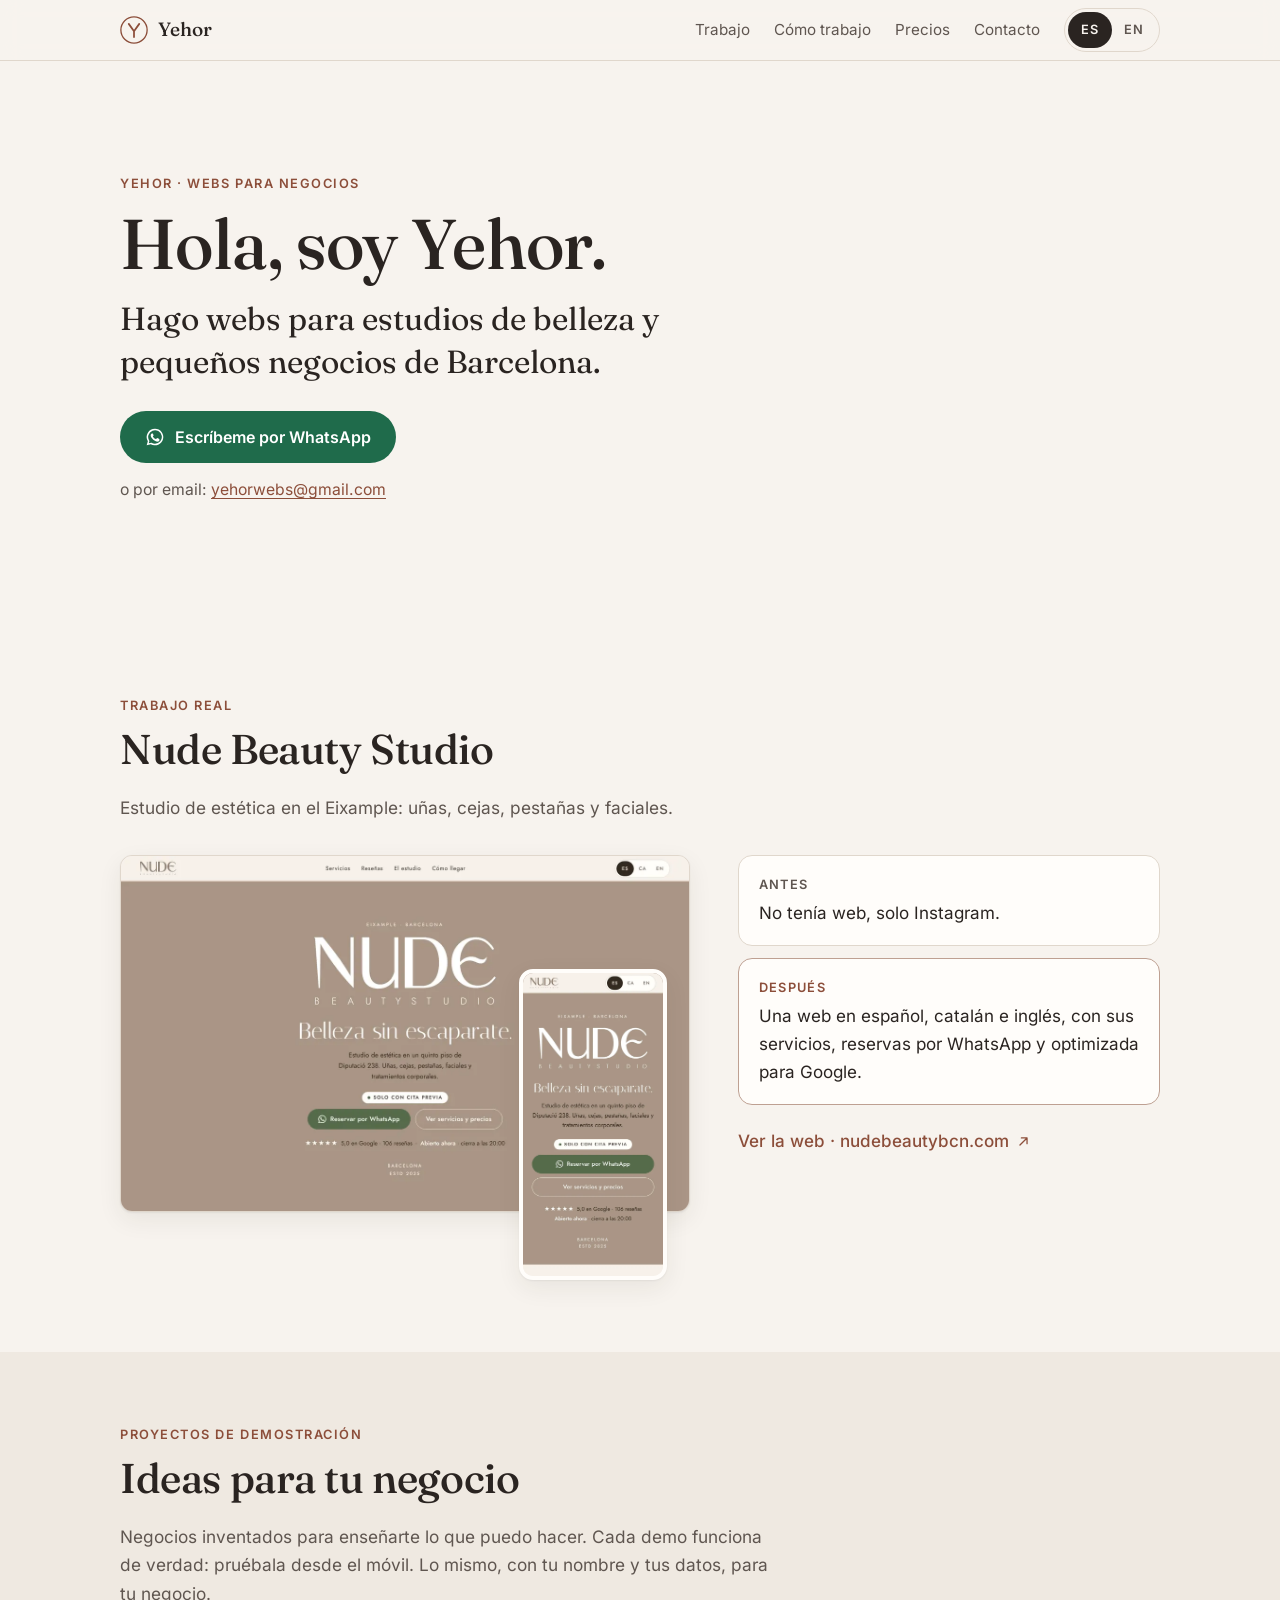
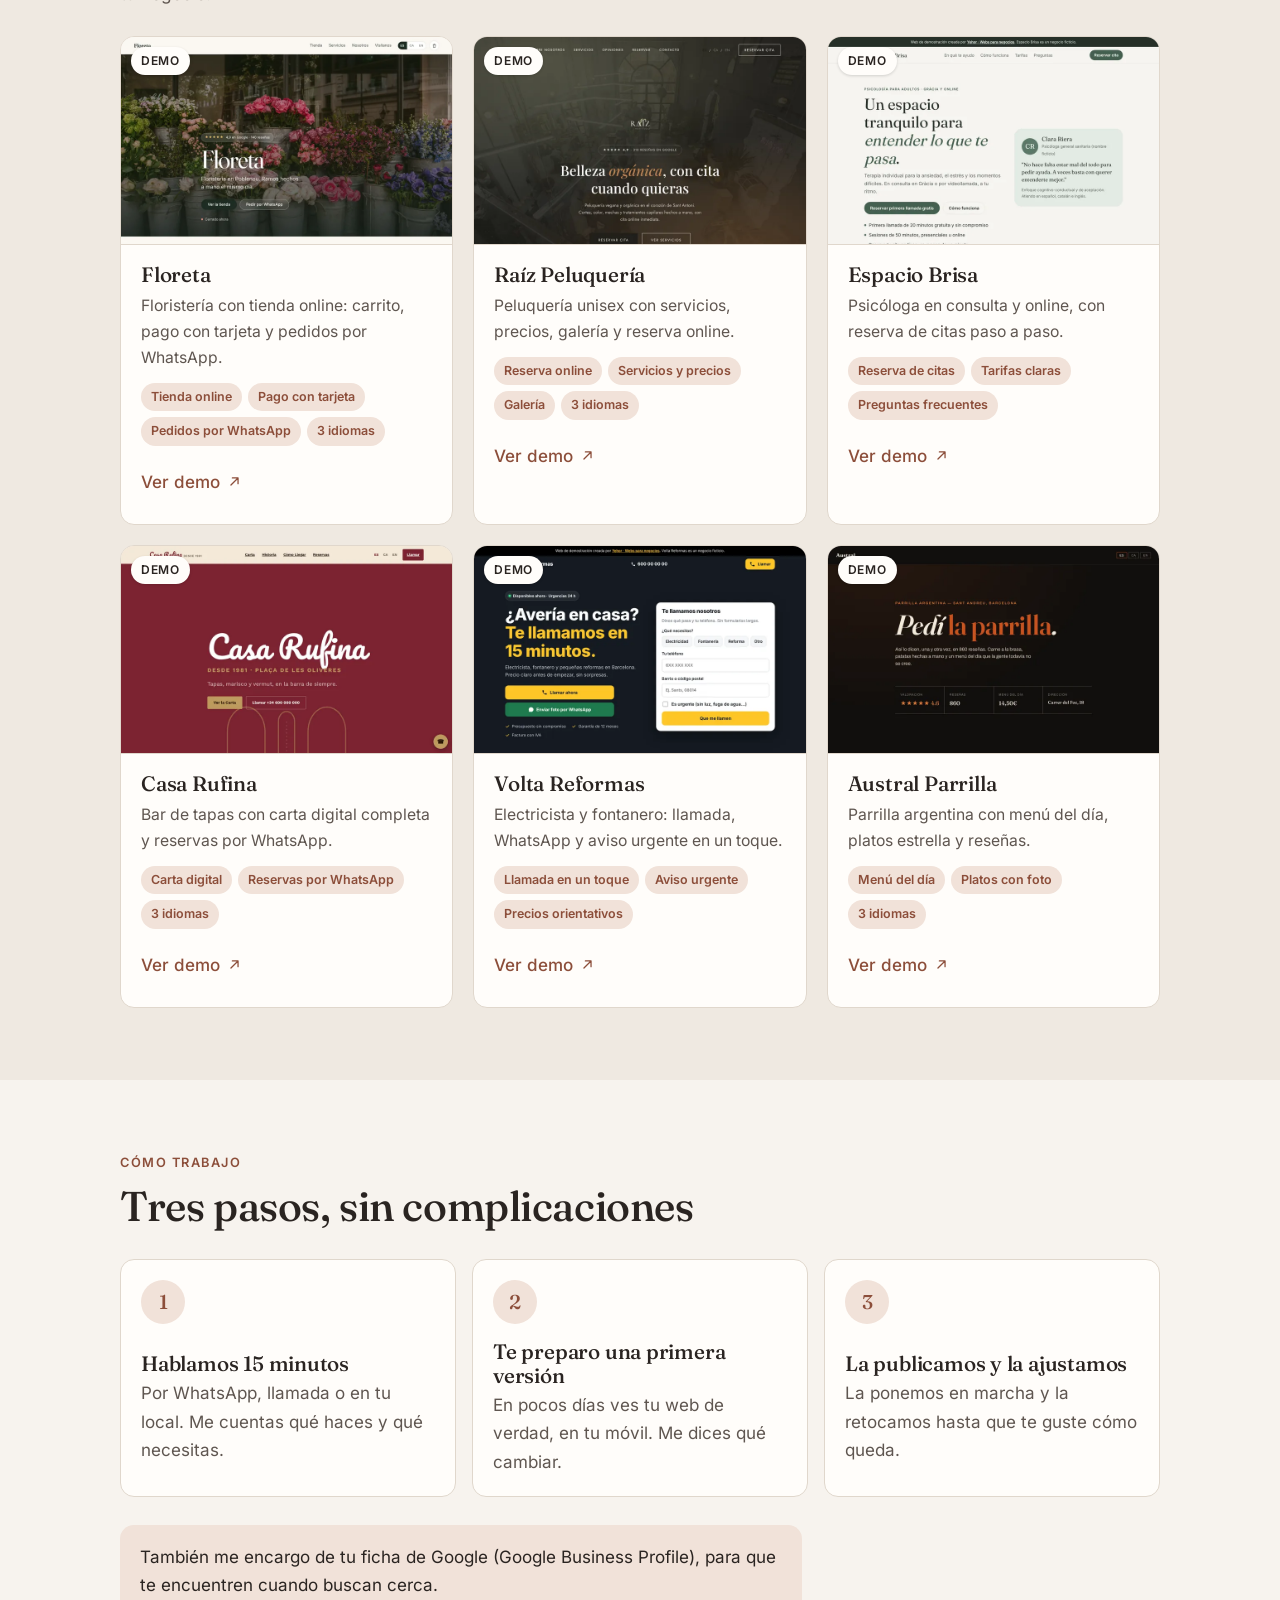
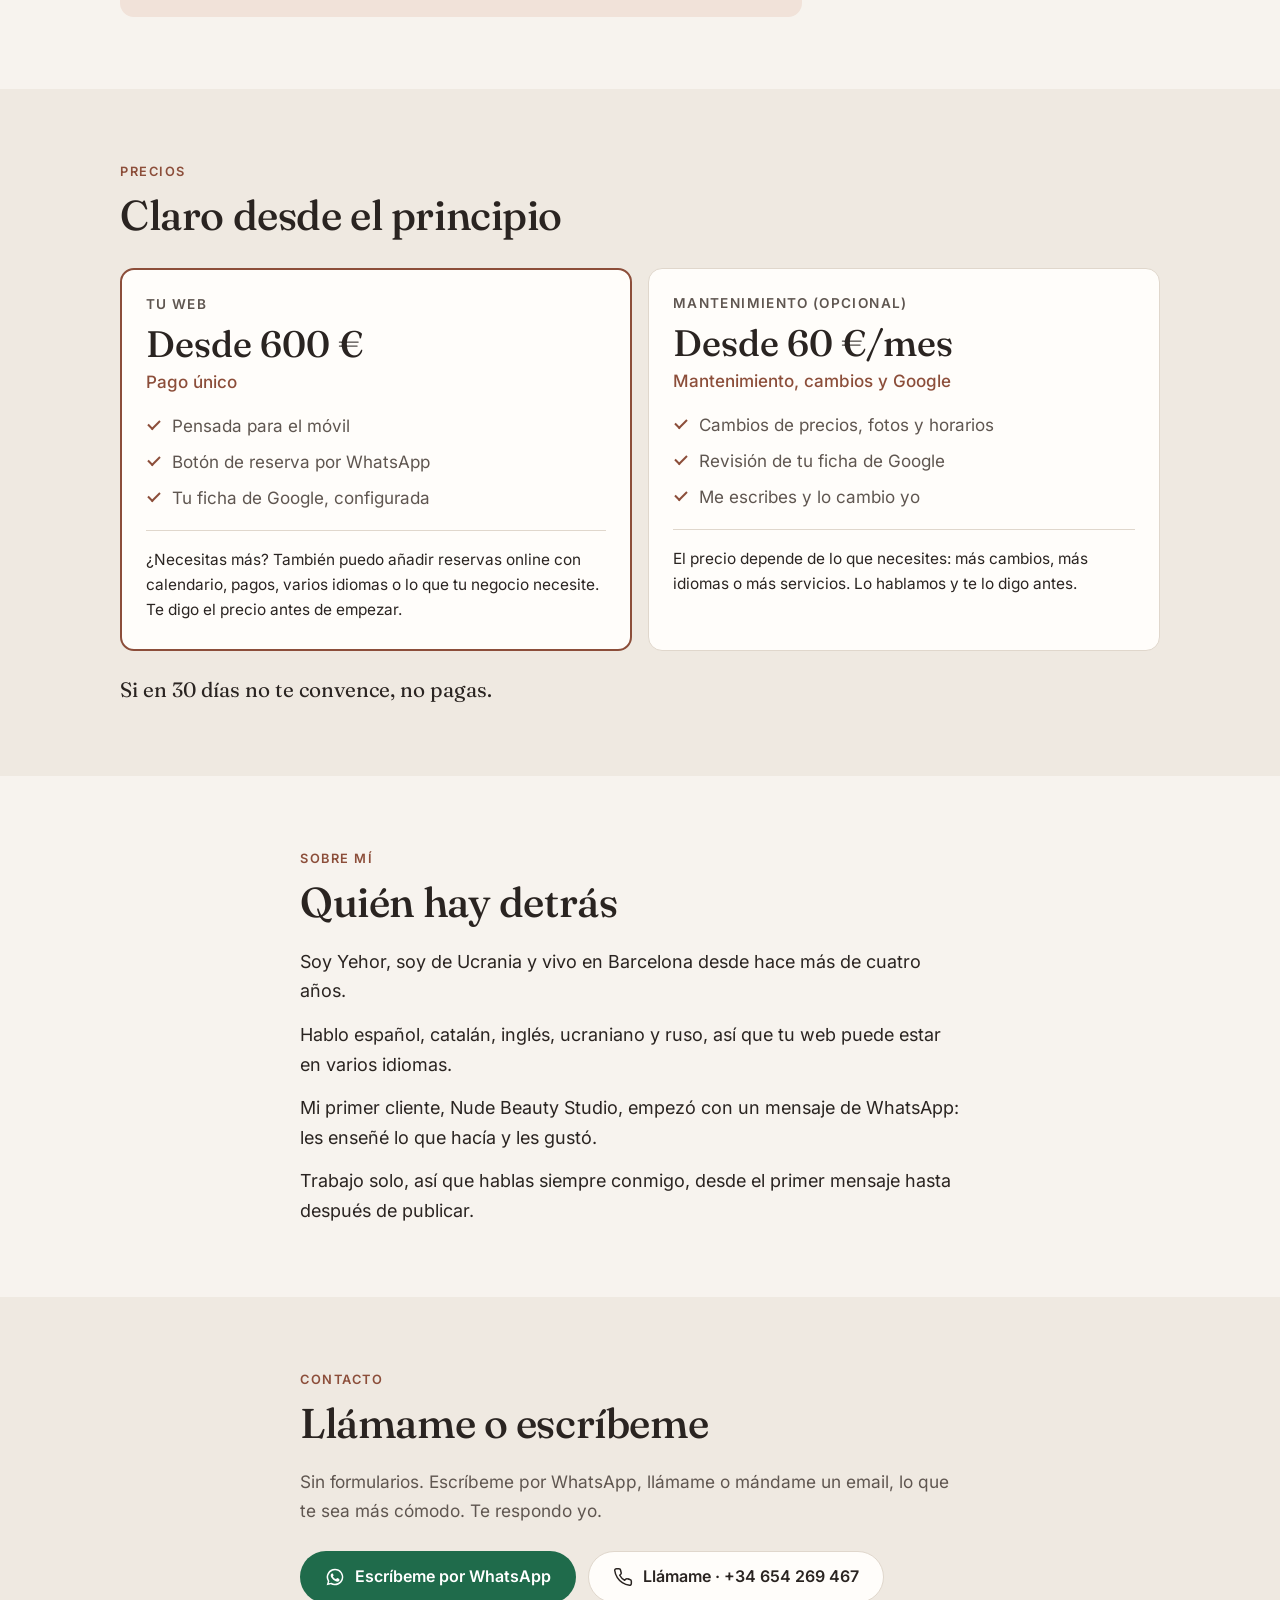
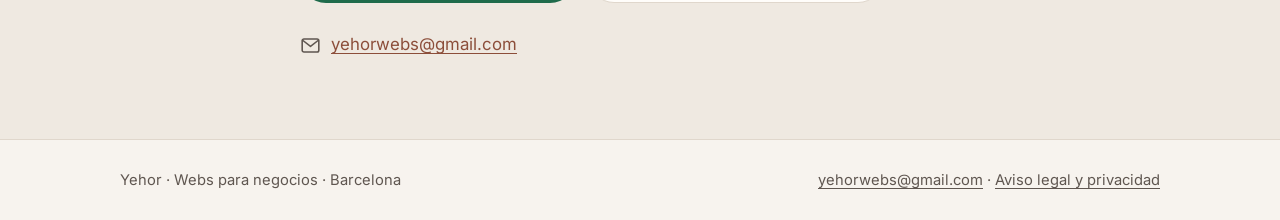
==== index.html @ 6f4d2098 "Prices: website from 600 €, maintenance from 60 €/month Co-Authored-By: Claude Opus 5.5 <noreply@ant" ====
<!doctype html>
<html lang="es">
<head>
  <meta charset="utf-8">
  <meta name="viewport" content="width=device-width, initial-scale=1">
  <title>Yehor · Webs para estudios de belleza y negocios en Barcelona</title>
  <meta name="description" content="Hago webs sencillas para estudios de belleza y pequeños negocios de Barcelona. Reservas por WhatsApp y ficha de Google incluidas. Desde 600 €.">
  <meta name="color-scheme" content="light dark">
  <meta name="theme-color" content="#f7f3ee" media="(prefers-color-scheme: light)">
  <meta name="theme-color" content="#1b1816" media="(prefers-color-scheme: dark)">
  <link rel="canonical" href="https://yehor-webs.vercel.app/">

  <!-- Open Graph (vista previa en WhatsApp / Instagram) -->
  <meta property="og:type" content="website">
  <meta property="og:locale" content="es_ES">
  <meta property="og:locale:alternate" content="en_GB">
  <meta property="og:site_name" content="Yehor · Webs para negocios">
  <meta property="og:title" content="Yehor · Webs para estudios de belleza y negocios en Barcelona">
  <meta property="og:description" content="Webs sencillas con reservas por WhatsApp y ficha de Google. Desde 600 €, pago único.">
  <meta property="og:url" content="https://yehor-webs.vercel.app/">
  <meta property="og:image" content="https://yehor-webs.vercel.app/img/og.jpg">
  <meta property="og:image:width" content="1200">
  <meta property="og:image:height" content="630">
  <meta property="og:image:alt" content="Yehor · Webs para negocios, Barcelona">
  <meta name="twitter:card" content="summary_large_image">

  <link rel="icon" href="/favicon.svg" type="image/svg+xml">
  <link rel="icon" href="/favicon-32.png" sizes="32x32" type="image/png">
  <link rel="apple-touch-icon" href="/apple-touch-icon.png">

  <link rel="preload" href="/fonts/inter-latin.woff2" as="font" type="font/woff2" crossorigin>
  <link rel="preload" href="/fonts/fraunces-latin.woff2" as="font" type="font/woff2" crossorigin>
  <link rel="stylesheet" href="/css/styles.css?v=202610271719">

  <script type="application/ld+json">
  {
    "@context": "https://schema.org",
    "@graph": [
      {
        "@type": "Person",
        "@id": "https://yehor-webs.vercel.app/#yehor",
        "name": "Yehor Vasylenko",
        "alternateName": "Yehor",
        "jobTitle": "Diseñador web freelance",
        "url": "https://yehor-webs.vercel.app/",
        "email": "mailto:yehorwebs@gmail.com",
        "telephone": "+34654269467",
        "address": { "@type": "PostalAddress", "addressLocality": "Barcelona", "addressCountry": "ES" },
        "knowsLanguage": ["es", "ca", "en", "uk", "ru"],
        "worksFor": { "@id": "https://yehor-webs.vercel.app/#service" }
      },
      {
        "@type": "ProfessionalService",
        "@id": "https://yehor-webs.vercel.app/#service",
        "name": "Yehor · Webs para negocios",
        "description": "Diseño de webs para estudios de belleza y pequeños negocios de Barcelona, con reservas por WhatsApp y ficha de Google.",
        "url": "https://yehor-webs.vercel.app/",
        "image": "https://yehor-webs.vercel.app/img/og.jpg",
        "email": "yehorwebs@gmail.com",
        "telephone": "+34654269467",
        "priceRange": "€€",
        "areaServed": { "@type": "City", "name": "Barcelona" },
        "address": { "@type": "PostalAddress", "addressLocality": "Barcelona", "addressCountry": "ES" },
        "founder": { "@id": "https://yehor-webs.vercel.app/#yehor" },
        "makesOffer": [
          { "@type": "Offer", "name": "Diseño de web", "description": "Desde 600 €, pago único", "priceSpecification": { "@type": "PriceSpecification", "minPrice": "600", "priceCurrency": "EUR" } },
          { "@type": "Offer", "name": "Mantenimiento, cambios y Google", "priceSpecification": { "@type": "UnitPriceSpecification", "minPrice": "60", "priceCurrency": "EUR", "unitCode": "MON" } }
        ]
      }
    ]
  }
  </script>
</head>
<body>
  <a class="skip" href="#main" data-t="skip">Saltar al contenido</a>

  <header class="top">
    <div class="wrap top__inner">
      <a class="brand" href="#top" aria-label="Yehor, inicio">
        <svg class="brand__mark" viewBox="0 0 32 32" aria-hidden="true"><use href="#y-mark"/></svg>
        <span>Yehor</span>
      </a>
      <nav class="nav" aria-label="Secciones">
        <a href="#trabajo" data-t="nav.work">Trabajo</a>
        <a href="#como-trabajo" data-t="nav.process">Cómo trabajo</a>
        <a href="#precios" data-t="nav.prices">Precios</a>
        <a href="#contacto" data-t="nav.contact">Contacto</a>
      </nav>
      <div class="lang" role="group" aria-label="Idioma" data-t-label="langLabel">
        <button type="button" data-lang="es" aria-pressed="true">ES</button>
        <button type="button" data-lang="en" aria-pressed="false">EN</button>
      </div>
    </div>
  </header>

  <main id="main" tabindex="-1">
    <!-- El contenido se genera desde js/content.js -->
    <noscript>
      <section class="wrap section">
        <h1>Yehor · Webs para negocios</h1>
        <p>Hago webs para estudios de belleza y pequeños negocios de Barcelona.</p>
        <p><a href="https://wa.me/34654269467">Escríbeme por WhatsApp</a> · <a href="tel:+34654269467">+34 654 269 467</a> · <a href="mailto:yehorwebs@gmail.com">yehorwebs@gmail.com</a></p>
      </section>
    </noscript>
  </main>

  <footer class="foot">
    <div class="wrap foot__inner">
      <p data-t="footer">Yehor · Webs para negocios · Barcelona</p>
      <p><a href="mailto:yehorwebs@gmail.com">yehorwebs@gmail.com</a> · <a href="/aviso-legal/" data-t="legal">Aviso legal y privacidad</a></p>
    </div>
  </footer>

  <a class="sticky-wa" id="sticky-wa" href="https://wa.me/34654269467" hidden>
    <svg viewBox="0 0 24 24" aria-hidden="true"><use href="#i-wa"/></svg>
    <span data-t="sticky">WhatsApp</span>
  </a>

  <!-- Iconos -->
  <svg width="0" height="0" style="position:absolute" aria-hidden="true">
    <symbol id="y-mark" viewBox="0 0 32 32">
      <circle cx="16" cy="16" r="15" fill="none" stroke="currentColor" stroke-width="1.5"/>
      <path d="M10 9l6 8.5L22 9M16 17.5V24" fill="none" stroke="currentColor" stroke-width="2" stroke-linecap="round" stroke-linejoin="round"/>
    </symbol>
    <symbol id="i-wa" viewBox="0 0 24 24">
      <path fill="currentColor" d="M12 2a10 10 0 0 0-8.6 15.1L2 22l5-1.3A10 10 0 1 0 12 2Zm0 18.2a8.2 8.2 0 0 1-4.2-1.2l-.3-.2-3 .8.8-2.9-.2-.3A8.2 8.2 0 1 1 12 20.2Zm4.5-6.1c-.2-.1-1.5-.7-1.7-.8-.2-.1-.4-.1-.6.1l-.8 1c-.1.2-.3.2-.5.1a6.7 6.7 0 0 1-3.3-2.9c-.3-.4.2-.4.7-1.3.1-.2 0-.3 0-.4l-.8-1.8c-.2-.5-.4-.4-.6-.4h-.5a1 1 0 0 0-.7.3 3 3 0 0 0-.9 2.2 5.2 5.2 0 0 0 1.1 2.7 11.8 11.8 0 0 0 4.5 4c1.7.7 2.3.8 3.2.6.5-.1 1.5-.6 1.7-1.2.2-.6.2-1.1.2-1.2-.1-.1-.3-.2-.5-.3Z"/>
    </symbol>
    <symbol id="i-phone" viewBox="0 0 24 24">
      <path fill="none" stroke="currentColor" stroke-width="1.8" stroke-linecap="round" stroke-linejoin="round" d="M22 16.9v3a2 2 0 0 1-2.2 2 19.8 19.8 0 0 1-8.6-3.1 19.5 19.5 0 0 1-6-6A19.8 19.8 0 0 1 2.1 4.2 2 2 0 0 1 4.1 2h3a2 2 0 0 1 2 1.7c.1 1 .4 1.9.7 2.8a2 2 0 0 1-.5 2.1L8 9.9a16 16 0 0 0 6 6l1.3-1.3a2 2 0 0 1 2.1-.4c.9.3 1.8.6 2.8.7a2 2 0 0 1 1.7 2Z"/>
    </symbol>
    <symbol id="i-mail" viewBox="0 0 24 24">
      <g fill="none" stroke="currentColor" stroke-width="1.8" stroke-linecap="round" stroke-linejoin="round"><rect x="2.5" y="4.5" width="19" height="15" rx="2"/><path d="m3 6 9 7 9-7"/></g>
    </symbol>
    <symbol id="i-arrow" viewBox="0 0 24 24">
      <path fill="none" stroke="currentColor" stroke-width="1.8" stroke-linecap="round" stroke-linejoin="round" d="M7 17 17 7M9 7h8v8"/>
    </symbol>
  </svg>

  <script src="/js/content.js?v=202610271719"></script>
  <script src="/js/main.js?v=202610271719"></script>
  <script defer src="/_vercel/insights/script.js"></script>
</body>
</html>
---- css/styles.css ----
/* ── Fuentes (Google Fonts alojadas aquí: más rápido y sin enviar la IP de las visitas a Google) ── */
@font-face { font-family: "Fraunces"; font-style: normal; font-weight: 400 500; font-display: swap; src: url("/fonts/fraunces-latin.woff2") format("woff2"); unicode-range: U+0000-00FF, U+0131, U+0152-0153, U+02BB-02BC, U+02C6, U+02DA, U+02DC, U+0304, U+0308, U+0329, U+2000-206F, U+20AC, U+2122, U+2191, U+2193, U+2212, U+2215, U+FEFF, U+FFFD; }
@font-face { font-family: "Inter"; font-style: normal; font-weight: 400 600; font-display: swap; src: url("/fonts/inter-latin.woff2") format("woff2"); unicode-range: U+0000-00FF, U+0131, U+0152-0153, U+02BB-02BC, U+02C6, U+02DA, U+02DC, U+0304, U+0308, U+0329, U+2000-206F, U+20AC, U+2122, U+2191, U+2193, U+2212, U+2215, U+FEFF, U+FFFD; }

/* ── Colores y tipografía ─────────────────────────────────── */
:root {
  --bg: #f7f3ee;
  --bg-alt: #efe9e1;
  --surface: #fffdfa;
  --text: #2a2421;
  --muted: #5f5650;
  --line: #e0d7cc;
  --accent: #8c4e3a;        /* terracota suave */
  --accent-strong: #733e2d;
  --accent-soft: #f1e2d9;
  --on-accent: #fffaf6;
  --wa: #1f6b4b;            /* verde WhatsApp, oscurecido para contraste */
  --wa-hover: #185a3e;
  --focus: #b0613f;
  --shadow: 0 1px 2px rgb(42 36 33 / .06), 0 8px 24px rgb(42 36 33 / .07);

  --serif: "Fraunces", Georgia, "Times New Roman", serif;
  --sans: "Inter", system-ui, -apple-system, "Segoe UI", Roboto, sans-serif;
  --radius: 14px;
  --gutter: 20px;
  color-scheme: light;
}

@media (prefers-color-scheme: dark) {
  :root {
    --bg: #1b1816;
    --bg-alt: #221e1b;
    --surface: #282320;
    --text: #efe8e1;
    --muted: #b9aea5;
    --line: #3a332e;
    --accent: #e0a68f;
    --accent-strong: #ecbba7;
    --accent-soft: #3a2b25;
    --on-accent: #1b1816;
    --wa: #25795a;
    --wa-hover: #1f6b4b;
    --focus: #e0a68f;
    --shadow: 0 1px 2px rgb(0 0 0 / .3), 0 8px 24px rgb(0 0 0 / .25);
    color-scheme: dark;
  }
}

/* ── Base ─────────────────────────────────────────────────── */
*, *::before, *::after { box-sizing: border-box; }
html { -webkit-text-size-adjust: 100%; scroll-behavior: smooth; scroll-padding-top: 72px; }
@media (prefers-reduced-motion: reduce) { html { scroll-behavior: auto; } *, *::before, *::after { transition: none !important; } }
body {
  margin: 0;
  background: var(--bg);
  color: var(--text);
  font: 400 1.0625rem/1.65 var(--sans);
  text-rendering: optimizeLegibility;
  -webkit-font-smoothing: antialiased;
}
img { max-width: 100%; height: auto; display: block; }
a { color: var(--accent); text-underline-offset: .2em; text-decoration-thickness: 1px; }
a:hover { color: var(--accent-strong); }
h1, h2, h3 { font-family: var(--serif); font-weight: 500; line-height: 1.15; margin: 0; letter-spacing: -.01em; }
p { margin: 0; }
ul, ol { margin: 0; padding: 0; }
[role="list"] { list-style: none; }
:focus-visible { outline: 2px solid var(--focus); outline-offset: 3px; border-radius: 6px; }
#main:focus { outline: none; }

.sr-only { position: absolute; width: 1px; height: 1px; padding: 0; margin: -1px; overflow: hidden; clip: rect(0 0 0 0); white-space: nowrap; border: 0; }
.nowrap { white-space: nowrap; }
.skip { position: absolute; left: 12px; top: -60px; z-index: 100; background: var(--text); color: var(--bg); padding: 10px 16px; border-radius: 8px; }
.skip:focus { top: 12px; color: var(--bg); }

.wrap { width: 100%; max-width: 1080px; margin: 0 auto; padding: 0 var(--gutter); }
.wrap--narrow { max-width: 720px; }
.icon { display: inline-flex; width: 1.25em; height: 1.25em; flex: none; }
.icon svg { width: 100%; height: 100%; }

/* ── Cabecera ─────────────────────────────────────────────── */
.top {
  position: sticky; top: 0; z-index: 20;
  background: color-mix(in srgb, var(--bg) 88%, transparent);
  -webkit-backdrop-filter: blur(10px); backdrop-filter: blur(10px);
  border-bottom: 1px solid var(--line);
}
.top__inner { display: flex; align-items: center; gap: 16px; height: 60px; }
.brand { display: inline-flex; align-items: center; gap: 10px; color: var(--text); text-decoration: none; font-family: var(--serif); font-size: 1.2rem; font-weight: 500; }
.brand:hover { color: var(--text); }
.brand__mark { width: 28px; height: 28px; color: var(--accent); }
.nav { display: none; margin-left: auto; gap: 24px; }
.nav a { color: var(--muted); text-decoration: none; font-size: .95rem; }
.nav a:hover { color: var(--text); }
.lang { margin-left: auto; display: inline-flex; border: 1px solid var(--line); border-radius: 999px; padding: 3px; }
.lang button {
  font: 600 .8rem/1 var(--sans); letter-spacing: .04em; color: var(--muted);
  background: none; border: 0; border-radius: 999px; min-width: 44px; min-height: 36px; cursor: pointer;
}
.lang button[aria-pressed="true"] { background: var(--text); color: var(--bg); }
@media (min-width: 760px) {
  .nav { display: flex; }
  .lang { margin-left: 8px; }
}

/* ── Botones y enlaces ────────────────────────────────────── */
.btn {
  display: inline-flex; align-items: center; justify-content: center; gap: 10px;
  min-height: 52px; padding: 14px 24px; border-radius: 999px;
  font: 600 1rem/1.2 var(--sans); text-decoration: none; text-align: center;
  border: 1px solid transparent; transition: background-color .2s, color .2s, border-color .2s;
}
.btn--wa { background: var(--wa); color: #fff; }
.btn--wa:hover { background: var(--wa-hover); color: #fff; }
.btn--ghost { border-color: var(--line); color: var(--text); background: var(--surface); }
.btn--ghost:hover { border-color: var(--accent); color: var(--text); }
.link-arrow { display: inline-flex; align-items: center; gap: 6px; font-weight: 500; text-decoration: none; }
.link-arrow:hover { text-decoration: underline; }
.link-arrow .icon { width: 1em; height: 1em; }

/* ── Secciones ────────────────────────────────────────────── */
.section { padding: 72px 0; }
.section--alt { background: var(--bg-alt); }
.head { margin-bottom: 20px; }
.eyebrow { font-size: .8rem; font-weight: 600; letter-spacing: .12em; text-transform: uppercase; color: var(--accent); margin-bottom: 10px; }
h2 { font-size: clamp(1.9rem, 6vw, 2.6rem); }
h3 { font-size: 1.3rem; }
.lead { color: var(--muted); max-width: 60ch; font-size: 1.075rem; }
.note { margin-top: 28px; padding: 18px 20px; border-radius: var(--radius); background: var(--accent-soft); max-width: 62ch; }

/* ── Hero ─────────────────────────────────────────────────── */
.hero { display: grid; gap: 28px; padding-top: 36px; padding-bottom: 64px; }
.hero__photo {
  position: relative; width: min(240px, 62vw); aspect-ratio: 4 / 5; border-radius: 22px; overflow: hidden;
  background: var(--accent-soft); display: grid; place-items: center;
}
.hero__photo img { position: absolute; inset: 0; width: 100%; height: 100%; object-fit: cover; }
.hero h1 { font-size: clamp(2.4rem, 10vw, 3.8rem); }
.hero__line { font-family: var(--serif); font-size: clamp(1.3rem, 5vw, 1.75rem); line-height: 1.35; margin-top: 12px; max-width: 26ch; }
.hero__actions { margin-top: 28px; display: grid; gap: 14px; justify-items: start; }
.hero__actions .btn { width: 100%; max-width: 360px; }
.hero__email { color: var(--muted); font-size: .98rem; overflow-wrap: anywhere; }
@media (min-width: 760px) {
  .hero { grid-template-columns: 1fr 340px; align-items: center; gap: 56px; padding-top: 72px; padding-bottom: 96px; }
  .hero__photo { order: 2; width: 100%; }
  .hero__actions .btn { width: auto; }
  .hero--text { grid-template-columns: 1fr; padding-top: 112px; padding-bottom: 120px; }
  .hero--text h1 { font-size: 4.4rem; }
  .hero--text .hero__line { font-size: 2rem; max-width: 32ch; }
}

/* ── Caso real ────────────────────────────────────────────── */
.case { margin-top: 32px; display: grid; gap: 32px; }
.case__shots { position: relative; padding-bottom: 12%; }
.shot { border-radius: 12px; box-shadow: var(--shadow); border: 1px solid var(--line); background: var(--surface); }
.shot--desktop { width: 100%; }
.shot--mobile { position: absolute; right: 4%; bottom: 0; width: 26%; border-radius: 14px; border-width: 4px; border-color: var(--surface); }
.ba { display: grid; gap: 12px; margin: 0 0 22px; }
.ba__item { padding: 18px 20px; border-radius: var(--radius); background: var(--surface); border: 1px solid var(--line); }
.ba__item dt { font-size: .8rem; font-weight: 600; letter-spacing: .1em; text-transform: uppercase; color: var(--muted); margin-bottom: 4px; }
.ba__item dd { margin: 0; }
.ba__item--after { border-color: color-mix(in srgb, var(--accent) 40%, var(--line)); }
.ba__item--after dt { color: var(--accent); }
.review { margin: 28px 0 0; padding: 22px; border-left: 3px solid var(--accent); background: var(--surface); border-radius: 0 var(--radius) var(--radius) 0; }
.review__label { font-size: .8rem; font-weight: 600; letter-spacing: .1em; text-transform: uppercase; color: var(--muted); margin-bottom: 8px; }
.review blockquote { margin: 0; font-family: var(--serif); font-size: 1.2rem; line-height: 1.5; }
.review figcaption { margin-top: 10px; color: var(--muted); font-size: .95rem; }
.results { margin-top: 28px; }
.results__title { font-size: 1.1rem; margin-bottom: 12px; }
.results dl { display: grid; grid-template-columns: repeat(auto-fit, minmax(140px, 1fr)); gap: 12px; margin: 0; }
.results dl > div { padding: 16px; border-radius: var(--radius); background: var(--surface); border: 1px solid var(--line); display: flex; flex-direction: column-reverse; }
.results dd { margin: 0; font-family: var(--serif); font-size: 1.8rem; color: var(--accent); }
.results dt { color: var(--muted); font-size: .92rem; }
@media (min-width: 900px) {
  .case { grid-template-columns: 1.35fr 1fr; align-items: start; gap: 48px; }
}

/* ── Demos ────────────────────────────────────────────────── */
.grid { margin-top: 28px; display: grid; gap: 20px; grid-template-columns: repeat(auto-fill, minmax(min(100%, 290px), 1fr)); }
.card { background: var(--surface); border: 1px solid var(--line); border-radius: var(--radius); overflow: hidden; display: flex; flex-direction: column; }
.card__img { position: relative; aspect-ratio: 8 / 5; background: var(--bg-alt); border-bottom: 1px solid var(--line); }
.card__img img { width: 100%; height: 100%; object-fit: cover; object-position: top; }
.badge {
  position: absolute; top: 10px; left: 10px; padding: 4px 10px; border-radius: 999px;
  background: var(--surface); color: var(--text); font-size: .75rem; font-weight: 600; letter-spacing: .06em; text-transform: uppercase;
  box-shadow: 0 1px 3px rgb(0 0 0 / .15);
}
.card__body { padding: 18px 20px 20px; display: grid; gap: 6px; flex: 1; align-content: start; }
.card__body p { color: var(--muted); font-size: .98rem; }
.card__body .link-arrow { margin-top: 8px; min-height: 44px; }
.tags { display: flex; flex-wrap: wrap; gap: 6px; margin: 6px 0 0; padding: 0; list-style: none; }
.tags li { font-size: .78rem; font-weight: 600; color: var(--accent); background: var(--accent-soft); padding: 4px 10px; border-radius: 999px; }

/* ── Pasos ────────────────────────────────────────────────── */
.steps { margin-top: 28px; display: grid; gap: 16px; }
.step { display: grid; grid-template-columns: 44px 1fr; gap: 16px; align-items: start; padding: 20px; border-radius: var(--radius); background: var(--surface); border: 1px solid var(--line); }
.step__n { width: 44px; height: 44px; border-radius: 50%; display: grid; place-items: center; background: var(--accent-soft); color: var(--accent); font: 500 1.25rem/1 var(--serif); }
.step h3 { margin-bottom: 4px; }
.step p { color: var(--muted); }
@media (min-width: 900px) {
  .steps { grid-template-columns: repeat(3, 1fr); }
  .step { grid-template-columns: 1fr; }
}

/* ── Precios ──────────────────────────────────────────────── */
.plans { margin-top: 28px; display: grid; gap: 16px; }
.plan { padding: 26px 24px; border-radius: var(--radius); background: var(--surface); border: 1px solid var(--line); }
.plan--main { border-color: var(--accent); border-width: 2px; }
.plan__label { font: 600 .85rem/1.3 var(--sans); letter-spacing: .1em; text-transform: uppercase; color: var(--muted); }
.plan__price { font: 500 2.3rem/1.15 var(--serif); margin-top: 10px; }
.plan__note { color: var(--accent); font-weight: 500; margin-top: 2px; }
.plan ul { margin-top: 16px; display: grid; gap: 8px; list-style: none; }
.plan li { padding-left: 26px; position: relative; color: var(--muted); }
.plan li::before { content: ""; position: absolute; left: 2px; top: .5em; width: 12px; height: 7px; border-left: 2px solid var(--accent); border-bottom: 2px solid var(--accent); transform: rotate(-45deg); }
.plan__extra { margin-top: 18px; padding-top: 16px; border-top: 1px solid var(--line); font-size: .96rem; }
.guarantee { margin-top: 24px; font-family: var(--serif); font-size: 1.3rem; line-height: 1.4; }
@media (min-width: 760px) { .plans { grid-template-columns: 1fr 1fr; } }

/* ── Sobre mí ─────────────────────────────────────────────── */
.about__p { font-size: 1.12rem; margin-top: 14px; max-width: 60ch; }

/* ── Contacto ─────────────────────────────────────────────── */
.contact { background: var(--bg-alt); }
.contact__actions { margin-top: 26px; display: grid; gap: 12px; }
.contact__email { margin-top: 20px; display: flex; align-items: center; gap: 10px; color: var(--muted); font-size: 1.05rem; overflow-wrap: anywhere; }
.contact__email a { min-height: 44px; display: inline-flex; align-items: center; }
@media (min-width: 560px) { .contact__actions { grid-template-columns: auto auto; justify-content: start; } }

/* ── Pie ──────────────────────────────────────────────────── */
.foot { border-top: 1px solid var(--line); padding: 28px 0 96px; color: var(--muted); font-size: .92rem; }
.foot__inner { display: flex; flex-wrap: wrap; justify-content: space-between; gap: 8px 24px; }
.foot a { color: var(--muted); }
@media (min-width: 760px) { .foot { padding-bottom: 28px; } }

/* ── WhatsApp flotante (móvil) ────────────────────────────── */
.sticky-wa {
  position: fixed; right: 16px; bottom: max(16px, env(safe-area-inset-bottom)); z-index: 30;
  display: inline-flex; align-items: center; gap: 8px; min-height: 52px; padding: 0 20px;
  border-radius: 999px; background: var(--wa); color: #fff; text-decoration: none; font-weight: 600;
  box-shadow: 0 6px 20px rgb(0 0 0 / .2);
  opacity: 0; transform: translateY(16px); pointer-events: none; transition: opacity .25s, transform .25s;
}
.sticky-wa svg { width: 22px; height: 22px; }
.sticky-wa:hover { color: #fff; background: var(--wa-hover); }
.sticky-wa.is-on { opacity: 1; transform: none; pointer-events: auto; }
@media (min-width: 760px) { .sticky-wa { display: none; } }
.sticky-wa[hidden] { display: none; }

/* ── Página legal ─────────────────────────────────────────── */
.legal { padding: 48px 0 72px; }
.legal h1 { font-size: clamp(2rem, 7vw, 2.6rem); margin-bottom: 8px; }
.legal h2 { font-size: 1.4rem; margin: 36px 0 10px; }
.legal p, .legal li { margin-top: 10px; max-width: 68ch; }
.legal ul { padding-left: 1.2em; }
.legal dl { margin: 16px 0 0; display: grid; gap: 10px; }
.legal dl > div { display: grid; gap: 2px; }
.legal dt { font-size: .8rem; font-weight: 600; letter-spacing: .08em; text-transform: uppercase; color: var(--muted); }
.legal dd { margin: 0; }
.legal .updated { color: var(--muted); }
.back { display: inline-flex; align-items: center; min-height: 44px; margin-left: auto; }
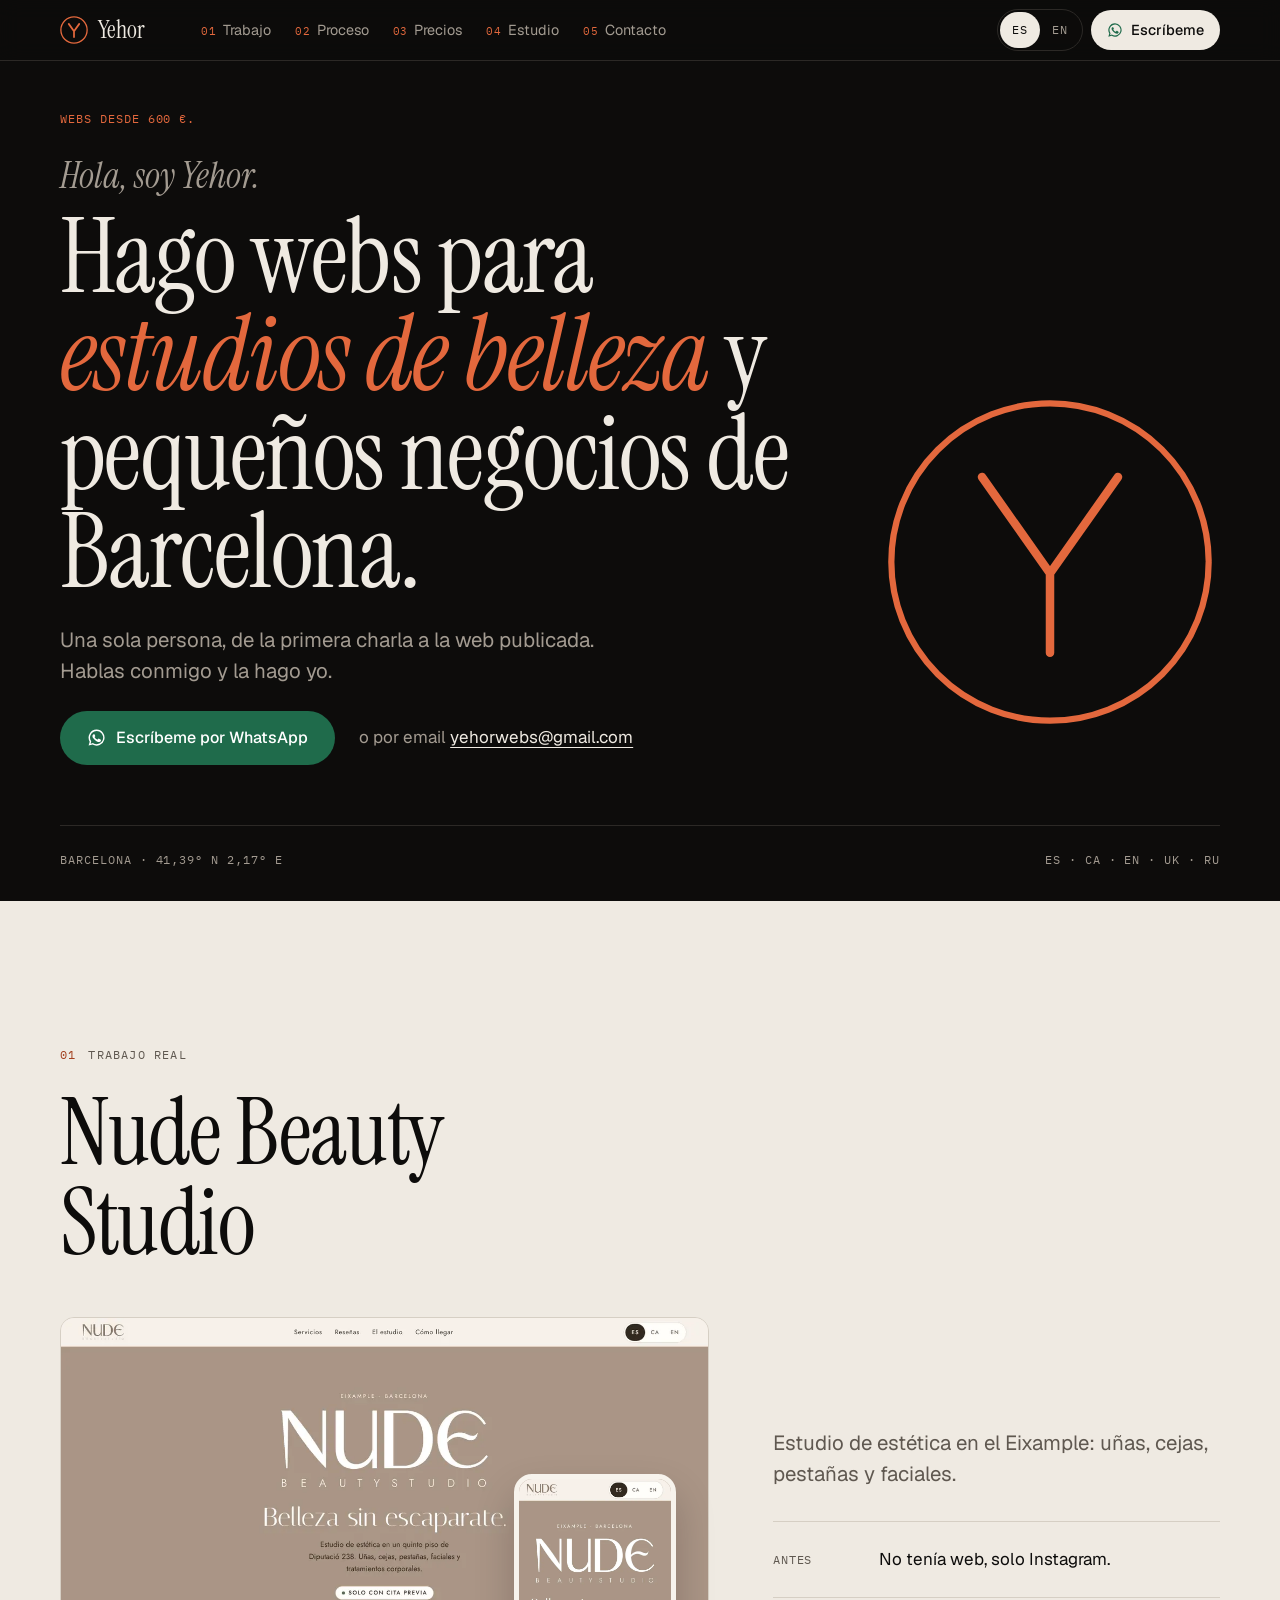
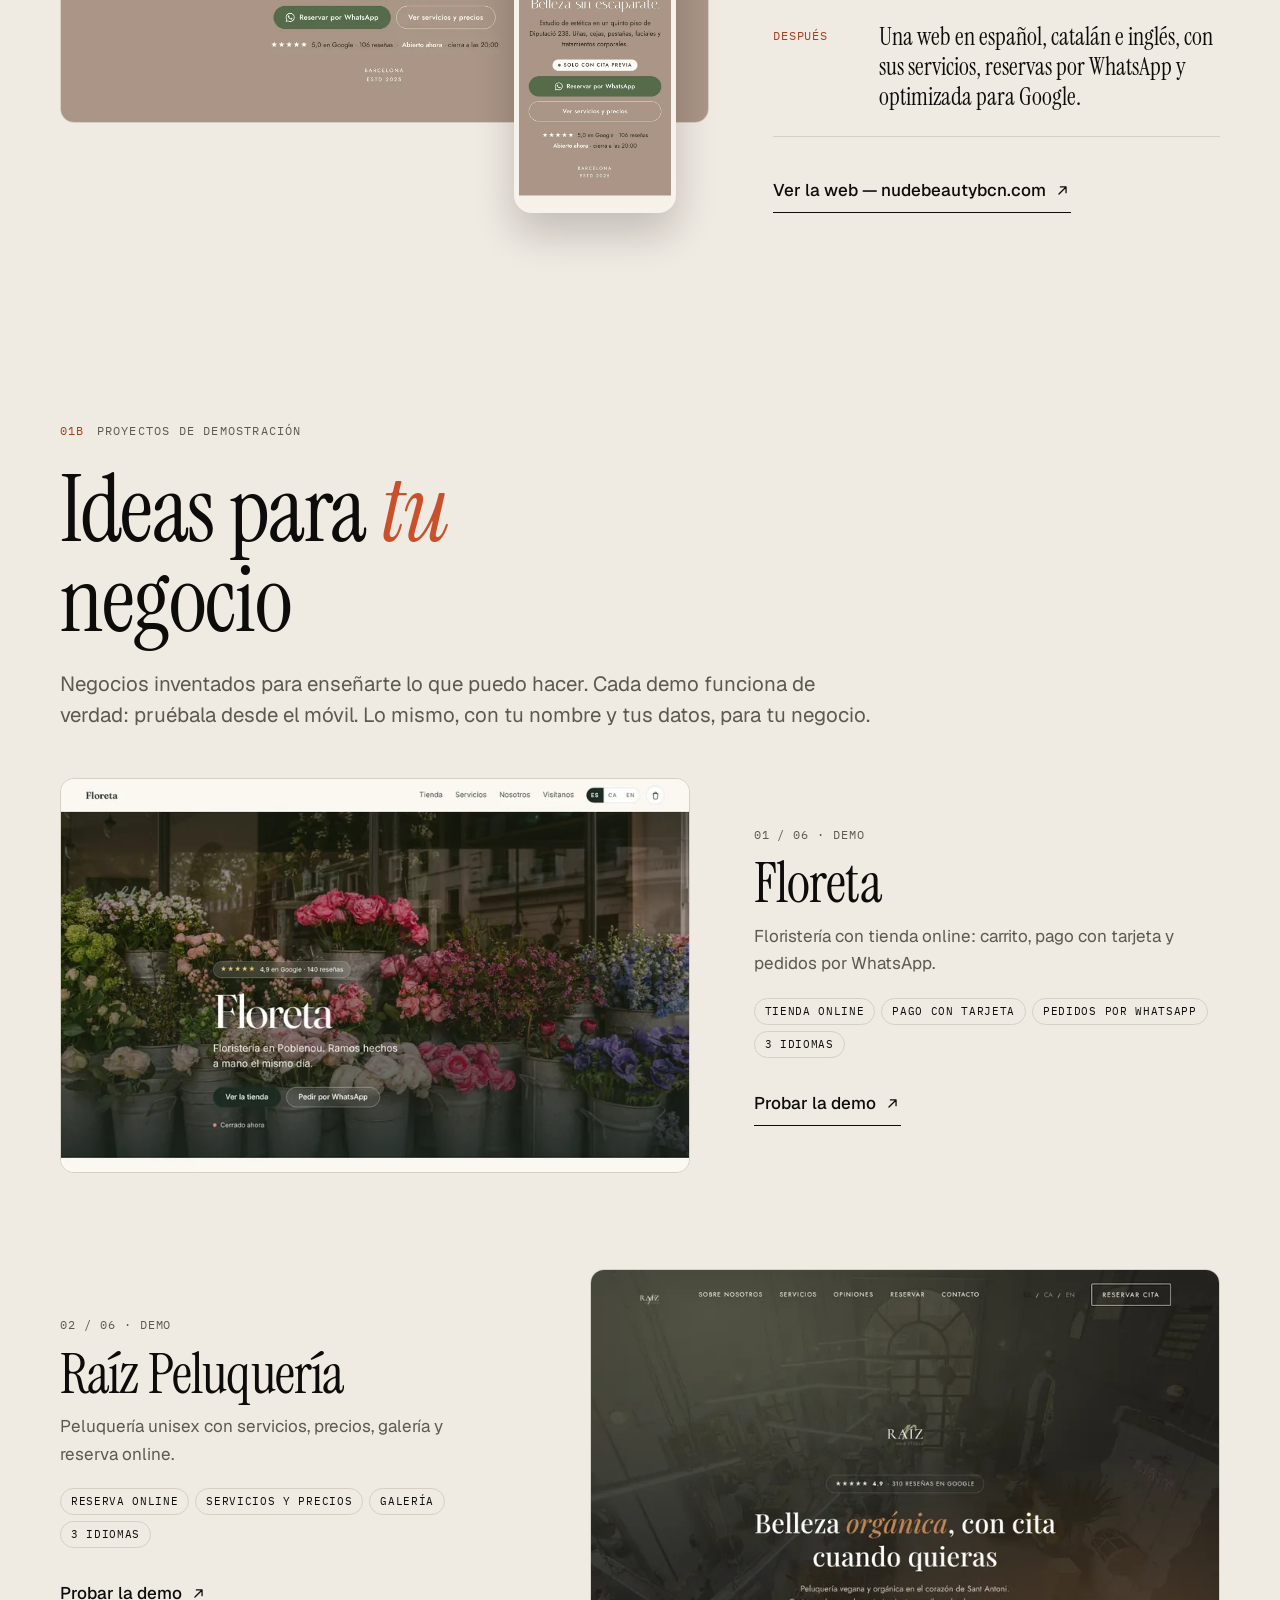
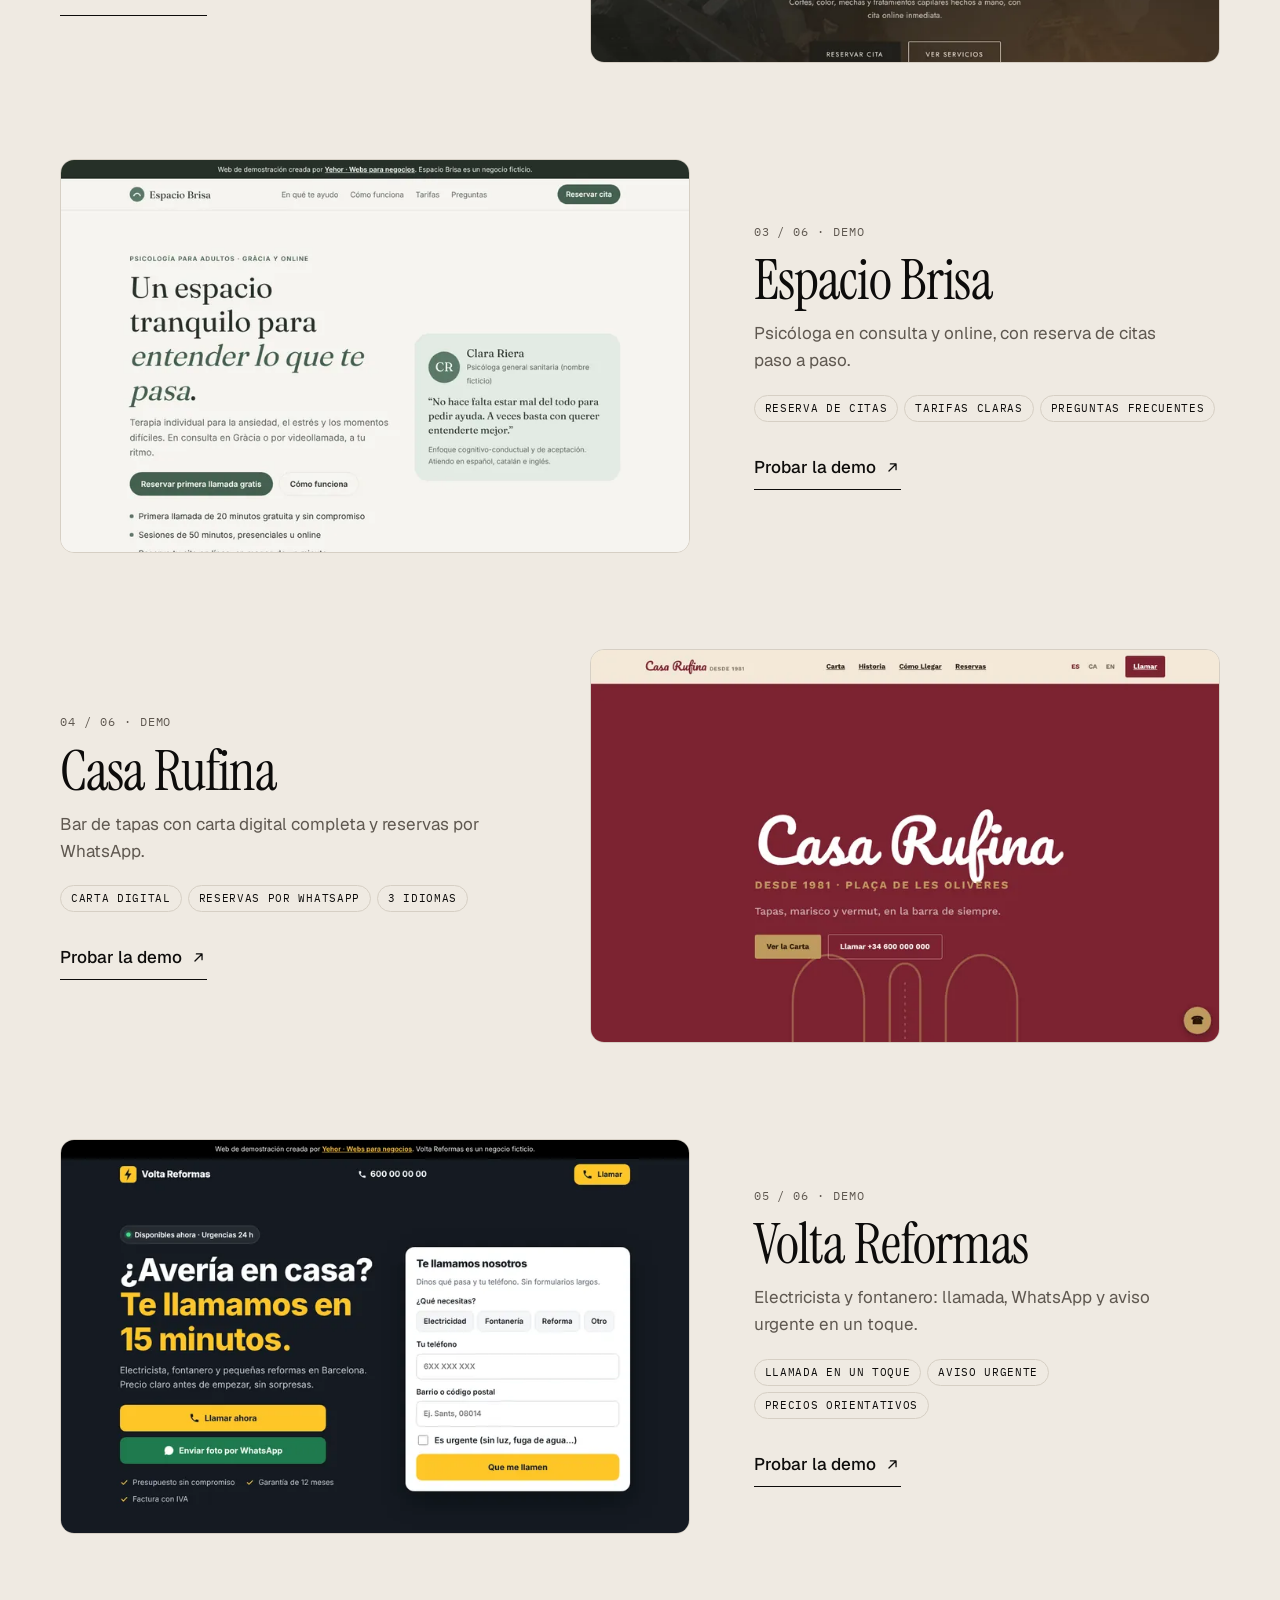
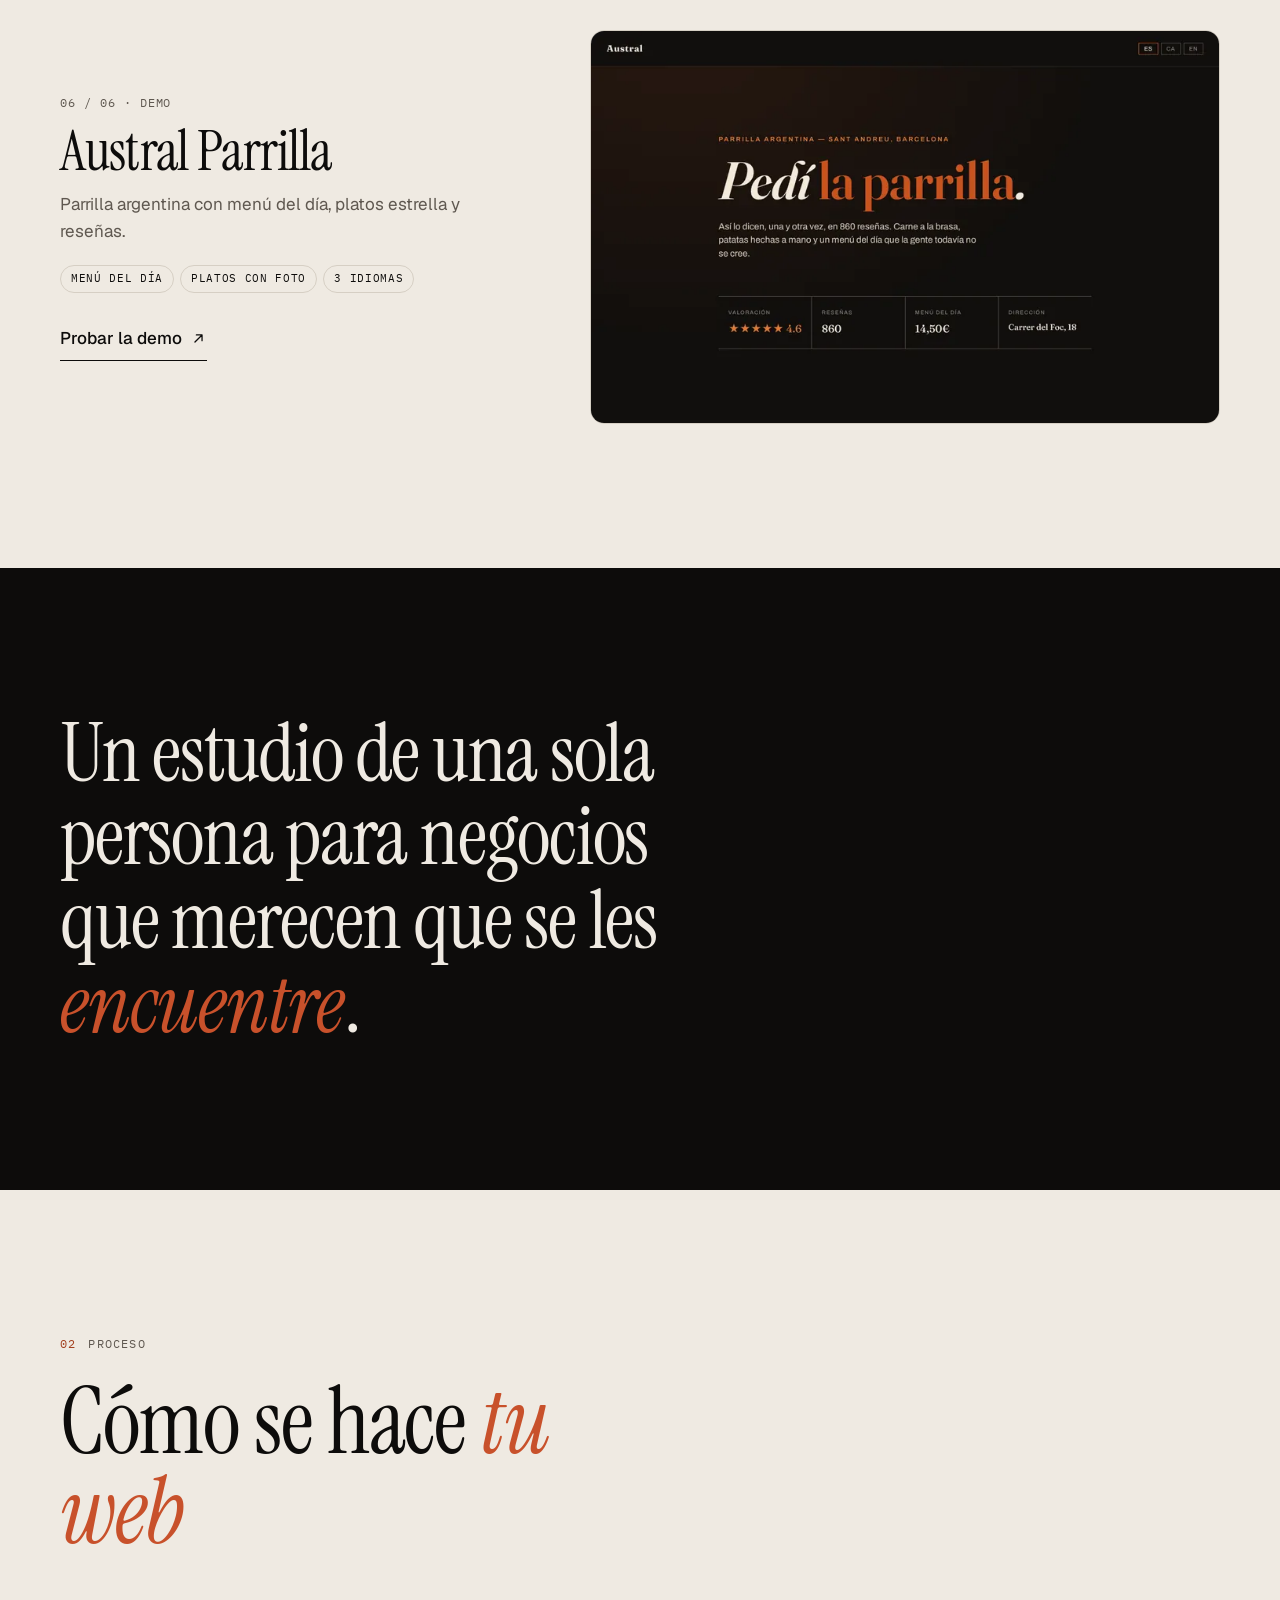
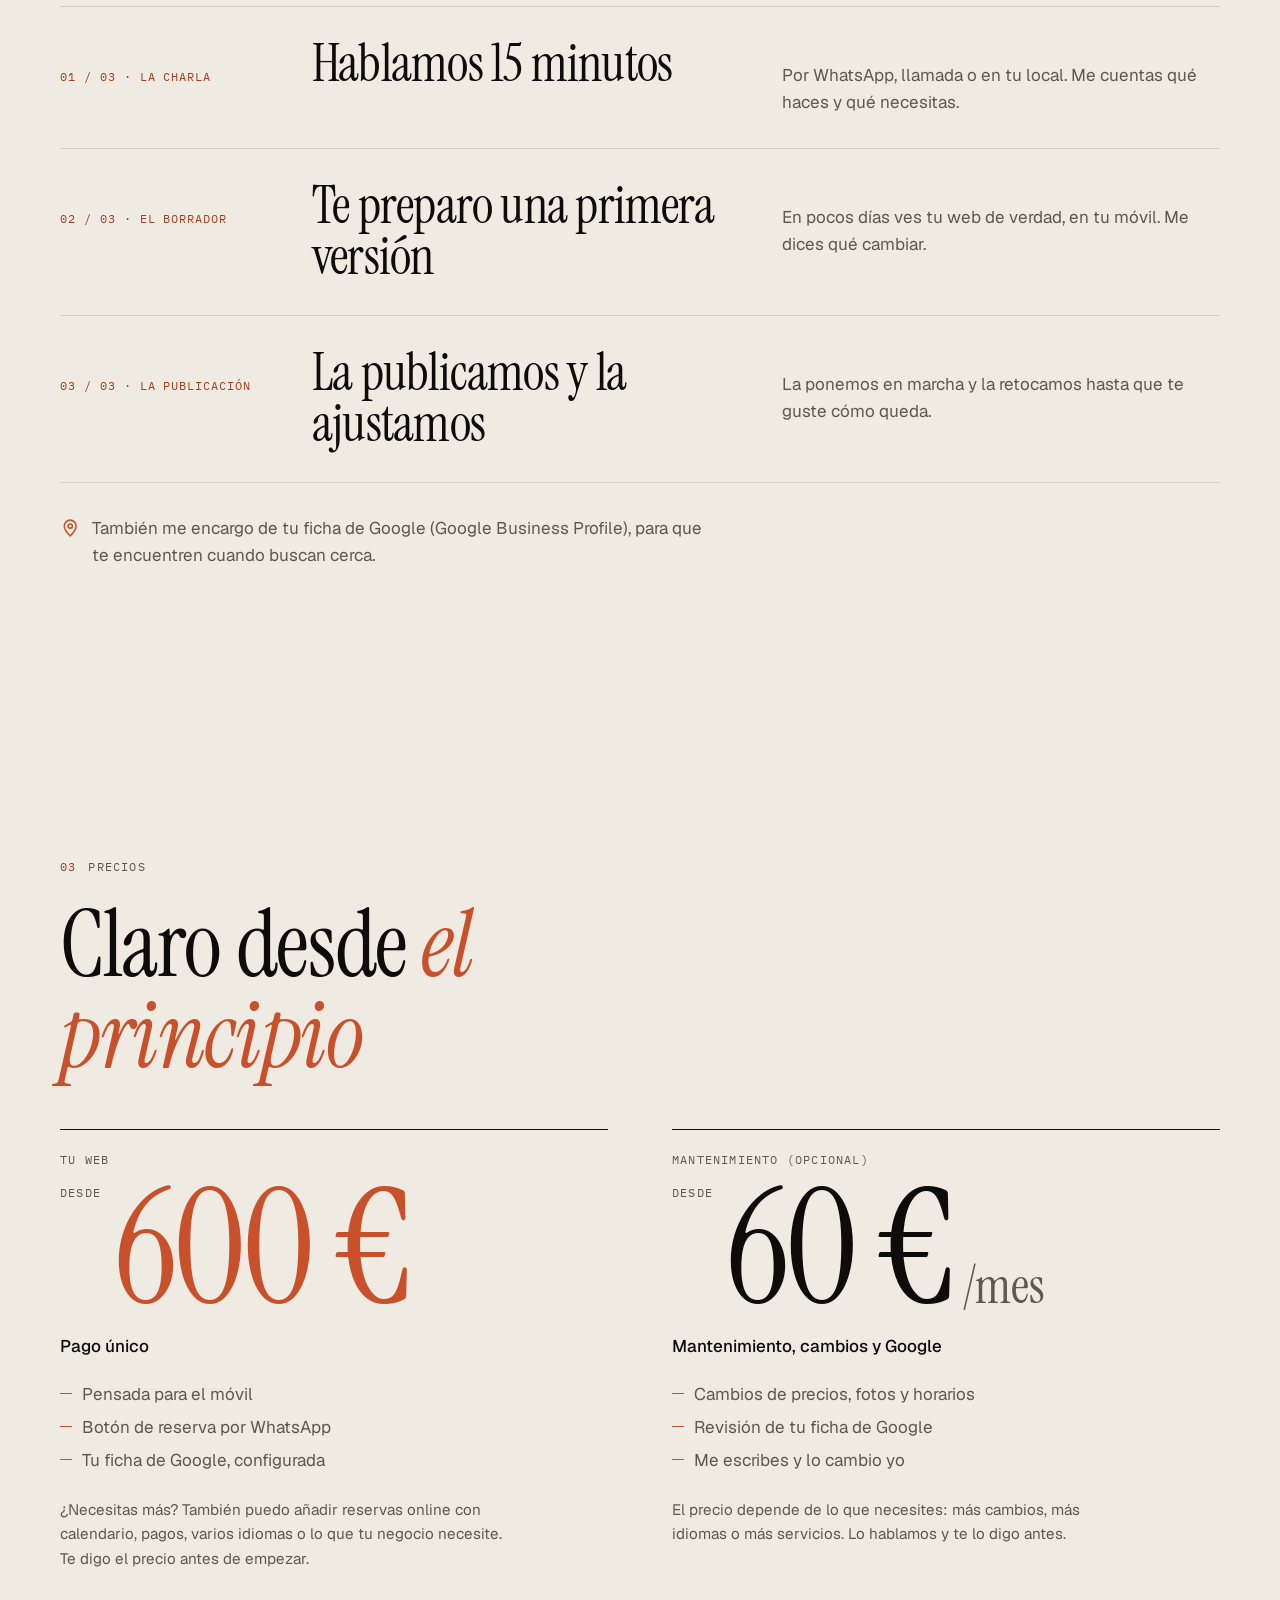
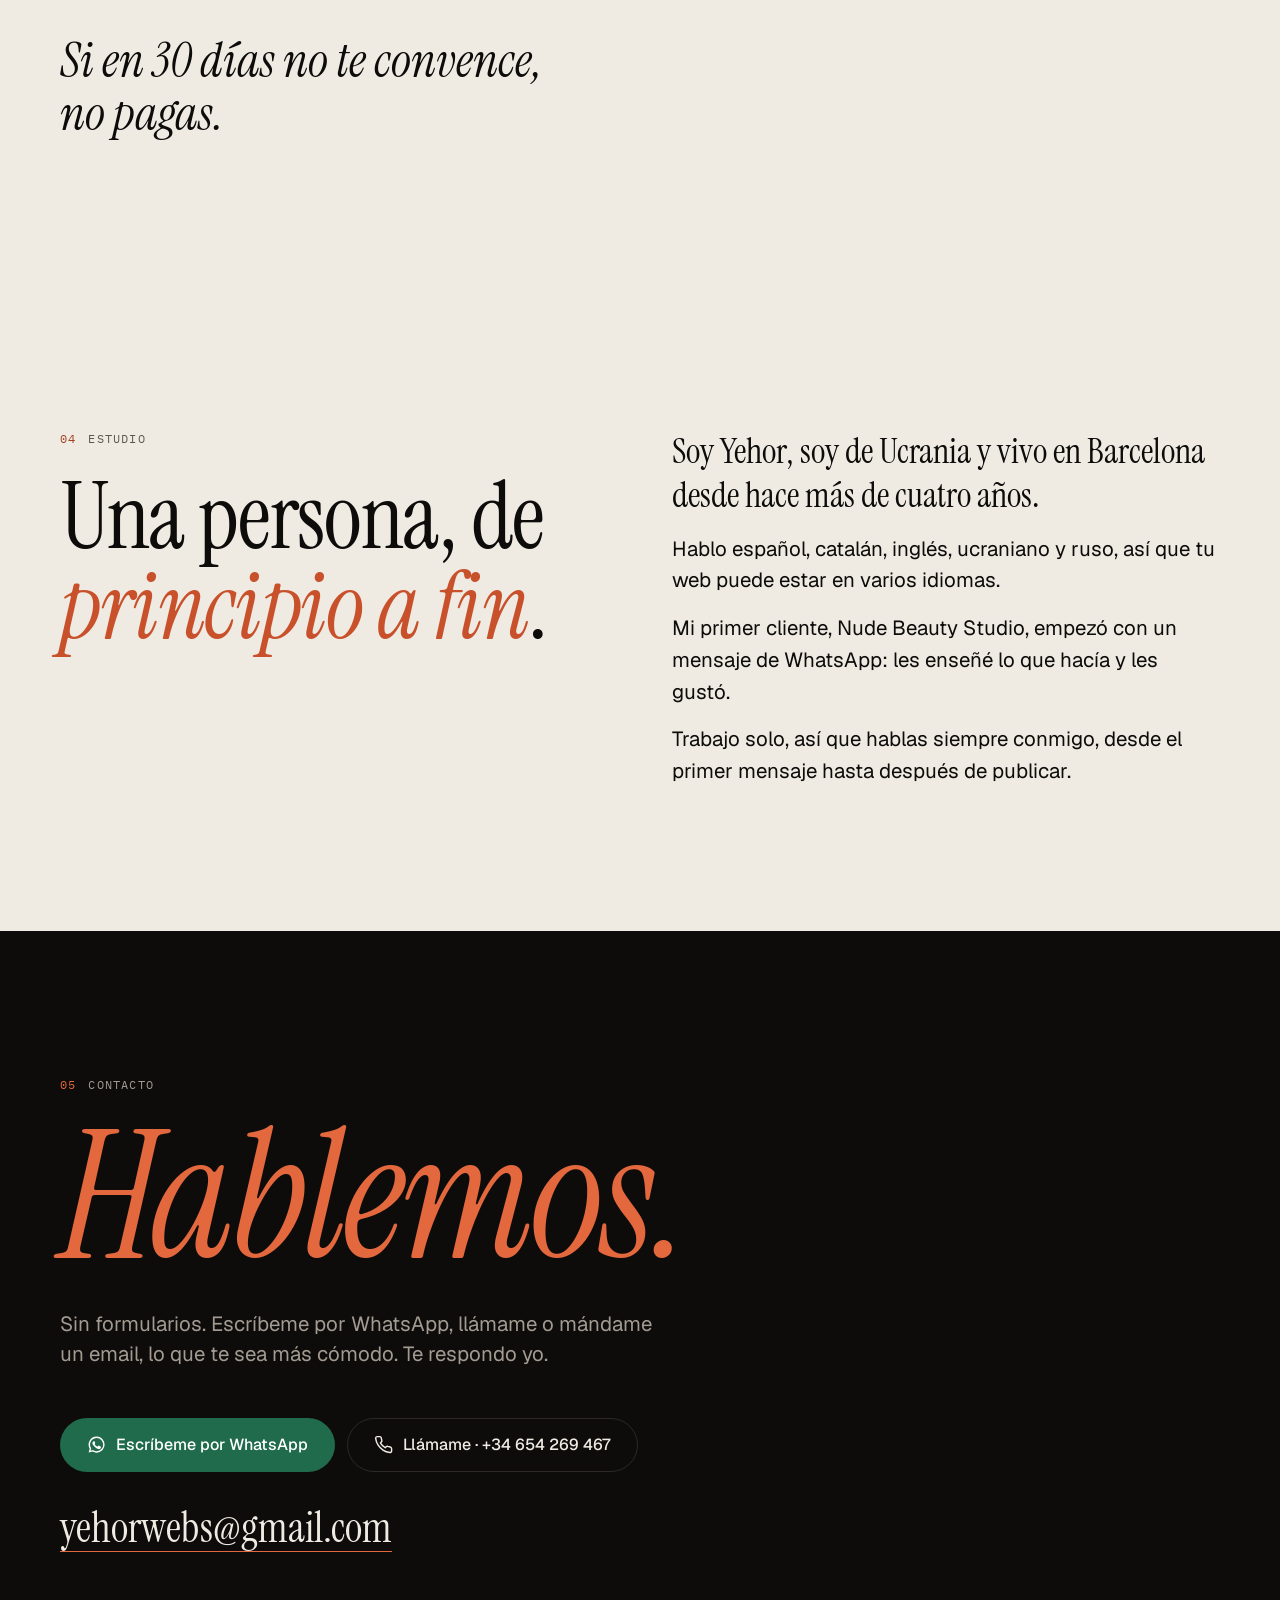
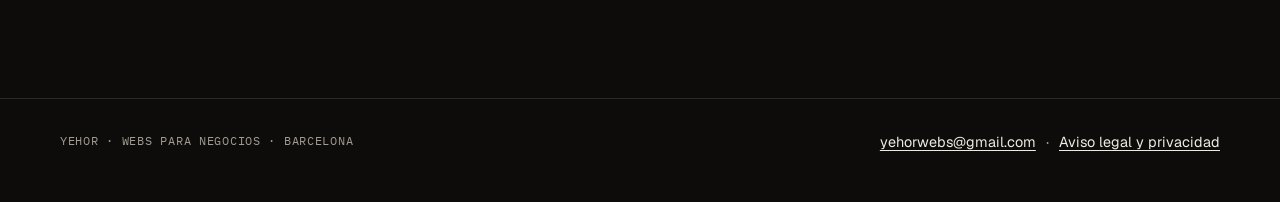
==== commit 343eab24: "Redesign: editorial one-person-studio look inspired by byholm.co; design brief in DESIGN.md - Tokens" ====
--- a/index.html
+++ b/index.html
@@ -6,8 +6,7 @@
   <title>Yehor · Webs para estudios de belleza y negocios en Barcelona</title>
   <meta name="description" content="Hago webs sencillas para estudios de belleza y pequeños negocios de Barcelona. Reservas por WhatsApp y ficha de Google incluidas. Desde 600 €.">
   <meta name="color-scheme" content="light dark">
-  <meta name="theme-color" content="#f7f3ee" media="(prefers-color-scheme: light)">
-  <meta name="theme-color" content="#1b1816" media="(prefers-color-scheme: dark)">
+  <meta name="theme-color" content="#0d0c0b">
   <link rel="canonical" href="https://yehor-webs.vercel.app/">
 
   <!-- Open Graph (vista previa en WhatsApp / Instagram) -->
@@ -28,9 +27,9 @@
   <link rel="icon" href="/favicon-32.png" sizes="32x32" type="image/png">
   <link rel="apple-touch-icon" href="/apple-touch-icon.png">
 
-  <link rel="preload" href="/fonts/inter-latin.woff2" as="font" type="font/woff2" crossorigin>
-  <link rel="preload" href="/fonts/fraunces-latin.woff2" as="font" type="font/woff2" crossorigin>
-  <link rel="stylesheet" href="/css/styles.css?v=202610271719">
+  <link rel="preload" href="/fonts/instrument-serif-latin.woff2" as="font" type="font/woff2" crossorigin>
+  <link rel="preload" href="/fonts/geist-latin.woff2" as="font" type="font/woff2" crossorigin>
+  <link rel="stylesheet" href="/css/styles.css?v=202611032141">
 
   <script type="application/ld+json">
   {
@@ -74,21 +73,27 @@
 <body>
   <a class="skip" href="#main" data-t="skip">Saltar al contenido</a>
 
-  <header class="top">
-    <div class="wrap top__inner">
+  <header class="top" id="top-bar">
+    <div class="top__inner">
       <a class="brand" href="#top" aria-label="Yehor, inicio">
         <svg class="brand__mark" viewBox="0 0 32 32" aria-hidden="true"><use href="#y-mark"/></svg>
         <span>Yehor</span>
       </a>
-      <nav class="nav" aria-label="Secciones">
-        <a href="#trabajo" data-t="nav.work">Trabajo</a>
-        <a href="#como-trabajo" data-t="nav.process">Cómo trabajo</a>
-        <a href="#precios" data-t="nav.prices">Precios</a>
-        <a href="#contacto" data-t="nav.contact">Contacto</a>
+      <nav class="nav" id="nav" aria-label="Secciones">
+        <a href="#trabajo"><i>01</i><span data-t="nav.work">Trabajo</span></a>
+        <a href="#proceso"><i>02</i><span data-t="nav.process">Proceso</span></a>
+        <a href="#precios"><i>03</i><span data-t="nav.prices">Precios</span></a>
+        <a href="#estudio"><i>04</i><span data-t="nav.studio">Estudio</span></a>
+        <a href="#contacto"><i>05</i><span data-t="nav.contact">Contacto</span></a>
+        <p class="nav__contact"><a id="nav-wa" href="https://wa.me/34654269467">WhatsApp · +34 654 269 467</a><a href="mailto:yehorwebs@gmail.com">yehorwebs@gmail.com</a></p>
       </nav>
-      <div class="lang" role="group" aria-label="Idioma" data-t-label="langLabel">
-        <button type="button" data-lang="es" aria-pressed="true">ES</button>
-        <button type="button" data-lang="en" aria-pressed="false">EN</button>
+      <div class="top__actions">
+        <div class="lang" role="group" aria-label="Idioma" data-t-label="langLabel">
+          <button type="button" data-lang="es" aria-pressed="true">ES</button>
+          <button type="button" data-lang="en" aria-pressed="false">EN</button>
+        </div>
+        <a class="pill" id="pill" href="https://wa.me/34654269467"><svg viewBox="0 0 24 24" aria-hidden="true"><use href="#i-wa"/></svg><span data-t="cta">Escríbeme</span></a>
+        <button class="menu-btn" type="button" id="menu-btn" aria-expanded="false" aria-controls="nav"><span class="sr-only" data-t="nav.menu">Menú</span><i aria-hidden="true"></i></button>
       </div>
     </div>
   </header>
@@ -105,16 +110,11 @@
   </main>
 
   <footer class="foot">
-    <div class="wrap foot__inner">
+    <div class="foot__inner">
       <p data-t="footer">Yehor · Webs para negocios · Barcelona</p>
       <p><a href="mailto:yehorwebs@gmail.com">yehorwebs@gmail.com</a> · <a href="/aviso-legal/" data-t="legal">Aviso legal y privacidad</a></p>
     </div>
   </footer>
-
-  <a class="sticky-wa" id="sticky-wa" href="https://wa.me/34654269467" hidden>
-    <svg viewBox="0 0 24 24" aria-hidden="true"><use href="#i-wa"/></svg>
-    <span data-t="sticky">WhatsApp</span>
-  </a>
 
   <!-- Iconos -->
   <svg width="0" height="0" style="position:absolute" aria-hidden="true">
@@ -131,13 +131,16 @@
     <symbol id="i-mail" viewBox="0 0 24 24">
       <g fill="none" stroke="currentColor" stroke-width="1.8" stroke-linecap="round" stroke-linejoin="round"><rect x="2.5" y="4.5" width="19" height="15" rx="2"/><path d="m3 6 9 7 9-7"/></g>
     </symbol>
+    <symbol id="i-pin" viewBox="0 0 24 24">
+      <g fill="none" stroke="currentColor" stroke-width="1.8" stroke-linecap="round" stroke-linejoin="round"><path d="M12 21s-7-6.2-7-11.5A7 7 0 0 1 19 9.5C19 14.8 12 21 12 21Z"/><circle cx="12" cy="9.5" r="2.5"/></g>
+    </symbol>
     <symbol id="i-arrow" viewBox="0 0 24 24">
       <path fill="none" stroke="currentColor" stroke-width="1.8" stroke-linecap="round" stroke-linejoin="round" d="M7 17 17 7M9 7h8v8"/>
     </symbol>
   </svg>
 
-  <script src="/js/content.js?v=202610271719"></script>
-  <script src="/js/main.js?v=202610271719"></script>
+  <script src="/js/content.js?v=202611032141"></script>
+  <script src="/js/main.js?v=202611032141"></script>
   <script defer src="/_vercel/insights/script.js"></script>
 </body>
 </html>
--- a/css/styles.css
+++ b/css/styles.css
@@ -1,260 +1,303 @@
-/* ── Fuentes (Google Fonts alojadas aquí: más rápido y sin enviar la IP de las visitas a Google) ── */
-@font-face { font-family: "Fraunces"; font-style: normal; font-weight: 400 500; font-display: swap; src: url("/fonts/fraunces-latin.woff2") format("woff2"); unicode-range: U+0000-00FF, U+0131, U+0152-0153, U+02BB-02BC, U+02C6, U+02DA, U+02DC, U+0304, U+0308, U+0329, U+2000-206F, U+20AC, U+2122, U+2191, U+2193, U+2212, U+2215, U+FEFF, U+FFFD; }
-@font-face { font-family: "Inter"; font-style: normal; font-weight: 400 600; font-display: swap; src: url("/fonts/inter-latin.woff2") format("woff2"); unicode-range: U+0000-00FF, U+0131, U+0152-0153, U+02BB-02BC, U+02C6, U+02DA, U+02DC, U+0304, U+0308, U+0329, U+2000-206F, U+20AC, U+2122, U+2191, U+2193, U+2212, U+2215, U+FEFF, U+FFFD; }
-
-/* ── Colores y tipografía ─────────────────────────────────── */
+/* ════════════════════════════════════════════════════════════
+   Yehor · Webs para negocios
+   Tres palabras: cercano · preciso · de barrio  (ver DESIGN.md)
+   ════════════════════════════════════════════════════════════ */
+
+/* ── Fuentes (alojadas aquí: rápidas y sin enviar la IP a Google) ── */
+@font-face { font-family: "Instrument Serif"; font-style: normal; font-weight: 400; font-display: swap; src: url("/fonts/instrument-serif-latin.woff2") format("woff2"); }
+@font-face { font-family: "Instrument Serif"; font-style: italic; font-weight: 400; font-display: swap; src: url("/fonts/instrument-serif-italic-latin.woff2") format("woff2"); }
+@font-face { font-family: "Geist"; font-style: normal; font-weight: 300 700; font-display: swap; src: url("/fonts/geist-latin.woff2") format("woff2"); }
+@font-face { font-family: "Plex Mono"; font-style: normal; font-weight: 400; font-display: swap; src: url("/fonts/plexmono-400-latin.woff2") format("woff2"); }
+
+/* ── Tokens ─────────────────────────────────────────────────── */
 :root {
-  --bg: #f7f3ee;
-  --bg-alt: #efe9e1;
-  --surface: #fffdfa;
-  --text: #2a2421;
-  --muted: #5f5650;
-  --line: #e0d7cc;
-  --accent: #8c4e3a;        /* terracota suave */
-  --accent-strong: #733e2d;
-  --accent-soft: #f1e2d9;
-  --on-accent: #fffaf6;
-  --wa: #1f6b4b;            /* verde WhatsApp, oscurecido para contraste */
+  /* Paleta: noche de Barcelona, paredes de yeso, teja del Eixample */
+  --ink: #0d0c0b;
+  --ink-2: #1a1816;
+  --on-ink: #efeae2;
+  --on-ink-muted: #a39b91;
+  --on-ink-line: #2c2926;
+  --clay-on-ink: #e3683d;
+
+  --paper: #efeae2;
+  --paper-2: #f7f3ec;
+  --text: #0d0c0b;
+  --muted: #5f5850;
+  --line: #d6cfc4;
+  --clay: #c8512b;       /* el único acento */
+  --clay-text: #a3401f;  /* versión con contraste para texto pequeño */
+
+  --wa: #1f6b4b;
   --wa-hover: #185a3e;
-  --focus: #b0613f;
-  --shadow: 0 1px 2px rgb(42 36 33 / .06), 0 8px 24px rgb(42 36 33 / .07);
-
-  --serif: "Fraunces", Georgia, "Times New Roman", serif;
-  --sans: "Inter", system-ui, -apple-system, "Segoe UI", Roboto, sans-serif;
+
+  /* Tipografía */
+  --serif: "Instrument Serif", "Times New Roman", serif;
+  --sans: "Geist", system-ui, -apple-system, "Segoe UI", sans-serif;
+  --mono: "Plex Mono", ui-monospace, "SFMono-Regular", Menlo, monospace;
+
+  --fs-hero: clamp(2.9rem, min(8.6vw, 11.5vh), 7.5rem);
+  --fs-title: clamp(2.75rem, 7.5vw, 5.75rem);
+  --fs-statement: clamp(2.4rem, 6.4vw, 5.25rem);
+  --fs-price: clamp(5rem, 17vw, 10rem);
+  --fs-lead: clamp(1.125rem, 1.6vw, 1.3rem);
+  --fs-body: 1.0625rem;
+  --fs-label: .75rem;
+
+  /* Espaciado (escala de 8) */
+  --s1: 4px; --s2: 8px; --s3: 12px; --s4: 16px; --s5: 24px;
+  --s6: 32px; --s7: 48px; --s8: 64px; --s9: 96px; --s10: 144px;
+
+  --gutter: 20px;
+  --max: 1240px;
   --radius: 14px;
-  --gutter: 20px;
+  --header: 60px;
   color-scheme: light;
 }
 
 @media (prefers-color-scheme: dark) {
   :root {
-    --bg: #1b1816;
-    --bg-alt: #221e1b;
-    --surface: #282320;
-    --text: #efe8e1;
-    --muted: #b9aea5;
-    --line: #3a332e;
-    --accent: #e0a68f;
-    --accent-strong: #ecbba7;
-    --accent-soft: #3a2b25;
-    --on-accent: #1b1816;
+    --paper: #151311;
+    --paper-2: #1d1a17;
+    --text: #ede6dc;
+    --muted: #a8a097;
+    --line: #2f2b27;
+    --clay: #e3683d;
+    --clay-text: #e3683d;
+    --ink: #0a0908;
     --wa: #25795a;
     --wa-hover: #1f6b4b;
-    --focus: #e0a68f;
-    --shadow: 0 1px 2px rgb(0 0 0 / .3), 0 8px 24px rgb(0 0 0 / .25);
     color-scheme: dark;
   }
 }
 
-/* ── Base ─────────────────────────────────────────────────── */
+/* ── Base ───────────────────────────────────────────────────── */
 *, *::before, *::after { box-sizing: border-box; }
-html { -webkit-text-size-adjust: 100%; scroll-behavior: smooth; scroll-padding-top: 72px; }
-@media (prefers-reduced-motion: reduce) { html { scroll-behavior: auto; } *, *::before, *::after { transition: none !important; } }
-body {
-  margin: 0;
-  background: var(--bg);
-  color: var(--text);
-  font: 400 1.0625rem/1.65 var(--sans);
-  text-rendering: optimizeLegibility;
-  -webkit-font-smoothing: antialiased;
-}
+html { -webkit-text-size-adjust: 100%; scroll-behavior: smooth; scroll-padding-top: calc(var(--header) + 12px); }
+@media (prefers-reduced-motion: reduce) { html { scroll-behavior: auto; } *, *::before, *::after { animation: none !important; transition: none !important; } }
+body { margin: 0; background: var(--ink); color: var(--text); font: 400 var(--fs-body)/1.6 var(--sans); -webkit-font-smoothing: antialiased; text-rendering: optimizeLegibility; }
 img { max-width: 100%; height: auto; display: block; }
-a { color: var(--accent); text-underline-offset: .2em; text-decoration-thickness: 1px; }
-a:hover { color: var(--accent-strong); }
-h1, h2, h3 { font-family: var(--serif); font-weight: 500; line-height: 1.15; margin: 0; letter-spacing: -.01em; }
-p { margin: 0; }
-ul, ol { margin: 0; padding: 0; }
+a { color: inherit; text-underline-offset: .22em; text-decoration-thickness: 1px; }
+h1, h2, h3 { font-family: var(--serif); font-weight: 400; margin: 0; line-height: .98; letter-spacing: -.015em; }
+h1 em, h2 em, .statement em { font-style: italic; color: var(--clay); }
+p, ul, ol, dl, dd, figure, blockquote { margin: 0; padding: 0; }
 [role="list"] { list-style: none; }
-:focus-visible { outline: 2px solid var(--focus); outline-offset: 3px; border-radius: 6px; }
+:focus-visible { outline: 2px solid var(--clay-on-ink); outline-offset: 3px; border-radius: 4px; }
 #main:focus { outline: none; }
-
 .sr-only { position: absolute; width: 1px; height: 1px; padding: 0; margin: -1px; overflow: hidden; clip: rect(0 0 0 0); white-space: nowrap; border: 0; }
 .nowrap { white-space: nowrap; }
-.skip { position: absolute; left: 12px; top: -60px; z-index: 100; background: var(--text); color: var(--bg); padding: 10px 16px; border-radius: 8px; }
-.skip:focus { top: 12px; color: var(--bg); }
-
-.wrap { width: 100%; max-width: 1080px; margin: 0 auto; padding: 0 var(--gutter); }
-.wrap--narrow { max-width: 720px; }
-.icon { display: inline-flex; width: 1.25em; height: 1.25em; flex: none; }
+.mono { font-family: var(--mono); font-size: var(--fs-label); letter-spacing: .08em; text-transform: uppercase; }
+.skip { position: absolute; left: 12px; top: -60px; z-index: 100; background: var(--on-ink); color: var(--ink); padding: 10px 16px; border-radius: 8px; }
+.skip:focus { top: 12px; }
+.wrap { width: 100%; max-width: var(--max); margin: 0 auto; padding: 0 var(--gutter); }
+.icon { display: inline-flex; width: 1.2em; height: 1.2em; flex: none; }
 .icon svg { width: 100%; height: 100%; }
-
-/* ── Cabecera ─────────────────────────────────────────────── */
-.top {
-  position: sticky; top: 0; z-index: 20;
-  background: color-mix(in srgb, var(--bg) 88%, transparent);
-  -webkit-backdrop-filter: blur(10px); backdrop-filter: blur(10px);
-  border-bottom: 1px solid var(--line);
-}
-.top__inner { display: flex; align-items: center; gap: 16px; height: 60px; }
-.brand { display: inline-flex; align-items: center; gap: 10px; color: var(--text); text-decoration: none; font-family: var(--serif); font-size: 1.2rem; font-weight: 500; }
-.brand:hover { color: var(--text); }
-.brand__mark { width: 28px; height: 28px; color: var(--accent); }
-.nav { display: none; margin-left: auto; gap: 24px; }
-.nav a { color: var(--muted); text-decoration: none; font-size: .95rem; }
-.nav a:hover { color: var(--text); }
-.lang { margin-left: auto; display: inline-flex; border: 1px solid var(--line); border-radius: 999px; padding: 3px; }
-.lang button {
-  font: 600 .8rem/1 var(--sans); letter-spacing: .04em; color: var(--muted);
-  background: none; border: 0; border-radius: 999px; min-width: 44px; min-height: 36px; cursor: pointer;
-}
-.lang button[aria-pressed="true"] { background: var(--text); color: var(--bg); }
-@media (min-width: 760px) {
-  .nav { display: flex; }
-  .lang { margin-left: 8px; }
-}
-
-/* ── Botones y enlaces ────────────────────────────────────── */
-.btn {
-  display: inline-flex; align-items: center; justify-content: center; gap: 10px;
-  min-height: 52px; padding: 14px 24px; border-radius: 999px;
-  font: 600 1rem/1.2 var(--sans); text-decoration: none; text-align: center;
-  border: 1px solid transparent; transition: background-color .2s, color .2s, border-color .2s;
-}
+@media (min-width: 760px) { :root { --gutter: 40px; } }
+
+/* Bandas: tinta (cine, oscuro) y papel (lectura) */
+.band { padding: var(--s9) 0; }
+.band--ink { background: var(--ink); color: var(--on-ink); }
+.band--ink h1 em, .band--ink h2 em, .band--ink .statement em { color: var(--clay-on-ink); }
+.band--paper { background: var(--paper); color: var(--text); }
+.band--tight { padding-top: var(--s7); }
+@media (min-width: 900px) { .band { padding: var(--s10) 0; } .band--tight { padding-top: var(--s8); } }
+
+/* Etiqueta de sección: (01) TRABAJO REAL */
+.label { display: flex; align-items: center; gap: var(--s3); font-family: var(--mono); font-size: var(--fs-label); letter-spacing: .1em; text-transform: uppercase; color: var(--muted); margin-bottom: var(--s5); }
+.band--ink .label { color: var(--on-ink-muted); }
+.label__num { color: var(--clay-text); }
+.band--ink .label__num { color: var(--clay-on-ink); }
+.head { margin-bottom: var(--s7); }
+.head h2 { font-size: var(--fs-title); max-width: 14ch; }
+.lead { font-size: var(--fs-lead); line-height: 1.5; color: var(--muted); max-width: 44ch; }
+.band--ink .lead { color: var(--on-ink-muted); }
+.lead--wide { max-width: 58ch; margin: calc(-1 * var(--s5)) 0 var(--s7); }
+
+/* Botones y enlaces */
+.btn { display: inline-flex; align-items: center; justify-content: center; gap: 10px; min-height: 54px; padding: 14px 26px; border-radius: 999px; font: 500 1rem/1.2 var(--sans); text-decoration: none; border: 1px solid transparent; transition: background-color .2s, border-color .2s; }
 .btn--wa { background: var(--wa); color: #fff; }
-.btn--wa:hover { background: var(--wa-hover); color: #fff; }
-.btn--ghost { border-color: var(--line); color: var(--text); background: var(--surface); }
-.btn--ghost:hover { border-color: var(--accent); color: var(--text); }
-.link-arrow { display: inline-flex; align-items: center; gap: 6px; font-weight: 500; text-decoration: none; }
-.link-arrow:hover { text-decoration: underline; }
-.link-arrow .icon { width: 1em; height: 1em; }
-
-/* ── Secciones ────────────────────────────────────────────── */
-.section { padding: 72px 0; }
-.section--alt { background: var(--bg-alt); }
-.head { margin-bottom: 20px; }
-.eyebrow { font-size: .8rem; font-weight: 600; letter-spacing: .12em; text-transform: uppercase; color: var(--accent); margin-bottom: 10px; }
-h2 { font-size: clamp(1.9rem, 6vw, 2.6rem); }
-h3 { font-size: 1.3rem; }
-.lead { color: var(--muted); max-width: 60ch; font-size: 1.075rem; }
-.note { margin-top: 28px; padding: 18px 20px; border-radius: var(--radius); background: var(--accent-soft); max-width: 62ch; }
-
-/* ── Hero ─────────────────────────────────────────────────── */
-.hero { display: grid; gap: 28px; padding-top: 36px; padding-bottom: 64px; }
-.hero__photo {
-  position: relative; width: min(240px, 62vw); aspect-ratio: 4 / 5; border-radius: 22px; overflow: hidden;
-  background: var(--accent-soft); display: grid; place-items: center;
-}
-.hero__photo img { position: absolute; inset: 0; width: 100%; height: 100%; object-fit: cover; }
-.hero h1 { font-size: clamp(2.4rem, 10vw, 3.8rem); }
-.hero__line { font-family: var(--serif); font-size: clamp(1.3rem, 5vw, 1.75rem); line-height: 1.35; margin-top: 12px; max-width: 26ch; }
-.hero__actions { margin-top: 28px; display: grid; gap: 14px; justify-items: start; }
-.hero__actions .btn { width: 100%; max-width: 360px; }
-.hero__email { color: var(--muted); font-size: .98rem; overflow-wrap: anywhere; }
-@media (min-width: 760px) {
-  .hero { grid-template-columns: 1fr 340px; align-items: center; gap: 56px; padding-top: 72px; padding-bottom: 96px; }
-  .hero__photo { order: 2; width: 100%; }
+.btn--wa:hover { background: var(--wa-hover); }
+.btn--line { border-color: var(--on-ink-line); color: var(--on-ink); }
+.btn--line:hover { border-color: var(--on-ink-muted); }
+.link { display: inline-flex; align-items: center; gap: 8px; min-height: 44px; font-weight: 500; text-decoration: none; border-bottom: 1px solid currentColor; align-self: flex-start; }
+.link .icon { width: 1em; height: 1em; transition: transform .2s; }
+.link:hover .icon { transform: translate(2px, -2px); }
+
+/* ── Cabecera ───────────────────────────────────────────────── */
+.top { position: sticky; top: 0; z-index: 30; background: color-mix(in srgb, var(--ink) 92%, transparent); -webkit-backdrop-filter: blur(10px); backdrop-filter: blur(10px); color: var(--on-ink); border-bottom: 1px solid var(--on-ink-line); }
+.top__inner { max-width: var(--max); margin: 0 auto; padding: 0 var(--gutter); height: var(--header); display: flex; align-items: center; gap: var(--s5); }
+.brand { display: inline-flex; align-items: center; gap: 10px; text-decoration: none; font: 400 1.5rem/1 var(--serif); }
+.brand__mark { width: 28px; height: 28px; color: var(--clay-on-ink); }
+.top__actions { margin-left: auto; display: flex; align-items: center; gap: var(--s2); }
+.lang { display: inline-flex; border: 1px solid var(--on-ink-line); border-radius: 999px; padding: 2px; }
+.lang button { font: 400 .72rem/1 var(--mono); letter-spacing: .08em; color: var(--on-ink-muted); background: none; border: 0; border-radius: 999px; min-width: 40px; min-height: 36px; cursor: pointer; }
+.lang button[aria-pressed="true"] { background: var(--on-ink); color: var(--ink); }
+.pill { display: inline-flex; align-items: center; gap: 8px; min-height: 40px; padding: 0 16px; border-radius: 999px; background: var(--on-ink); color: var(--ink); text-decoration: none; font: 500 .9rem/1 var(--sans); }
+.pill svg { width: 16px; height: 16px; color: var(--wa); }
+.pill:hover { background: #fff; }
+.menu-btn { width: 44px; height: 44px; border-radius: 999px; border: 1px solid var(--on-ink-line); background: none; color: var(--on-ink); cursor: pointer; display: grid; place-items: center; }
+.menu-btn i, .menu-btn i::before { display: block; width: 16px; height: 1.5px; background: currentColor; position: relative; transition: transform .25s; }
+.menu-btn i::before { content: ""; position: absolute; top: 5px; }
+.menu-btn i { transform: translateY(-2.5px); }
+.menu-open .menu-btn i { transform: rotate(45deg); }
+.menu-open .menu-btn i::before { transform: translateY(-5px) rotate(-90deg); }
+
+/* Menú: pantalla completa en móvil, numerado */
+.nav { position: fixed; inset: var(--header) 0 0 0; background: var(--ink); display: none; flex-direction: column; padding: var(--s7) var(--gutter); gap: var(--s2); overflow-y: auto; }
+.menu-open .nav { display: flex; }
+.menu-open { overflow: hidden; }
+/* El desenfoque de la cabecera crea un contenedor para elementos fijos: se quita con el menú abierto */
+.menu-open .top { -webkit-backdrop-filter: none; backdrop-filter: none; background: var(--ink); }
+.nav a { display: flex; align-items: baseline; gap: var(--s4); text-decoration: none; font: 400 clamp(2.6rem, 12vw, 3.5rem)/1.1 var(--serif); padding: 6px 0; border-bottom: 1px solid var(--on-ink-line); }
+.nav a i { font: 400 var(--fs-label)/1 var(--mono); font-style: normal; color: var(--clay-on-ink); letter-spacing: .08em; }
+.nav a:hover span { font-style: italic; }
+.nav .nav__contact { margin-top: auto; padding-top: var(--s7); display: grid; gap: var(--s3); }
+.nav .nav__contact a { font: 400 var(--fs-label)/1.4 var(--mono); letter-spacing: .08em; text-transform: uppercase; border: 0; color: var(--on-ink-muted); padding: 10px 0; }
+@media (max-width: 420px) { .top__actions .lang { display: none; } .menu-open .top__actions .lang { display: inline-flex; } .menu-open .pill { display: none; } }
+@media (min-width: 1000px) {
+  .menu-btn { display: none; }
+  .nav { position: static; display: flex; flex-direction: row; background: none; padding: 0; gap: var(--s5); margin-left: var(--s6); overflow: visible; }
+  .nav a { font: 400 .9rem/1 var(--sans); border: 0; padding: 0; gap: 6px; color: var(--on-ink-muted); }
+  .nav a:hover { color: var(--on-ink); }
+  .nav a:hover span { font-style: normal; }
+  .nav a i { font-size: .68rem; }
+  .nav .nav__contact { display: none; }
+}
+
+/* ── Hero ───────────────────────────────────────────────────── */
+.hero { padding: var(--s6) 0 var(--s7); overflow: hidden; }
+.hero__grid { display: grid; grid-template-columns: 1fr auto; grid-template-areas: "top sig" "text text" "photo photo" "meta meta"; gap: var(--s5) var(--s4); align-items: start; }
+.hero__top { grid-area: top; color: var(--clay-on-ink); align-self: center; }
+.sig { grid-area: sig; width: 64px; }
+.hero__text { grid-area: text; }
+.hero__photo { grid-area: photo; }
+.hero__meta { grid-area: meta; display: flex; flex-wrap: wrap; justify-content: space-between; gap: var(--s2) var(--s5); color: var(--on-ink-muted); padding-top: var(--s5); border-top: 1px solid var(--on-ink-line); margin-top: var(--s6); }
+.hero__hello { font: 400 italic clamp(1.4rem, 4vw, 2.25rem)/1.1 var(--serif); color: var(--on-ink-muted); margin-bottom: var(--s3); }
+.hero h1 { font-size: var(--fs-hero); line-height: .95; max-width: 13ch; }
+@media (min-width: 900px) { .hero h1 { max-width: 17ch; } }
+.hero__sub { margin-top: var(--s5); font-size: var(--fs-lead); line-height: 1.5; color: var(--on-ink-muted); max-width: 40ch; }
+.hero__actions { margin-top: var(--s5); display: grid; gap: var(--s4); justify-items: start; }
+.hero__actions .btn { width: 100%; max-width: 380px; }
+.hero__email { color: var(--on-ink-muted); overflow-wrap: anywhere; }
+.hero__email a { color: var(--on-ink); }
+.hero__photo img { border-radius: var(--radius); aspect-ratio: 4 / 5; object-fit: cover; width: 100%; max-width: 420px; }
+
+/* Firma: la Y se dibuja una vez */
+.sig svg { width: 100%; height: auto; overflow: visible; }
+.sig circle, .sig path { fill: none; stroke: var(--clay-on-ink); stroke-width: 2.2; stroke-linecap: round; stroke-linejoin: round; stroke-dasharray: 1; stroke-dashoffset: 1; animation: draw 1.6s cubic-bezier(.65, 0, .35, 1) .2s forwards; }
+.sig path { stroke-width: 3; animation-delay: 1.1s; animation-duration: 1.1s; }
+.drawn .sig circle, .drawn .sig path { animation: none; stroke-dashoffset: 0; }
+@keyframes draw { to { stroke-dashoffset: 0; } }
+
+@media (min-width: 900px) {
+  .hero { padding: var(--s7) 0 var(--s6); min-height: calc(100svh - var(--header)); display: flex; align-items: stretch; }
+  .hero__grid { grid-template-columns: 1fr minmax(240px, 30%); grid-template-areas: "top top" "text sig" "meta meta"; align-content: space-between; }
+  .hero__grid.has-photo { grid-template-areas: "top top" "text photo" "meta meta"; }
+  .has-photo .sig { display: none; }
+  .sig { width: 100%; max-width: 340px; justify-self: end; align-self: end; margin-bottom: var(--s5); }
+  .hero__actions { grid-auto-flow: column; align-items: center; justify-content: start; gap: var(--s5); }
   .hero__actions .btn { width: auto; }
-  .hero--text { grid-template-columns: 1fr; padding-top: 112px; padding-bottom: 120px; }
-  .hero--text h1 { font-size: 4.4rem; }
-  .hero--text .hero__line { font-size: 2rem; max-width: 32ch; }
-}
-
-/* ── Caso real ────────────────────────────────────────────── */
-.case { margin-top: 32px; display: grid; gap: 32px; }
-.case__shots { position: relative; padding-bottom: 12%; }
-.shot { border-radius: 12px; box-shadow: var(--shadow); border: 1px solid var(--line); background: var(--surface); }
+}
+
+/* ── Trabajo real ───────────────────────────────────────────── */
+.case { display: grid; gap: var(--s7); }
+.case__shots { position: relative; padding-bottom: 14%; }
+.shot { border-radius: var(--radius); border: 1px solid var(--line); background: var(--paper-2); }
 .shot--desktop { width: 100%; }
-.shot--mobile { position: absolute; right: 4%; bottom: 0; width: 26%; border-radius: 14px; border-width: 4px; border-color: var(--surface); }
-.ba { display: grid; gap: 12px; margin: 0 0 22px; }
-.ba__item { padding: 18px 20px; border-radius: var(--radius); background: var(--surface); border: 1px solid var(--line); }
-.ba__item dt { font-size: .8rem; font-weight: 600; letter-spacing: .1em; text-transform: uppercase; color: var(--muted); margin-bottom: 4px; }
-.ba__item dd { margin: 0; }
-.ba__item--after { border-color: color-mix(in srgb, var(--accent) 40%, var(--line)); }
-.ba__item--after dt { color: var(--accent); }
-.review { margin: 28px 0 0; padding: 22px; border-left: 3px solid var(--accent); background: var(--surface); border-radius: 0 var(--radius) var(--radius) 0; }
-.review__label { font-size: .8rem; font-weight: 600; letter-spacing: .1em; text-transform: uppercase; color: var(--muted); margin-bottom: 8px; }
-.review blockquote { margin: 0; font-family: var(--serif); font-size: 1.2rem; line-height: 1.5; }
-.review figcaption { margin-top: 10px; color: var(--muted); font-size: .95rem; }
-.results { margin-top: 28px; }
-.results__title { font-size: 1.1rem; margin-bottom: 12px; }
-.results dl { display: grid; grid-template-columns: repeat(auto-fit, minmax(140px, 1fr)); gap: 12px; margin: 0; }
-.results dl > div { padding: 16px; border-radius: var(--radius); background: var(--surface); border: 1px solid var(--line); display: flex; flex-direction: column-reverse; }
-.results dd { margin: 0; font-family: var(--serif); font-size: 1.8rem; color: var(--accent); }
-.results dt { color: var(--muted); font-size: .92rem; }
+.shot--mobile { position: absolute; right: 5%; bottom: 0; width: 25%; border: 5px solid var(--paper-2); border-radius: 18px; box-shadow: 0 20px 40px rgb(13 12 11 / .2); }
+.case__body { display: flex; flex-direction: column; gap: var(--s6); }
+.ba { display: grid; border-top: 1px solid var(--line); }
+.ba > div { display: grid; grid-template-columns: 90px 1fr; gap: var(--s4); padding: var(--s5) 0; border-bottom: 1px solid var(--line); }
+.ba dt { color: var(--muted); padding-top: 4px; }
+.ba__after dt { color: var(--clay-text); }
+.ba__after dd { font-family: var(--serif); font-size: 1.5rem; line-height: 1.25; }
+.review { padding: var(--s5) 0 0; border-top: 1px solid var(--line); }
+.review blockquote { font: italic 400 1.6rem/1.3 var(--serif); }
+.review figcaption { margin-top: var(--s3); color: var(--muted); }
+.results { display: grid; grid-template-columns: repeat(auto-fit, minmax(140px, 1fr)); gap: var(--s5); }
+.results div { display: flex; flex-direction: column-reverse; gap: 4px; }
+.results dd { font: 400 3.2rem/1 var(--serif); color: var(--clay); }
+.results dt { color: var(--muted); font-size: .95rem; }
+@media (min-width: 900px) { .case { grid-template-columns: 1.45fr 1fr; align-items: end; gap: var(--s8); } }
+
+/* ── Demos: filas numeradas, alternas ───────────────────────── */
+.works { display: grid; gap: var(--s8); counter-reset: w; }
+.work { display: grid; gap: var(--s5); }
+.work__img { display: block; border-radius: var(--radius); overflow: hidden; border: 1px solid var(--line); background: var(--paper-2); }
+.work__img img { width: 100%; aspect-ratio: 16 / 10; object-fit: cover; object-position: top; transition: transform .6s cubic-bezier(.2, .7, .2, 1); }
+.work__img:hover img { transform: scale(1.03); }
+.work__body { display: flex; flex-direction: column; gap: var(--s3); }
+.work__count { color: var(--muted); }
+.work h3 { font-size: clamp(2.2rem, 5vw, 3.5rem); }
+.work__line { color: var(--muted); max-width: 40ch; }
+.tags { display: flex; flex-wrap: wrap; gap: 6px; margin: var(--s2) 0 var(--s3); }
+.tags li { font: 400 .7rem/1 var(--mono); letter-spacing: .06em; text-transform: uppercase; padding: 7px 10px; border: 1px solid var(--line); border-radius: 999px; color: var(--text); }
 @media (min-width: 900px) {
-  .case { grid-template-columns: 1.35fr 1fr; align-items: start; gap: 48px; }
-}
-
-/* ── Demos ────────────────────────────────────────────────── */
-.grid { margin-top: 28px; display: grid; gap: 20px; grid-template-columns: repeat(auto-fill, minmax(min(100%, 290px), 1fr)); }
-.card { background: var(--surface); border: 1px solid var(--line); border-radius: var(--radius); overflow: hidden; display: flex; flex-direction: column; }
-.card__img { position: relative; aspect-ratio: 8 / 5; background: var(--bg-alt); border-bottom: 1px solid var(--line); }
-.card__img img { width: 100%; height: 100%; object-fit: cover; object-position: top; }
-.badge {
-  position: absolute; top: 10px; left: 10px; padding: 4px 10px; border-radius: 999px;
-  background: var(--surface); color: var(--text); font-size: .75rem; font-weight: 600; letter-spacing: .06em; text-transform: uppercase;
-  box-shadow: 0 1px 3px rgb(0 0 0 / .15);
-}
-.card__body { padding: 18px 20px 20px; display: grid; gap: 6px; flex: 1; align-content: start; }
-.card__body p { color: var(--muted); font-size: .98rem; }
-.card__body .link-arrow { margin-top: 8px; min-height: 44px; }
-.tags { display: flex; flex-wrap: wrap; gap: 6px; margin: 6px 0 0; padding: 0; list-style: none; }
-.tags li { font-size: .78rem; font-weight: 600; color: var(--accent); background: var(--accent-soft); padding: 4px 10px; border-radius: 999px; }
-
-/* ── Pasos ────────────────────────────────────────────────── */
-.steps { margin-top: 28px; display: grid; gap: 16px; }
-.step { display: grid; grid-template-columns: 44px 1fr; gap: 16px; align-items: start; padding: 20px; border-radius: var(--radius); background: var(--surface); border: 1px solid var(--line); }
-.step__n { width: 44px; height: 44px; border-radius: 50%; display: grid; place-items: center; background: var(--accent-soft); color: var(--accent); font: 500 1.25rem/1 var(--serif); }
-.step h3 { margin-bottom: 4px; }
-.step p { color: var(--muted); }
-@media (min-width: 900px) {
-  .steps { grid-template-columns: repeat(3, 1fr); }
-  .step { grid-template-columns: 1fr; }
-}
-
-/* ── Precios ──────────────────────────────────────────────── */
-.plans { margin-top: 28px; display: grid; gap: 16px; }
-.plan { padding: 26px 24px; border-radius: var(--radius); background: var(--surface); border: 1px solid var(--line); }
-.plan--main { border-color: var(--accent); border-width: 2px; }
-.plan__label { font: 600 .85rem/1.3 var(--sans); letter-spacing: .1em; text-transform: uppercase; color: var(--muted); }
-.plan__price { font: 500 2.3rem/1.15 var(--serif); margin-top: 10px; }
-.plan__note { color: var(--accent); font-weight: 500; margin-top: 2px; }
-.plan ul { margin-top: 16px; display: grid; gap: 8px; list-style: none; }
-.plan li { padding-left: 26px; position: relative; color: var(--muted); }
-.plan li::before { content: ""; position: absolute; left: 2px; top: .5em; width: 12px; height: 7px; border-left: 2px solid var(--accent); border-bottom: 2px solid var(--accent); transform: rotate(-45deg); }
-.plan__extra { margin-top: 18px; padding-top: 16px; border-top: 1px solid var(--line); font-size: .96rem; }
-.guarantee { margin-top: 24px; font-family: var(--serif); font-size: 1.3rem; line-height: 1.4; }
-@media (min-width: 760px) { .plans { grid-template-columns: 1fr 1fr; } }
-
-/* ── Sobre mí ─────────────────────────────────────────────── */
-.about__p { font-size: 1.12rem; margin-top: 14px; max-width: 60ch; }
-
-/* ── Contacto ─────────────────────────────────────────────── */
-.contact { background: var(--bg-alt); }
-.contact__actions { margin-top: 26px; display: grid; gap: 12px; }
-.contact__email { margin-top: 20px; display: flex; align-items: center; gap: 10px; color: var(--muted); font-size: 1.05rem; overflow-wrap: anywhere; }
-.contact__email a { min-height: 44px; display: inline-flex; align-items: center; }
-@media (min-width: 560px) { .contact__actions { grid-template-columns: auto auto; justify-content: start; } }
-
-/* ── Pie ──────────────────────────────────────────────────── */
-.foot { border-top: 1px solid var(--line); padding: 28px 0 96px; color: var(--muted); font-size: .92rem; }
-.foot__inner { display: flex; flex-wrap: wrap; justify-content: space-between; gap: 8px 24px; }
-.foot a { color: var(--muted); }
-@media (min-width: 760px) { .foot { padding-bottom: 28px; } }
-
-/* ── WhatsApp flotante (móvil) ────────────────────────────── */
-.sticky-wa {
-  position: fixed; right: 16px; bottom: max(16px, env(safe-area-inset-bottom)); z-index: 30;
-  display: inline-flex; align-items: center; gap: 8px; min-height: 52px; padding: 0 20px;
-  border-radius: 999px; background: var(--wa); color: #fff; text-decoration: none; font-weight: 600;
-  box-shadow: 0 6px 20px rgb(0 0 0 / .2);
-  opacity: 0; transform: translateY(16px); pointer-events: none; transition: opacity .25s, transform .25s;
-}
-.sticky-wa svg { width: 22px; height: 22px; }
-.sticky-wa:hover { color: #fff; background: var(--wa-hover); }
-.sticky-wa.is-on { opacity: 1; transform: none; pointer-events: auto; }
-@media (min-width: 760px) { .sticky-wa { display: none; } }
-.sticky-wa[hidden] { display: none; }
-
-/* ── Página legal ─────────────────────────────────────────── */
-.legal { padding: 48px 0 72px; }
-.legal h1 { font-size: clamp(2rem, 7vw, 2.6rem); margin-bottom: 8px; }
-.legal h2 { font-size: 1.4rem; margin: 36px 0 10px; }
+  .works { gap: var(--s9); }
+  .work { grid-template-columns: 1.35fr 1fr; align-items: center; gap: var(--s8); }
+  .work:nth-child(even) { grid-template-columns: 1fr 1.35fr; }
+  .work:nth-child(even) .work__img { order: 2; }
+}
+
+/* ── Declaración (una sección inesperada) ───────────────────── */
+.statement p { font: 400 var(--fs-statement)/1.02 var(--serif); letter-spacing: -.015em; max-width: 18ch; }
+.statement em { font-style: italic; }
+
+/* ── Proceso ────────────────────────────────────────────────── */
+.steps { display: grid; border-top: 1px solid var(--line); }
+.step { display: grid; gap: var(--s3); padding: var(--s6) 0; border-bottom: 1px solid var(--line); }
+.step__count { color: var(--clay-text); }
+.step h3 { font-size: clamp(2rem, 4.6vw, 3.25rem); }
+.step p:last-child { color: var(--muted); max-width: 46ch; }
+.note { display: flex; gap: var(--s3); align-items: flex-start; margin-top: var(--s6); max-width: 60ch; color: var(--muted); }
+.note .icon { color: var(--clay); margin-top: 3px; }
+@media (min-width: 900px) { .step { grid-template-columns: 220px 1fr 1fr; align-items: baseline; gap: var(--s6); } }
+
+/* ── Precios: el número es el diseño ────────────────────────── */
+.plans { display: grid; gap: var(--s7); }
+.plan { display: flex; flex-direction: column; gap: var(--s3); padding-top: var(--s5); border-top: 1px solid var(--text); }
+.plan .label { margin: 0; }
+.plan__price { font: 400 var(--fs-price)/.9 var(--serif); letter-spacing: -.03em; display: flex; align-items: baseline; flex-wrap: wrap; gap: 0 var(--s3); }
+.plan--main .plan__price { color: var(--clay); }
+.plan__from { align-self: flex-start; margin-top: .9em; color: var(--muted); letter-spacing: .1em; }
+.plan__price small { font-size: .32em; letter-spacing: 0; color: var(--muted); }
+.plan__note { font-weight: 500; }
+.plan ul { list-style: none; display: grid; gap: 6px; margin-top: var(--s2); }
+.plan li { padding-left: 22px; position: relative; color: var(--muted); }
+.plan li::before { content: ""; position: absolute; left: 0; top: .72em; width: 12px; height: 1px; background: var(--clay); }
+.plan__extra { margin-top: var(--s3); font-size: .95rem; color: var(--muted); max-width: 46ch; }
+.guarantee { margin-top: var(--s8); font: italic 400 clamp(1.8rem, 4.4vw, 3rem)/1.1 var(--serif); max-width: 22ch; }
+@media (min-width: 900px) { .plans { grid-template-columns: 1fr 1fr; gap: var(--s8); } }
+
+/* ── Estudio ────────────────────────────────────────────────── */
+.about__text { display: grid; gap: var(--s4); max-width: 58ch; font-size: var(--fs-lead); line-height: 1.55; }
+.about__text p:first-child { font: 400 clamp(1.6rem, 3.4vw, 2.2rem)/1.25 var(--serif); }
+@media (min-width: 900px) { .about { display: grid; grid-template-columns: 1fr 1fr; gap: var(--s8); align-items: start; } .about .head { margin: 0; } }
+
+/* ── Contacto ───────────────────────────────────────────────── */
+.contact h2 { font-size: clamp(4rem, 16vw, 11rem); line-height: .9; margin-bottom: var(--s6); }
+.contact__actions { margin-top: var(--s7); display: grid; gap: var(--s3); }
+.contact__email { margin-top: var(--s6); font: 400 clamp(1.5rem, 5vw, 2.6rem)/1.2 var(--serif); overflow-wrap: anywhere; }
+.contact__email a { text-decoration-color: var(--clay-on-ink); }
+@media (min-width: 640px) { .contact__actions { grid-template-columns: auto auto; justify-content: start; } }
+
+/* ── Pie ────────────────────────────────────────────────────── */
+.foot { background: var(--ink); color: var(--on-ink-muted); border-top: 1px solid var(--on-ink-line); padding: var(--s6) 0 var(--s7); font: 400 var(--fs-label)/1.6 var(--mono); letter-spacing: .06em; text-transform: uppercase; }
+.foot__inner { max-width: var(--max); margin: 0 auto; padding: 0 var(--gutter); display: flex; flex-wrap: wrap; justify-content: space-between; gap: var(--s3) var(--s6); }
+.foot a { color: var(--on-ink); text-transform: none; letter-spacing: 0; font-family: var(--sans); font-size: .9rem; }
+
+/* ── Página legal (aviso-legal.html) ────────────────────────── */
+.legal-page { background: var(--paper); color: var(--text); }
+.legal-page .top { position: sticky; }
+.legal { padding: var(--s8) 0 var(--s9); background: var(--paper); }
+.legal h1 { font-size: clamp(2.6rem, 8vw, 4.5rem); margin-bottom: var(--s3); }
+.legal h2 { font-size: 1.9rem; margin: var(--s7) 0 var(--s3); }
 .legal p, .legal li { margin-top: 10px; max-width: 68ch; }
 .legal ul { padding-left: 1.2em; }
-.legal dl { margin: 16px 0 0; display: grid; gap: 10px; }
+.legal dl { margin-top: var(--s4); display: grid; gap: 10px; }
 .legal dl > div { display: grid; gap: 2px; }
-.legal dt { font-size: .8rem; font-weight: 600; letter-spacing: .08em; text-transform: uppercase; color: var(--muted); }
+.legal dt { font: 400 var(--fs-label)/1.4 var(--mono); letter-spacing: .08em; text-transform: uppercase; color: var(--muted); }
 .legal dd { margin: 0; }
 .legal .updated { color: var(--muted); }
-.back { display: inline-flex; align-items: center; min-height: 44px; margin-left: auto; }
+.legal a { color: var(--clay-text); }
+.back { margin-left: auto; display: inline-flex; align-items: center; min-height: 44px; font-size: .9rem; color: var(--on-ink); }
+.wrap--narrow { max-width: 760px; }
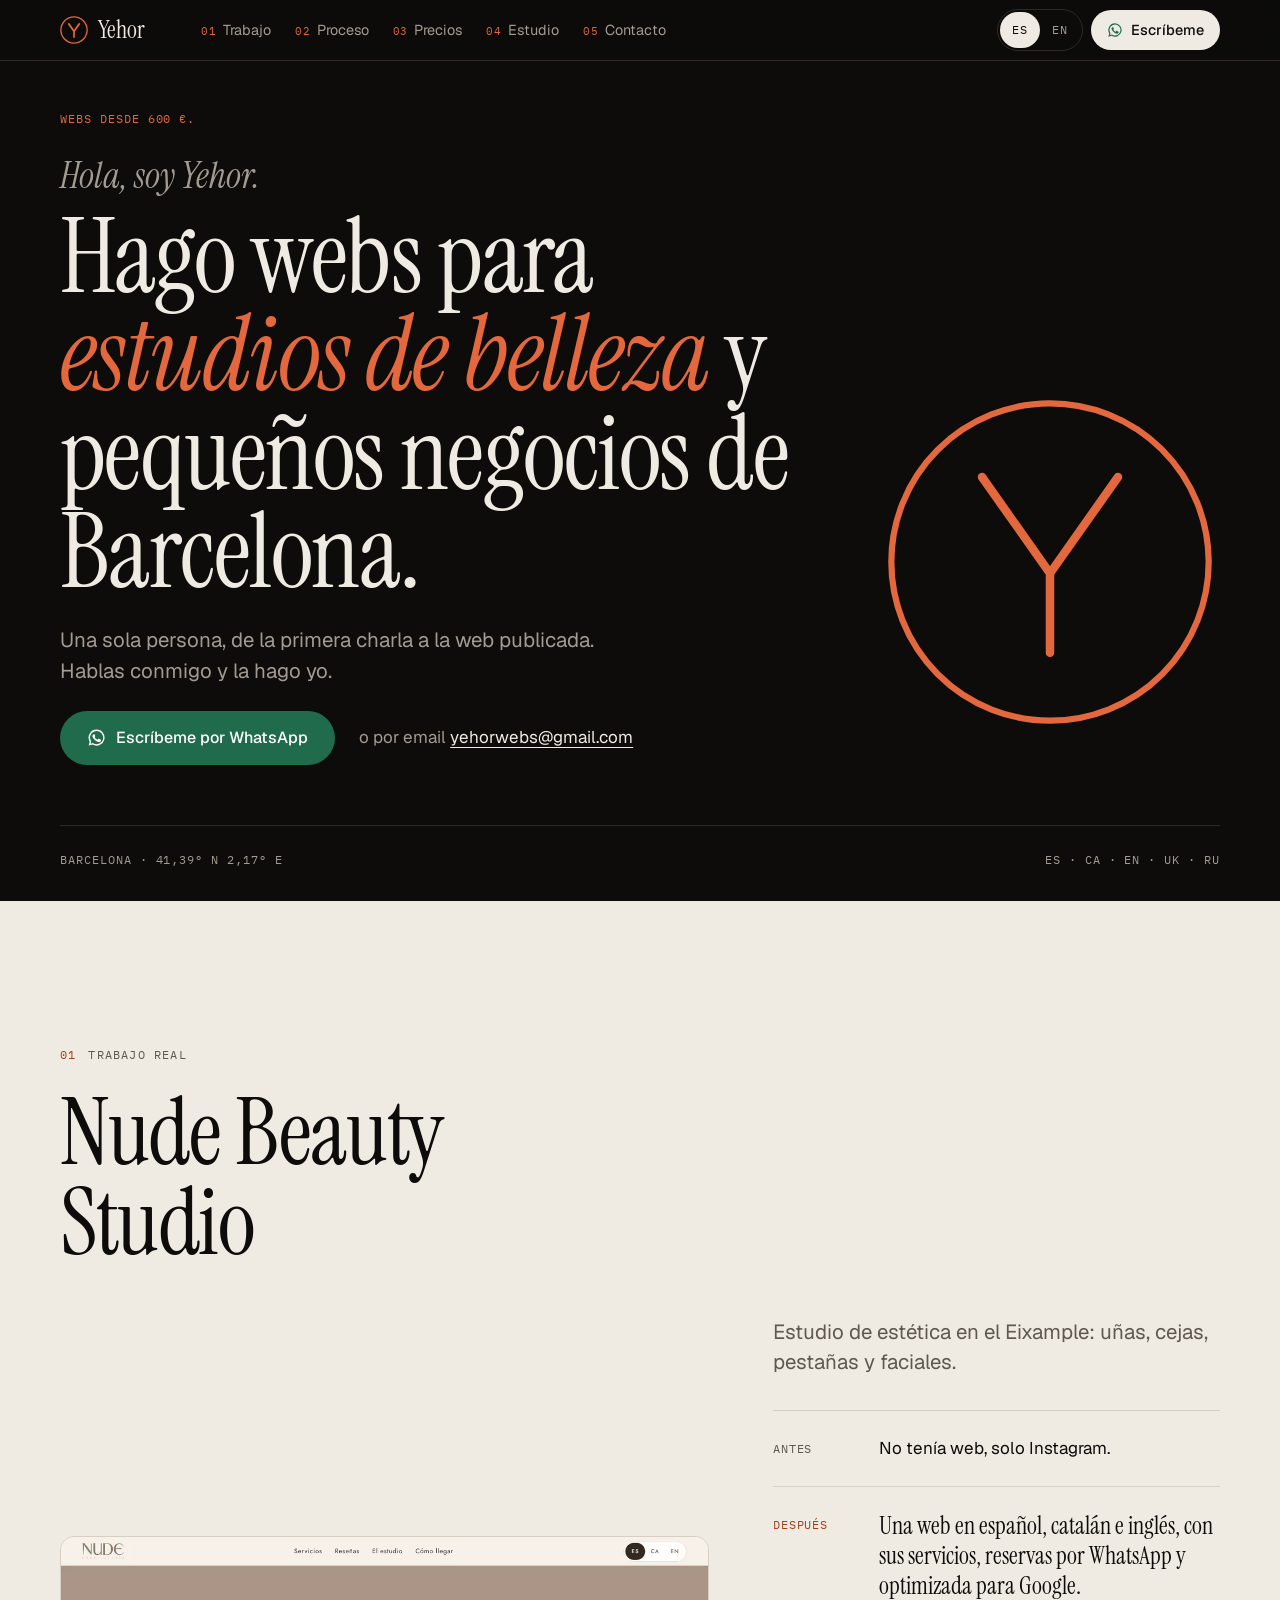
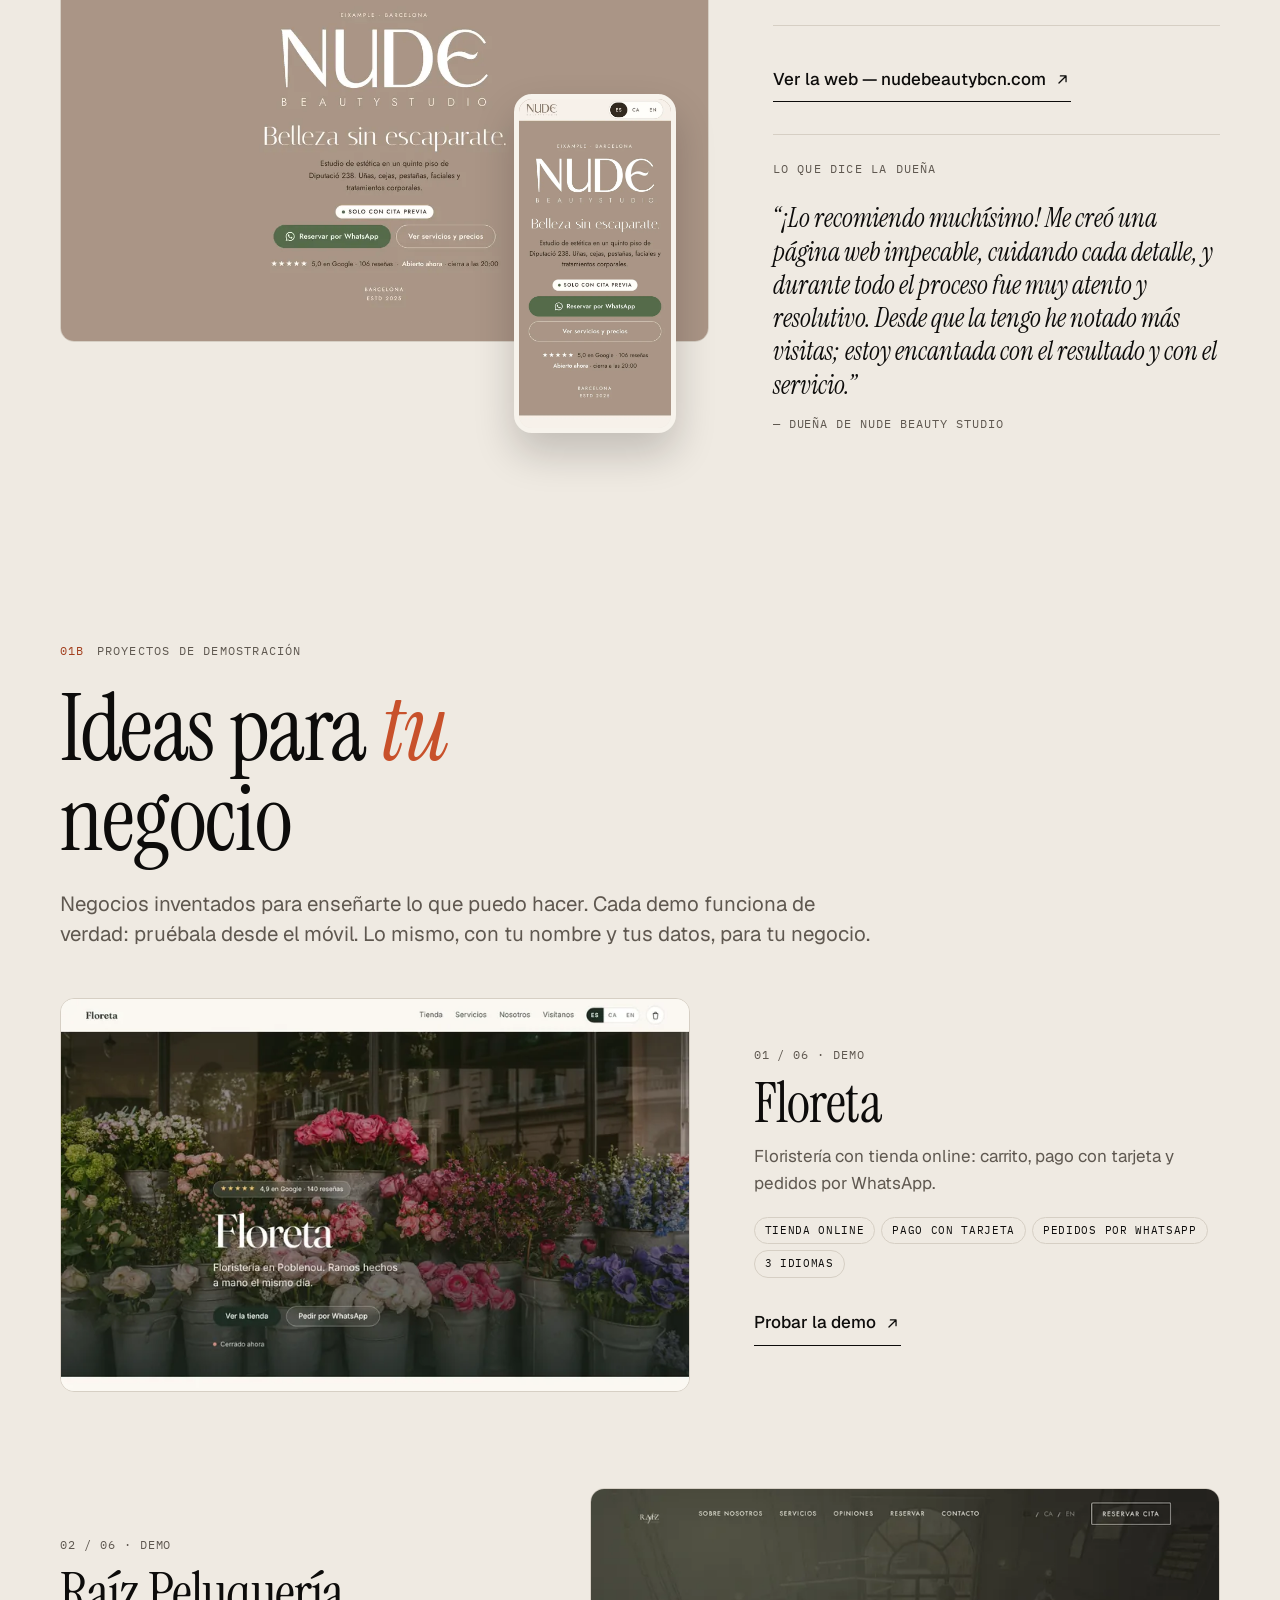
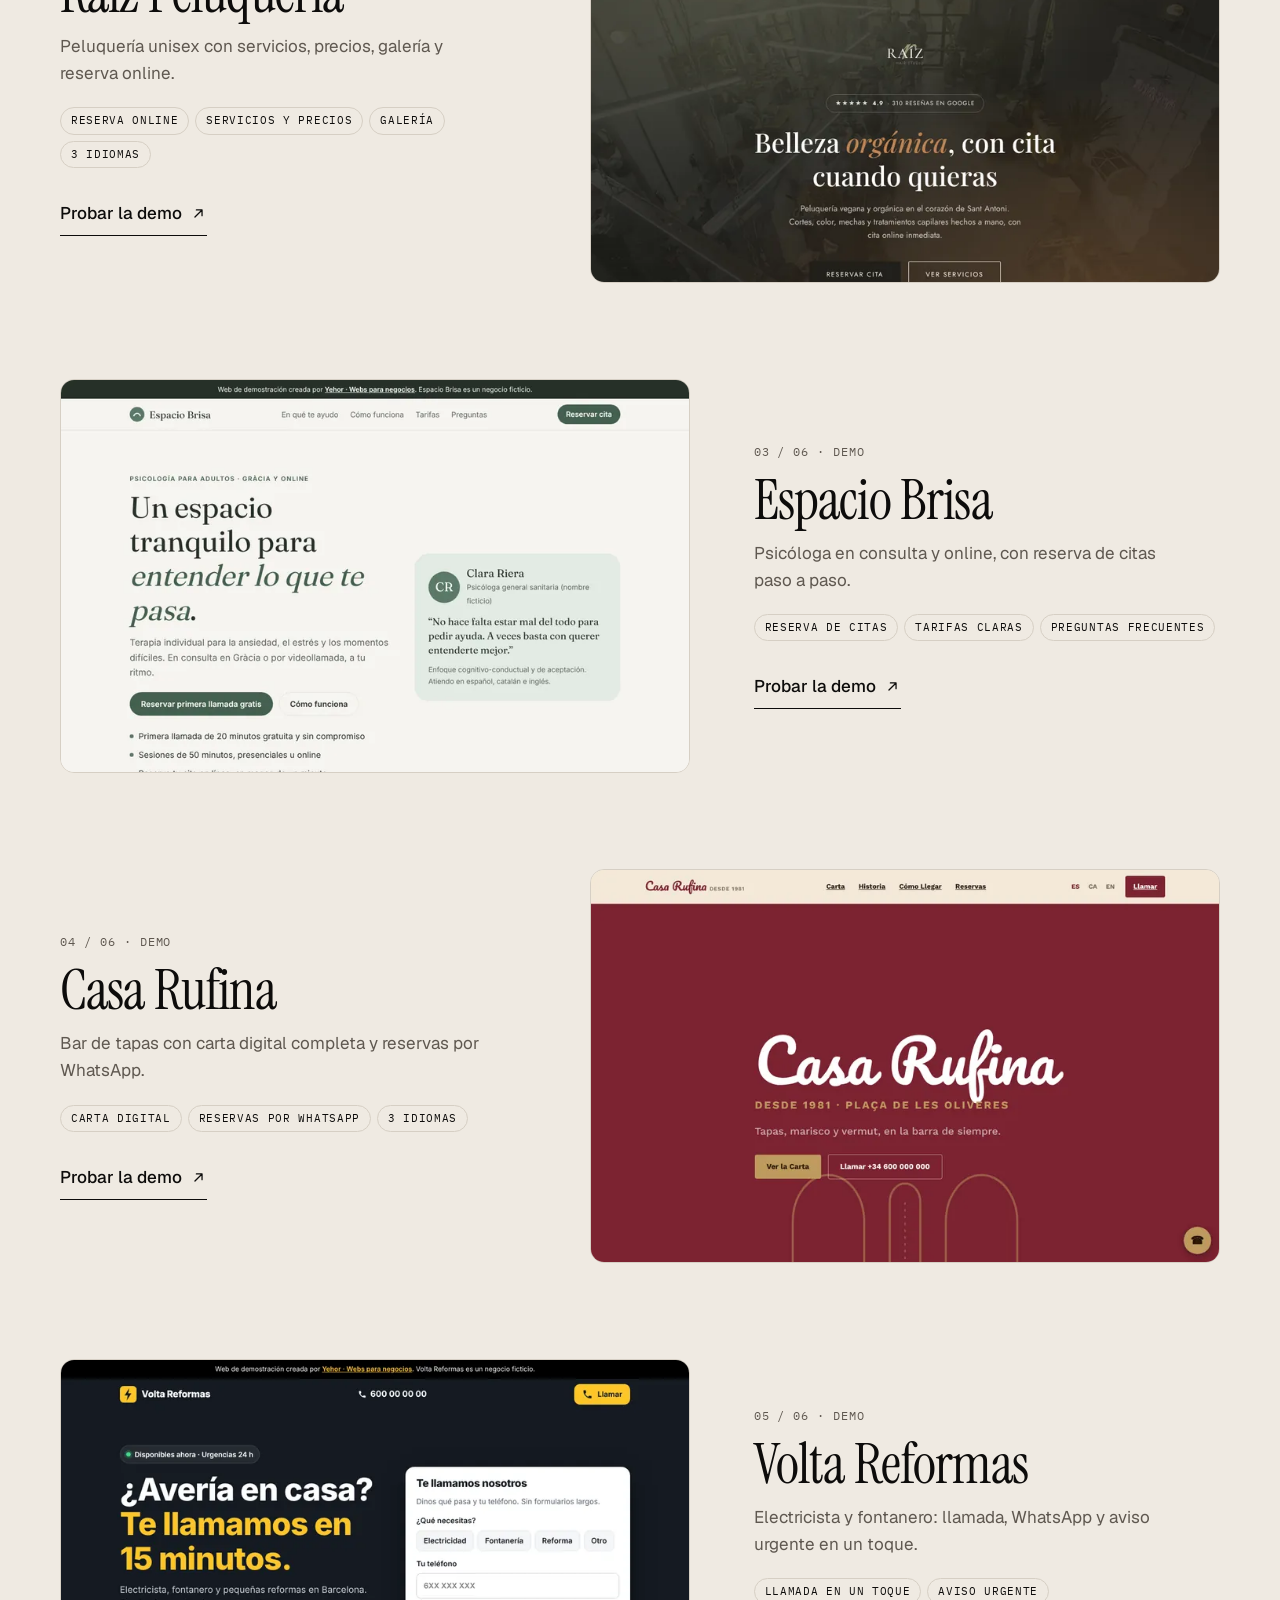
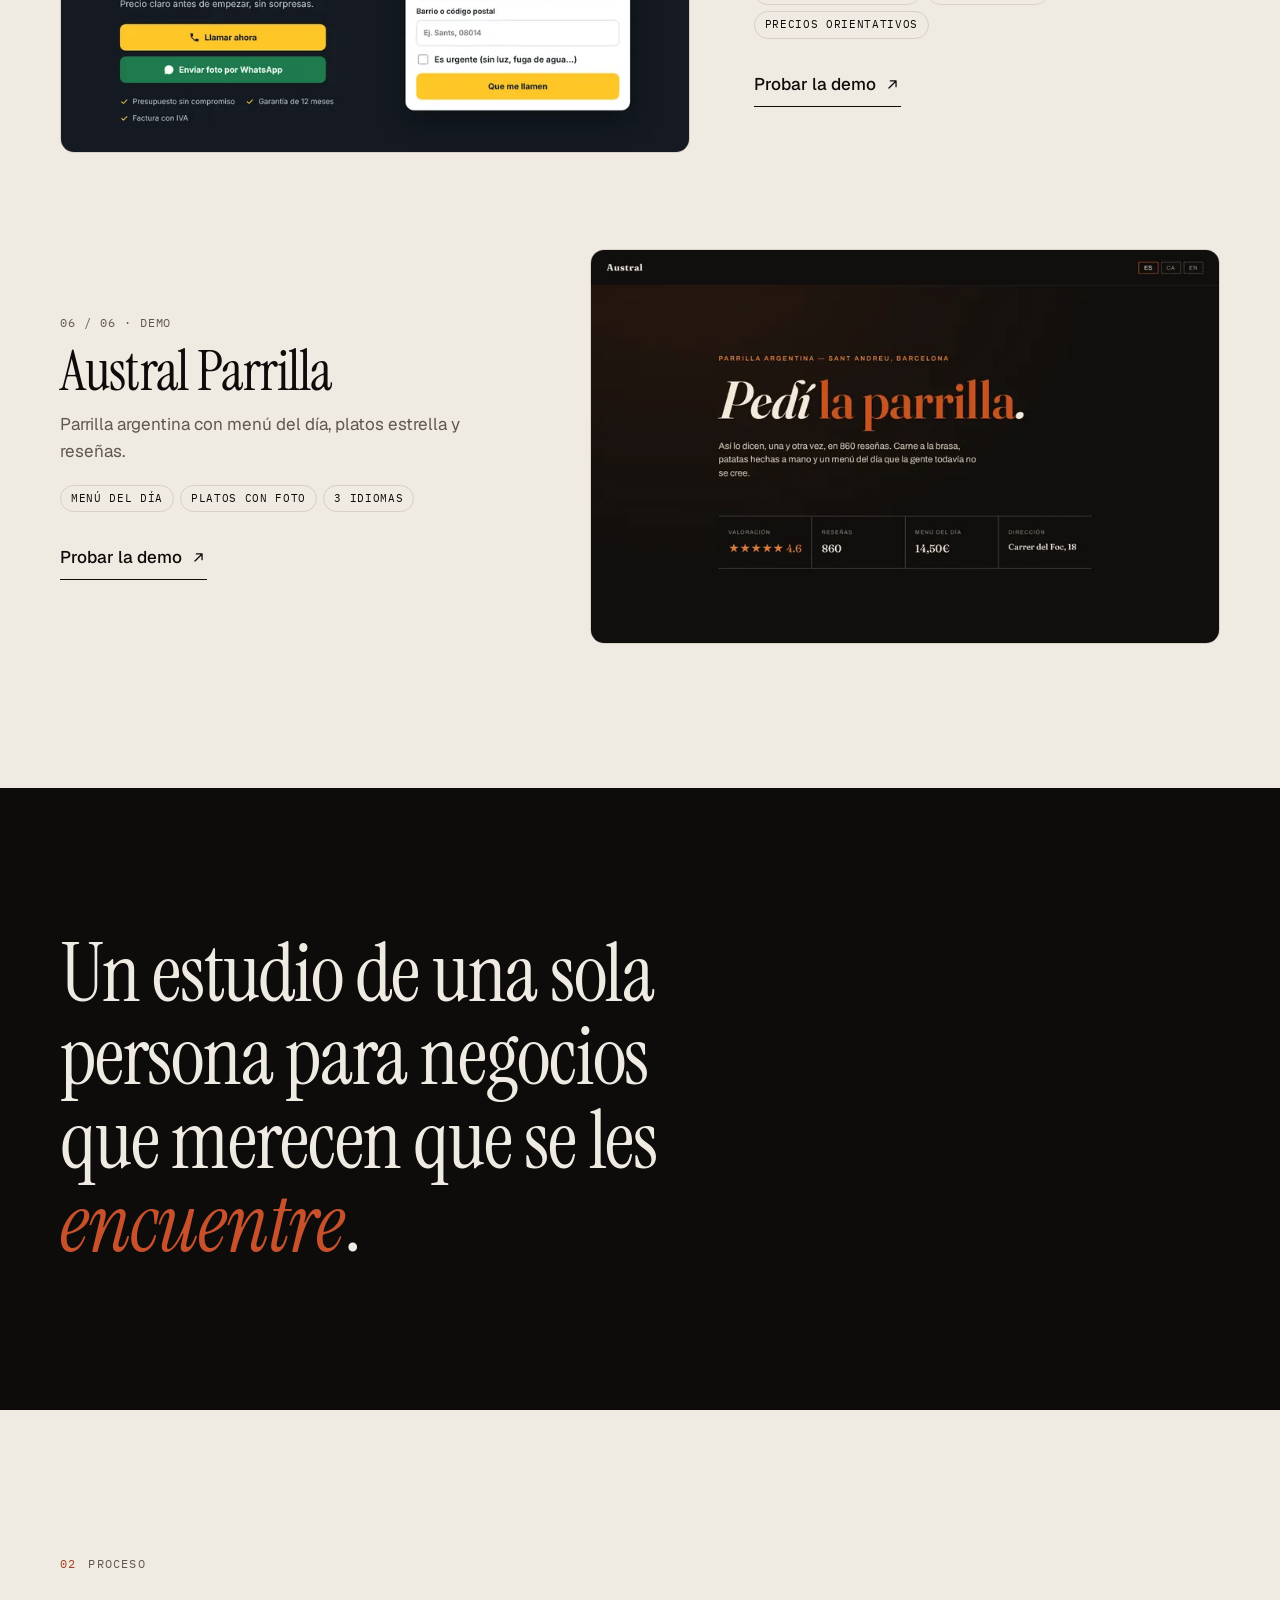
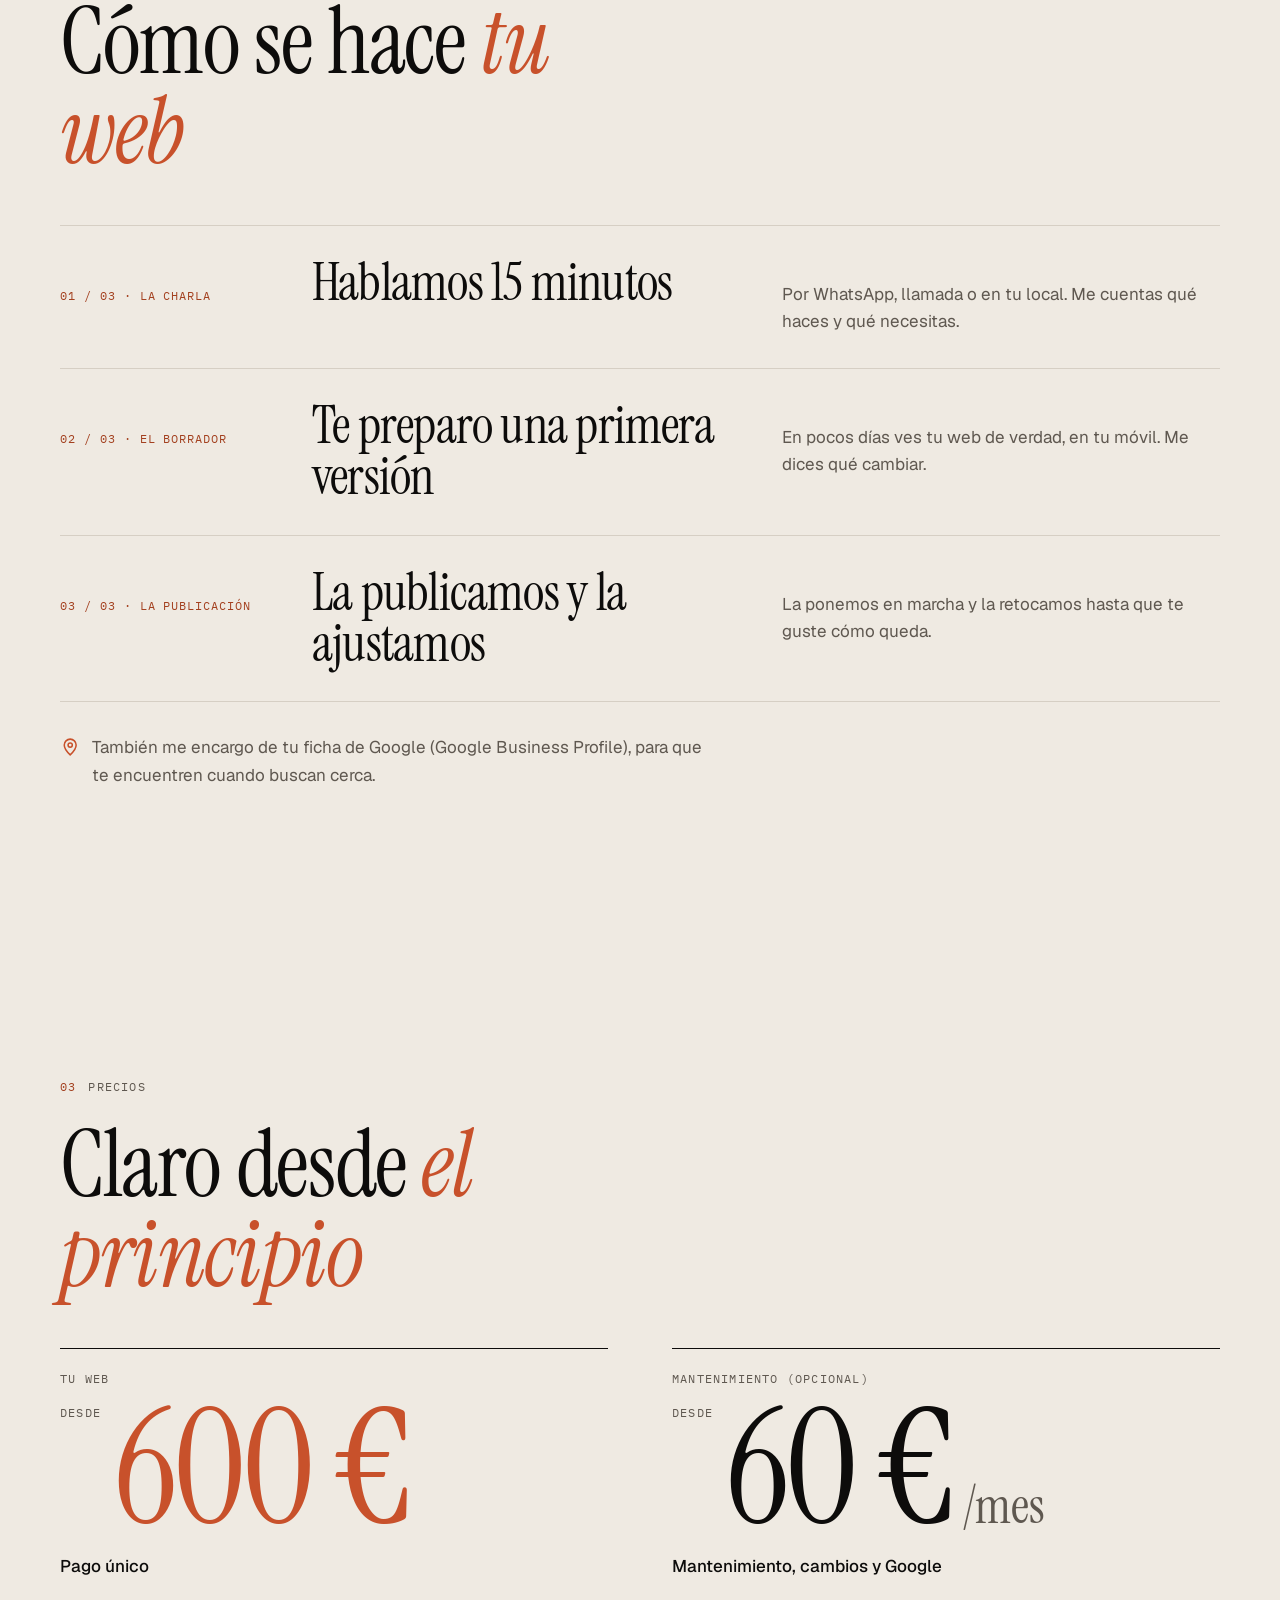
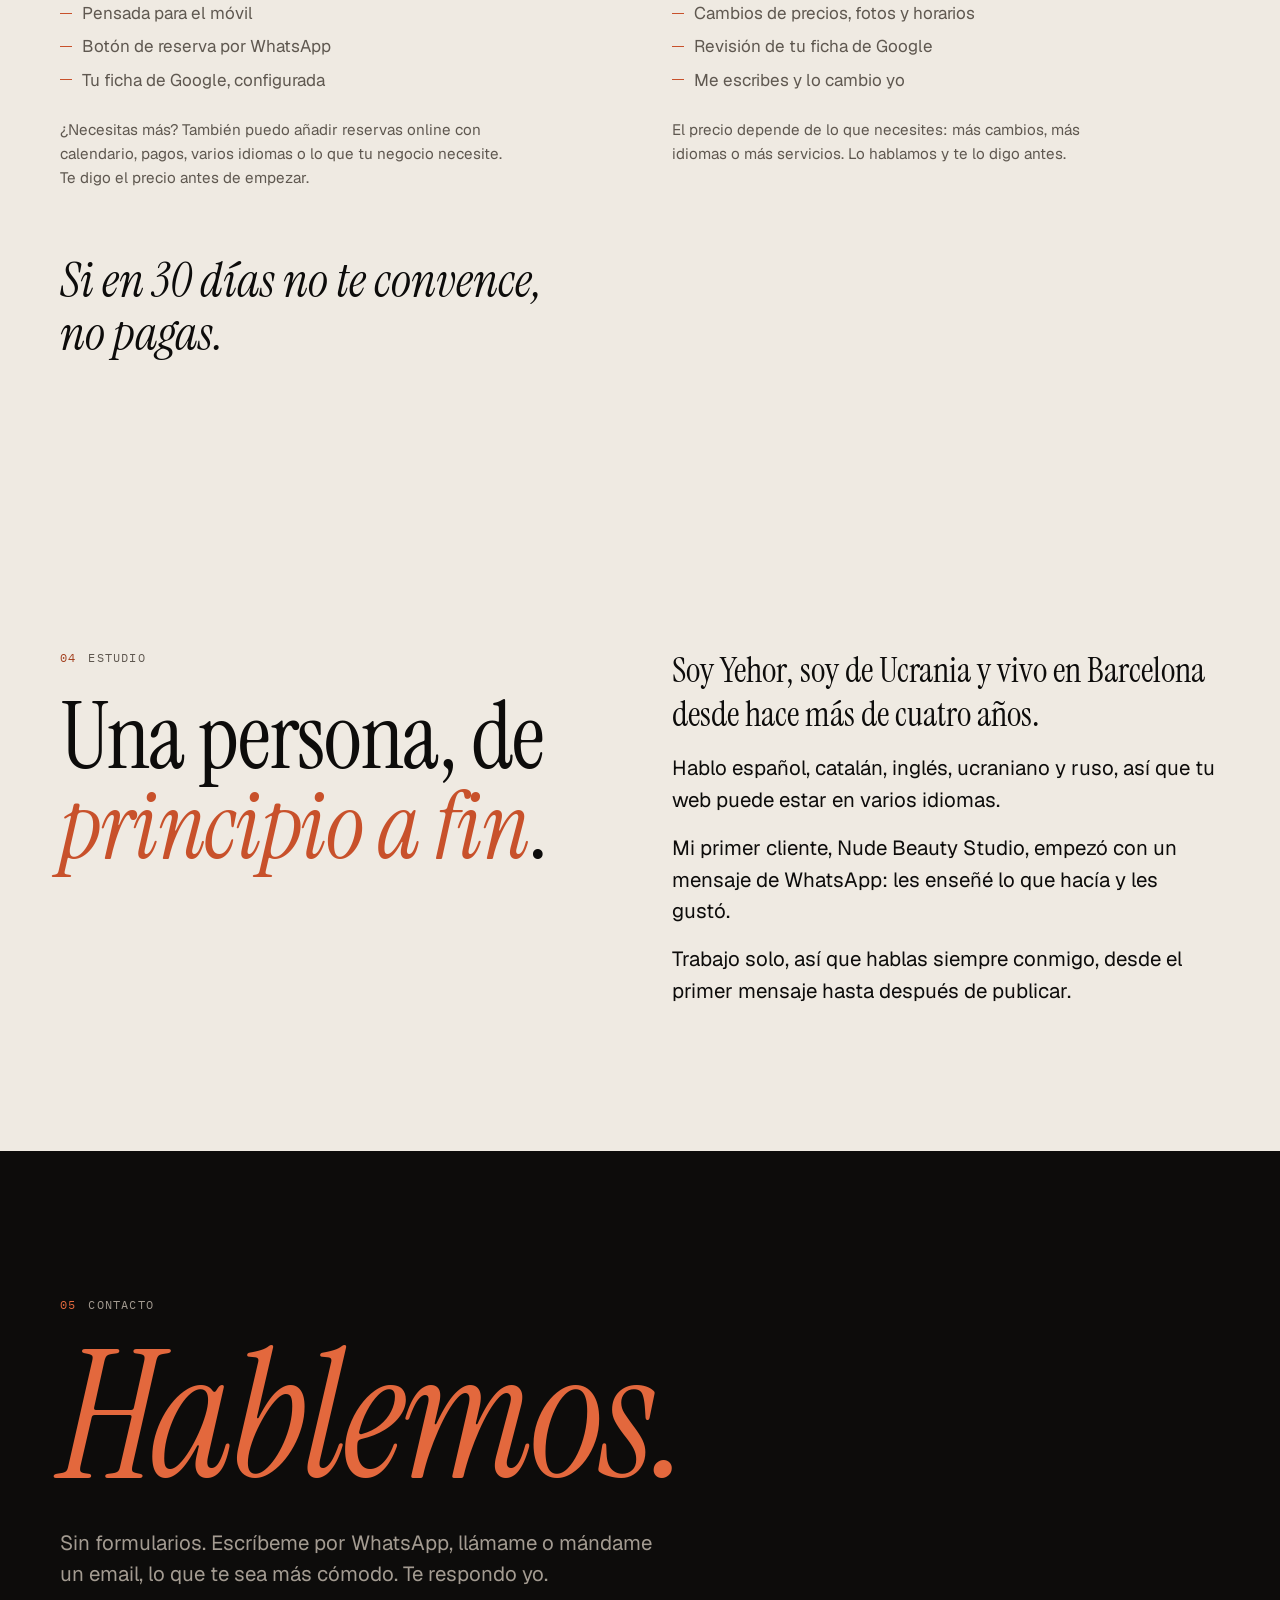
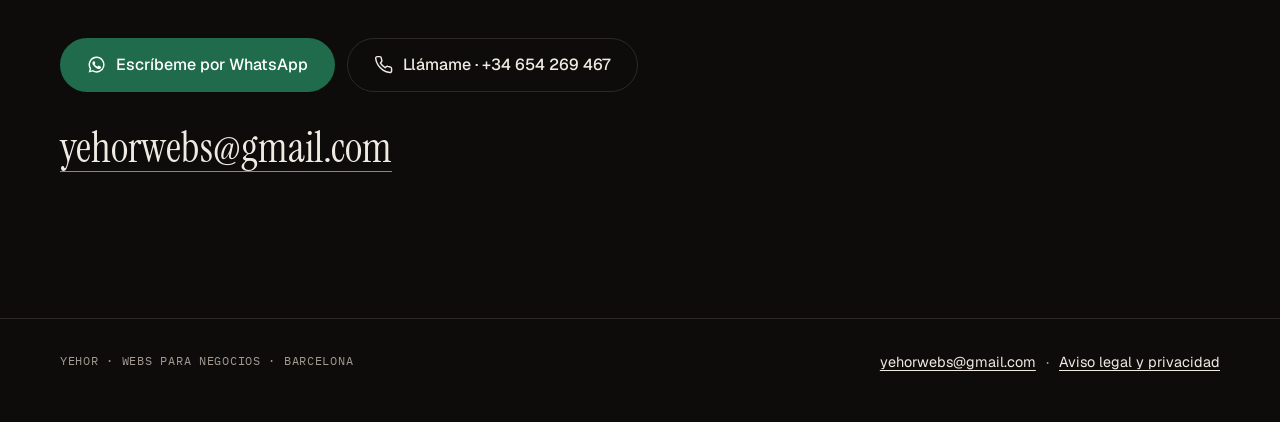
==== commit 1d221154: "Hero: real 3D dark-chrome Y in a clay ring (Three.js, loaded after paint); publish Nude Beauty owner" ====
--- a/index.html
+++ b/index.html
@@ -1,5 +1,5 @@
 <!doctype html>
-<html lang="es">
+<html lang="es" data-v="202611032156">
 <head>
   <meta charset="utf-8">
   <meta name="viewport" content="width=device-width, initial-scale=1">
@@ -29,7 +29,7 @@
 
   <link rel="preload" href="/fonts/instrument-serif-latin.woff2" as="font" type="font/woff2" crossorigin>
   <link rel="preload" href="/fonts/geist-latin.woff2" as="font" type="font/woff2" crossorigin>
-  <link rel="stylesheet" href="/css/styles.css?v=202611032141">
+  <link rel="stylesheet" href="/css/styles.css?v=202611032156">
 
   <script type="application/ld+json">
   {
@@ -139,8 +139,8 @@
     </symbol>
   </svg>
 
-  <script src="/js/content.js?v=202611032141"></script>
-  <script src="/js/main.js?v=202611032141"></script>
+  <script src="/js/content.js?v=202611032156"></script>
+  <script src="/js/main.js?v=202611032156"></script>
   <script defer src="/_vercel/insights/script.js"></script>
 </body>
 </html>
--- a/css/styles.css
+++ b/css/styles.css
@@ -186,6 +186,17 @@
 .sig circle, .sig path { fill: none; stroke: var(--clay-on-ink); stroke-width: 2.2; stroke-linecap: round; stroke-linejoin: round; stroke-dasharray: 1; stroke-dashoffset: 1; animation: draw 1.6s cubic-bezier(.65, 0, .35, 1) .2s forwards; }
 .sig path { stroke-width: 3; animation-delay: 1.1s; animation-duration: 1.1s; }
 .drawn .sig circle, .drawn .sig path { animation: none; stroke-dashoffset: 0; }
+
+/* 3D: el lienzo vive en .stage; la Y dibujada es el respaldo */
+.hero { position: relative; }
+.stage { position: absolute; z-index: 0; top: 70px; right: -22px; width: min(48vw, 190px); aspect-ratio: 1; pointer-events: none; }
+.hero__text, .hero__top, .hero__meta { position: relative; z-index: 1; }
+.hero3d { width: 100%; height: 100%; display: block; pointer-events: auto; cursor: grab; opacity: 0; animation: fade-in 1.2s ease .1s forwards; }
+.hero3d.is-dragging { cursor: grabbing; }
+@keyframes fade-in { to { opacity: 1; } }
+.has-3d .sig { opacity: 0; transition: opacity .6s; }
+/* En móvil el texto pasa por encima del 3D: los toques sobre el texto giran la Y */
+@media (max-width: 899px) { .has-3d .hero__hello, .has-3d .hero h1, .has-3d .hero__sub { pointer-events: none; } }
 @keyframes draw { to { stroke-dashoffset: 0; } }
 
 @media (min-width: 900px) {
@@ -194,6 +205,7 @@
   .hero__grid.has-photo { grid-template-areas: "top top" "text photo" "meta meta"; }
   .has-photo .sig { display: none; }
   .sig { width: 100%; max-width: 340px; justify-self: end; align-self: end; margin-bottom: var(--s5); }
+  .stage { position: relative; top: auto; right: auto; grid-area: sig; width: 128%; max-width: 460px; justify-self: end; align-self: end; margin: 0 -14% var(--s2) 0; }
   .hero__actions { grid-auto-flow: column; align-items: center; justify-content: start; gap: var(--s5); }
   .hero__actions .btn { width: auto; }
 }
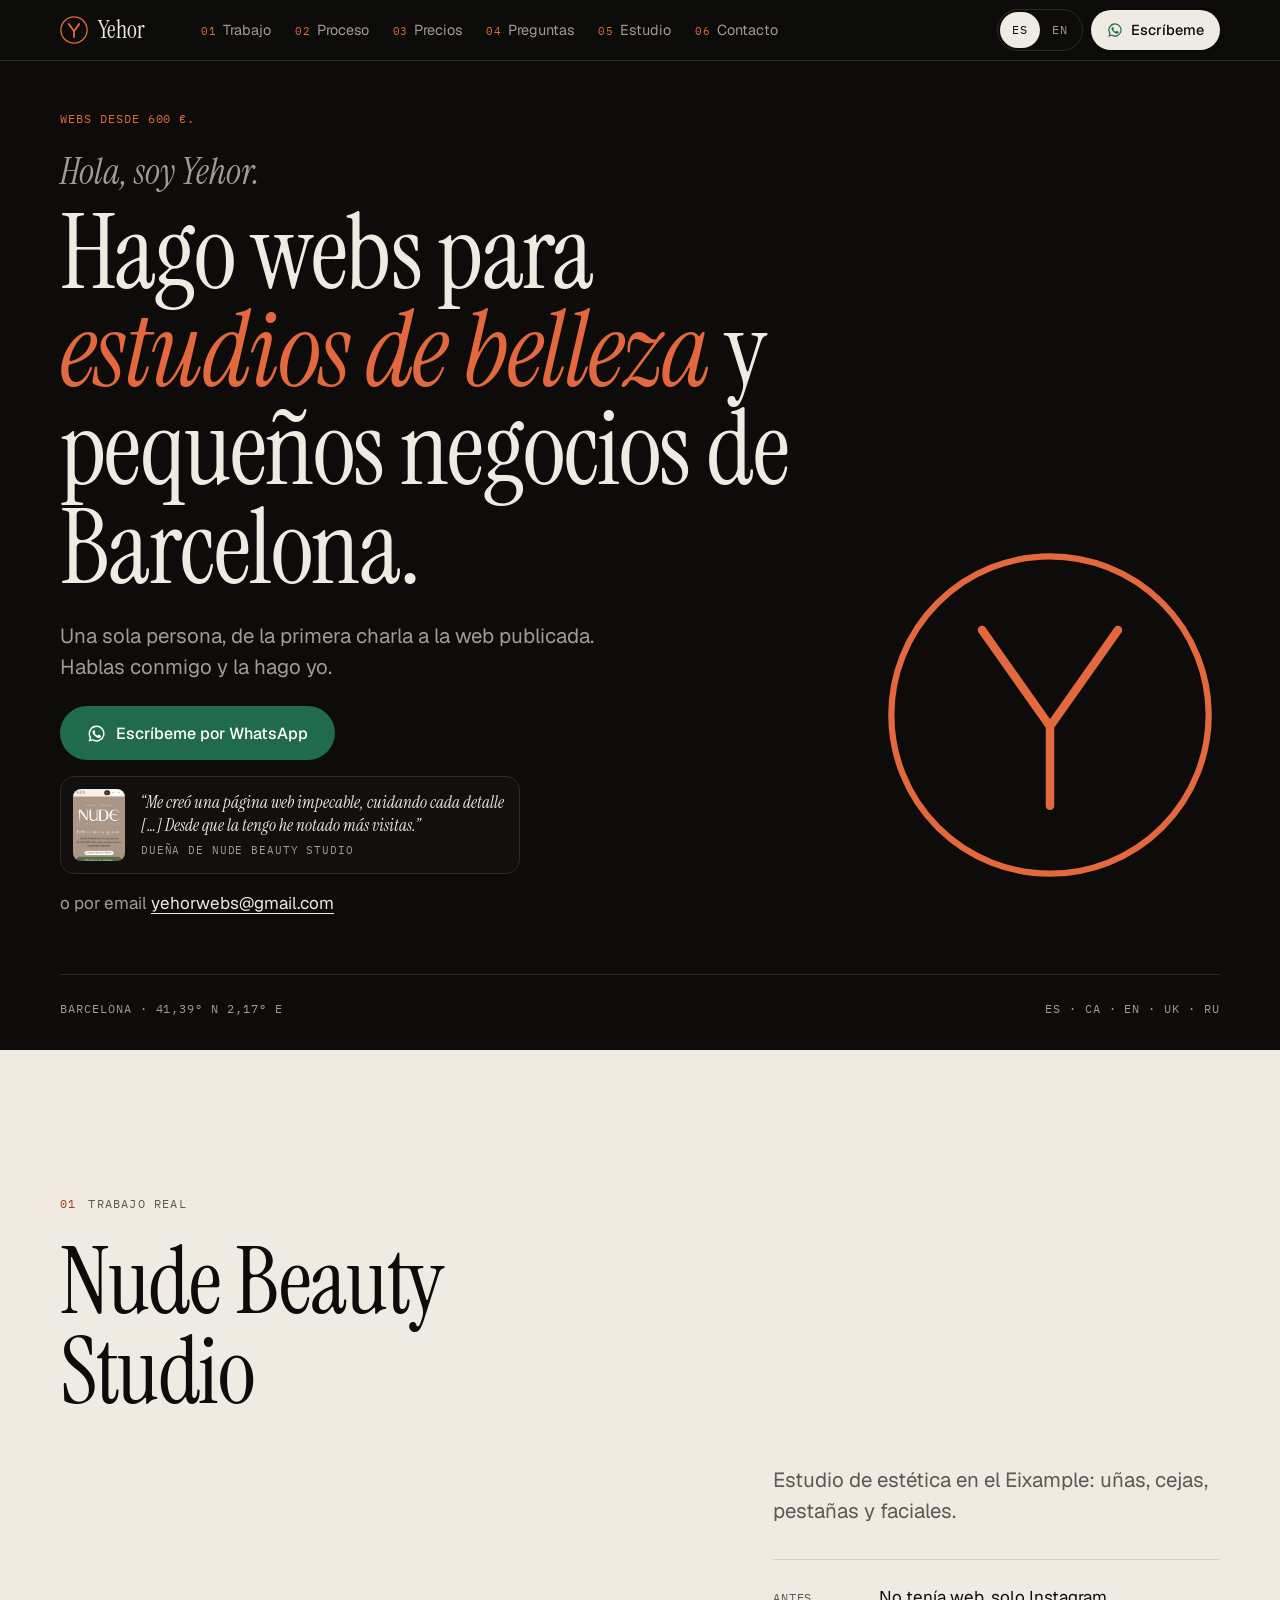
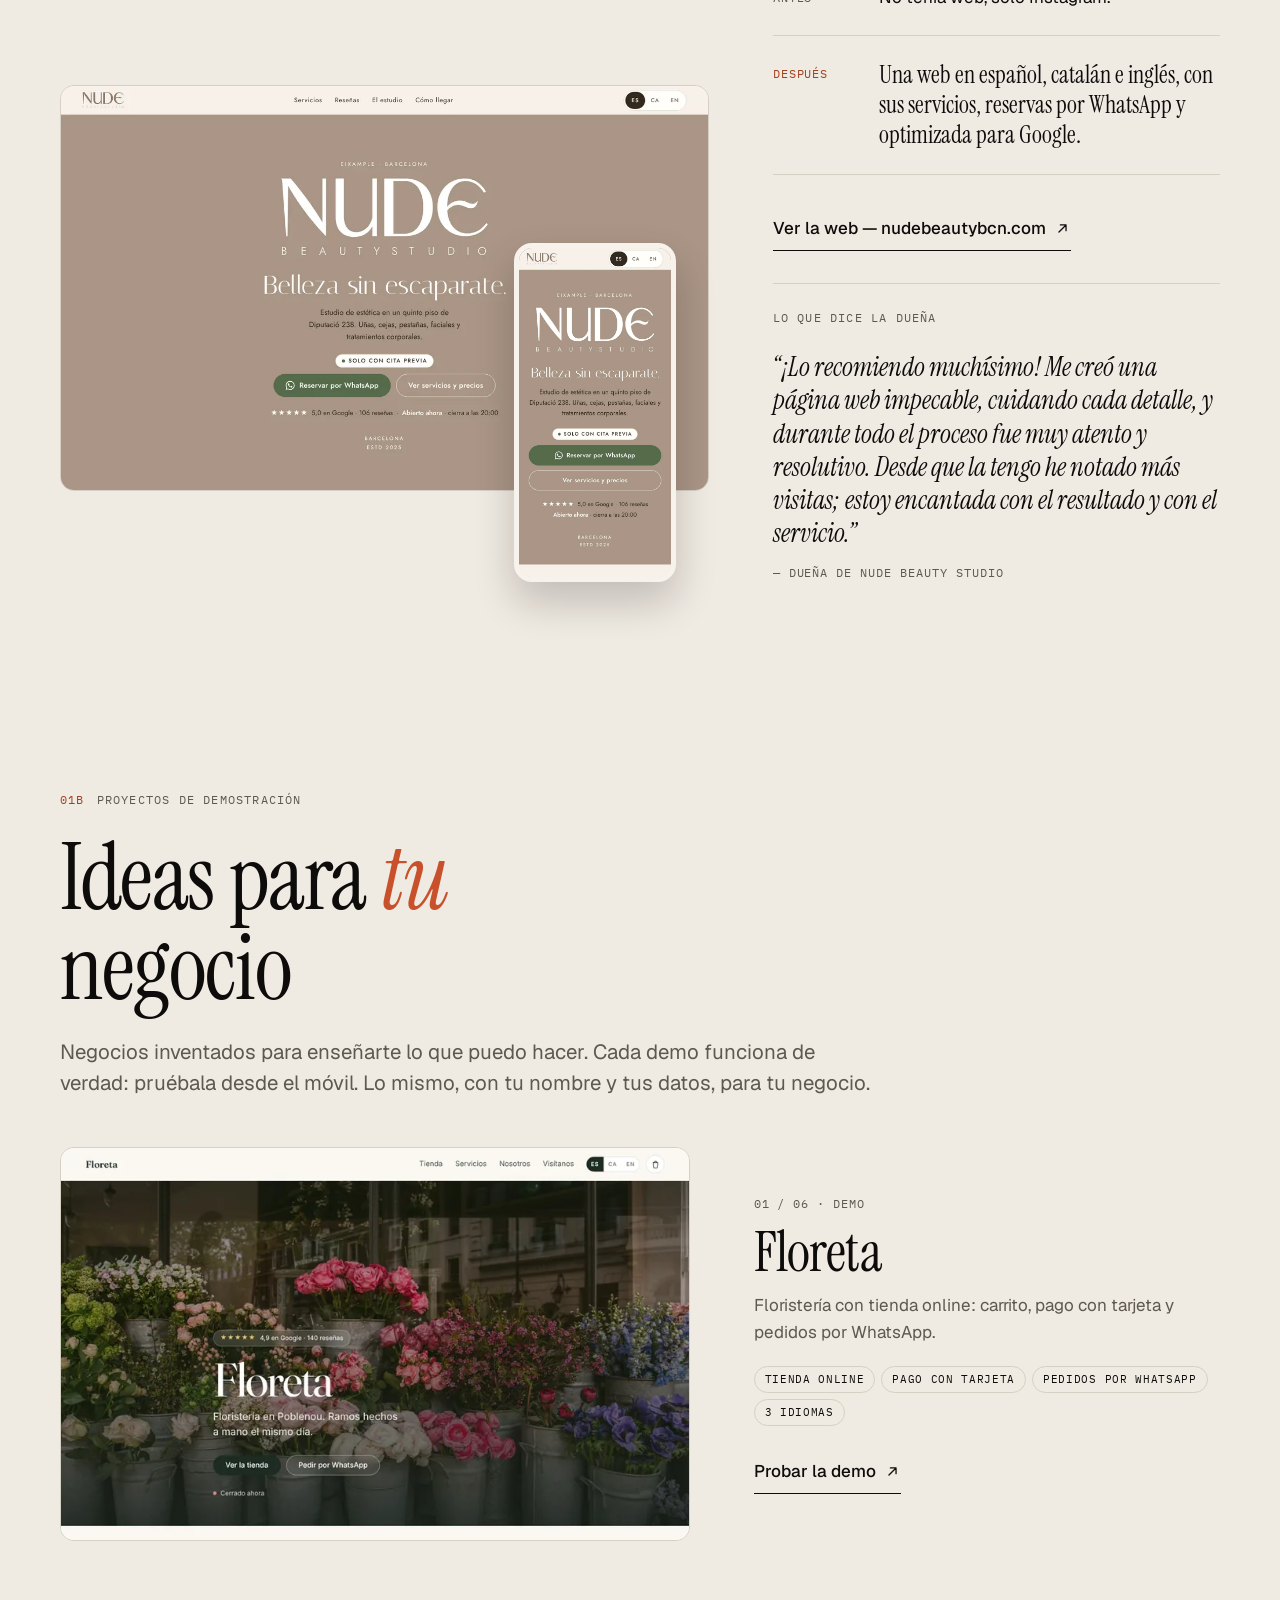
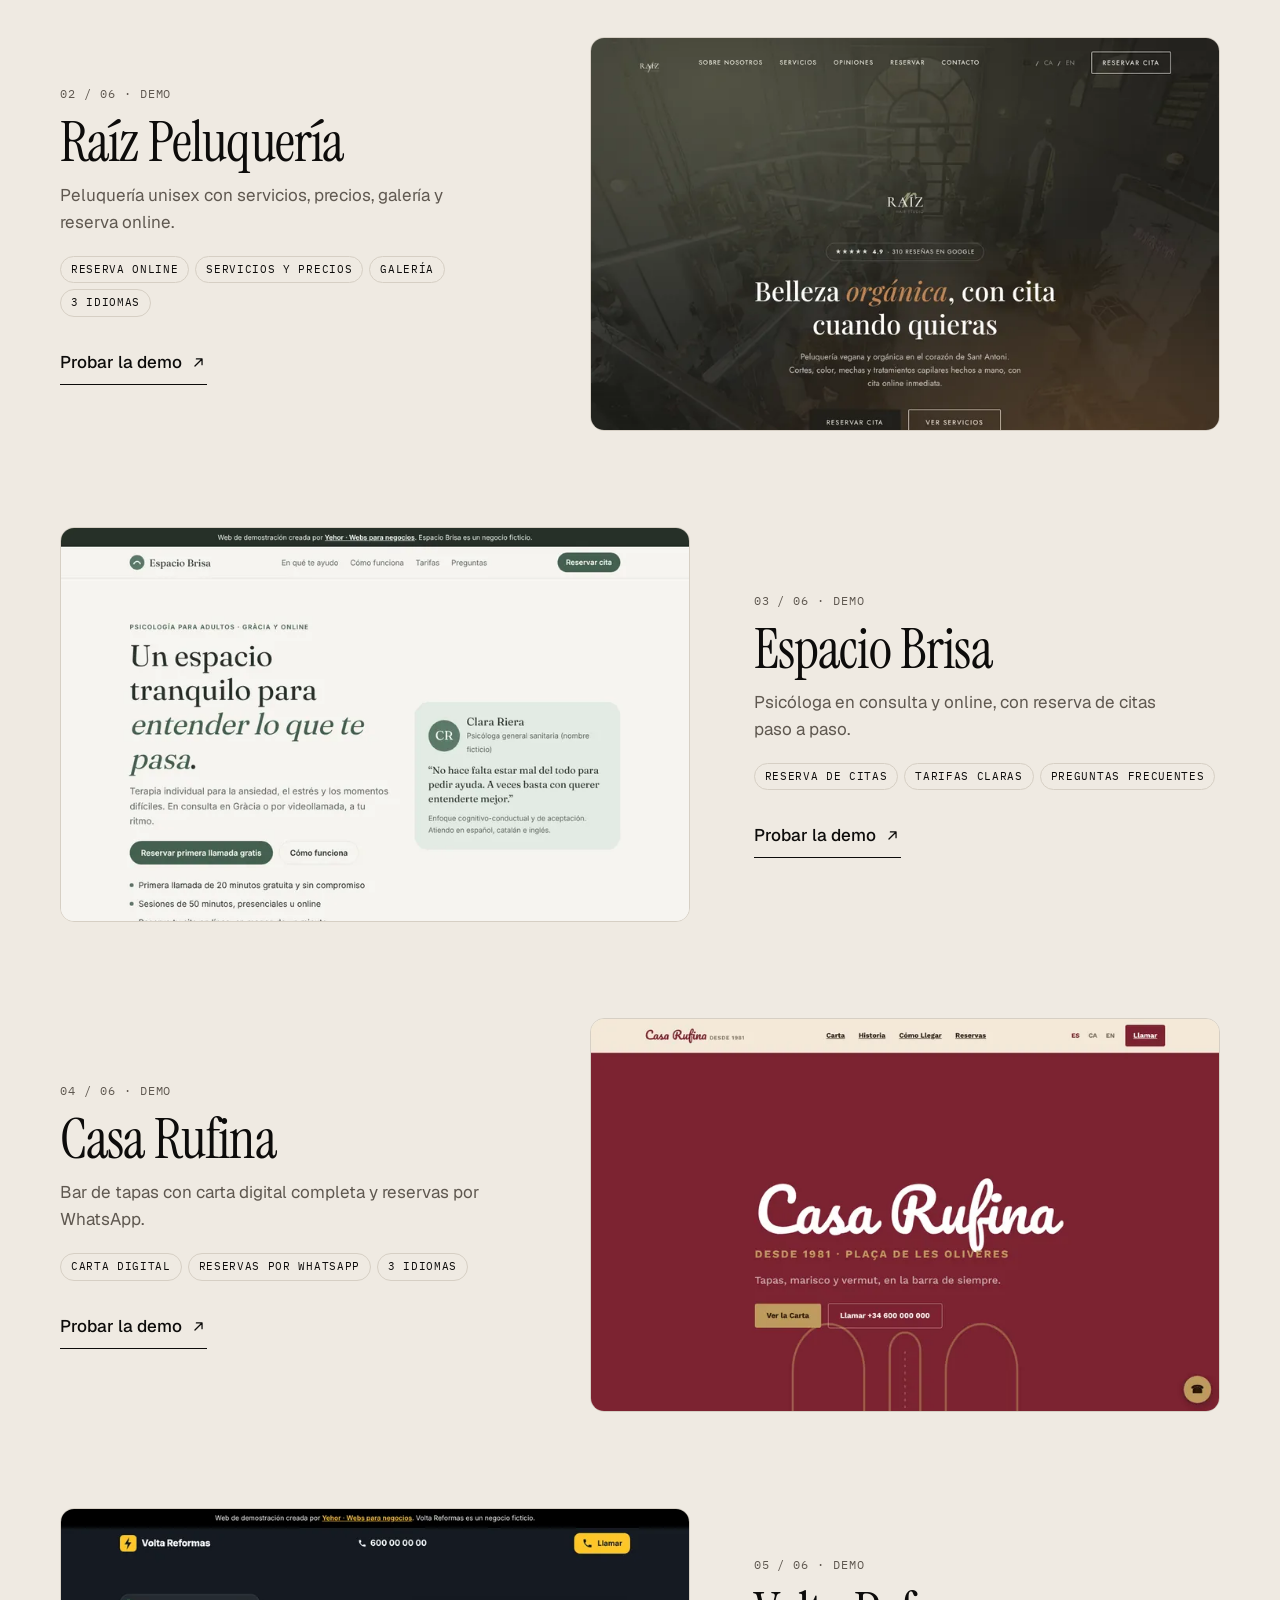
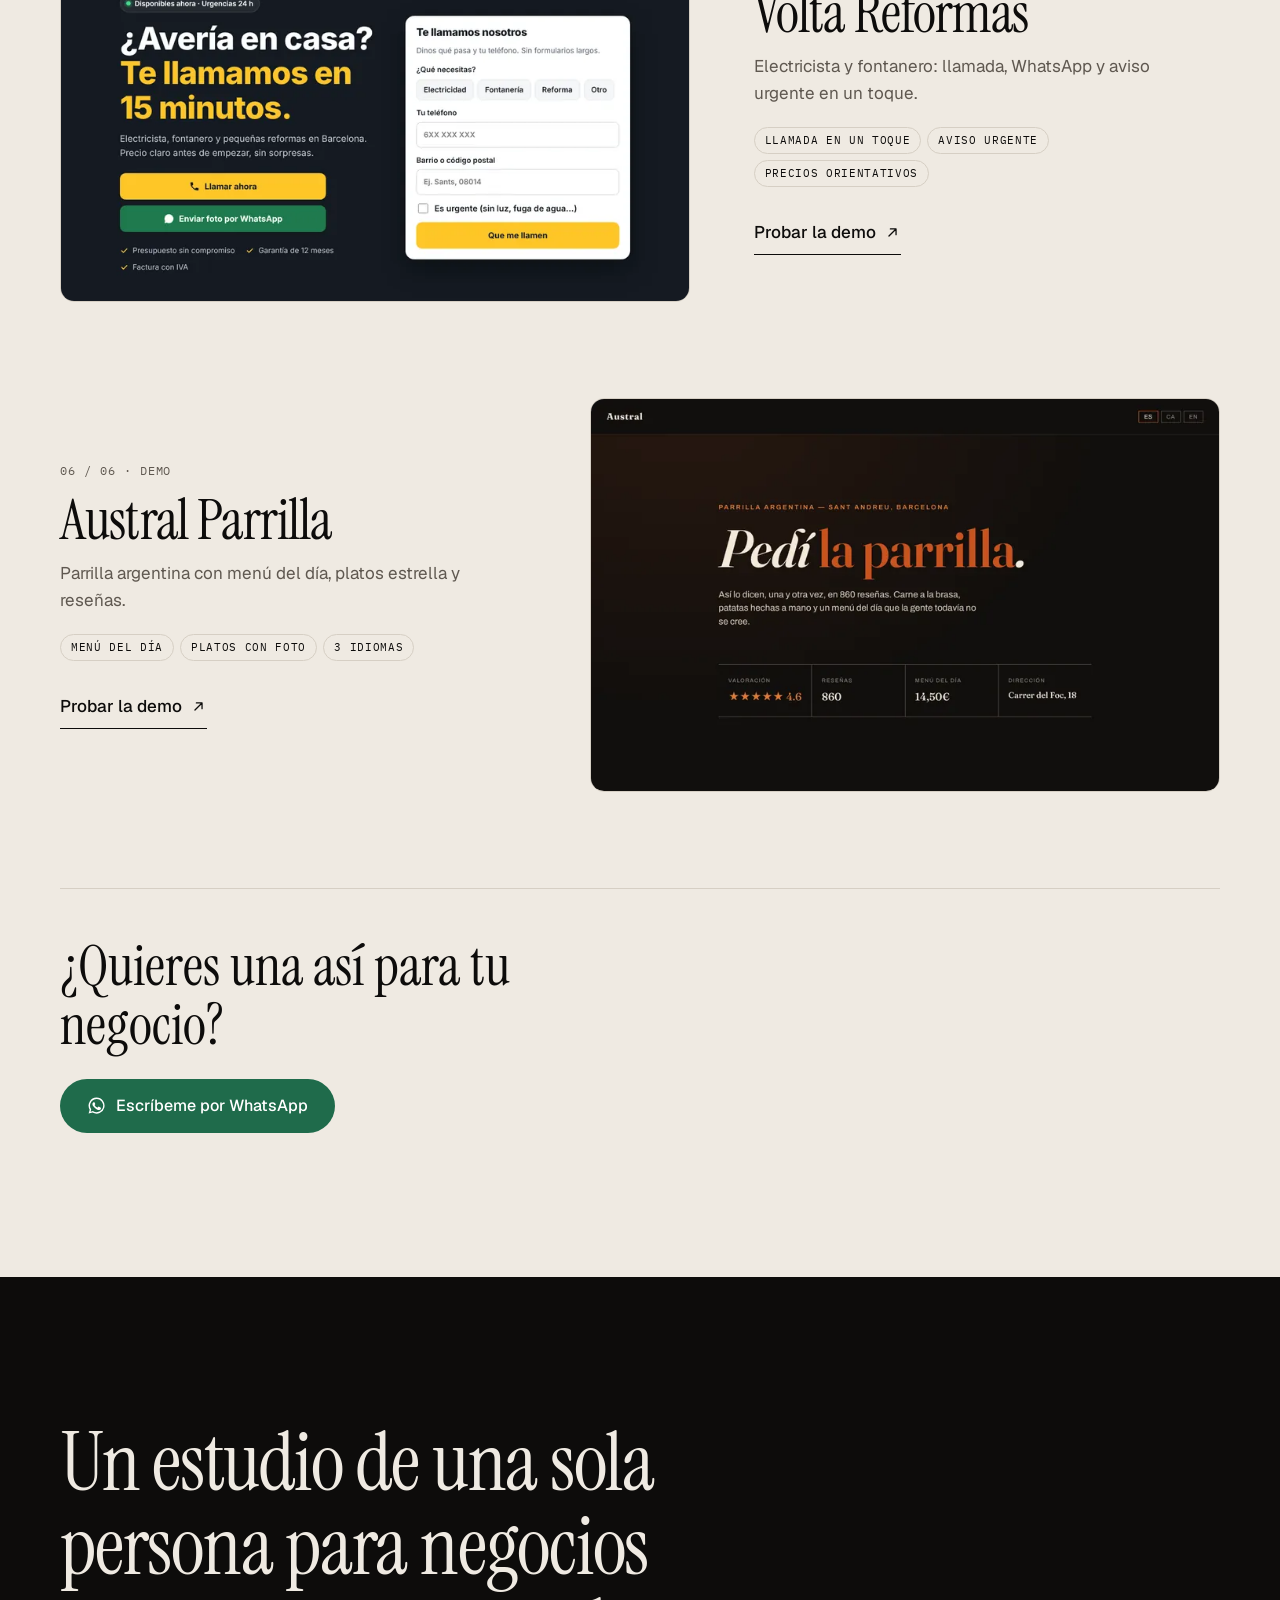
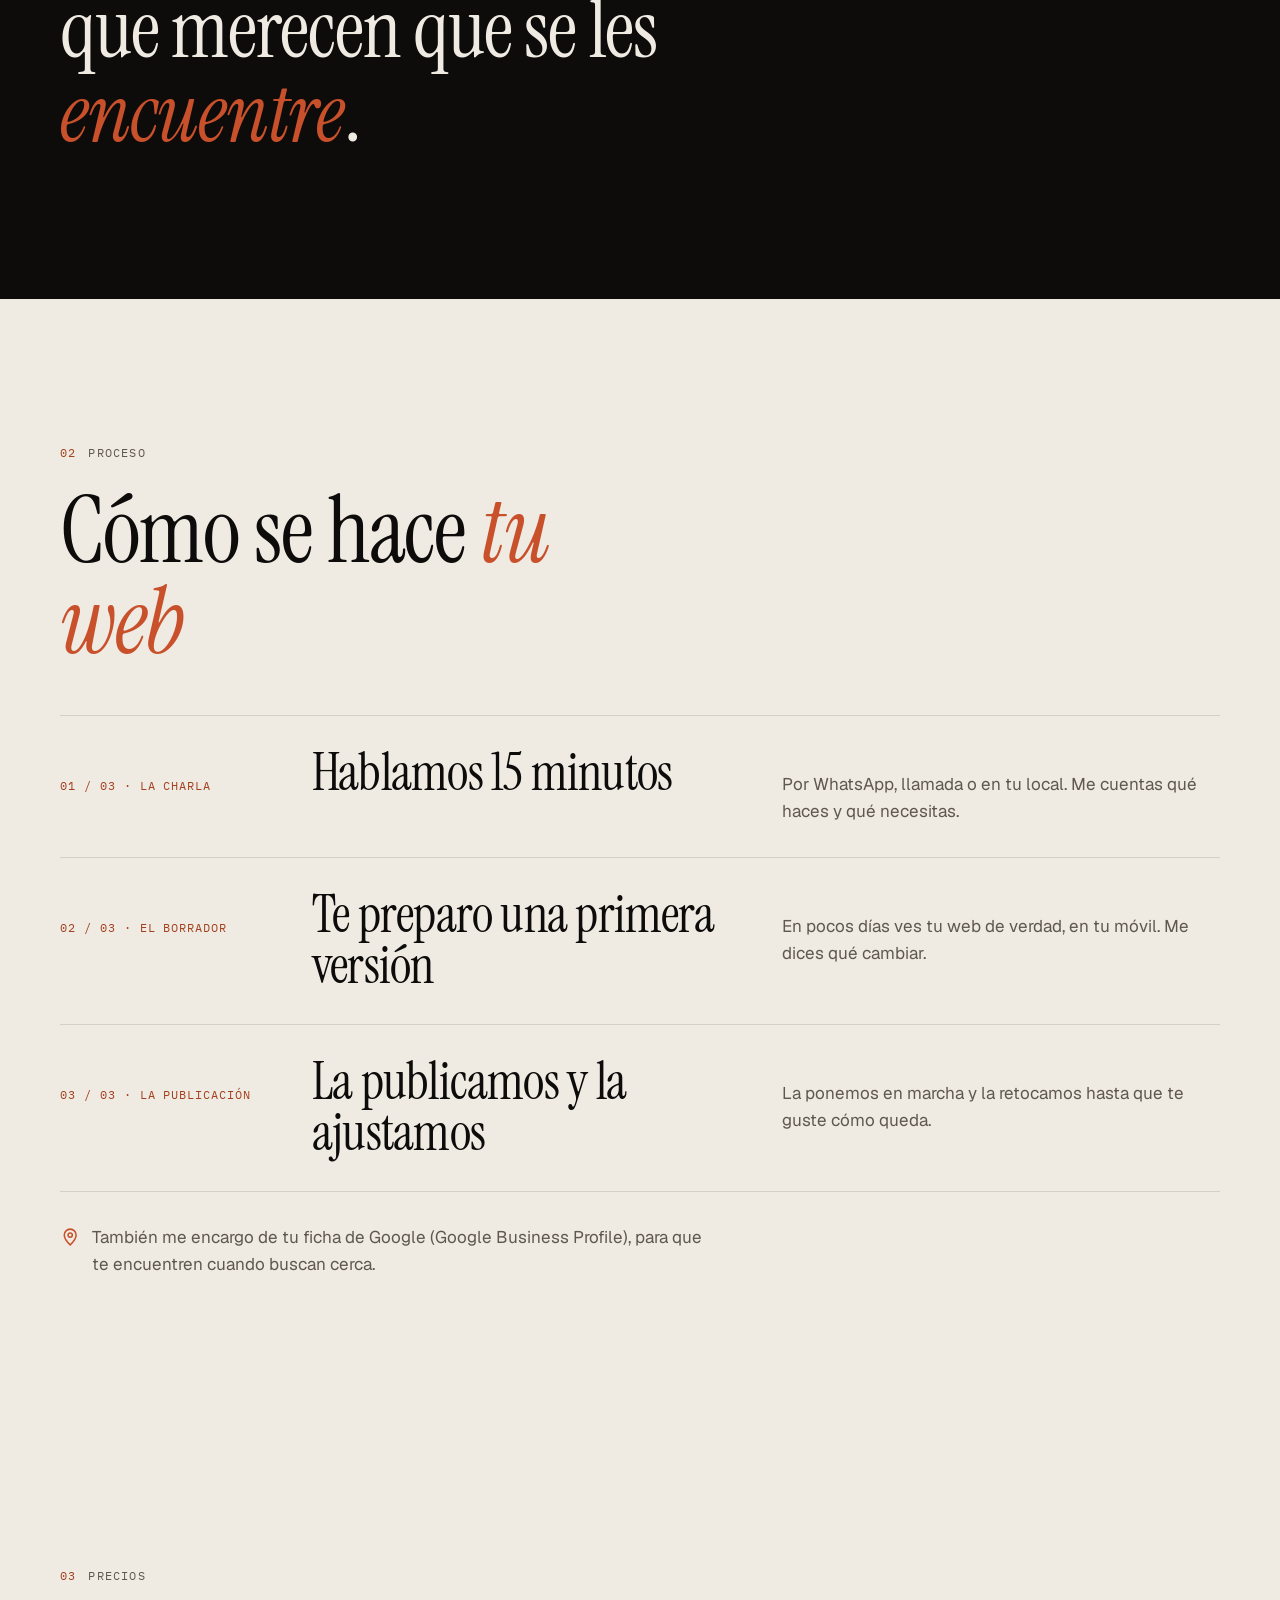
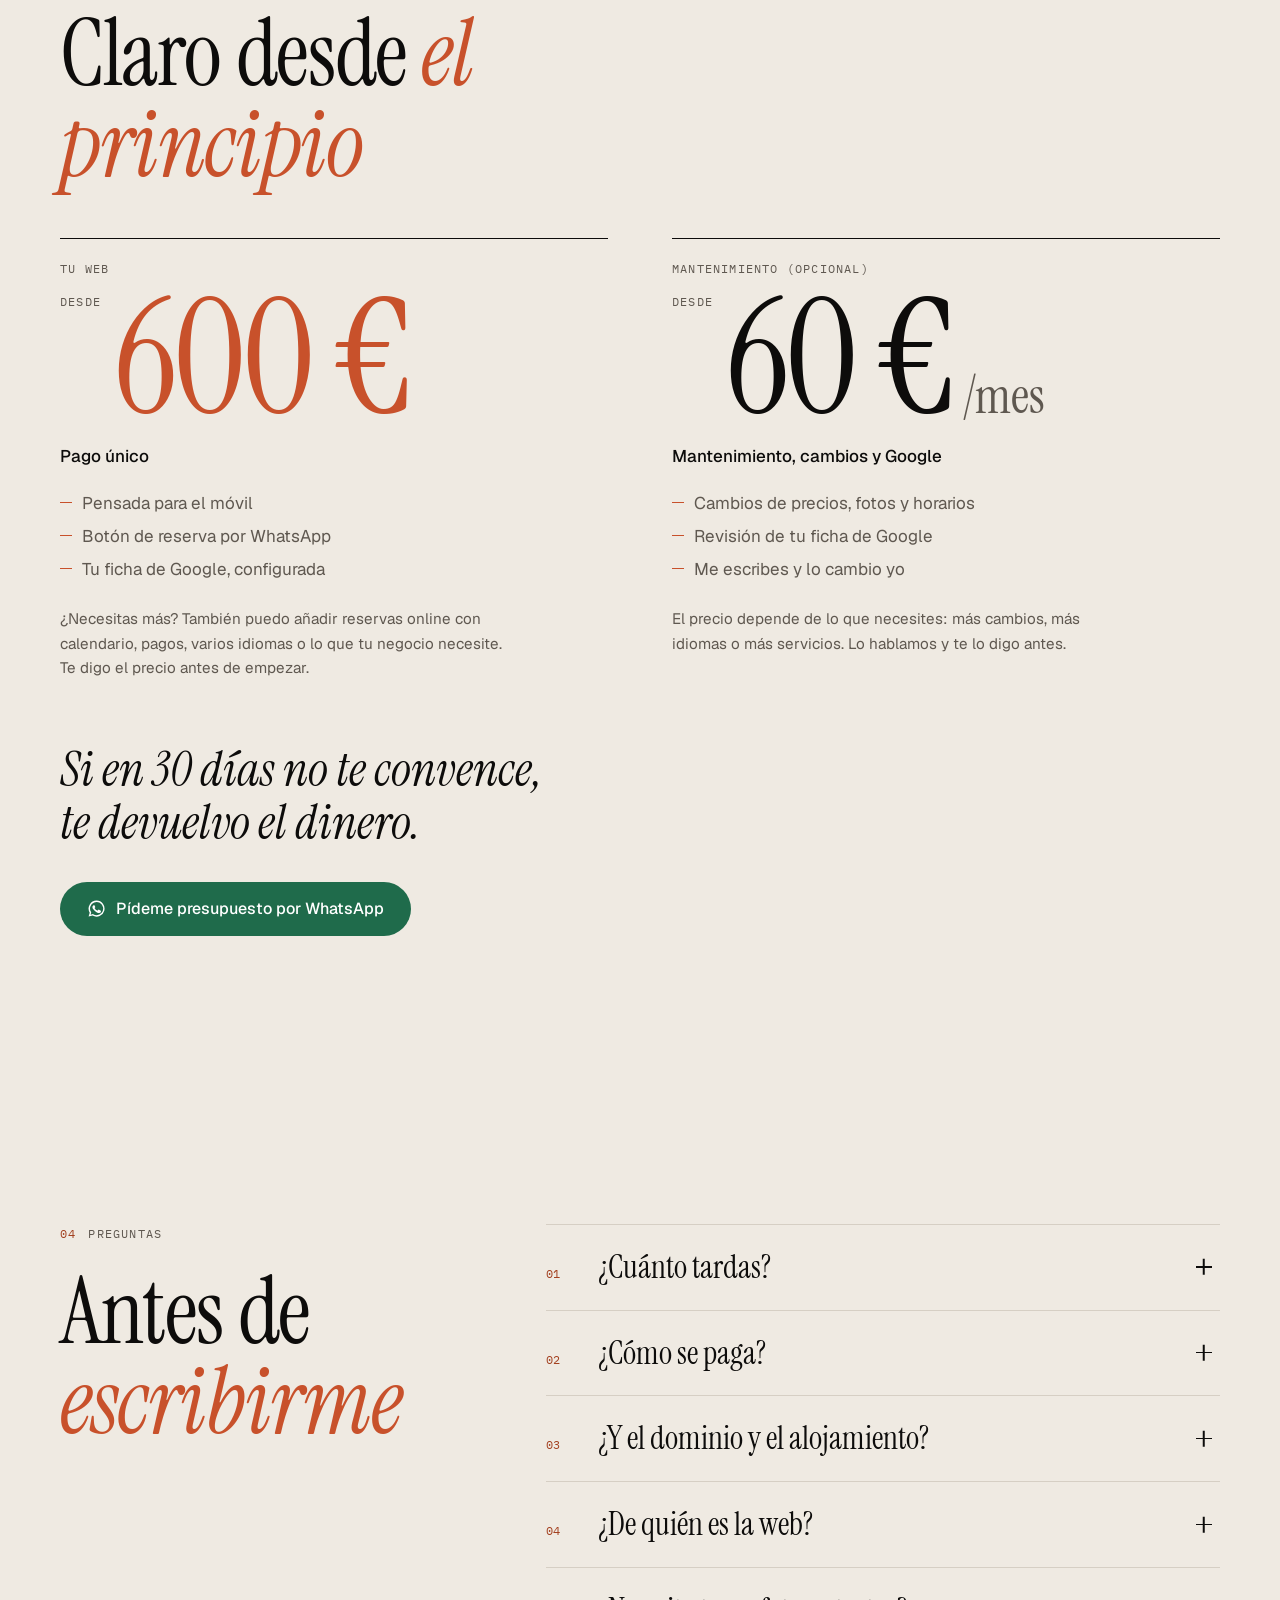
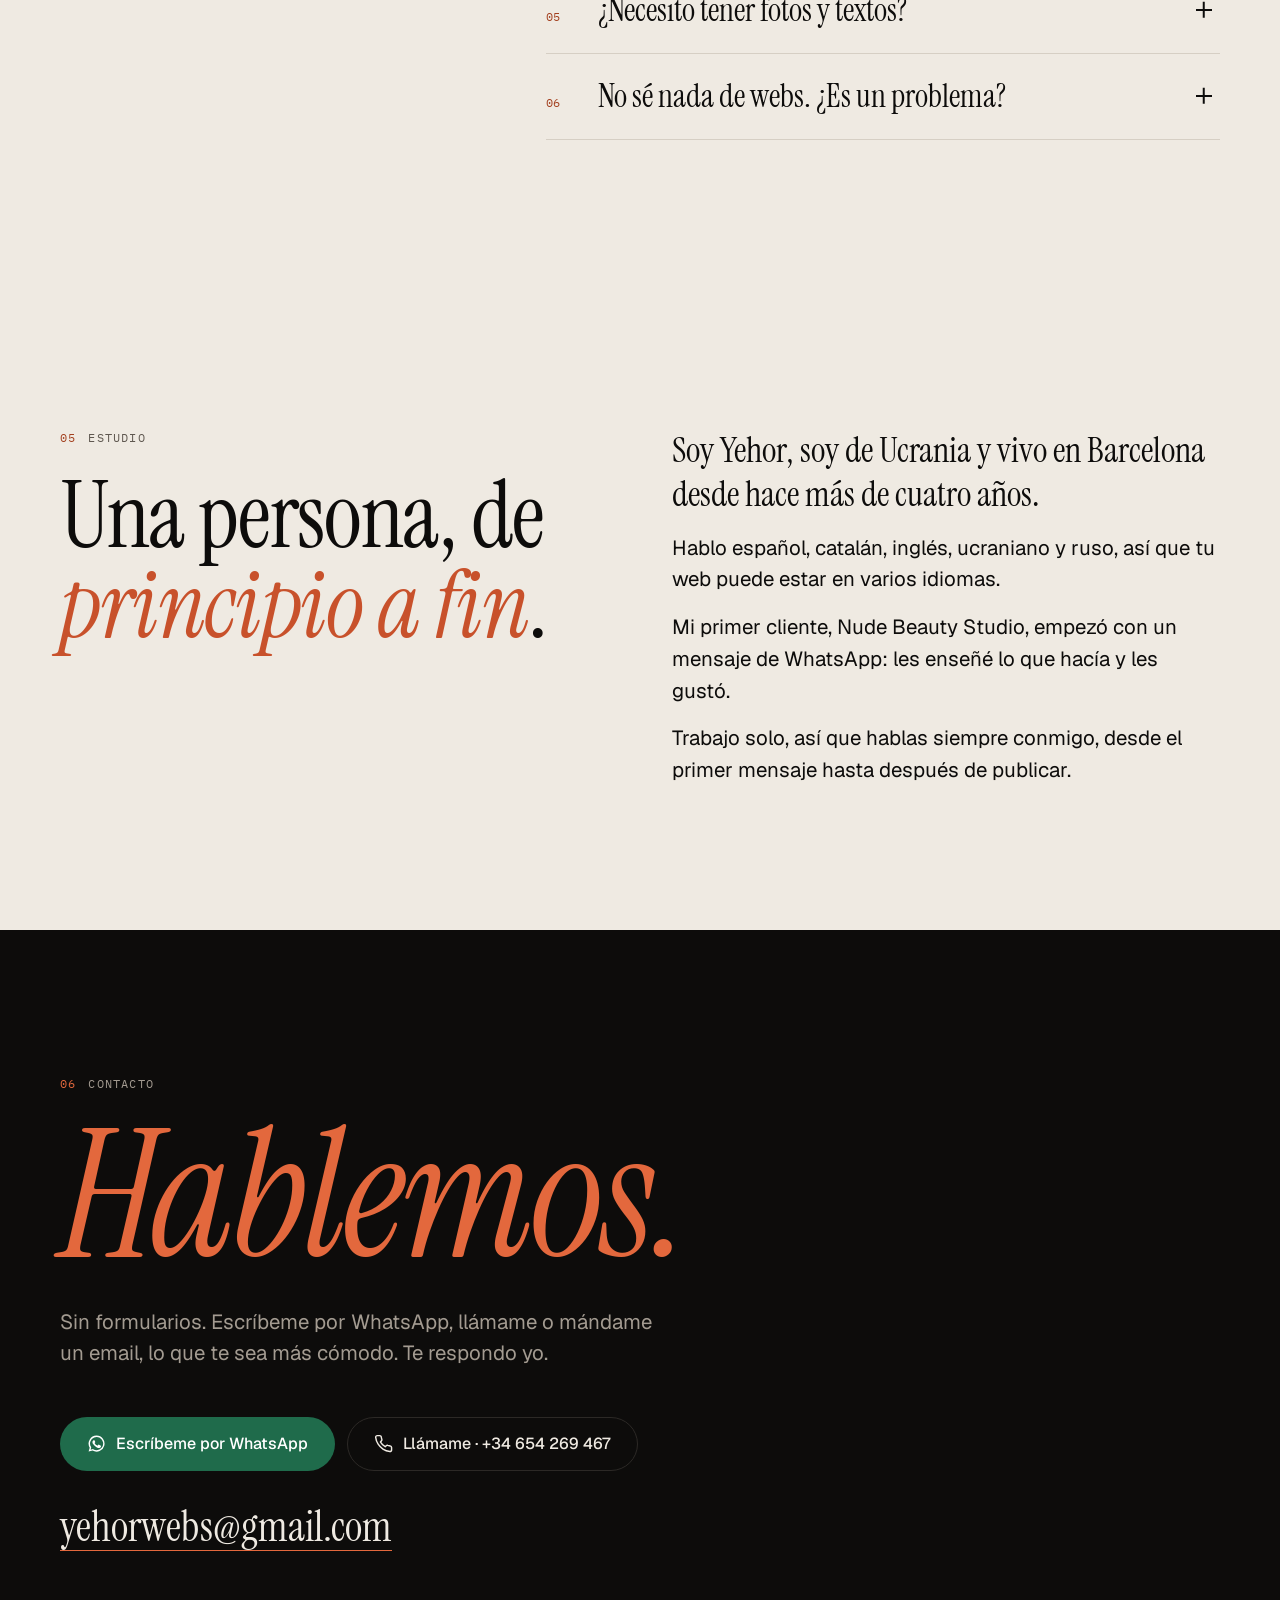
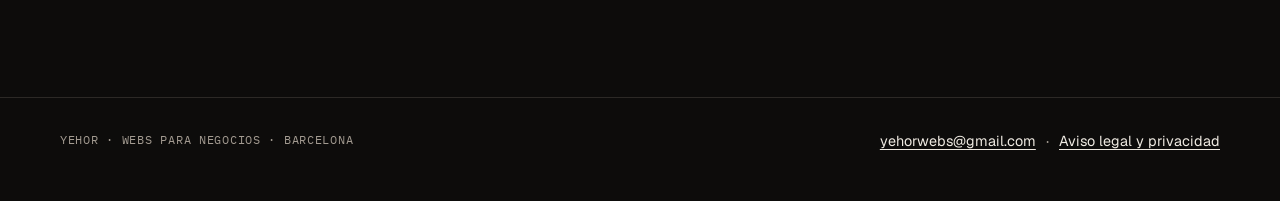
==== commit f1f1c902: "Conversion pass: proof card under hero CTA, FAQ, repeated WhatsApp CTAs, guarantee matches 50/50 pay" ====
--- a/index.html
+++ b/index.html
@@ -1,5 +1,5 @@
 <!doctype html>
-<html lang="es" data-v="202611032156">
+<html lang="es" data-v="202611032207">
 <head>
   <meta charset="utf-8">
   <meta name="viewport" content="width=device-width, initial-scale=1">
@@ -29,7 +29,7 @@
 
   <link rel="preload" href="/fonts/instrument-serif-latin.woff2" as="font" type="font/woff2" crossorigin>
   <link rel="preload" href="/fonts/geist-latin.woff2" as="font" type="font/woff2" crossorigin>
-  <link rel="stylesheet" href="/css/styles.css?v=202611032156">
+  <link rel="stylesheet" href="/css/styles.css?v=202611032207">
 
   <script type="application/ld+json">
   {
@@ -83,8 +83,9 @@
         <a href="#trabajo"><i>01</i><span data-t="nav.work">Trabajo</span></a>
         <a href="#proceso"><i>02</i><span data-t="nav.process">Proceso</span></a>
         <a href="#precios"><i>03</i><span data-t="nav.prices">Precios</span></a>
-        <a href="#estudio"><i>04</i><span data-t="nav.studio">Estudio</span></a>
-        <a href="#contacto"><i>05</i><span data-t="nav.contact">Contacto</span></a>
+        <a href="#preguntas"><i>04</i><span data-t="nav.faq">Preguntas</span></a>
+        <a href="#estudio"><i>05</i><span data-t="nav.studio">Estudio</span></a>
+        <a href="#contacto"><i>06</i><span data-t="nav.contact">Contacto</span></a>
         <p class="nav__contact"><a id="nav-wa" href="https://wa.me/34654269467">WhatsApp · +34 654 269 467</a><a href="mailto:yehorwebs@gmail.com">yehorwebs@gmail.com</a></p>
       </nav>
       <div class="top__actions">
@@ -139,8 +140,8 @@
     </symbol>
   </svg>
 
-  <script src="/js/content.js?v=202611032156"></script>
-  <script src="/js/main.js?v=202611032156"></script>
+  <script src="/js/content.js?v=202611032207"></script>
+  <script src="/js/main.js?v=202611032207"></script>
   <script defer src="/_vercel/insights/script.js"></script>
 </body>
 </html>
--- a/css/styles.css
+++ b/css/styles.css
@@ -177,9 +177,17 @@
 .hero__sub { margin-top: var(--s5); font-size: var(--fs-lead); line-height: 1.5; color: var(--on-ink-muted); max-width: 40ch; }
 .hero__actions { margin-top: var(--s5); display: grid; gap: var(--s4); justify-items: start; }
 .hero__actions .btn { width: 100%; max-width: 380px; }
-.hero__email { color: var(--on-ink-muted); overflow-wrap: anywhere; }
+.hero__email { margin-top: var(--s4); color: var(--on-ink-muted); overflow-wrap: anywhere; }
 .hero__email a { color: var(--on-ink); }
 .hero__photo img { border-radius: var(--radius); aspect-ratio: 4 / 5; object-fit: cover; width: 100%; max-width: 420px; }
+
+/* Prueba social junto al botón */
+.proof { display: flex; gap: var(--s4); align-items: center; margin-top: var(--s4); padding: var(--s3); max-width: 460px; border: 1px solid var(--on-ink-line); border-radius: var(--radius); text-decoration: none; color: var(--on-ink); background: rgb(255 255 255 / .02); transition: border-color .2s; }
+.proof:hover { border-color: var(--on-ink-muted); }
+.proof__thumb { width: 52px; height: 72px; object-fit: cover; object-position: top; border-radius: 8px; flex: none; }
+.proof__body { display: grid; gap: 6px; }
+.proof__quote { font: italic 400 1.08rem/1.3 var(--serif); }
+.proof__who { color: var(--on-ink-muted); font-size: .68rem; }
 
 /* Firma: la Y se dibuja una vez */
 .sig svg { width: 100%; height: auto; overflow: visible; }
@@ -205,7 +213,7 @@
   .hero__grid.has-photo { grid-template-areas: "top top" "text photo" "meta meta"; }
   .has-photo .sig { display: none; }
   .sig { width: 100%; max-width: 340px; justify-self: end; align-self: end; margin-bottom: var(--s5); }
-  .stage { position: relative; top: auto; right: auto; grid-area: sig; width: 128%; max-width: 460px; justify-self: end; align-self: end; margin: 0 -14% var(--s2) 0; }
+  .stage { position: relative; top: auto; right: auto; grid-area: sig; width: 128%; max-width: 460px; justify-self: end; align-self: center; margin: 0 -14% 0 0; }
   .hero__actions { grid-auto-flow: column; align-items: center; justify-content: start; gap: var(--s5); }
   .hero__actions .btn { width: auto; }
 }
@@ -280,6 +288,25 @@
 .guarantee { margin-top: var(--s8); font: italic 400 clamp(1.8rem, 4.4vw, 3rem)/1.1 var(--serif); max-width: 22ch; }
 @media (min-width: 900px) { .plans { grid-template-columns: 1fr 1fr; gap: var(--s8); } }
 
+/* CTA intermedios */
+.ask { margin-top: var(--s9); padding-top: var(--s7); border-top: 1px solid var(--line); display: grid; gap: var(--s5); justify-items: start; }
+.ask__q { font: 400 clamp(2rem, 5vw, 3.5rem)/1.05 var(--serif); max-width: 18ch; }
+.guarantee__btn { margin-top: var(--s6); }
+
+/* ── Preguntas ──────────────────────────────────────────────── */
+.faq__list { border-top: 1px solid var(--line); max-width: 860px; }
+.faq__item { border-bottom: 1px solid var(--line); }
+.faq__item summary { list-style: none; cursor: pointer; display: grid; grid-template-columns: 40px 1fr 24px; gap: var(--s3); align-items: baseline; padding: var(--s5) 0; min-height: 44px; }
+.faq__item summary::-webkit-details-marker { display: none; }
+.faq__n { color: var(--clay-text); }
+.faq__q { font: 400 clamp(1.4rem, 3.2vw, 2rem)/1.15 var(--serif); }
+.faq__plus { position: relative; width: 16px; height: 16px; align-self: center; }
+.faq__plus::before, .faq__plus::after { content: ""; position: absolute; left: 0; top: 7px; width: 16px; height: 1.5px; background: currentColor; transition: transform .25s; }
+.faq__plus::after { transform: rotate(90deg); }
+.faq__item[open] .faq__plus::after { transform: rotate(0); }
+.faq__item p { padding: 0 0 var(--s5) calc(40px + var(--s3)); color: var(--muted); max-width: 60ch; }
+@media (min-width: 900px) { .faq { display: grid; grid-template-columns: 1fr 1.6fr; gap: var(--s8); align-items: start; } .faq .head { margin: 0; position: sticky; top: calc(var(--header) + 32px); } }
+
 /* ── Estudio ────────────────────────────────────────────────── */
 .about__text { display: grid; gap: var(--s4); max-width: 58ch; font-size: var(--fs-lead); line-height: 1.55; }
 .about__text p:first-child { font: 400 clamp(1.6rem, 3.4vw, 2.2rem)/1.25 var(--serif); }
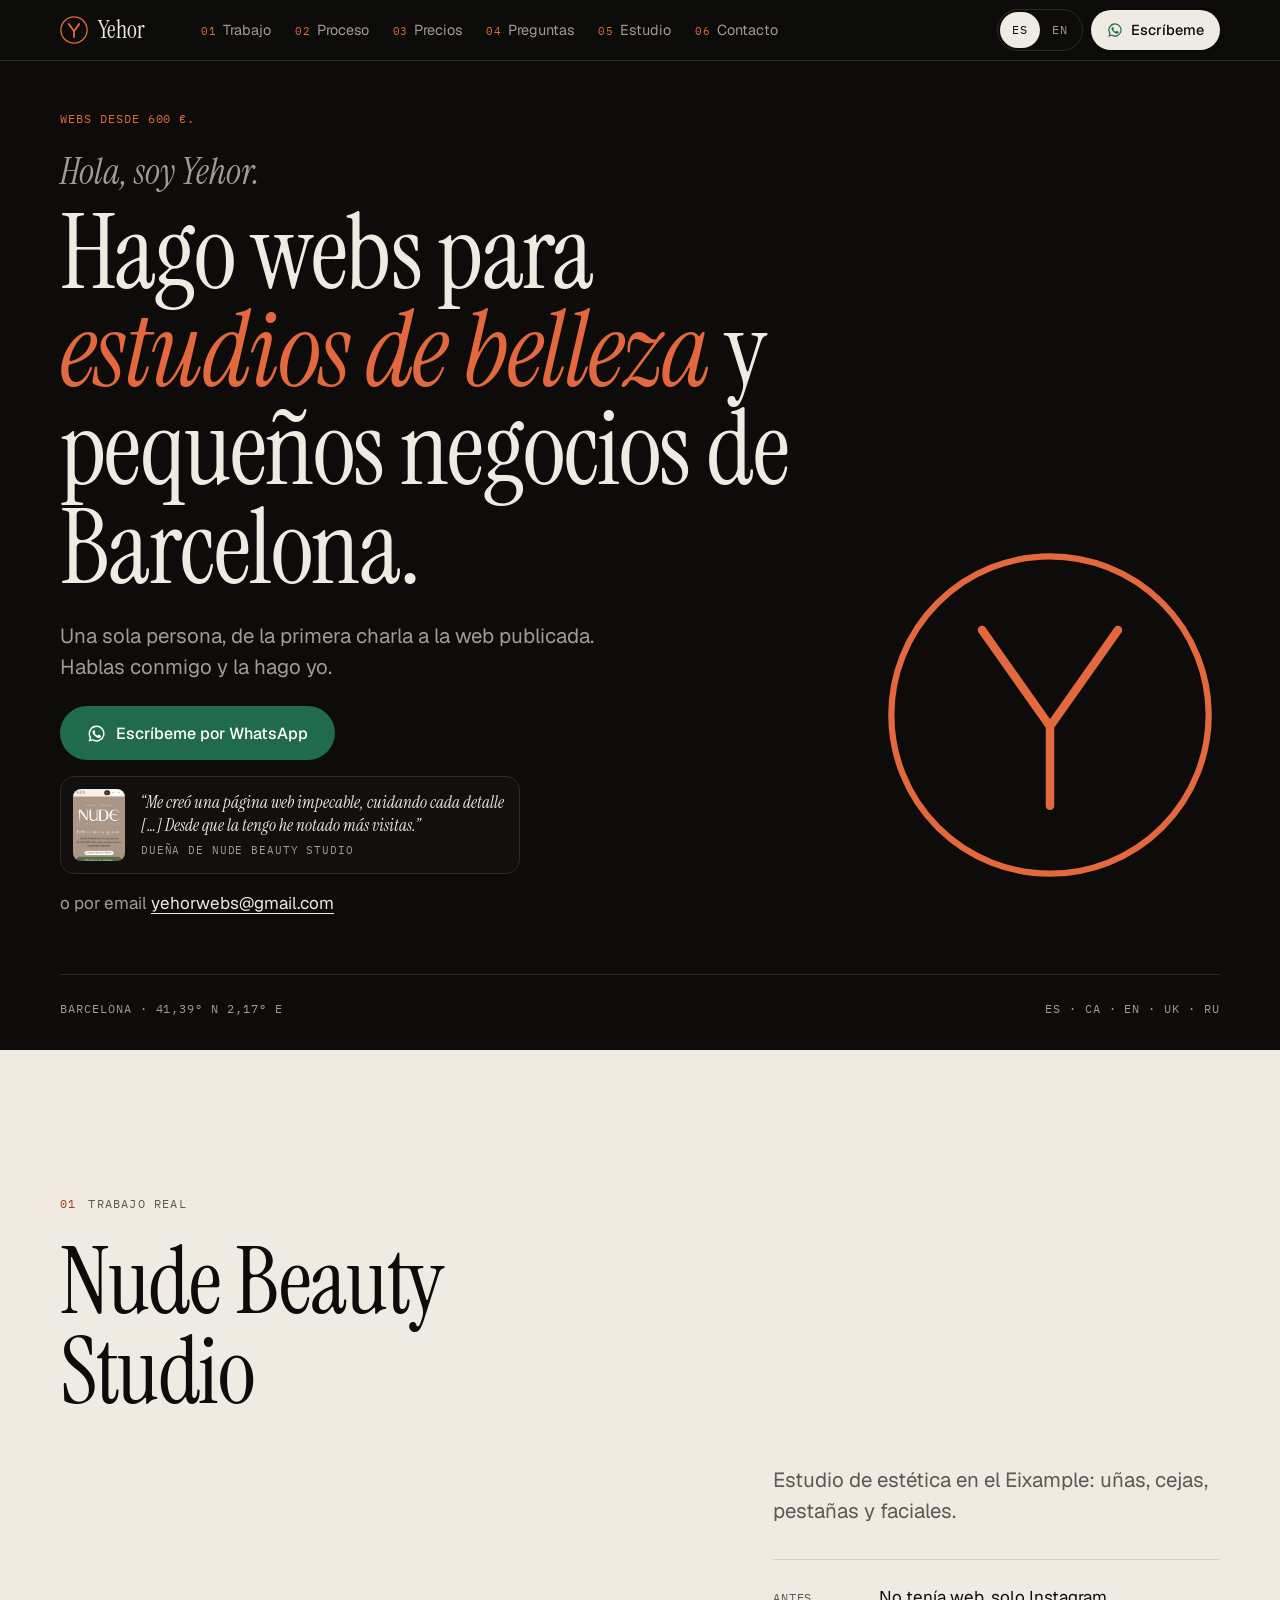
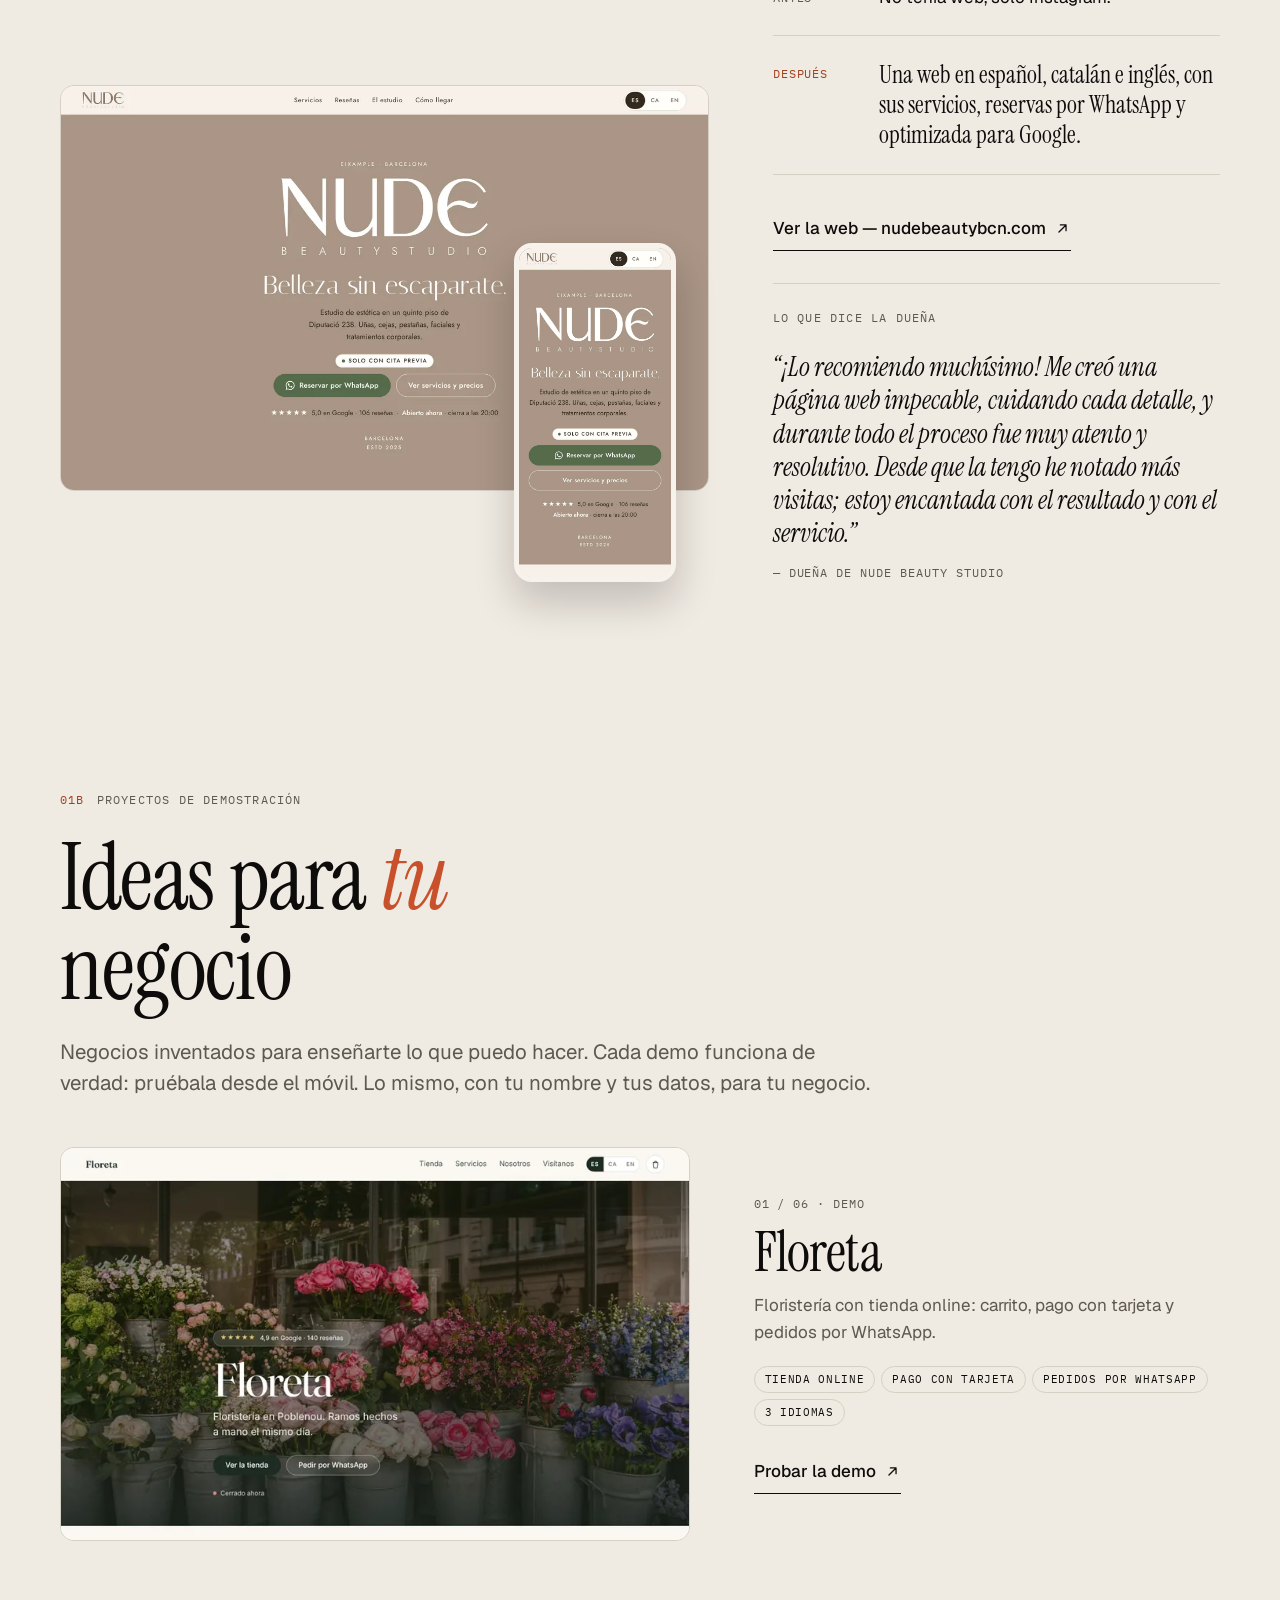
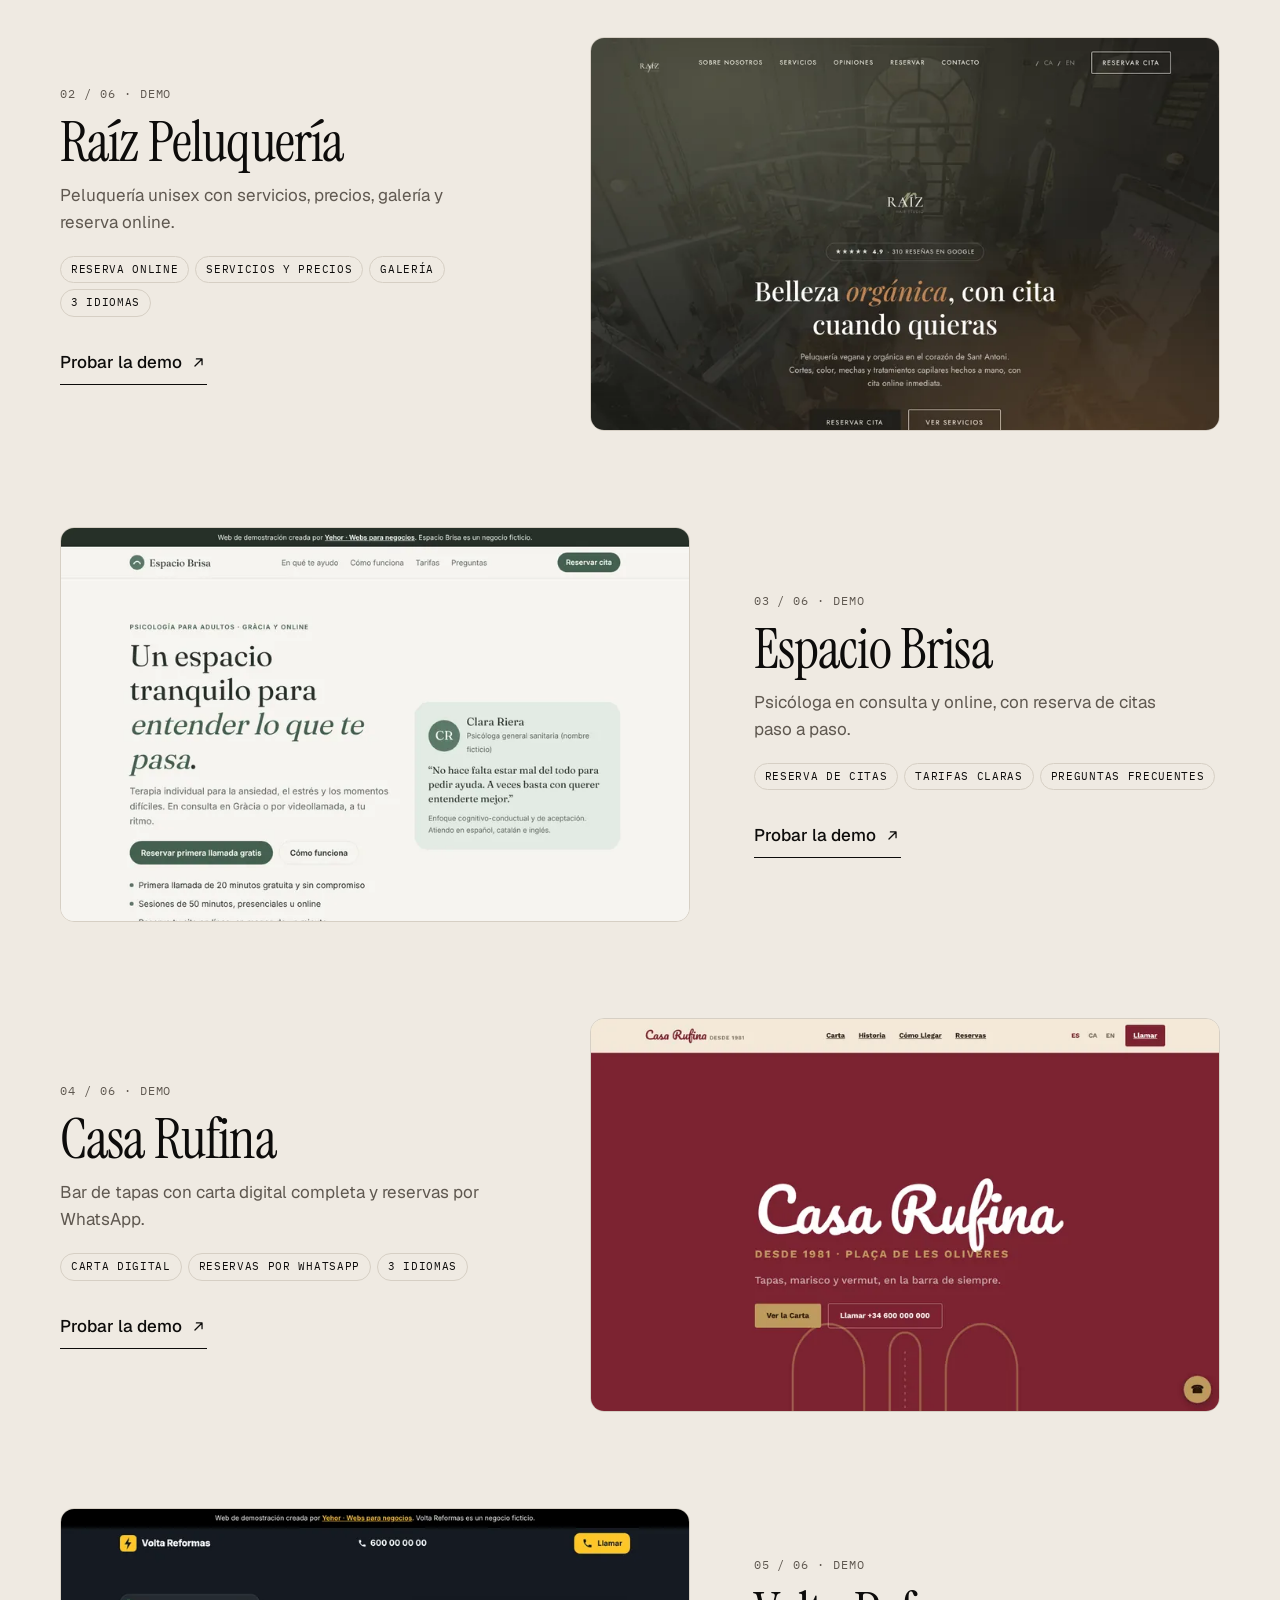
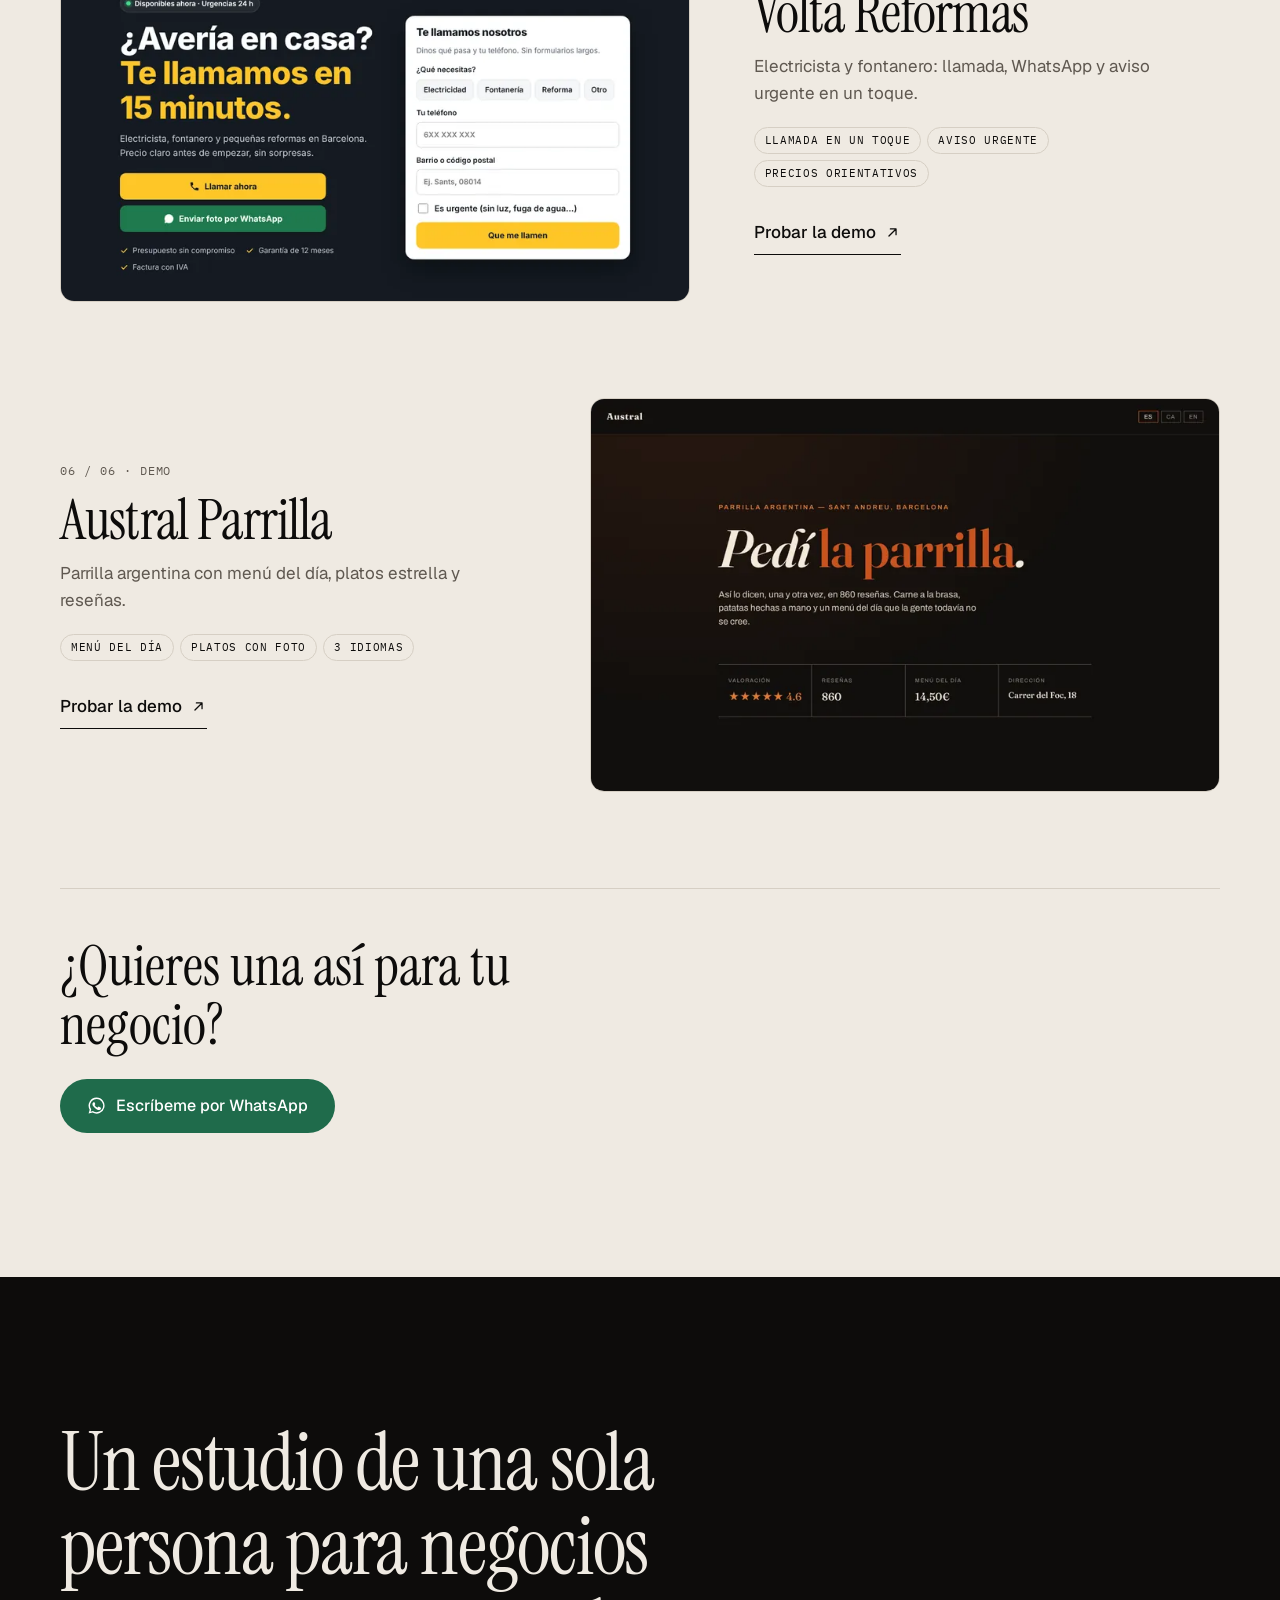
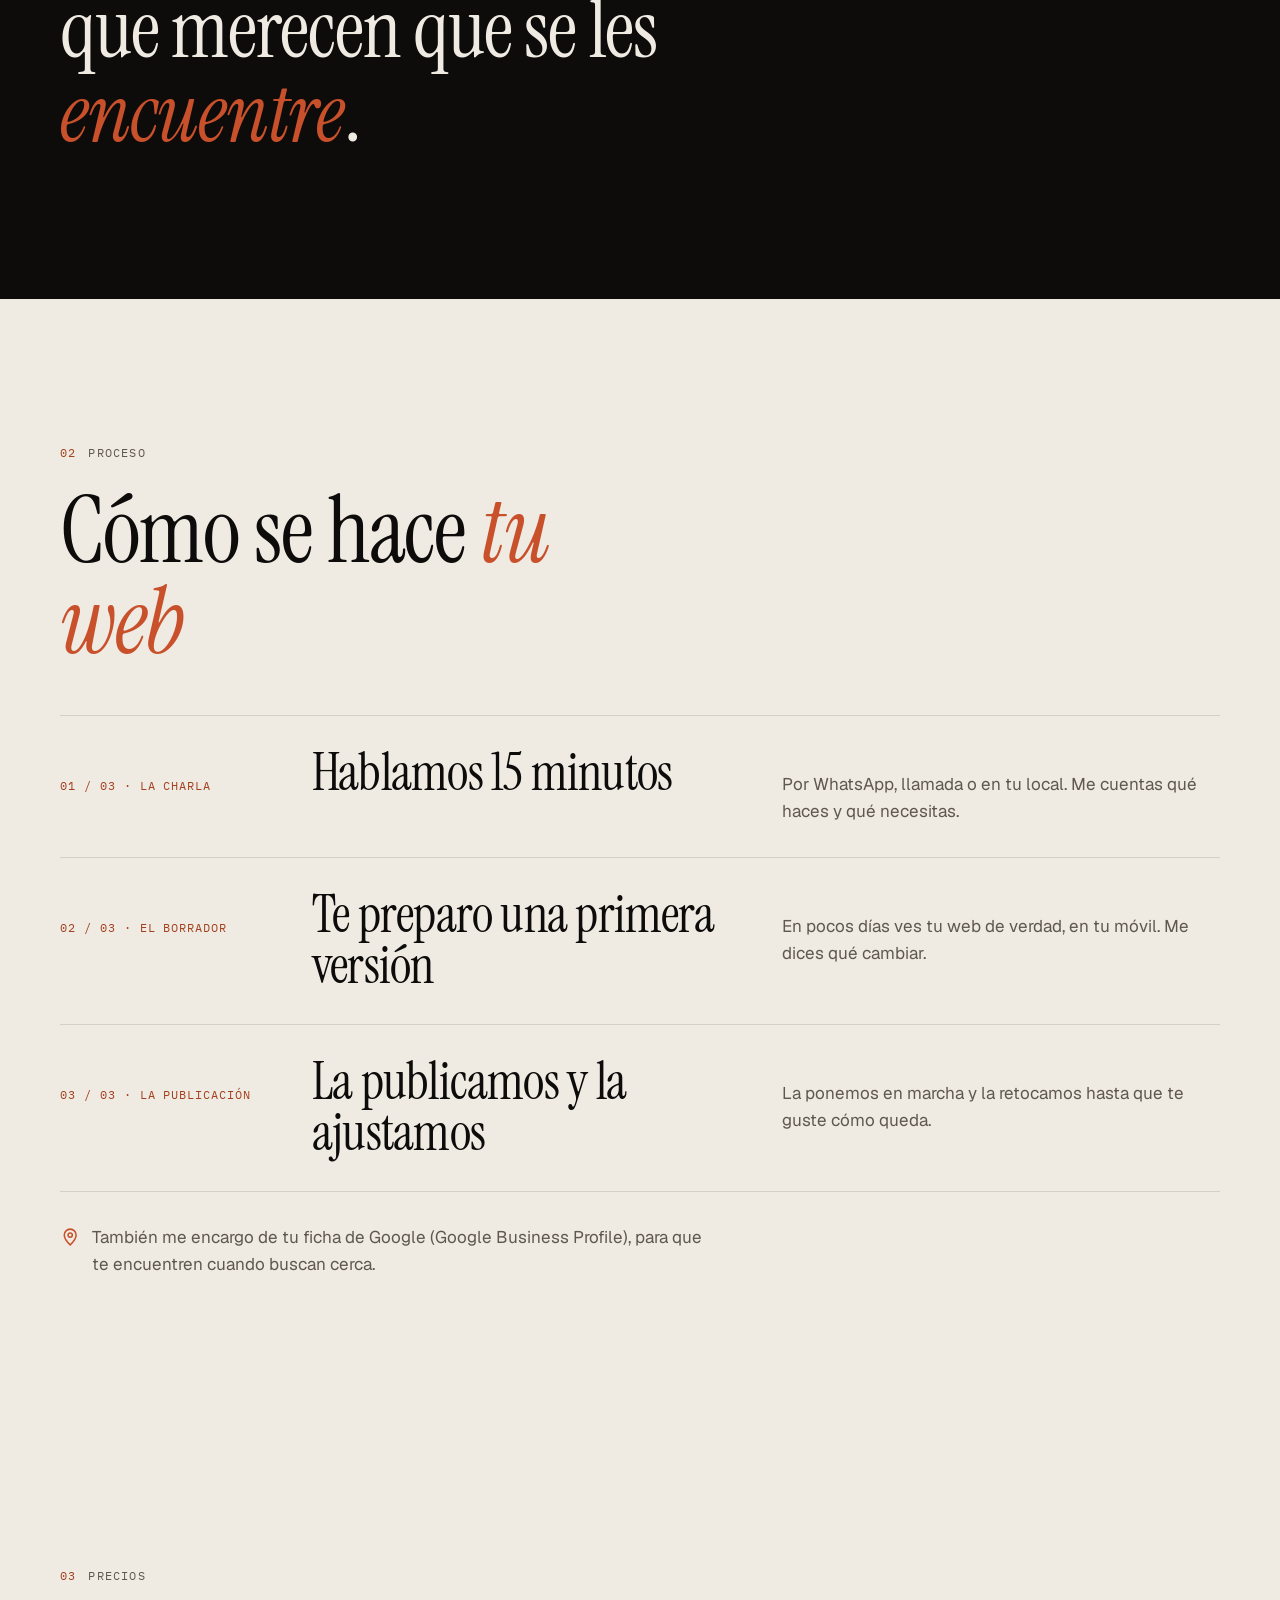
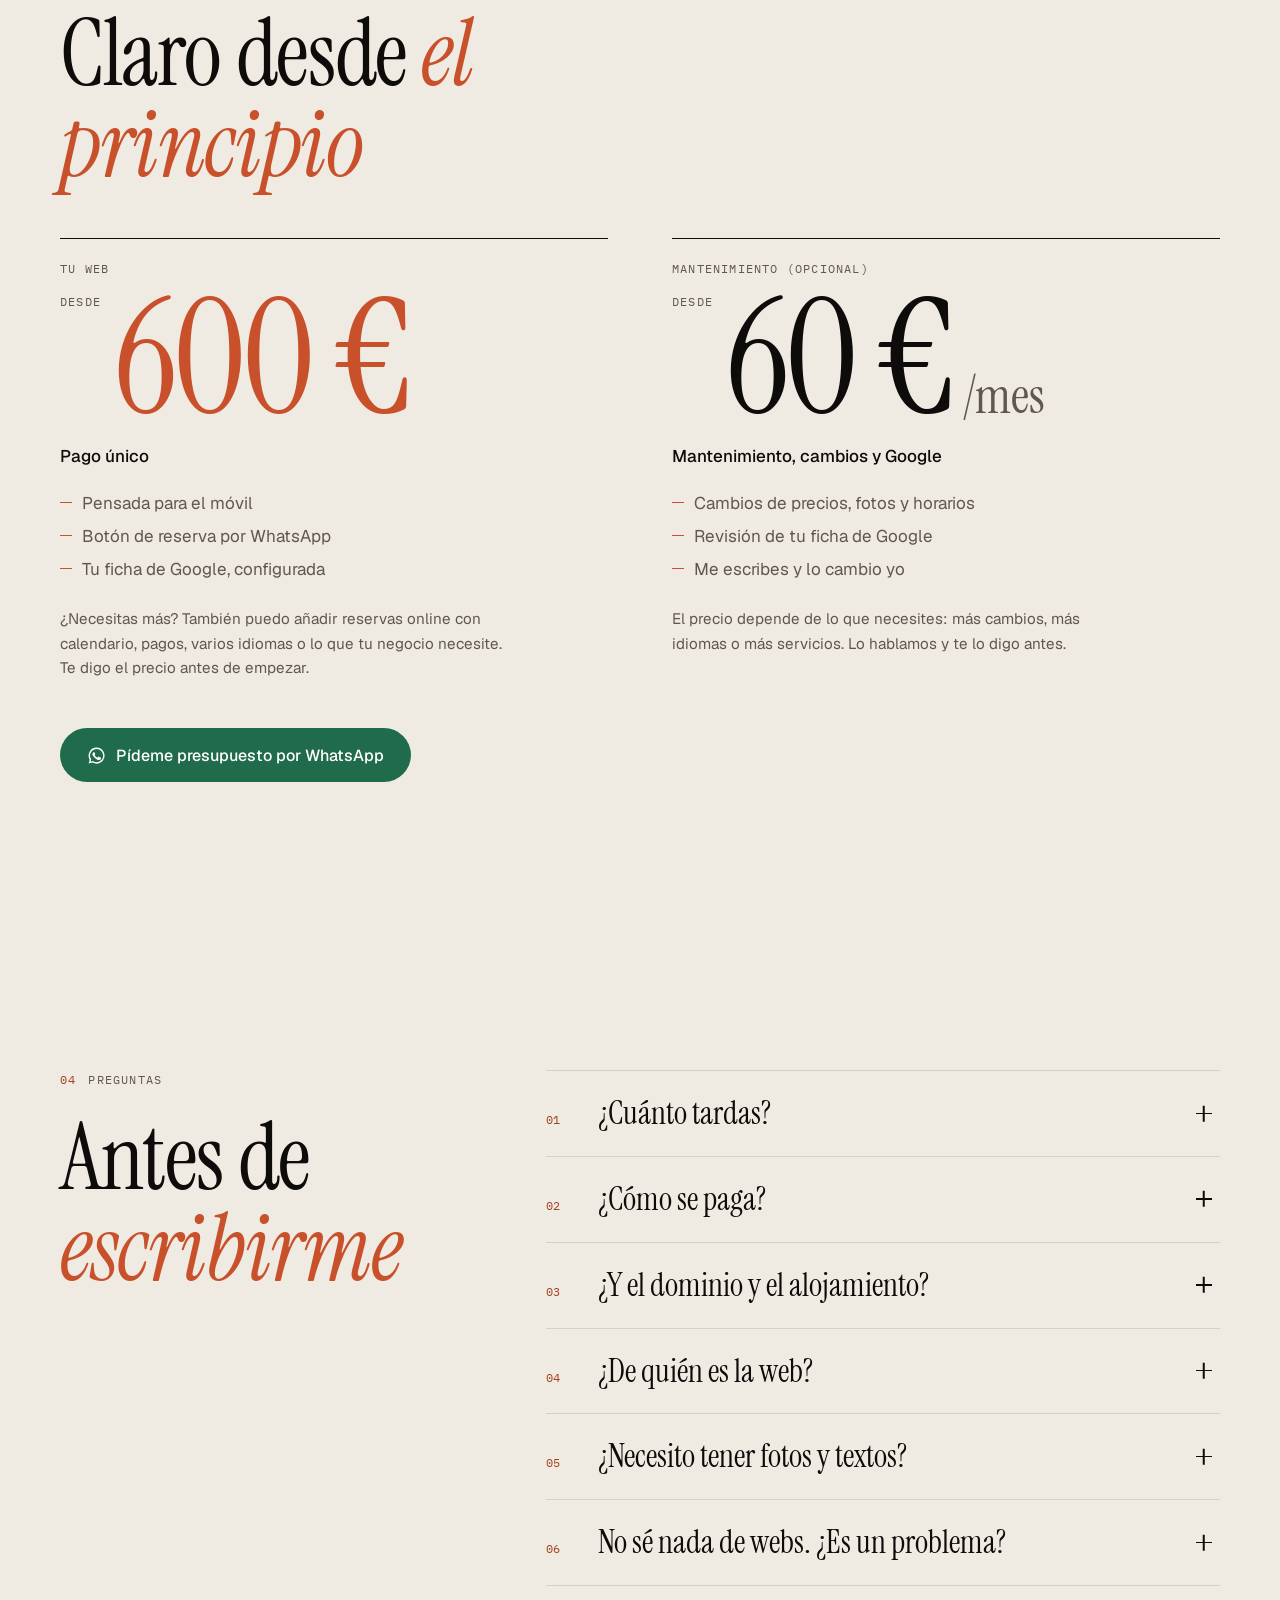
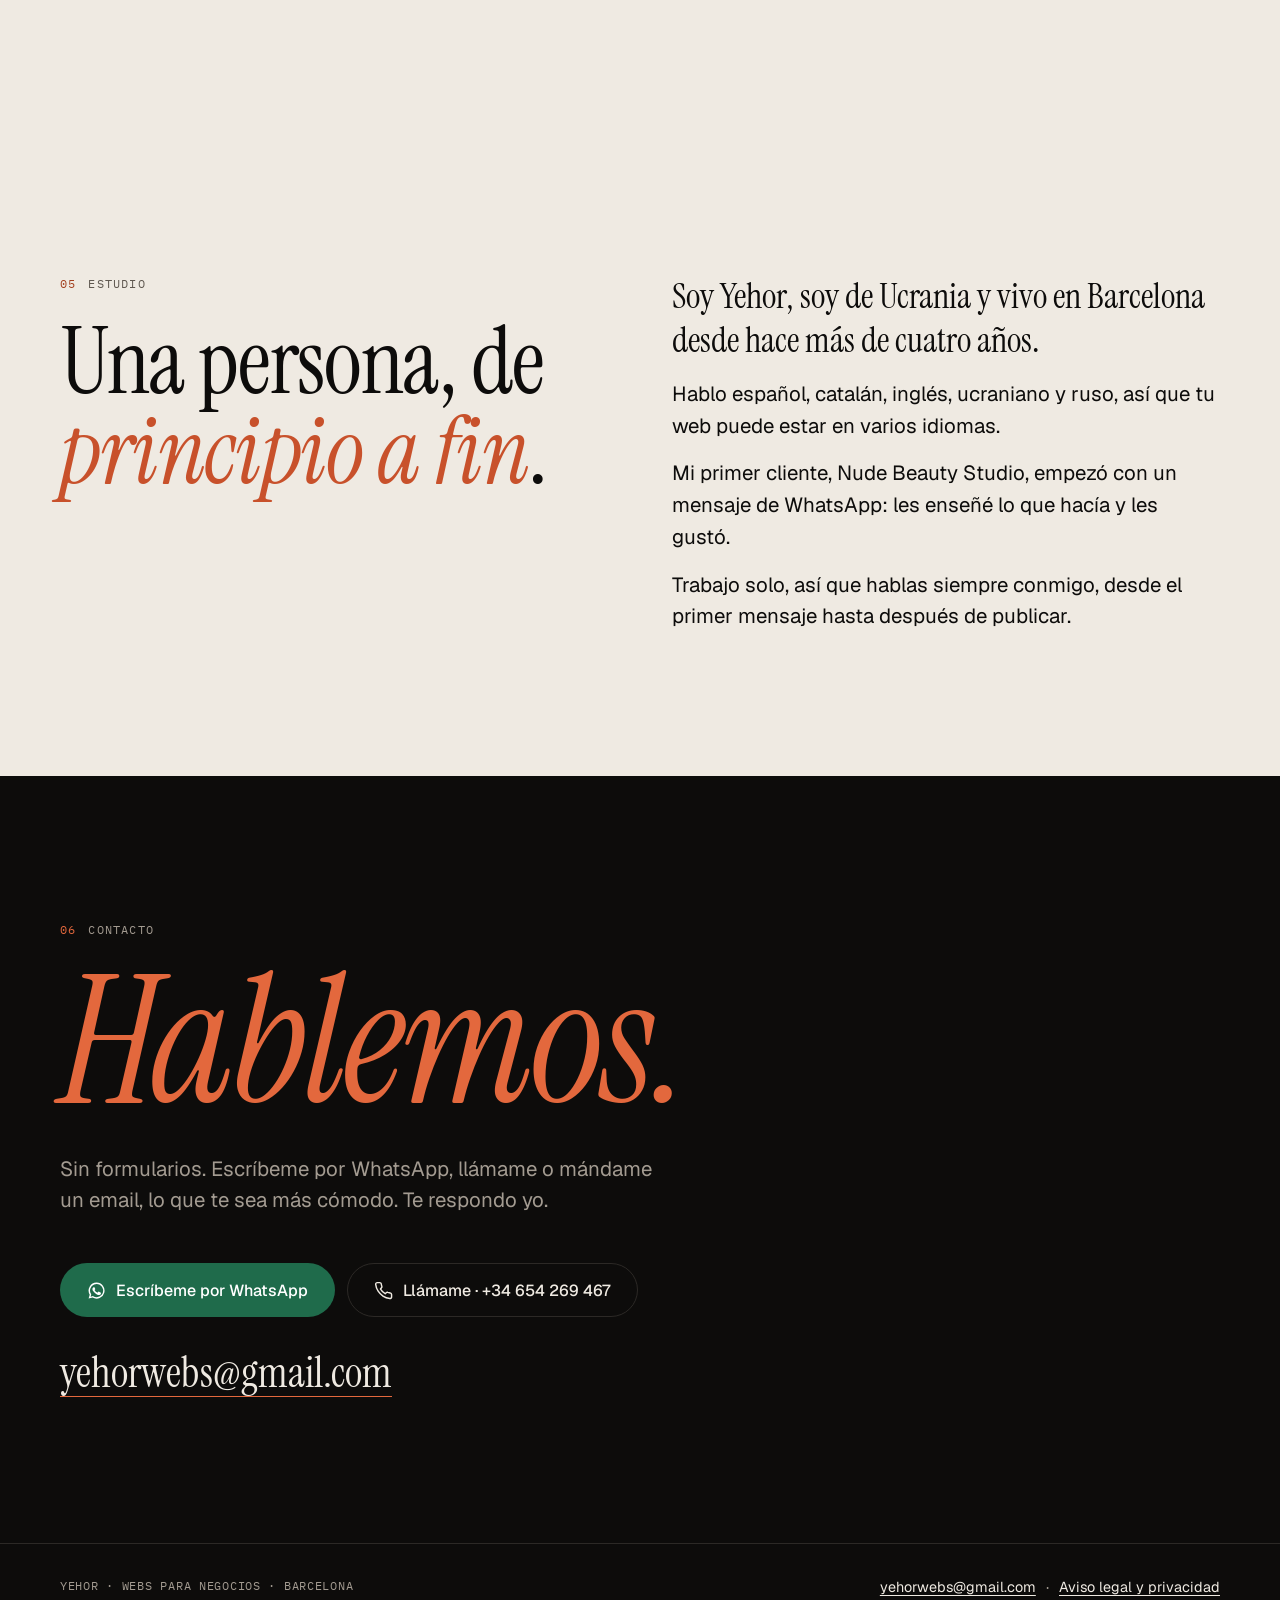
==== commit 1b2c569c: "Remove 30-day guarantee from prices and FAQ Co-Authored-By: Claude Opus 5.5 <noreply@anthropic.com> " ====
--- a/index.html
+++ b/index.html
@@ -1,5 +1,5 @@
 <!doctype html>
-<html lang="es" data-v="202611032207">
+<html lang="es" data-v="202611032212">
 <head>
   <meta charset="utf-8">
   <meta name="viewport" content="width=device-width, initial-scale=1">
@@ -29,7 +29,7 @@
 
   <link rel="preload" href="/fonts/instrument-serif-latin.woff2" as="font" type="font/woff2" crossorigin>
   <link rel="preload" href="/fonts/geist-latin.woff2" as="font" type="font/woff2" crossorigin>
-  <link rel="stylesheet" href="/css/styles.css?v=202611032207">
+  <link rel="stylesheet" href="/css/styles.css?v=202611032212">
 
   <script type="application/ld+json">
   {
@@ -140,8 +140,8 @@
     </symbol>
   </svg>
 
-  <script src="/js/content.js?v=202611032207"></script>
-  <script src="/js/main.js?v=202611032207"></script>
+  <script src="/js/content.js?v=202611032212"></script>
+  <script src="/js/main.js?v=202611032212"></script>
   <script defer src="/_vercel/insights/script.js"></script>
 </body>
 </html>
--- a/css/styles.css
+++ b/css/styles.css
@@ -291,7 +291,7 @@
 /* CTA intermedios */
 .ask { margin-top: var(--s9); padding-top: var(--s7); border-top: 1px solid var(--line); display: grid; gap: var(--s5); justify-items: start; }
 .ask__q { font: 400 clamp(2rem, 5vw, 3.5rem)/1.05 var(--serif); max-width: 18ch; }
-.guarantee__btn { margin-top: var(--s6); }
+.guarantee__btn { margin-top: var(--s7); }
 
 /* ── Preguntas ──────────────────────────────────────────────── */
 .faq__list { border-top: 1px solid var(--line); max-width: 860px; }
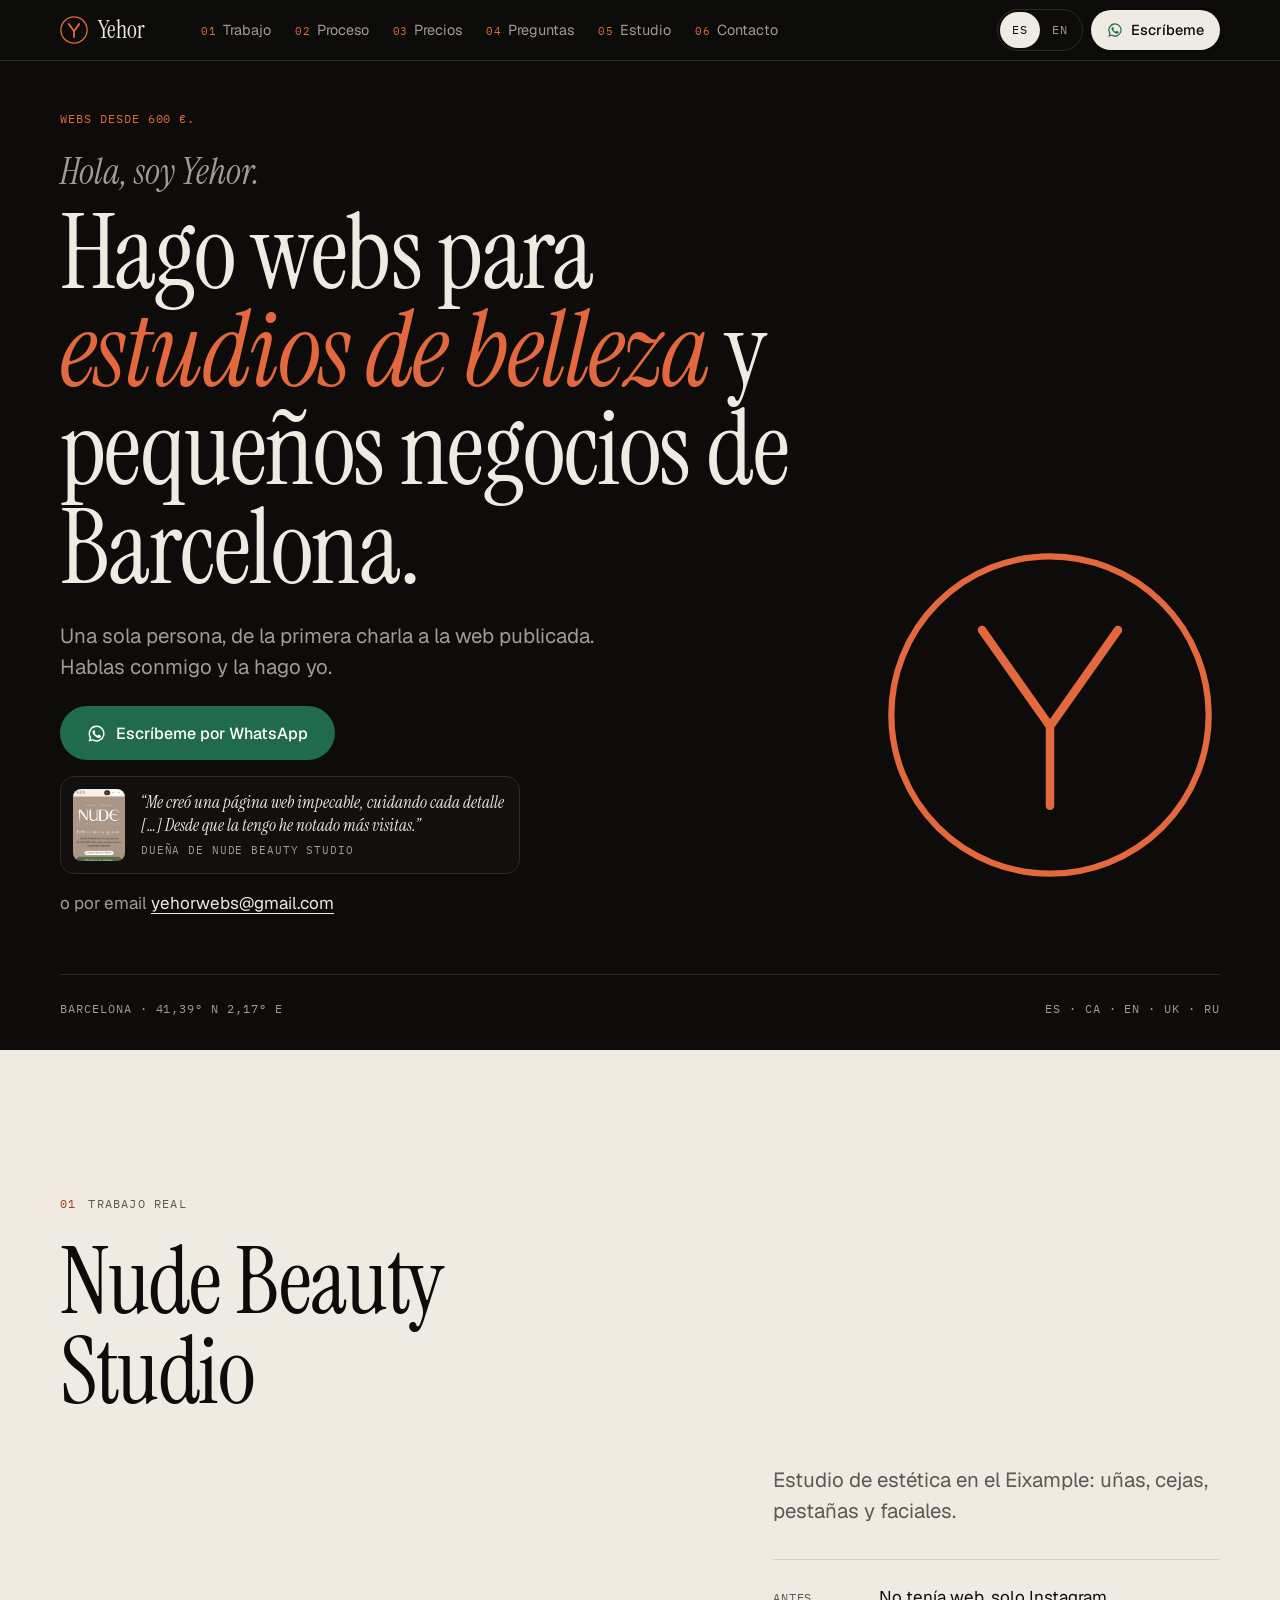
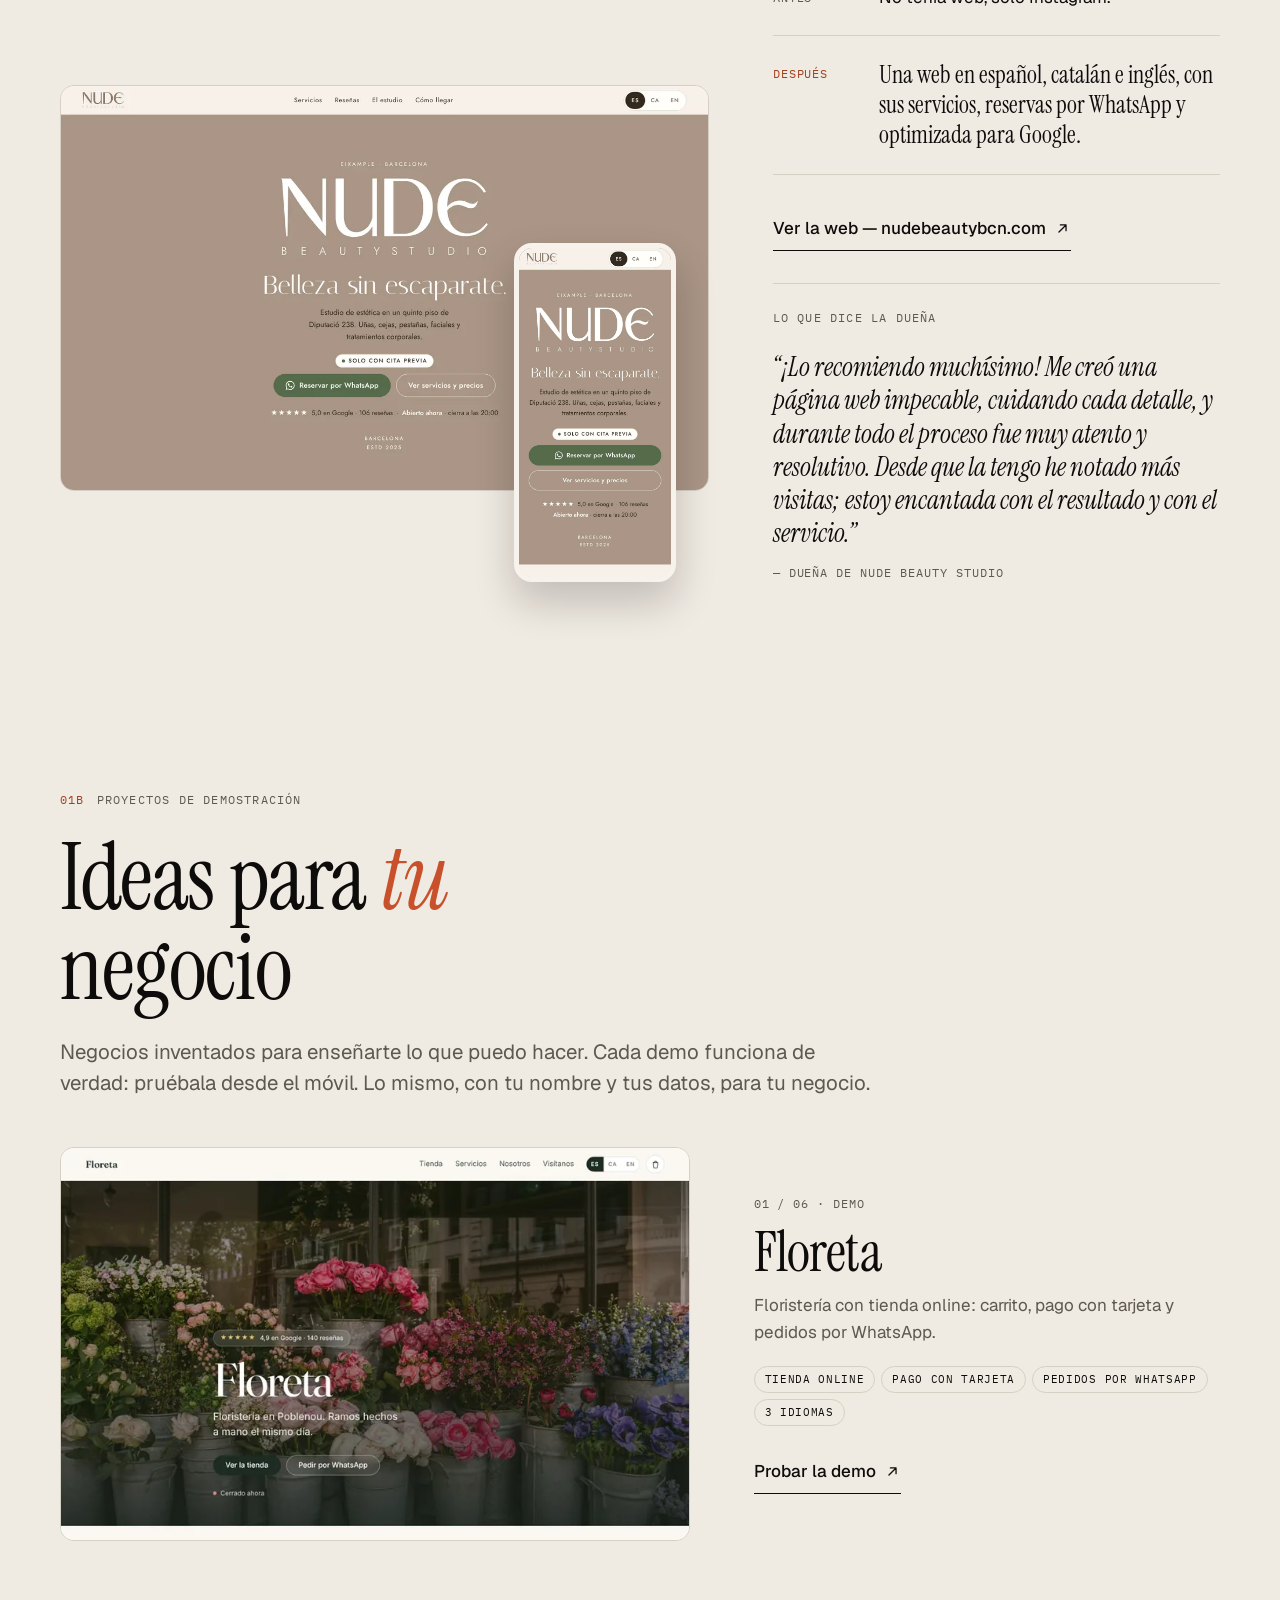
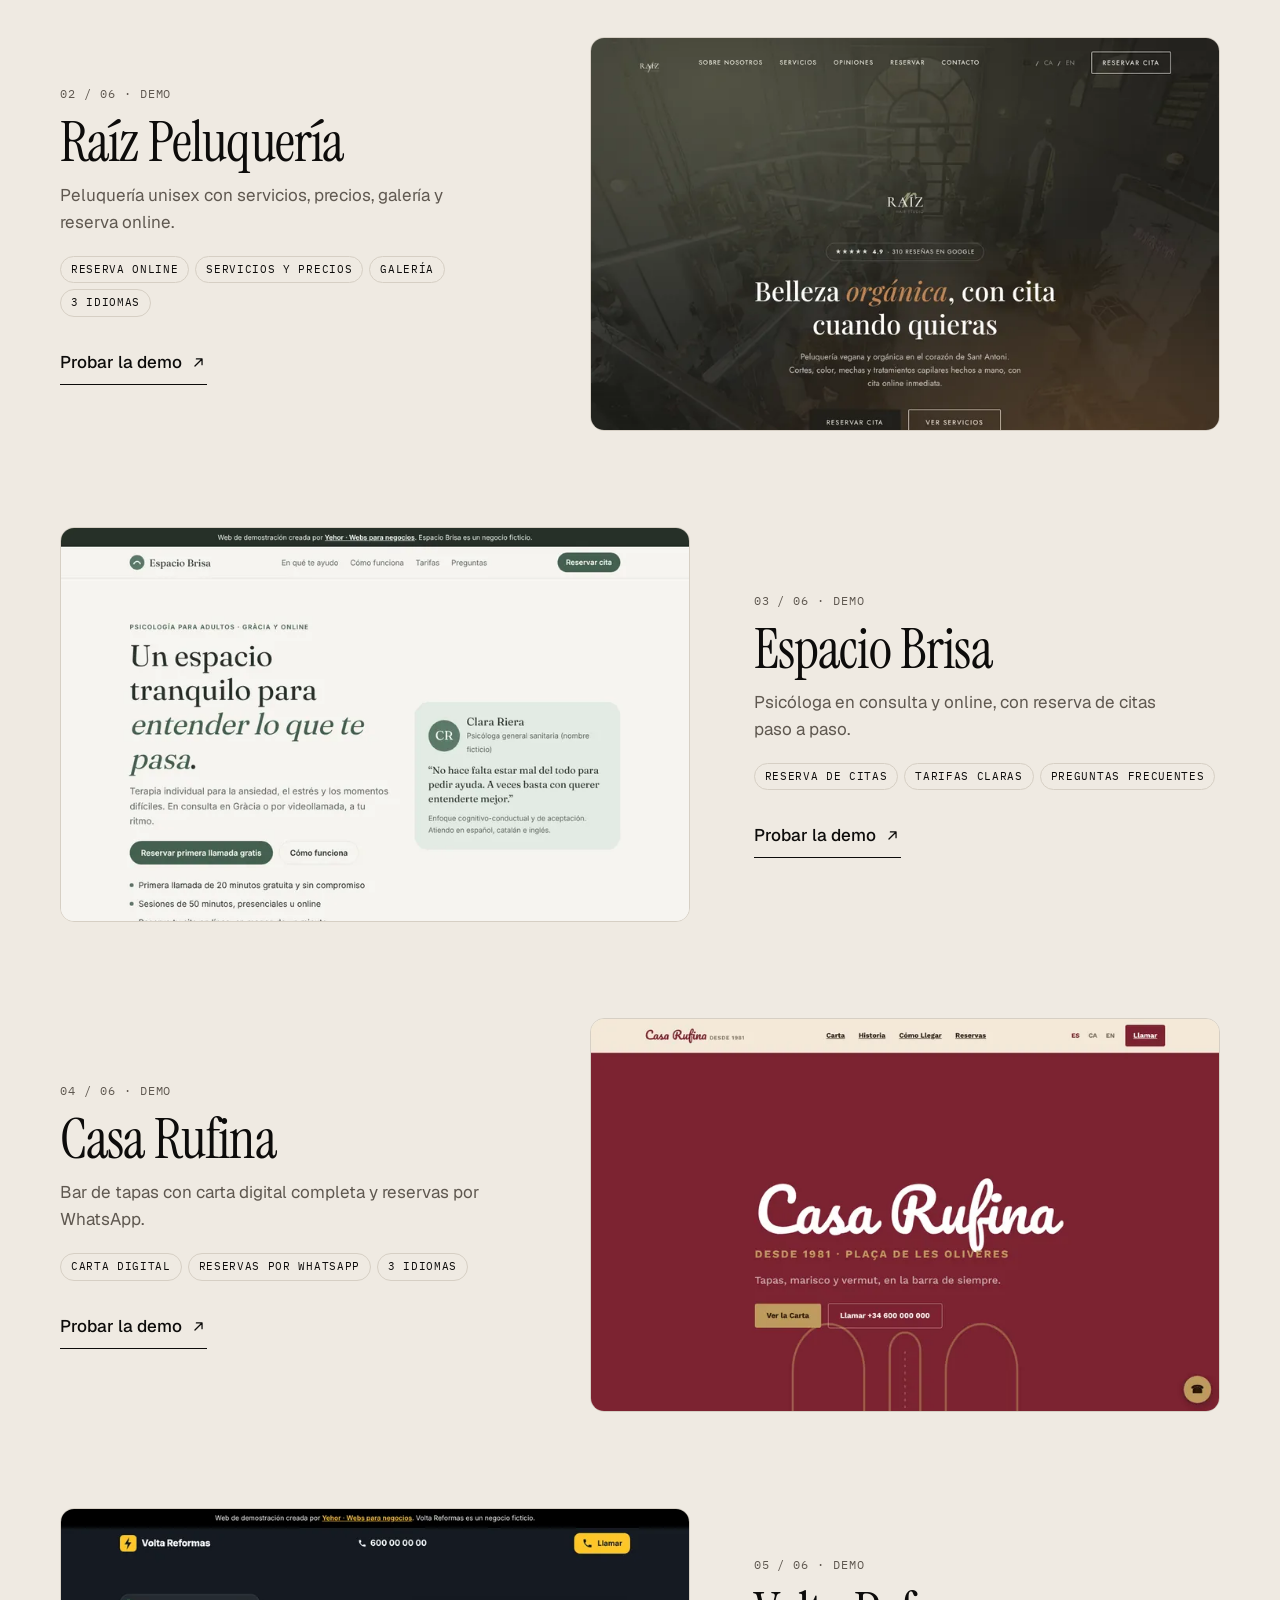
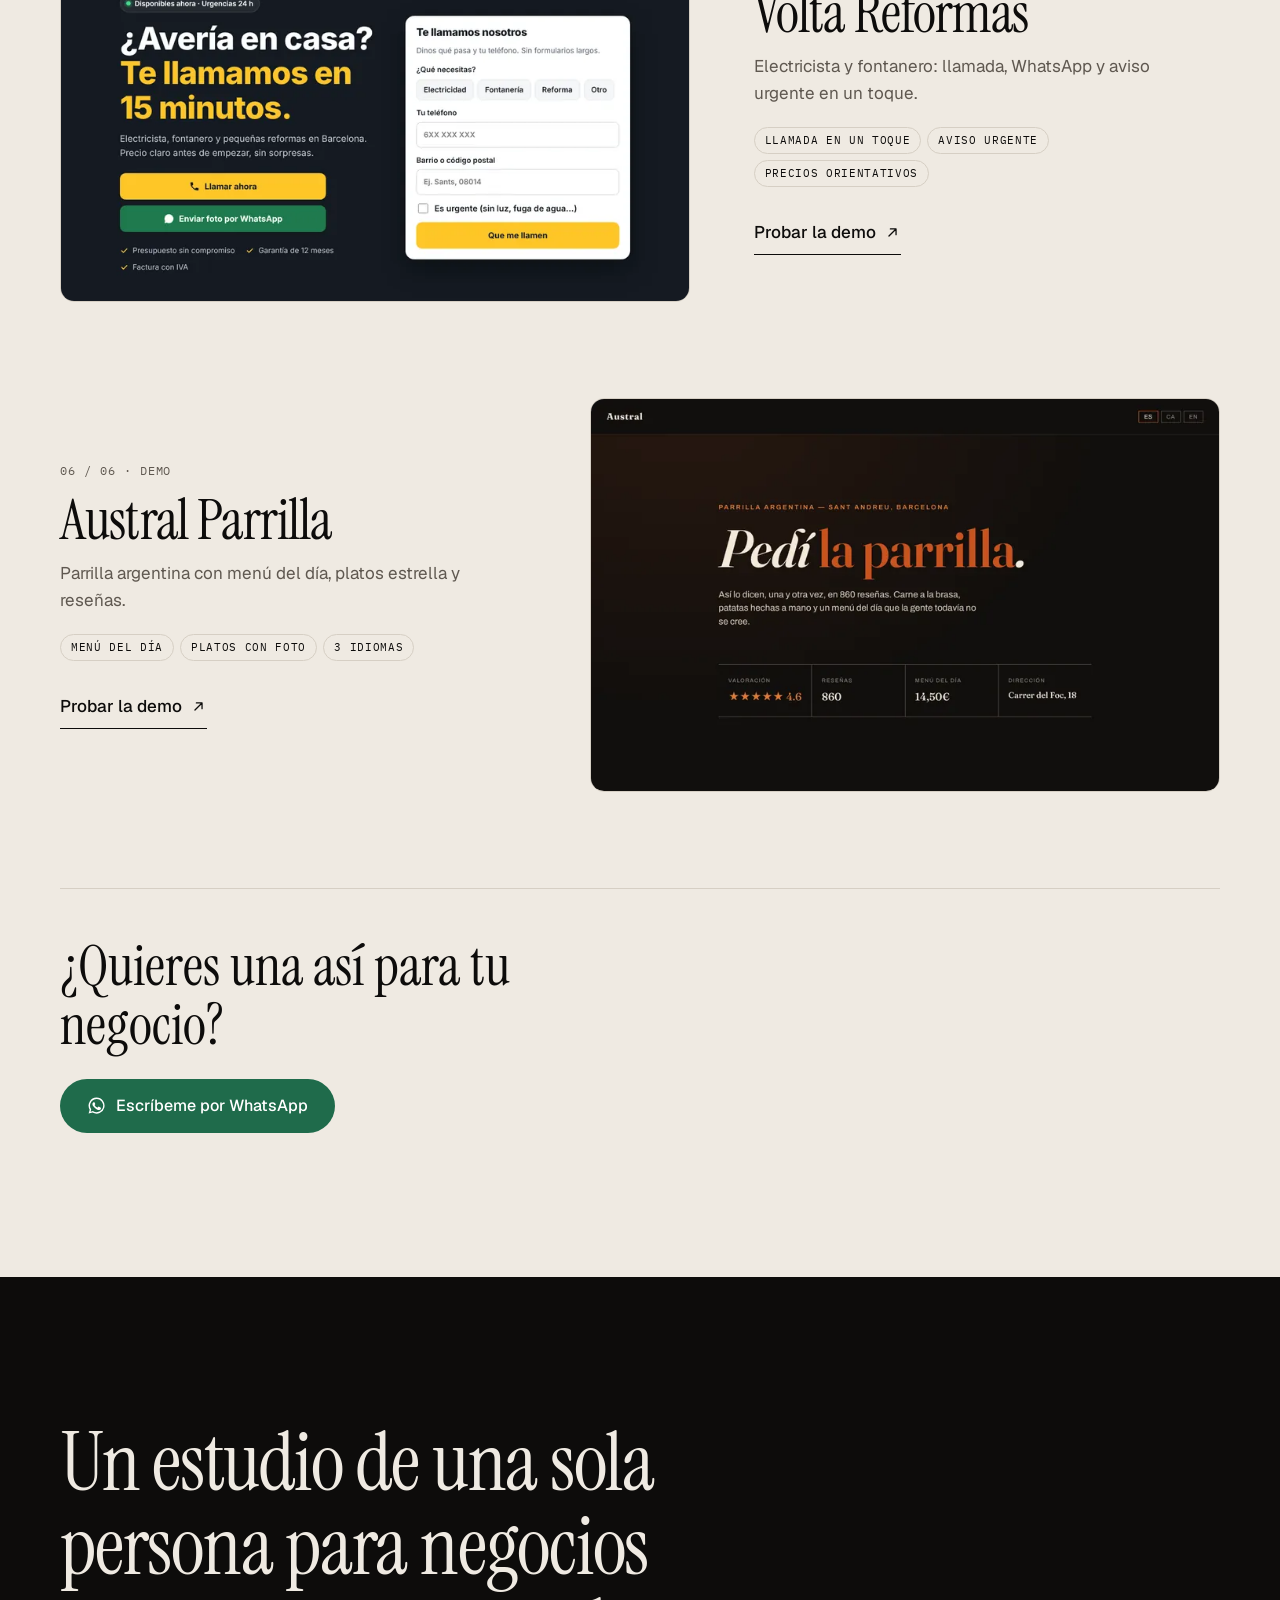
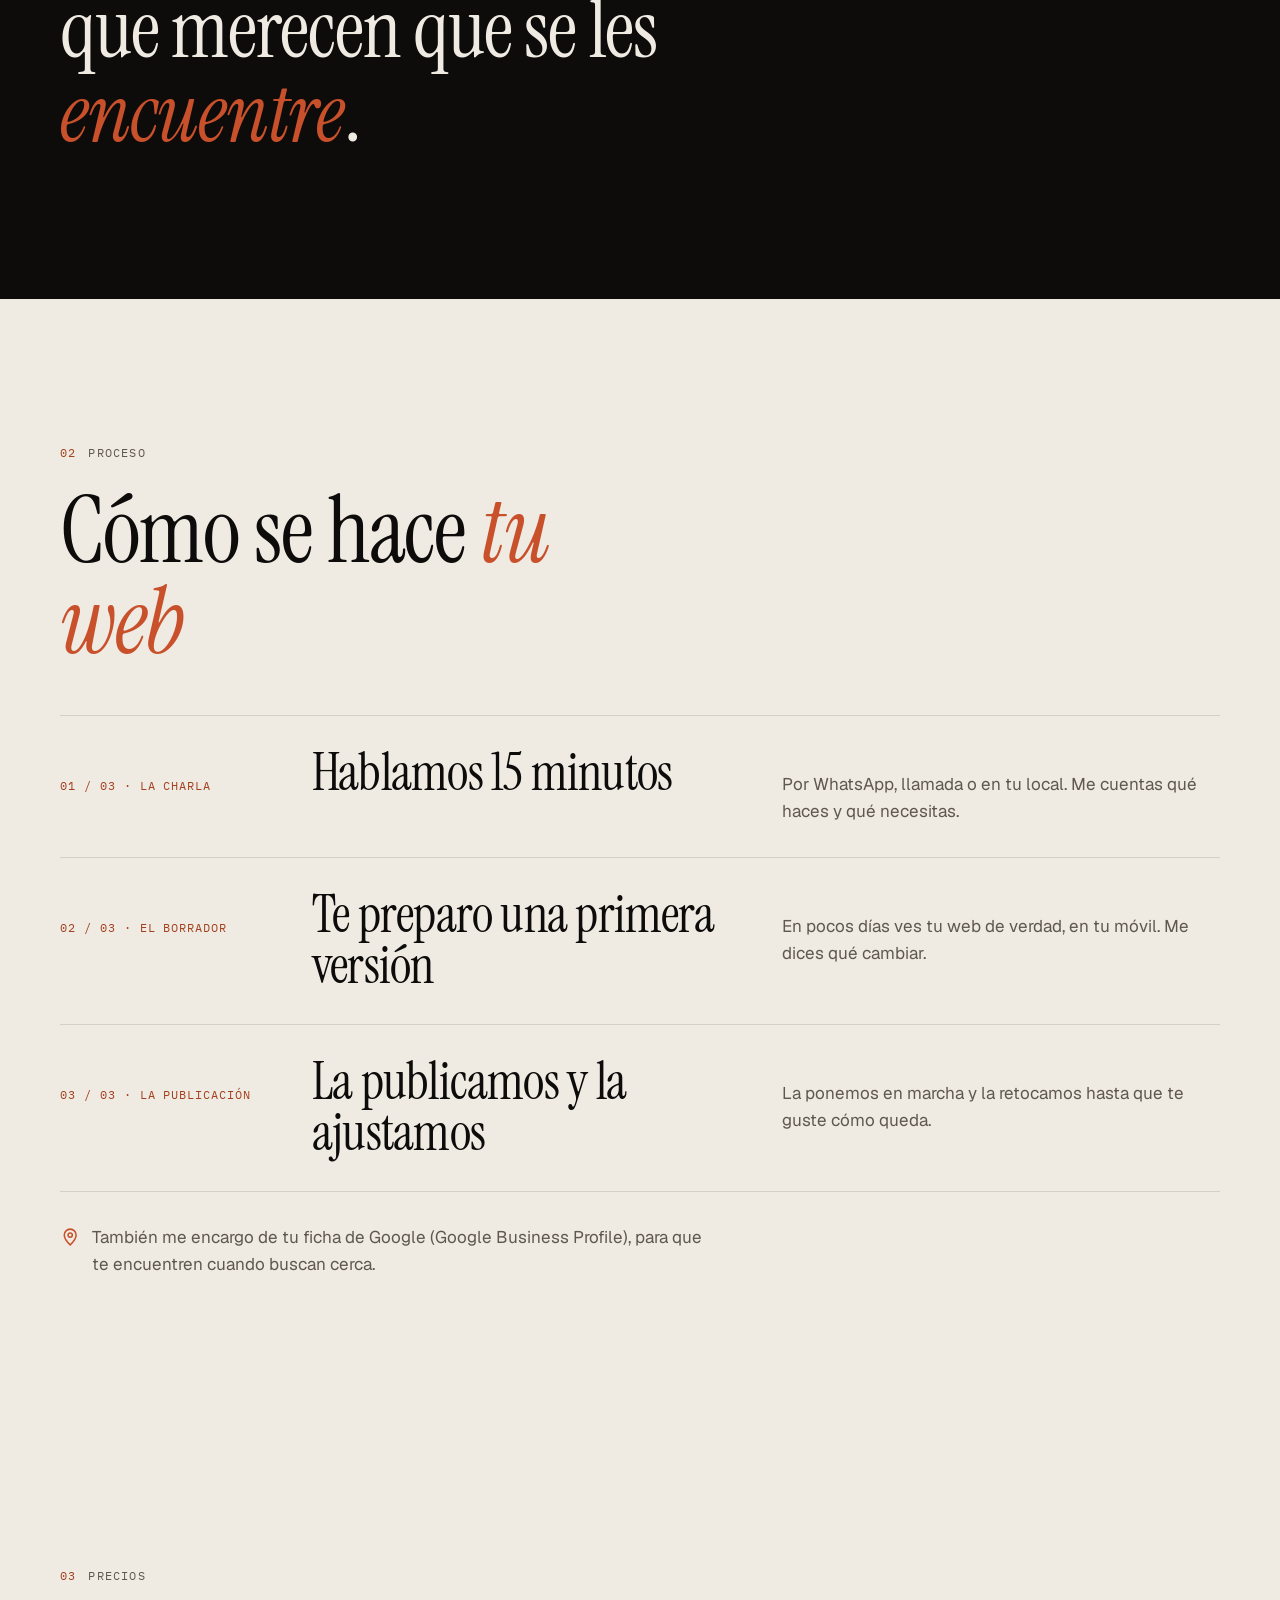
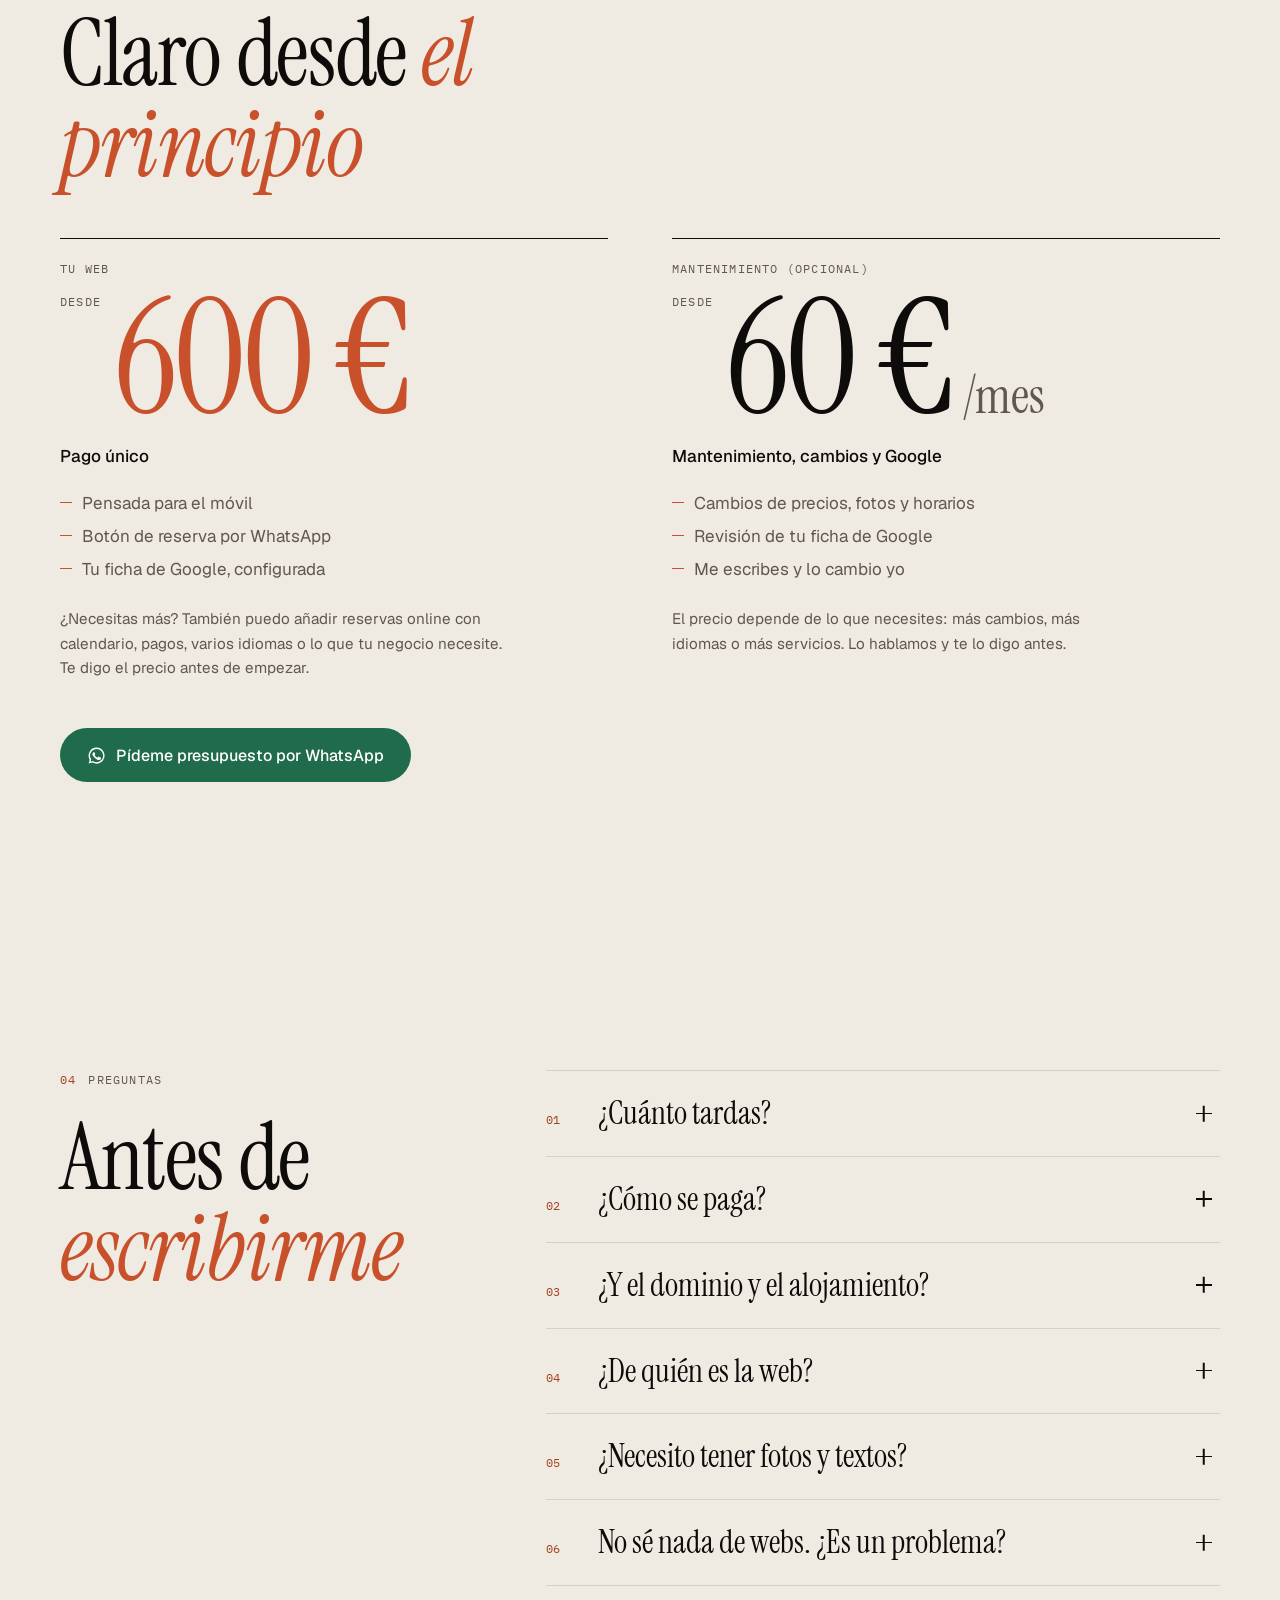
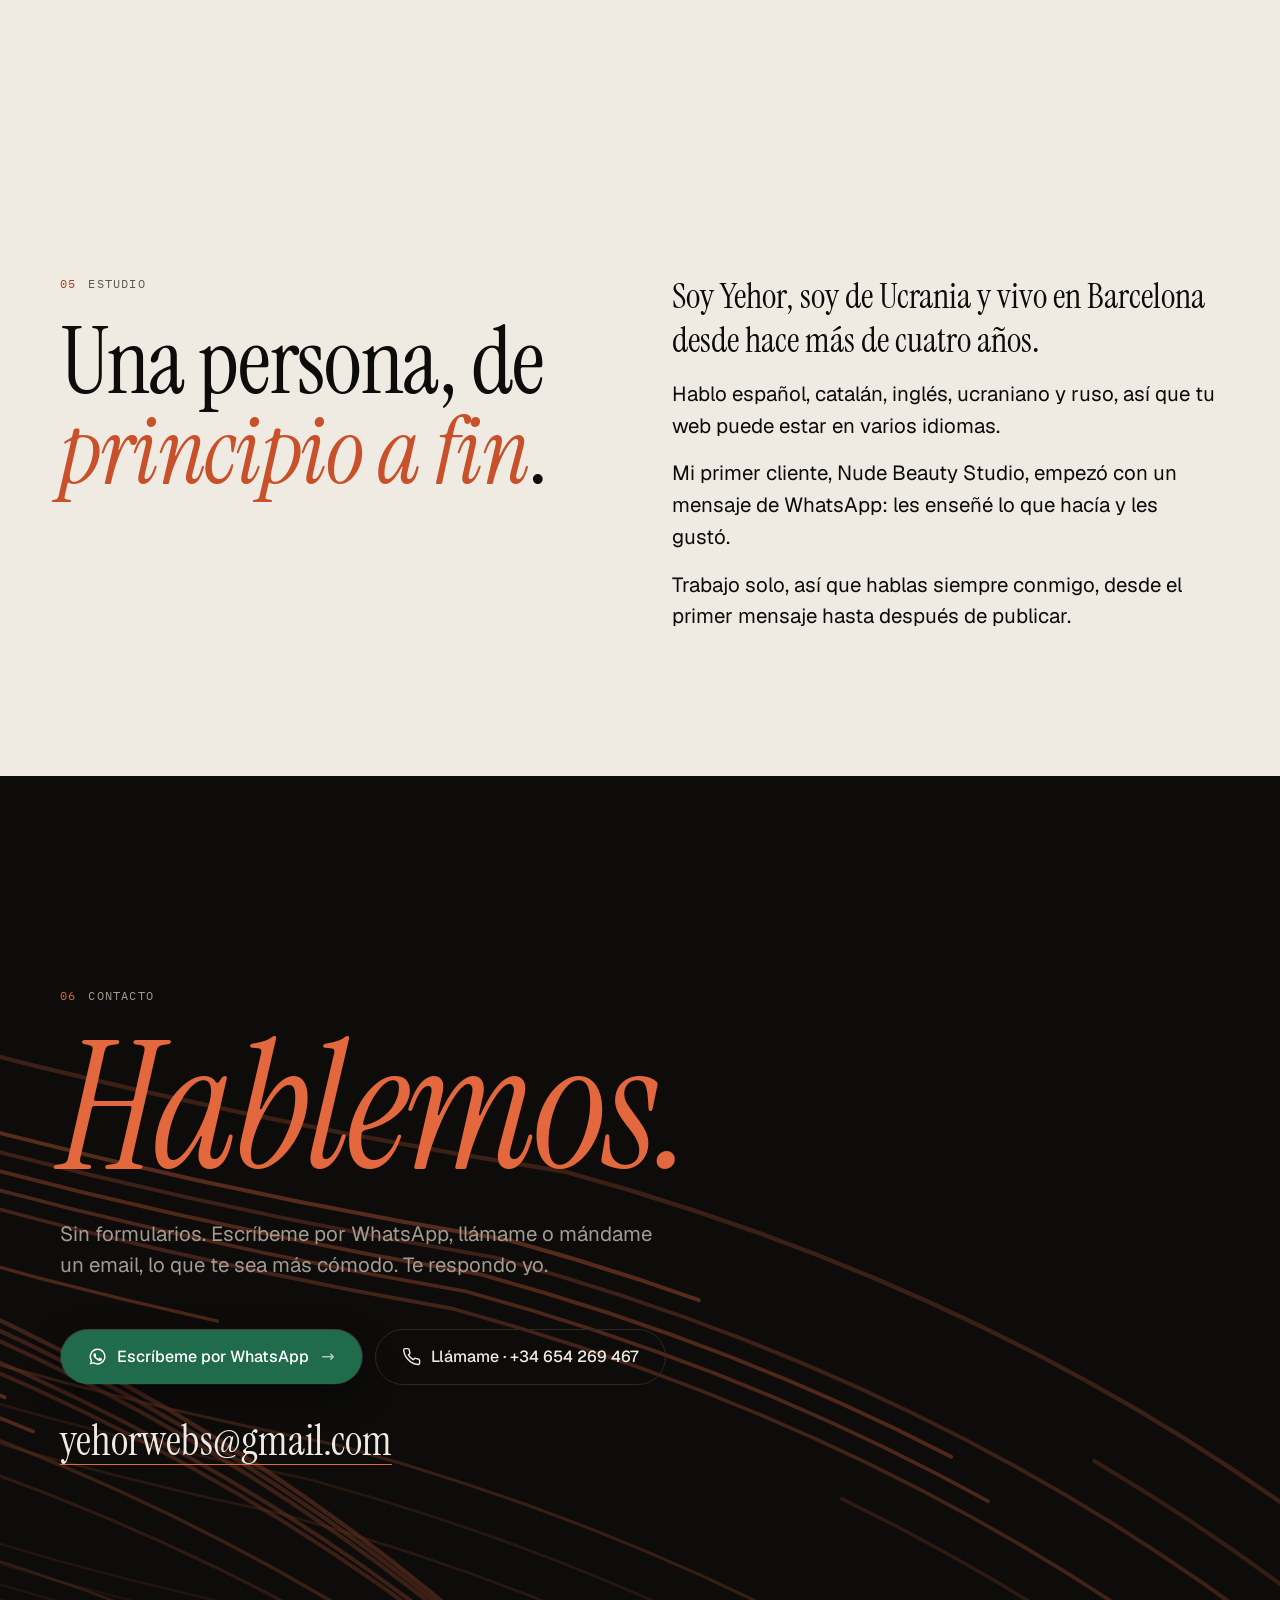
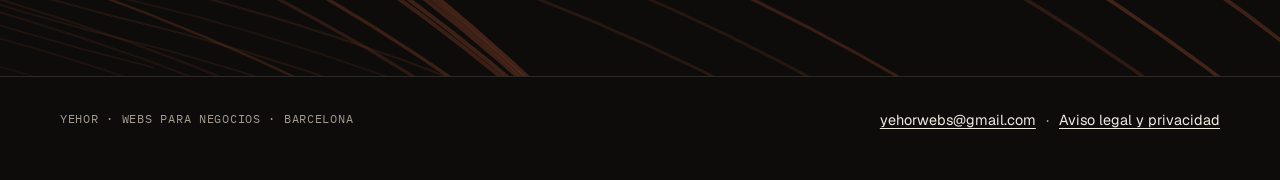
==== commit 408c388e: "Contact: flowing clay lines + rising title (vanilla port of background-paths); remove 3D hero - Orig" ====
--- a/index.html
+++ b/index.html
@@ -1,5 +1,5 @@
 <!doctype html>
-<html lang="es" data-v="202611032212">
+<html lang="es" data-v="202611051748">
 <head>
   <meta charset="utf-8">
   <meta name="viewport" content="width=device-width, initial-scale=1">
@@ -29,7 +29,7 @@
 
   <link rel="preload" href="/fonts/instrument-serif-latin.woff2" as="font" type="font/woff2" crossorigin>
   <link rel="preload" href="/fonts/geist-latin.woff2" as="font" type="font/woff2" crossorigin>
-  <link rel="stylesheet" href="/css/styles.css?v=202611032212">
+  <link rel="stylesheet" href="/css/styles.css?v=202611051748">
 
   <script type="application/ld+json">
   {
@@ -140,8 +140,8 @@
     </symbol>
   </svg>
 
-  <script src="/js/content.js?v=202611032212"></script>
-  <script src="/js/main.js?v=202611032212"></script>
+  <script src="/js/content.js?v=202611051748"></script>
+  <script src="/js/main.js?v=202611051748"></script>
   <script defer src="/_vercel/insights/script.js"></script>
 </body>
 </html>
--- a/css/styles.css
+++ b/css/styles.css
@@ -195,16 +195,8 @@
 .sig path { stroke-width: 3; animation-delay: 1.1s; animation-duration: 1.1s; }
 .drawn .sig circle, .drawn .sig path { animation: none; stroke-dashoffset: 0; }
 
-/* 3D: el lienzo vive en .stage; la Y dibujada es el respaldo */
 .hero { position: relative; }
-.stage { position: absolute; z-index: 0; top: 70px; right: -22px; width: min(48vw, 190px); aspect-ratio: 1; pointer-events: none; }
 .hero__text, .hero__top, .hero__meta { position: relative; z-index: 1; }
-.hero3d { width: 100%; height: 100%; display: block; pointer-events: auto; cursor: grab; opacity: 0; animation: fade-in 1.2s ease .1s forwards; }
-.hero3d.is-dragging { cursor: grabbing; }
-@keyframes fade-in { to { opacity: 1; } }
-.has-3d .sig { opacity: 0; transition: opacity .6s; }
-/* En móvil el texto pasa por encima del 3D: los toques sobre el texto giran la Y */
-@media (max-width: 899px) { .has-3d .hero__hello, .has-3d .hero h1, .has-3d .hero__sub { pointer-events: none; } }
 @keyframes draw { to { stroke-dashoffset: 0; } }
 
 @media (min-width: 900px) {
@@ -213,7 +205,6 @@
   .hero__grid.has-photo { grid-template-areas: "top top" "text photo" "meta meta"; }
   .has-photo .sig { display: none; }
   .sig { width: 100%; max-width: 340px; justify-self: end; align-self: end; margin-bottom: var(--s5); }
-  .stage { position: relative; top: auto; right: auto; grid-area: sig; width: 128%; max-width: 460px; justify-self: end; align-self: center; margin: 0 -14% 0 0; }
   .hero__actions { grid-auto-flow: column; align-items: center; justify-content: start; gap: var(--s5); }
   .hero__actions .btn { width: auto; }
 }
@@ -313,7 +304,26 @@
 @media (min-width: 900px) { .about { display: grid; grid-template-columns: 1fr 1fr; gap: var(--s8); align-items: start; } .about .head { margin: 0; } }
 
 /* ── Contacto ───────────────────────────────────────────────── */
+.contact { position: relative; overflow: hidden; min-height: min(100svh, 980px); display: flex; align-items: center; }
+.contact > .wrap { position: relative; z-index: 1; }
 .contact h2 { font-size: clamp(4rem, 16vw, 11rem); line-height: .9; margin-bottom: var(--s6); }
+
+/* Líneas de fondo (de components/ui/background-paths.tsx, en arcilla sobre tinta) */
+.paths { position: absolute; inset: 0; pointer-events: none; color: var(--clay-on-ink); opacity: .38; }
+.paths canvas { position: absolute; inset: 0; width: 100%; height: 100%; display: block; }
+
+/* Título que sube letra a letra */
+.rise__w { display: inline-block; white-space: nowrap; }
+.rise__l { display: inline-block; opacity: 0; transform: translateY(.6em); transition: transform .9s cubic-bezier(.22, 1.3, .36, 1), opacity .6s ease; transition-delay: calc(var(--i) * 45ms); }
+.is-in .rise__l { opacity: 1; transform: none; }
+
+/* Botón con aro de cristal (como el del componente) */
+.glass { display: inline-flex; padding: 1px; border-radius: 999px; background: linear-gradient(180deg, rgb(255 255 255 / .22), rgb(255 255 255 / .03)); box-shadow: 0 12px 32px rgb(0 0 0 / .35); transition: box-shadow .3s; }
+.glass:hover { box-shadow: 0 16px 40px rgb(0 0 0 / .45); }
+.glass .btn { width: 100%; transition: transform .3s, background-color .2s; }
+.glass:hover .btn { transform: translateY(-2px); }
+.btn__arrow { margin-left: 2px; opacity: .7; transition: transform .3s, opacity .3s; }
+.glass:hover .btn__arrow { transform: translateX(6px); opacity: 1; }
 .contact__actions { margin-top: var(--s7); display: grid; gap: var(--s3); }
 .contact__email { margin-top: var(--s6); font: 400 clamp(1.5rem, 5vw, 2.6rem)/1.2 var(--serif); overflow-wrap: anywhere; }
 .contact__email a { text-decoration-color: var(--clay-on-ink); }
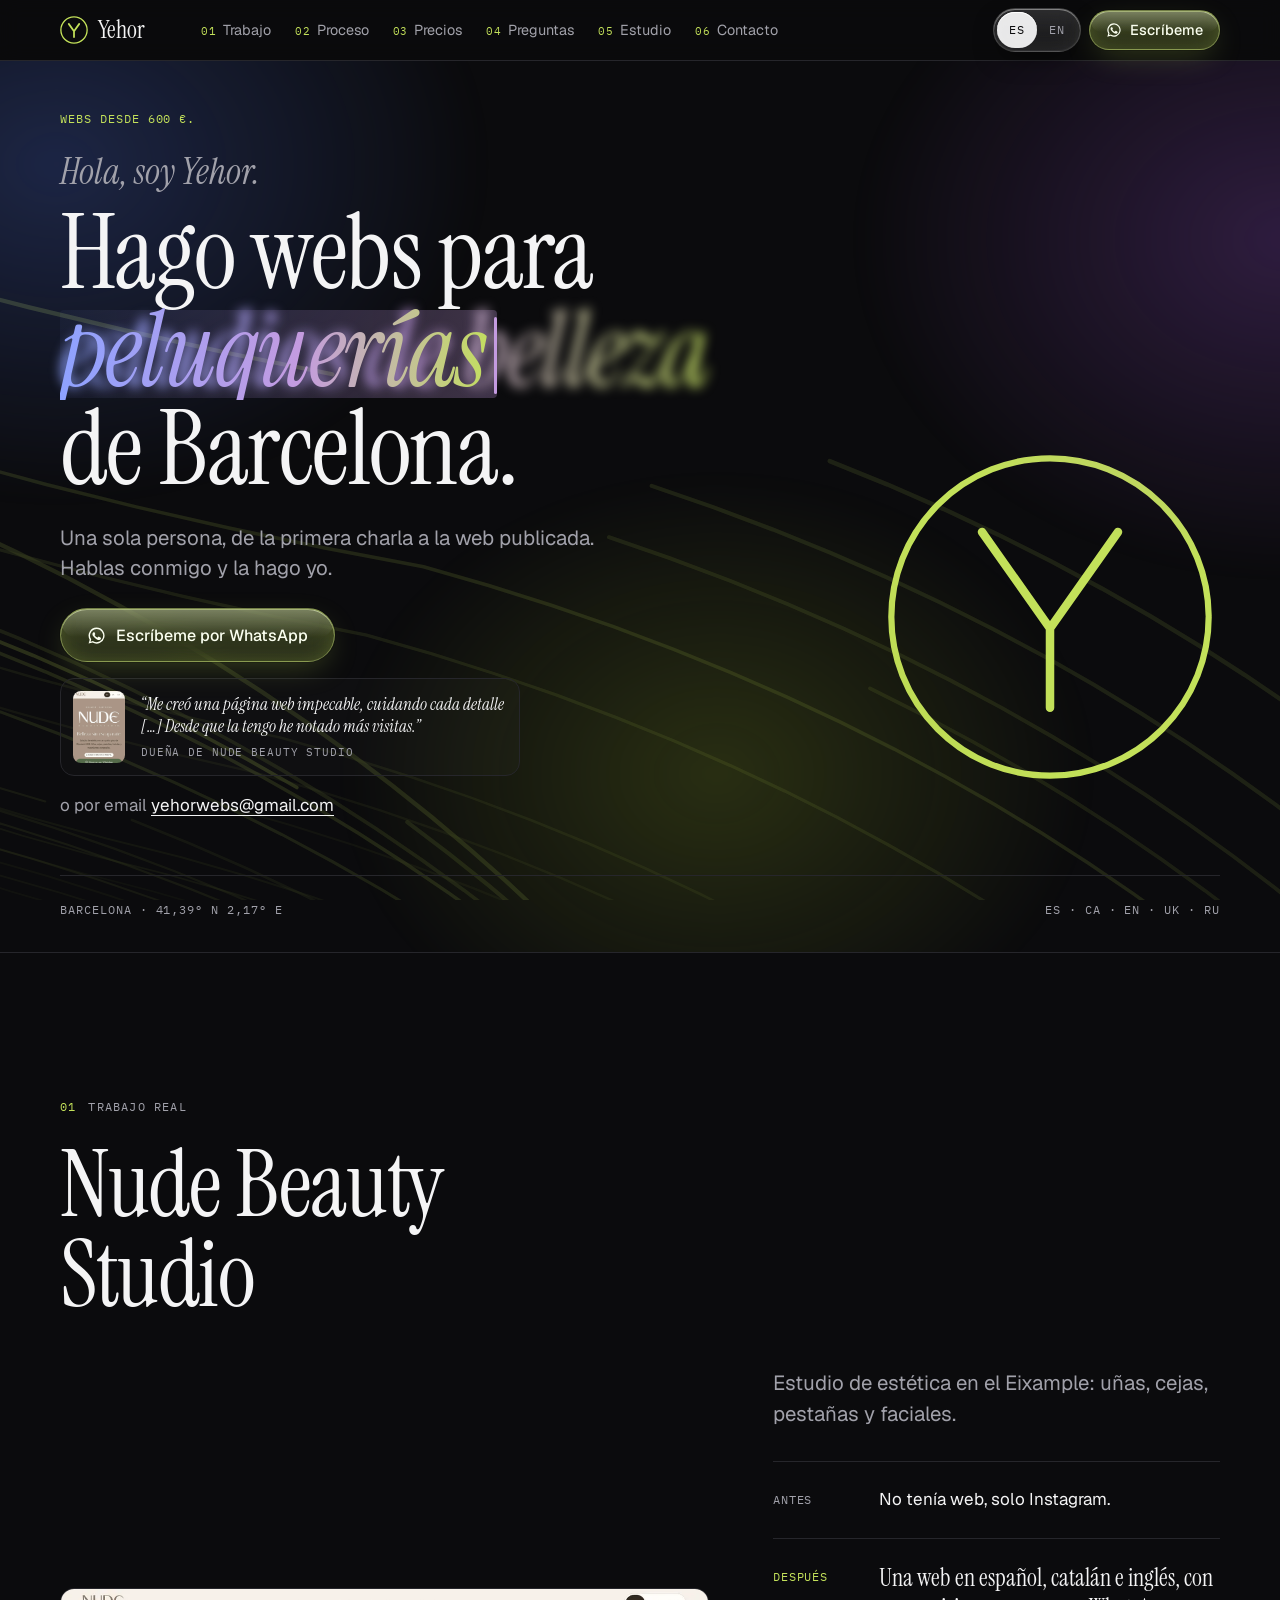
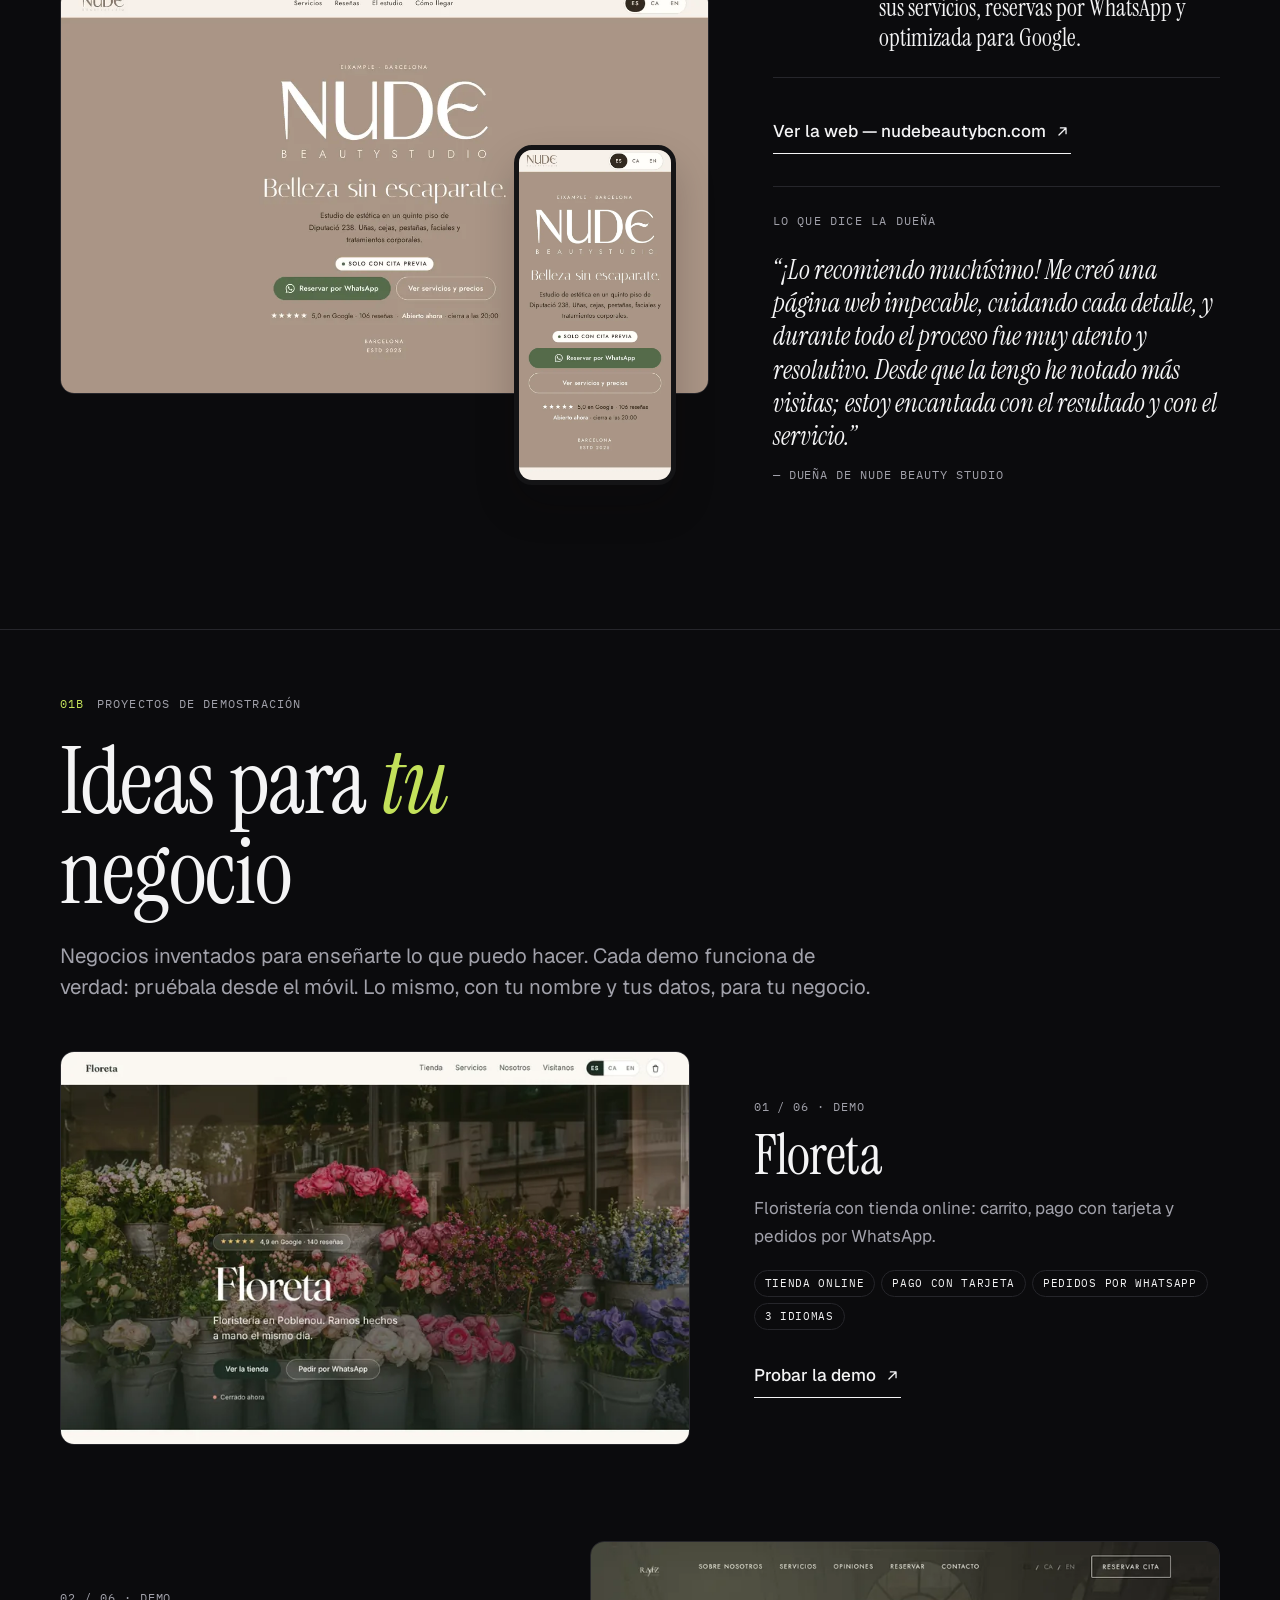
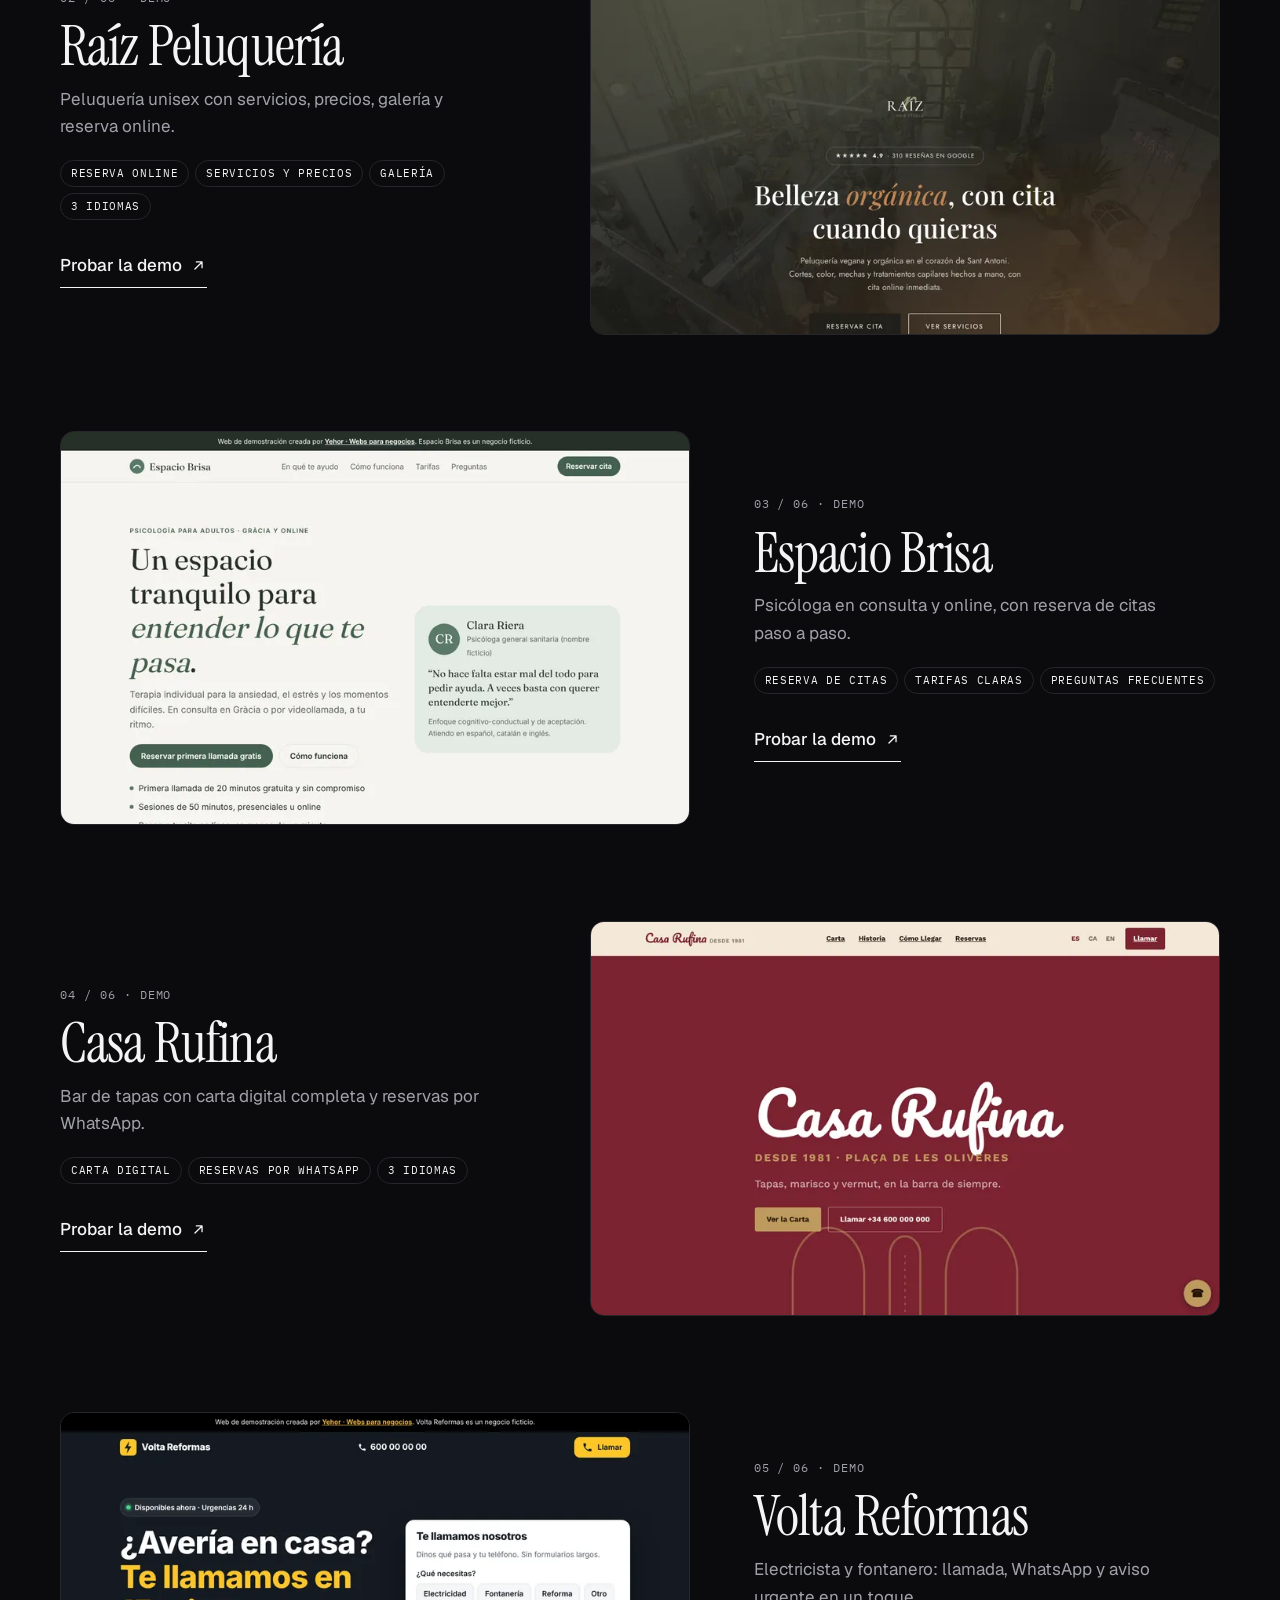
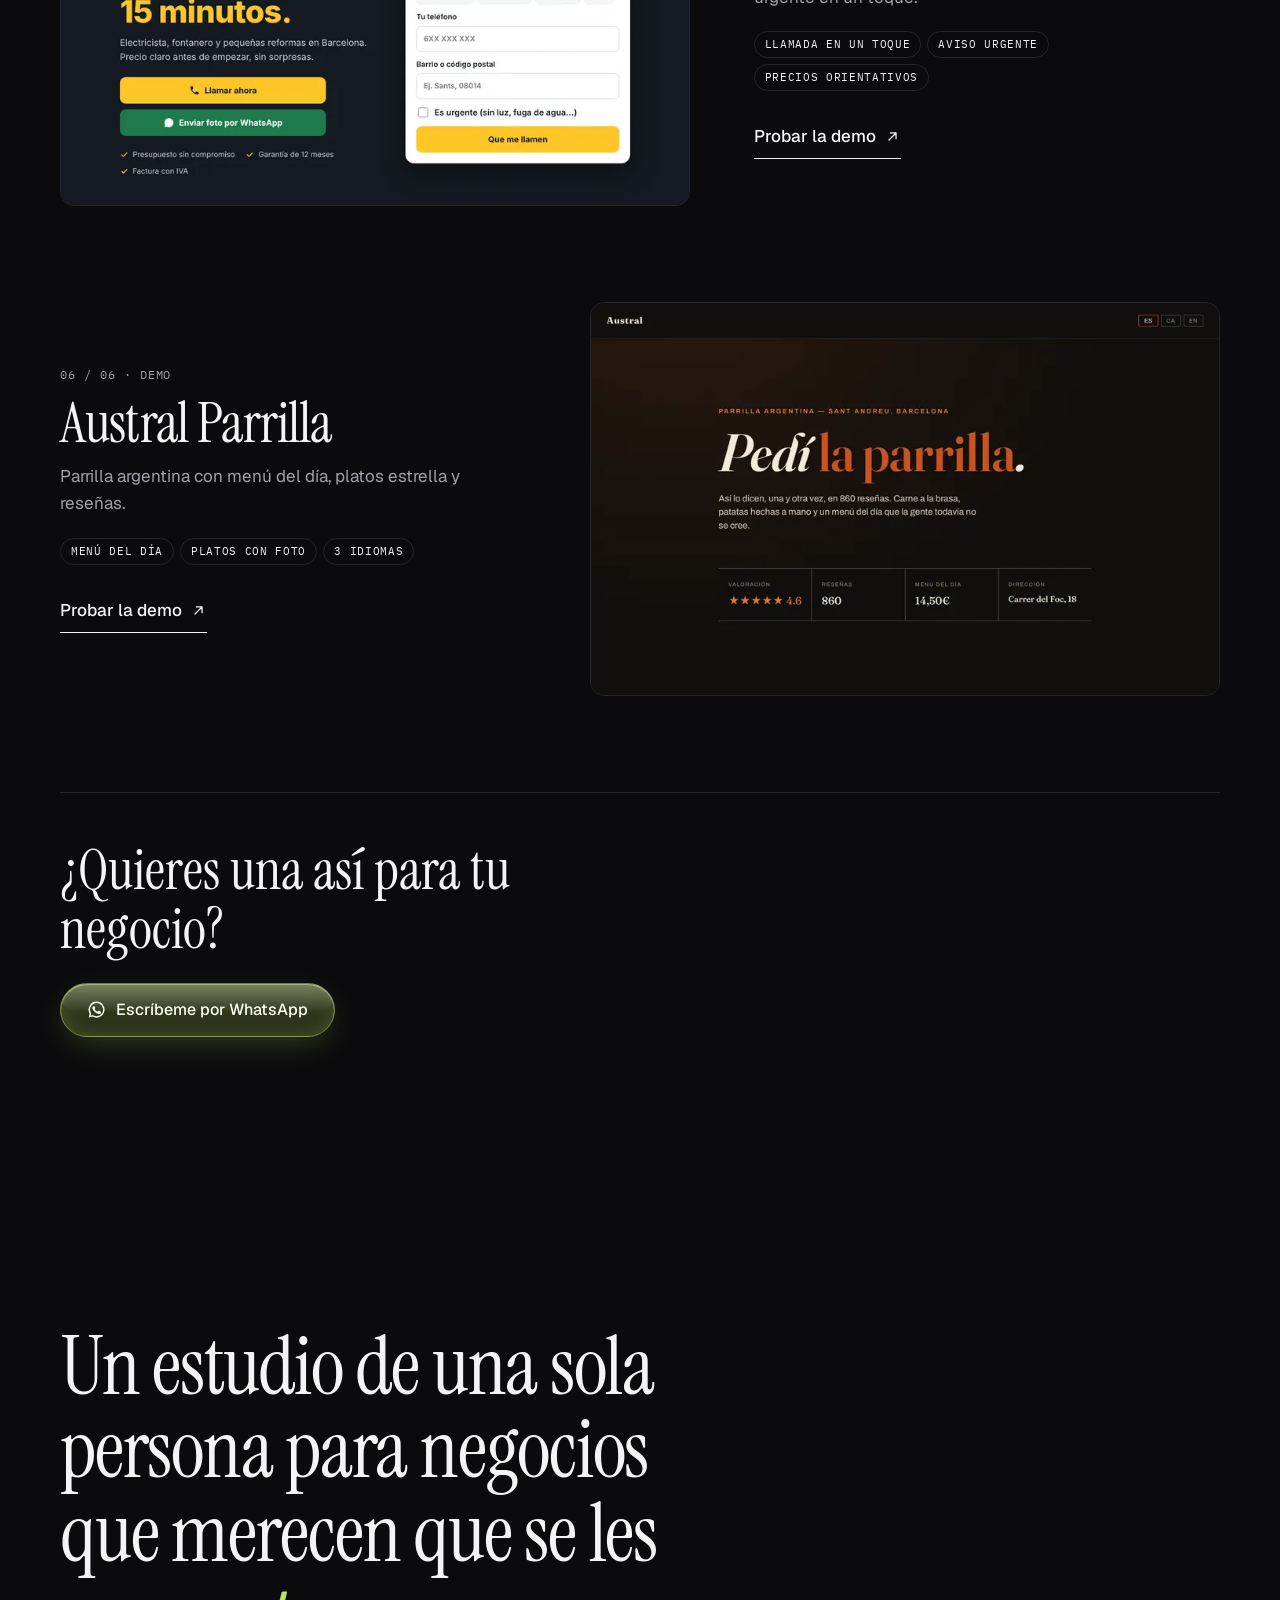
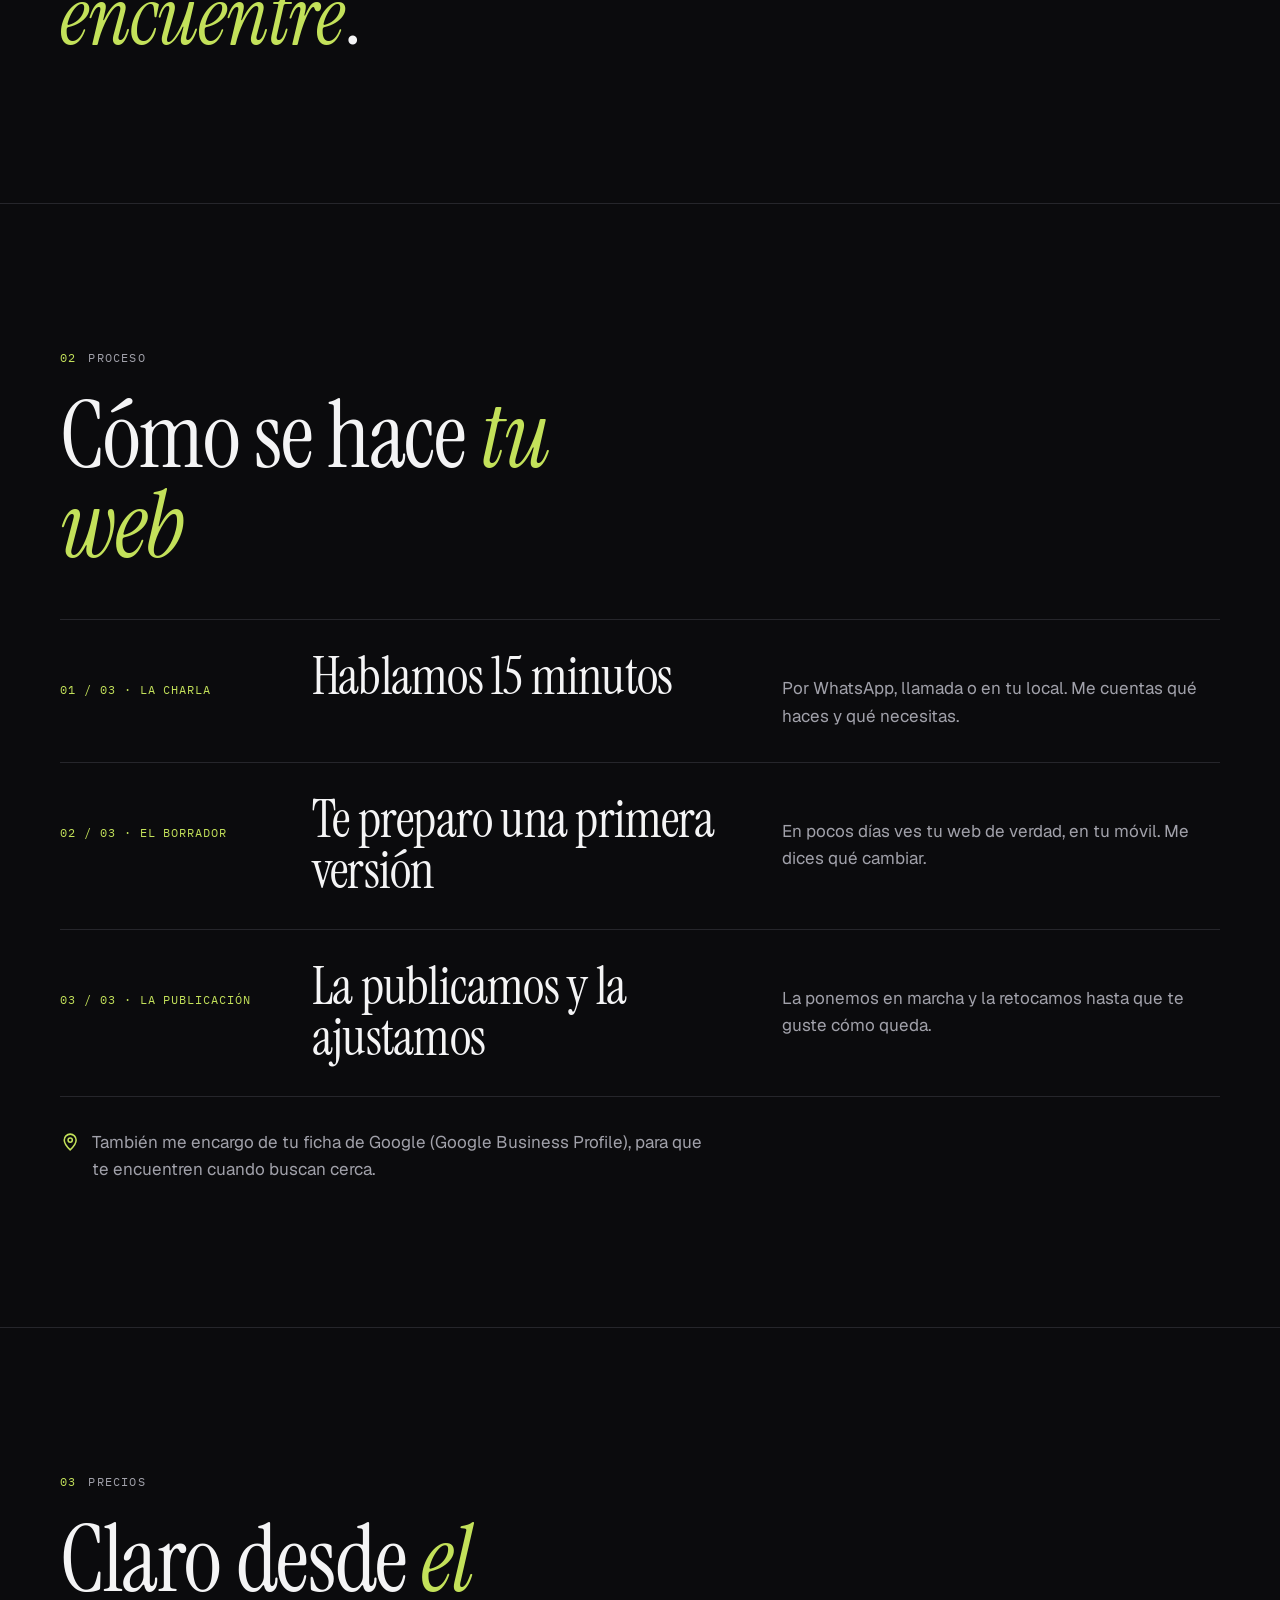
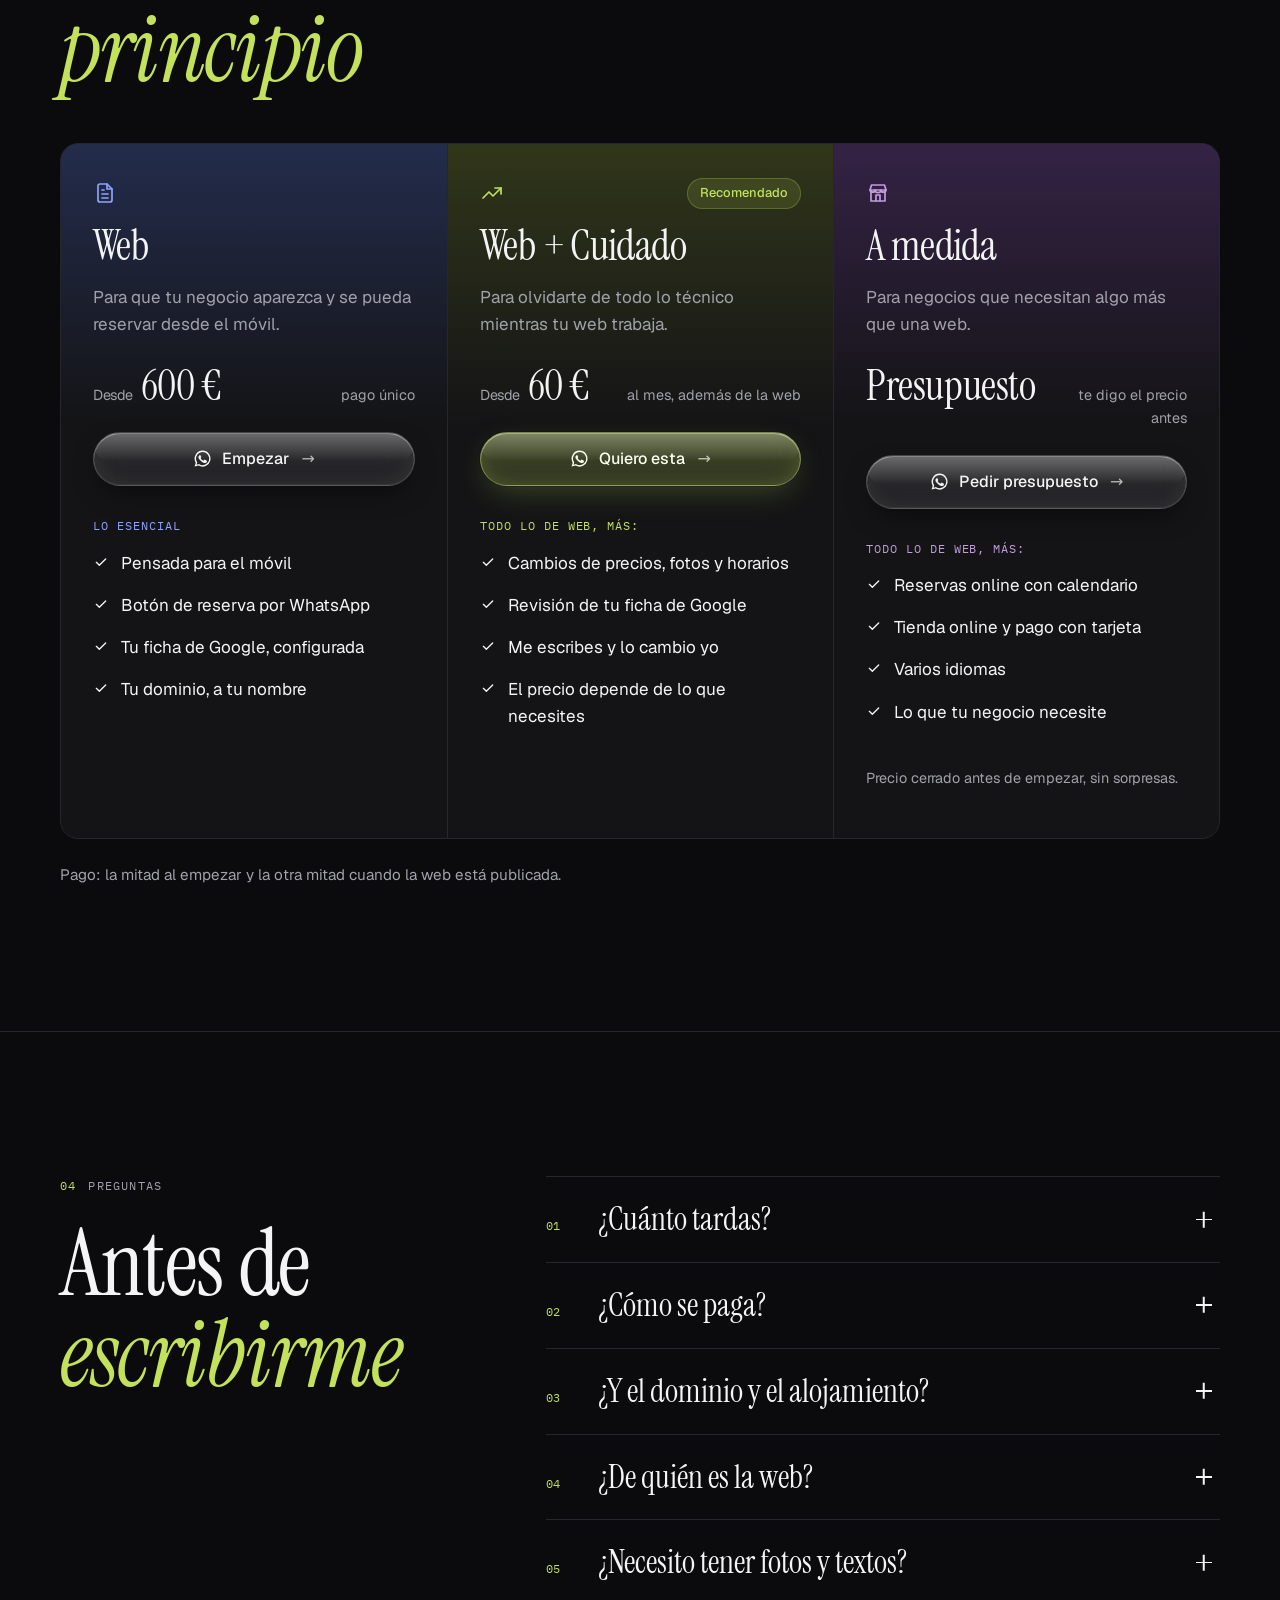
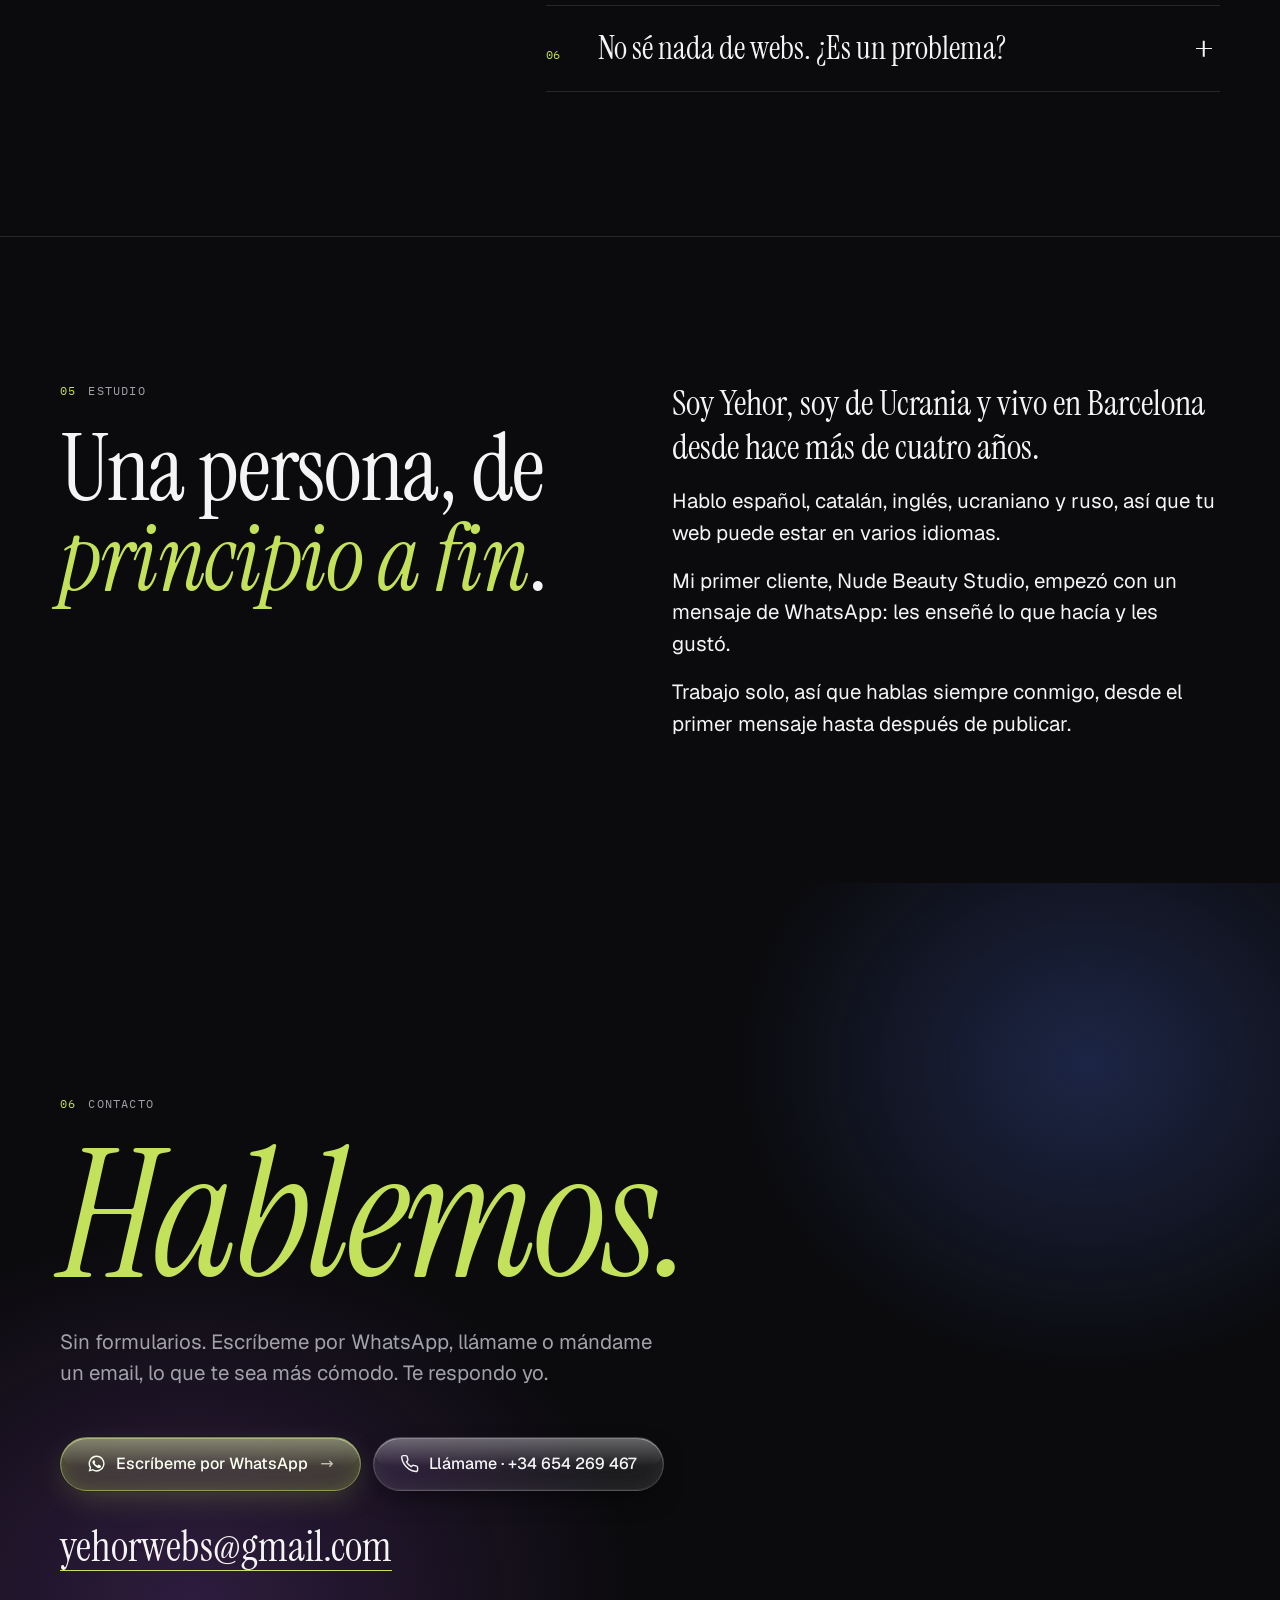
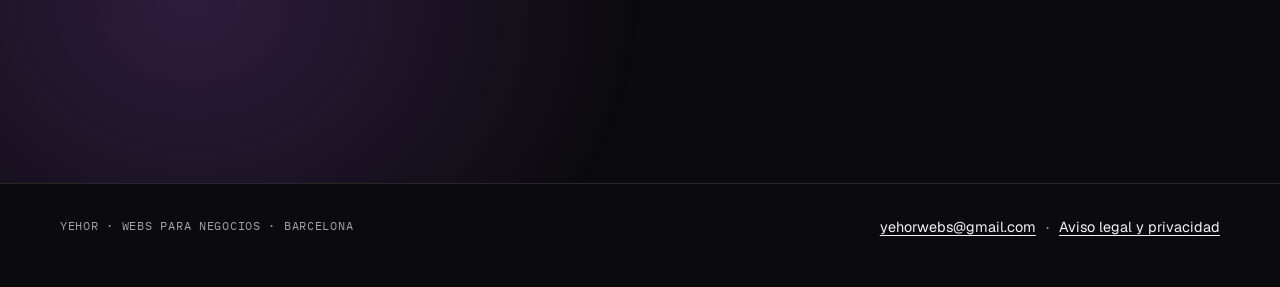
==== commit 55dc5438: "Dark palette from pricing reference, liquid-glass buttons, 3-tier pricing, text-loop headline, site-" ====
--- a/index.html
+++ b/index.html
@@ -1,12 +1,12 @@
 <!doctype html>
-<html lang="es" data-v="202611051748">
+<html lang="es" data-v="202611051759">
 <head>
   <meta charset="utf-8">
   <meta name="viewport" content="width=device-width, initial-scale=1">
   <title>Yehor · Webs para estudios de belleza y negocios en Barcelona</title>
   <meta name="description" content="Hago webs sencillas para estudios de belleza y pequeños negocios de Barcelona. Reservas por WhatsApp y ficha de Google incluidas. Desde 600 €.">
-  <meta name="color-scheme" content="light dark">
-  <meta name="theme-color" content="#0d0c0b">
+  <meta name="color-scheme" content="dark">
+  <meta name="theme-color" content="#0b0b0d">
   <link rel="canonical" href="https://yehor-webs.vercel.app/">
 
   <!-- Open Graph (vista previa en WhatsApp / Instagram) -->
@@ -29,7 +29,7 @@
 
   <link rel="preload" href="/fonts/instrument-serif-latin.woff2" as="font" type="font/woff2" crossorigin>
   <link rel="preload" href="/fonts/geist-latin.woff2" as="font" type="font/woff2" crossorigin>
-  <link rel="stylesheet" href="/css/styles.css?v=202611051748">
+  <link rel="stylesheet" href="/css/styles.css?v=202611051759">
 
   <script type="application/ld+json">
   {
@@ -140,8 +140,8 @@
     </symbol>
   </svg>
 
-  <script src="/js/content.js?v=202611051748"></script>
-  <script src="/js/main.js?v=202611051748"></script>
+  <script src="/js/content.js?v=202611051759"></script>
+  <script src="/js/main.js?v=202611051759"></script>
   <script defer src="/_vercel/insights/script.js"></script>
 </body>
 </html>
--- a/css/styles.css
+++ b/css/styles.css
@@ -11,24 +11,31 @@
 
 /* ── Tokens ─────────────────────────────────────────────────── */
 :root {
-  /* Paleta: noche de Barcelona, paredes de yeso, teja del Eixample */
-  --ink: #0d0c0b;
-  --ink-2: #1a1816;
-  --on-ink: #efeae2;
-  --on-ink-muted: #a39b91;
-  --on-ink-line: #2c2926;
-  --clay-on-ink: #e3683d;
-
-  --paper: #efeae2;
-  --paper-2: #f7f3ec;
-  --text: #0d0c0b;
-  --muted: #5f5850;
-  --line: #d6cfc4;
-  --clay: #c8512b;       /* el único acento */
-  --clay-text: #a3401f;  /* versión con contraste para texto pequeño */
-
-  --wa: #1f6b4b;
-  --wa-hover: #185a3e;
+  /* Paleta (de la referencia de precios): casi negro, gris frío y tres acentos por nivel */
+  --ink: #0b0b0d;
+  --ink-2: #121214;
+  --on-ink: #f4f4f5;
+  --on-ink-muted: #a1a1aa;
+  --on-ink-line: #26262b;
+  --clay-on-ink: #c3e15a;   /* acento principal: lima */
+
+  --paper: #0e0e10;
+  --paper-2: #141416;
+  --text: #f4f4f5;
+  --muted: #a1a1aa;
+  --line: #26262b;
+  --clay: #c3e15a;
+  --clay-text: #c3e15a;
+
+  --lime: #c3e15a;
+  --blue: #8ea2ff;
+  --violet: #c49be0;
+  --tint-blue: rgb(70 100 200 / .30);
+  --tint-lime: rgb(150 175 40 / .22);
+  --tint-violet: rgb(130 70 180 / .30);
+
+  --wa: #25d366;
+  --wa-hover: #25d366;
 
   /* Tipografía */
   --serif: "Instrument Serif", "Times New Roman", serif;
@@ -51,23 +58,7 @@
   --max: 1240px;
   --radius: 14px;
   --header: 60px;
-  color-scheme: light;
-}
-
-@media (prefers-color-scheme: dark) {
-  :root {
-    --paper: #151311;
-    --paper-2: #1d1a17;
-    --text: #ede6dc;
-    --muted: #a8a097;
-    --line: #2f2b27;
-    --clay: #e3683d;
-    --clay-text: #e3683d;
-    --ink: #0a0908;
-    --wa: #25795a;
-    --wa-hover: #1f6b4b;
-    color-scheme: dark;
-  }
+  color-scheme: dark;
 }
 
 /* ── Base ───────────────────────────────────────────────────── */
@@ -95,9 +86,9 @@
 
 /* Bandas: tinta (cine, oscuro) y papel (lectura) */
 .band { padding: var(--s9) 0; }
-.band--ink { background: var(--ink); color: var(--on-ink); }
+.band--ink { background: transparent; color: var(--on-ink); }
 .band--ink h1 em, .band--ink h2 em, .band--ink .statement em { color: var(--clay-on-ink); }
-.band--paper { background: var(--paper); color: var(--text); }
+.band--paper { background: transparent; color: var(--text); border-top: 1px solid var(--line); }
 .band--tight { padding-top: var(--s7); }
 @media (min-width: 900px) { .band { padding: var(--s10) 0; } .band--tight { padding-top: var(--s8); } }
 
@@ -309,8 +300,9 @@
 .contact h2 { font-size: clamp(4rem, 16vw, 11rem); line-height: .9; margin-bottom: var(--s6); }
 
 /* Líneas de fondo (de components/ui/background-paths.tsx, en arcilla sobre tinta) */
-.paths { position: absolute; inset: 0; pointer-events: none; color: var(--clay-on-ink); opacity: .38; }
-.paths canvas { position: absolute; inset: 0; width: 100%; height: 100%; display: block; }
+/* Líneas animadas detrás de toda la web */
+.bg-lines { position: fixed; inset: 0; z-index: -1; pointer-events: none; color: var(--lime); opacity: .22; }
+.bg-lines canvas { position: absolute; inset: 0; width: 100%; height: 100%; display: block; }
 
 /* Título que sube letra a letra */
 .rise__w { display: inline-block; white-space: nowrap; }
@@ -350,3 +342,115 @@
 .legal a { color: var(--clay-text); }
 .back { margin-left: auto; display: inline-flex; align-items: center; min-height: 44px; font-size: .9rem; color: var(--on-ink); }
 .wrap--narrow { max-width: 760px; }
+
+/* ════════════════════════════════════════════════════════════
+   Liquid glass: todos los botones
+   Cristal translúcido + desenfoque + brillo superior + reflejo que sigue al dedo/ratón (--mx, --my)
+   ════════════════════════════════════════════════════════════ */
+.btn, .pill, .menu-btn, .lang {
+  position: relative; isolation: isolate; overflow: hidden;
+  color: var(--on-ink);
+  background: linear-gradient(180deg, rgb(255 255 255 / .14), rgb(255 255 255 / .04));
+  border: 1px solid rgb(255 255 255 / .18);
+  -webkit-backdrop-filter: blur(14px) saturate(170%); backdrop-filter: blur(14px) saturate(170%);
+  box-shadow: inset 0 1px 0 rgb(255 255 255 / .40), inset 0 -1px 1px rgb(255 255 255 / .06), inset 0 -12px 22px -12px rgb(255 255 255 / .14), 0 10px 28px -10px rgb(0 0 0 / .7);
+  transition: transform .25s cubic-bezier(.2, .8, .2, 1), box-shadow .25s, background-color .25s, border-color .25s;
+}
+.btn::before, .pill::before, .menu-btn::before {
+  content: ""; position: absolute; z-index: -1; left: 1px; right: 1px; top: 1px; height: 52%; border-radius: inherit;
+  background: linear-gradient(180deg, rgb(255 255 255 / .26), rgb(255 255 255 / 0)); pointer-events: none;
+}
+.btn::after, .pill::after, .menu-btn::after {
+  content: ""; position: absolute; z-index: -1; inset: 0; border-radius: inherit; pointer-events: none; opacity: 0; transition: opacity .3s;
+  background: radial-gradient(120px circle at var(--mx, 50%) var(--my, 0%), rgb(255 255 255 / .28), transparent 60%);
+}
+.btn:hover, .pill:hover, .menu-btn:hover { transform: translateY(-1px); border-color: rgb(255 255 255 / .30); }
+.btn:hover::after, .pill:hover::after, .menu-btn:hover::after { opacity: 1; }
+.btn:active, .pill:active { transform: translateY(0) scale(.985); }
+
+/* Acción principal (WhatsApp): cristal teñido de lima */
+.btn--wa, .pill {
+  background: linear-gradient(180deg, rgb(195 225 90 / .34), rgb(195 225 90 / .10));
+  border-color: rgb(215 240 130 / .45);
+  box-shadow: inset 0 1px 0 rgb(240 255 190 / .55), inset 0 -12px 22px -12px rgb(195 225 90 / .35), 0 0 0 1px rgb(0 0 0 / .2), 0 10px 32px -8px rgb(195 225 90 / .28);
+  color: #fbfff0;
+}
+.btn--wa:hover { background: linear-gradient(180deg, rgb(195 225 90 / .44), rgb(195 225 90 / .14)); }
+.btn--wa .icon, .pill svg { color: #fbfff0; }
+.btn--line { color: var(--on-ink); }
+.pill { color: #fbfff0; }
+.pill:hover { background: linear-gradient(180deg, rgb(195 225 90 / .44), rgb(195 225 90 / .14)); }
+.lang { padding: 3px; }
+.lang button[aria-pressed="true"] { background: rgb(255 255 255 / .9); color: #0b0b0d; box-shadow: inset 0 1px 0 #fff; }
+.menu-btn { border-radius: 999px; }
+/* El aro de cristal del contacto ya no hace falta: el botón ya es de cristal */
+.glass { padding: 0; background: none; box-shadow: none; }
+.glass:hover { box-shadow: none; }
+
+/* Luces de color detrás del cristal (como los degradados de la referencia) */
+.hero::before {
+  content: ""; position: absolute; inset: -10% -10% auto -10%; height: 120%; z-index: 0; pointer-events: none;
+  background:
+    radial-gradient(40% 45% at 12% 18%, var(--tint-blue), transparent 70%),
+    radial-gradient(35% 40% at 55% 75%, var(--tint-lime), transparent 70%),
+    radial-gradient(40% 45% at 92% 25%, var(--tint-violet), transparent 70%);
+  filter: blur(10px);
+}
+.contact::before {
+  content: ""; position: absolute; inset: 0; pointer-events: none;
+  background: radial-gradient(50% 60% at 15% 80%, var(--tint-violet), transparent 70%), radial-gradient(40% 50% at 85% 20%, var(--tint-blue), transparent 70%);
+}
+
+/* ── Texto en bucle (inspirado en chamaac/text-loop) ─────────── */
+.loop { display: grid; justify-items: start; align-items: start; position: relative; font-size: min(1em, 12.8vw); white-space: nowrap; }
+.loop__item {
+  grid-area: 1 / 1; font-style: italic; position: relative; padding-right: .12em;
+  background: linear-gradient(90deg, var(--blue), var(--violet) 55%, var(--lime));
+  -webkit-background-clip: text; background-clip: text; color: transparent;
+  opacity: 0; transform: translateY(.18em); filter: blur(6px);
+  transition: opacity .55s ease, transform .55s cubic-bezier(.2, .8, .2, 1), filter .55s ease;
+}
+.loop__item.is-on { opacity: 1; transform: none; filter: none; }
+/* Selección que barre la palabra antes de cambiarla, y el cursor */
+.loop__item::before {
+  content: ""; position: absolute; inset: .08em 0 .02em 0; z-index: -1; border-radius: 4px;
+  background: linear-gradient(90deg, rgb(142 162 255 / .05), rgb(196 155 224 / .28));
+  transform: scaleX(0); transform-origin: left; transition: transform .45s cubic-bezier(.6, 0, .2, 1);
+}
+.loop__item.is-selecting::before { transform: scaleX(1); }
+.loop__item.is-on::after {
+  content: ""; position: absolute; right: 0; top: .14em; bottom: .06em; width: 3px; border-radius: 2px;
+  background: var(--violet); animation: caret 1s steps(1) infinite;
+}
+@keyframes caret { 50% { opacity: 0; } }
+.loop__sizer { grid-area: 1 / 1; visibility: hidden; font-style: italic; }
+
+/* ── Precios: tres tarjetas (como la referencia) ─────────────── */
+.tiers { display: grid; gap: 0; border: 1px solid var(--line); border-radius: 18px; overflow: hidden; background: var(--paper-2); }
+.tier { position: relative; display: flex; flex-direction: column; gap: var(--s4); padding: var(--s6) var(--s5) var(--s7); border-top: 1px solid var(--line); isolation: isolate; }
+.tier:first-child { border-top: 0; }
+.tier::before { content: ""; position: absolute; inset: 0 0 auto 0; height: 280px; z-index: -1; background: linear-gradient(180deg, var(--tint), transparent); }
+.tier--blue { --tint: var(--tint-blue); --acc: var(--blue); }
+.tier--lime { --tint: var(--tint-lime); --acc: var(--lime); }
+.tier--violet { --tint: var(--tint-violet); --acc: var(--violet); }
+.tier__top { display: flex; justify-content: space-between; align-items: center; min-height: 34px; }
+.tier__icon { width: 24px; height: 24px; color: var(--acc); }
+.tier__badge { font: 500 .8rem/1 var(--sans); color: var(--lime); background: rgb(195 225 90 / .12); border: 1px solid rgb(195 225 90 / .25); padding: 8px 12px; border-radius: 999px; }
+.tier h3 { font-size: 2.6rem; line-height: 1; }
+.tier__desc { color: var(--muted); max-width: 32ch; }
+.tier__price { display: flex; align-items: baseline; justify-content: space-between; gap: var(--s4); margin-top: var(--s3); }
+.tier__amount { font: 400 2.6rem/1 var(--serif); letter-spacing: -.01em; }
+.tier__amount small { font: 400 .9rem/1 var(--sans); color: var(--muted); margin-right: 4px; }
+.tier__unit { color: var(--muted); font-size: .9rem; text-align: right; }
+.tier .btn { width: 100%; margin: var(--s2) 0 var(--s4); }
+.tier__label { font: 500 .75rem/1.3 var(--mono); letter-spacing: .08em; text-transform: uppercase; color: var(--acc); }
+.tier ul { list-style: none; display: grid; gap: 14px; }
+.tier li { display: flex; gap: 12px; align-items: flex-start; }
+.tier li svg { width: 16px; height: 16px; flex: none; margin-top: 4px; color: var(--on-ink); }
+.tier__note { margin-top: auto; padding-top: var(--s5); color: var(--muted); font-size: .9rem; }
+.tiers__foot { margin-top: var(--s5); color: var(--muted); font-size: .95rem; max-width: 70ch; }
+@media (min-width: 960px) {
+  .tiers { grid-template-columns: repeat(3, 1fr); }
+  .tier { border-top: 0; border-left: 1px solid var(--line); padding: var(--s6) var(--s6) var(--s7); }
+  .tier:first-child { border-left: 0; }
+}
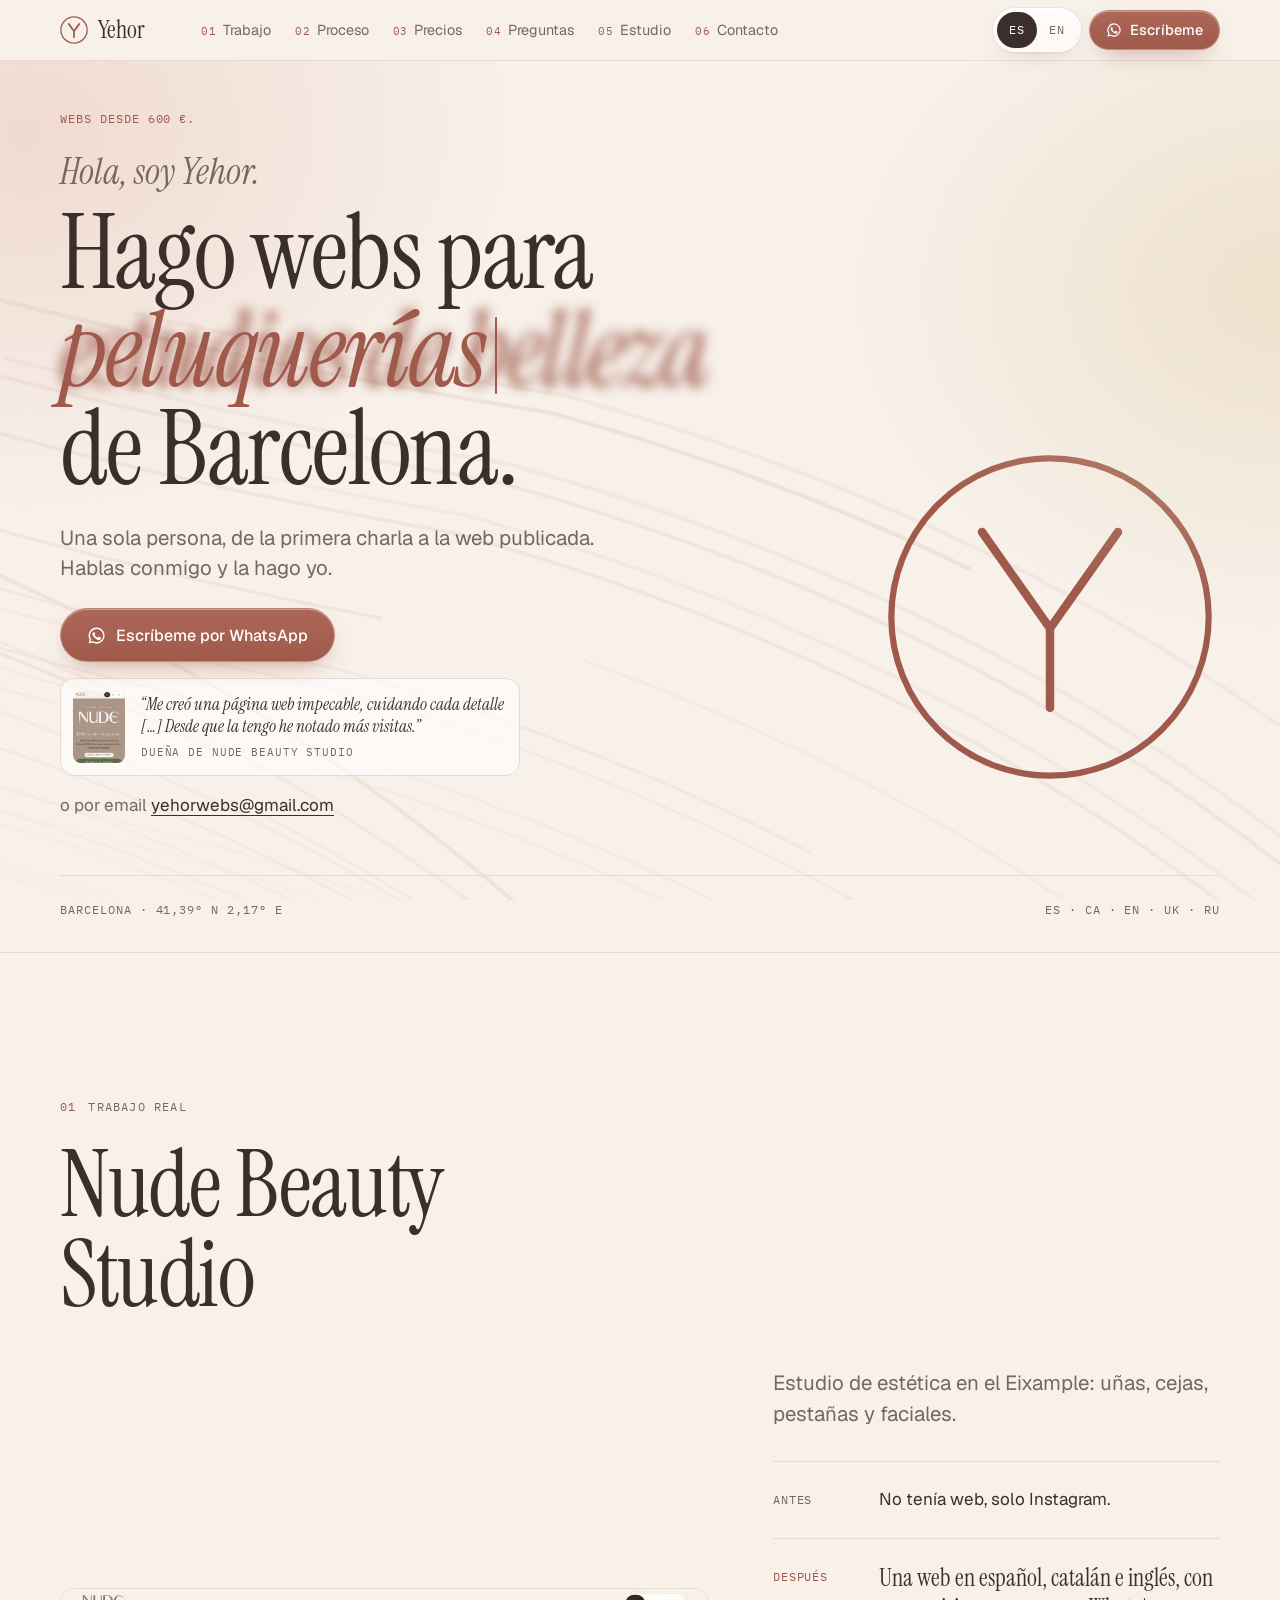
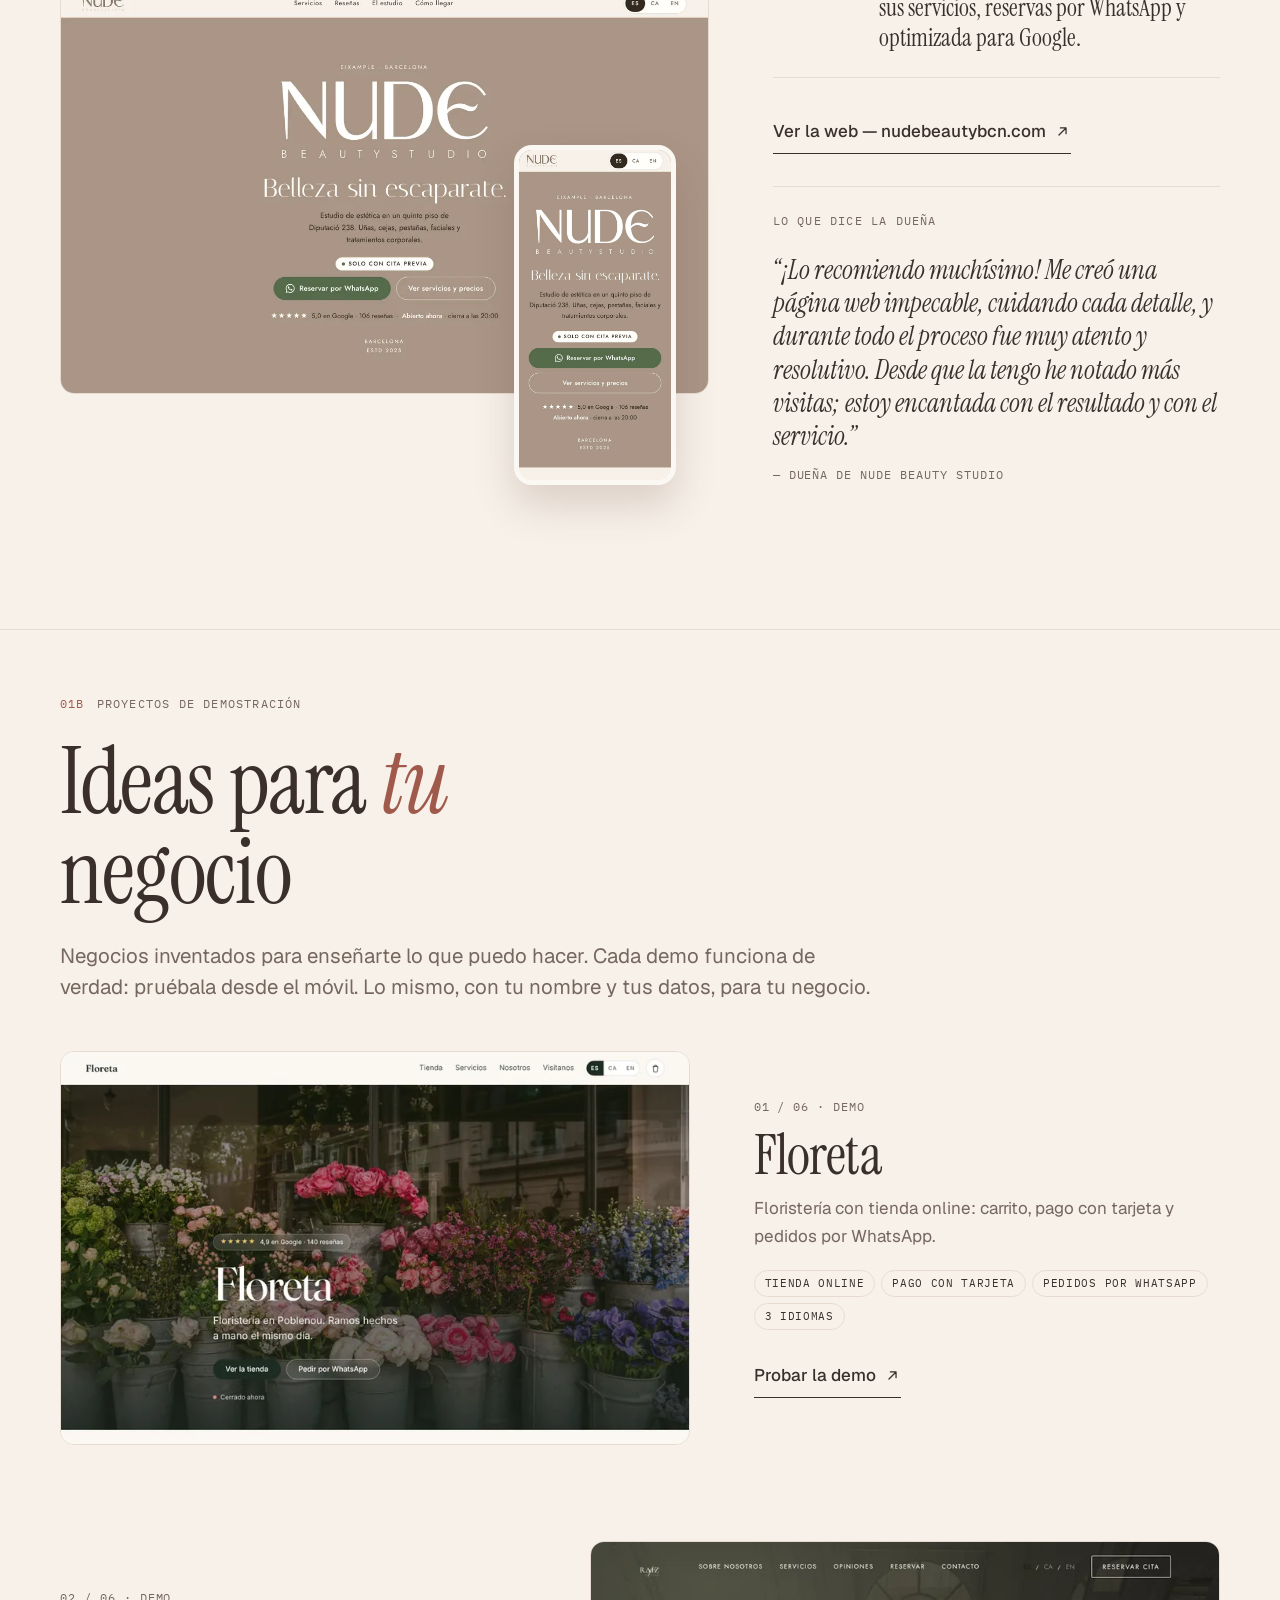
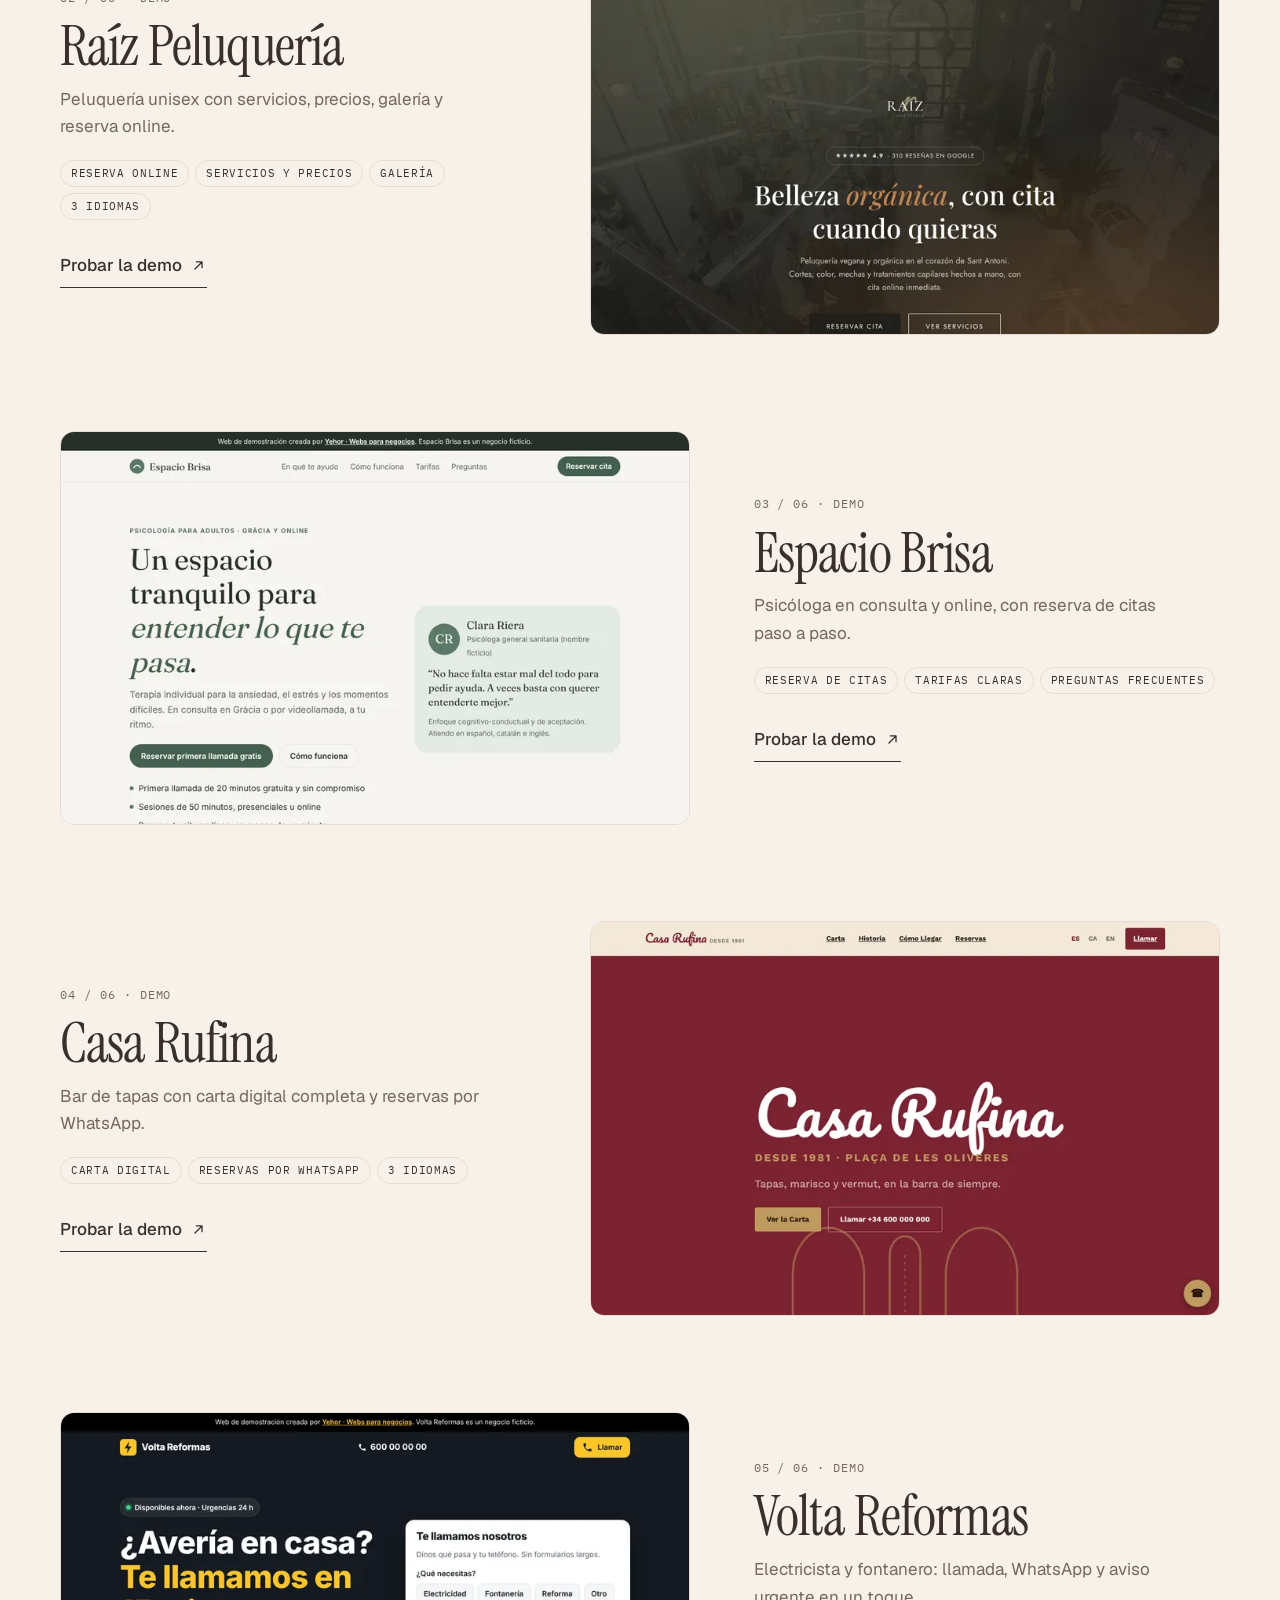
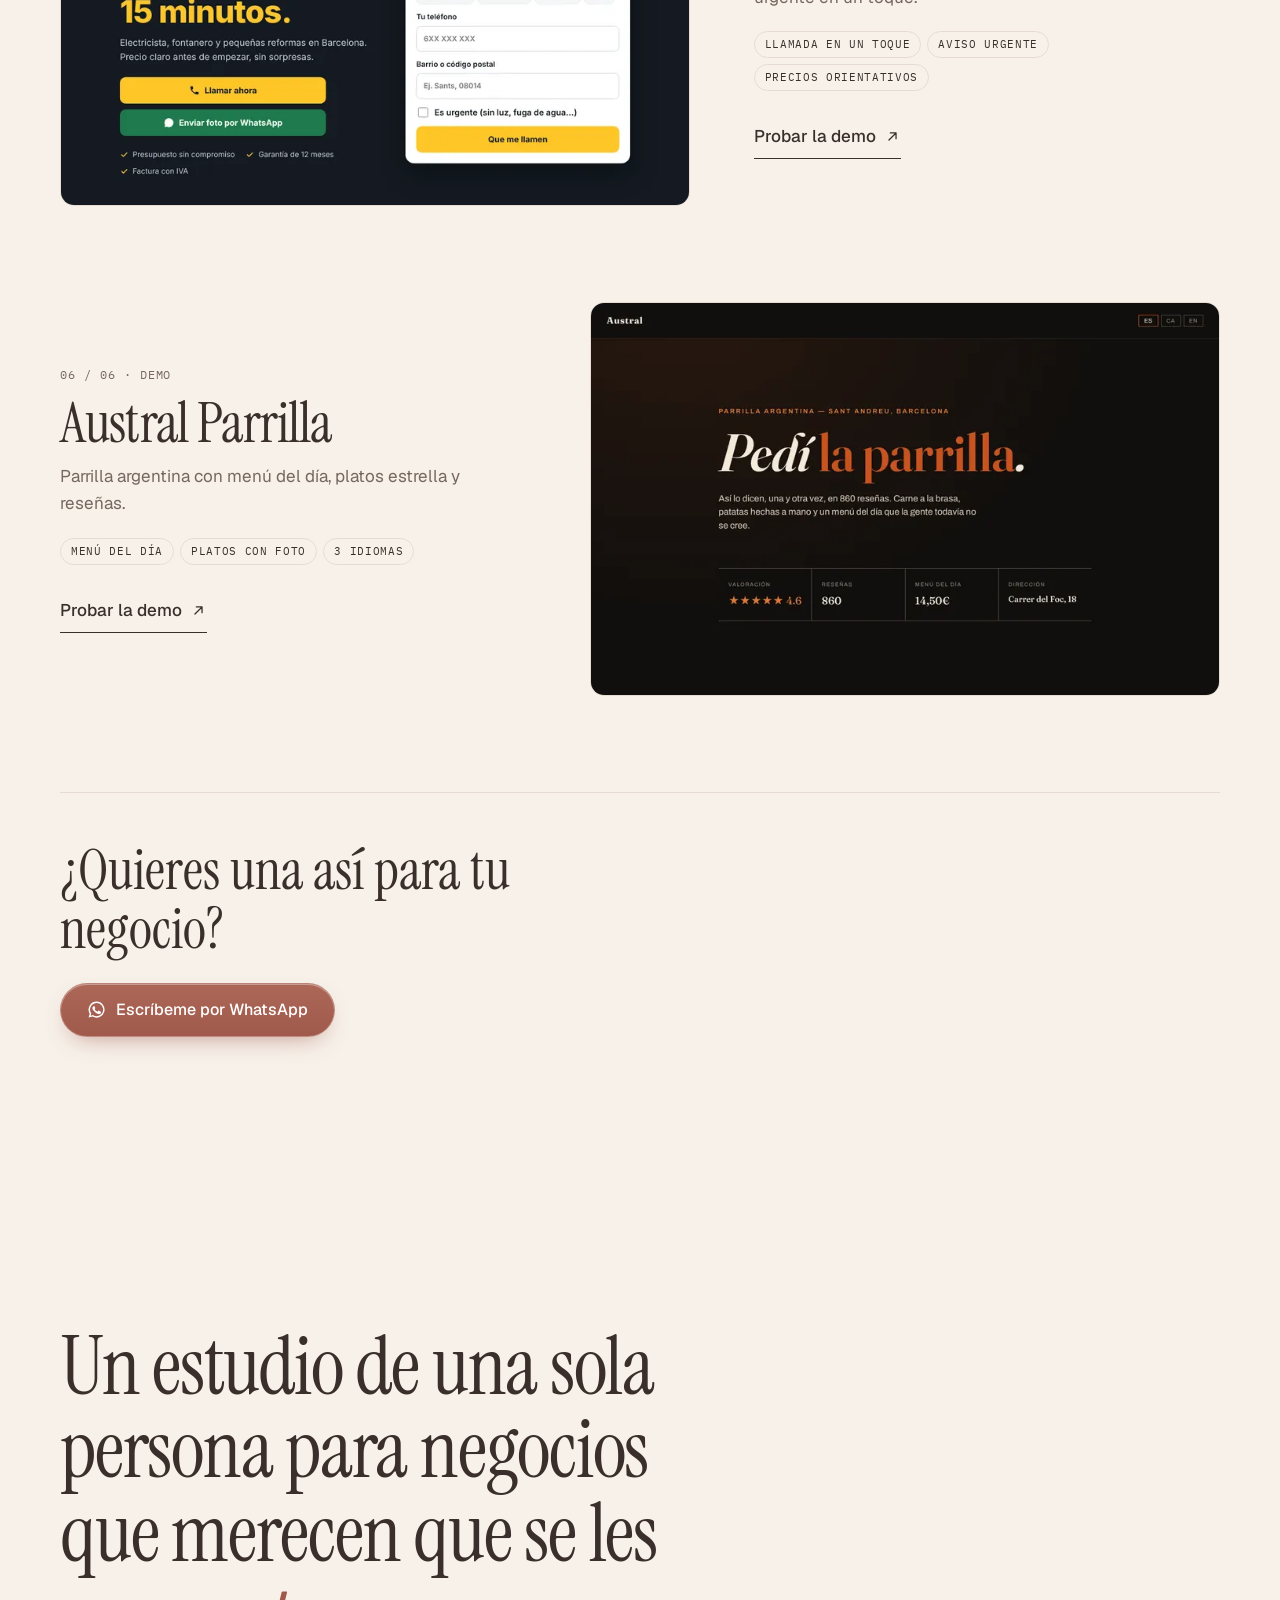
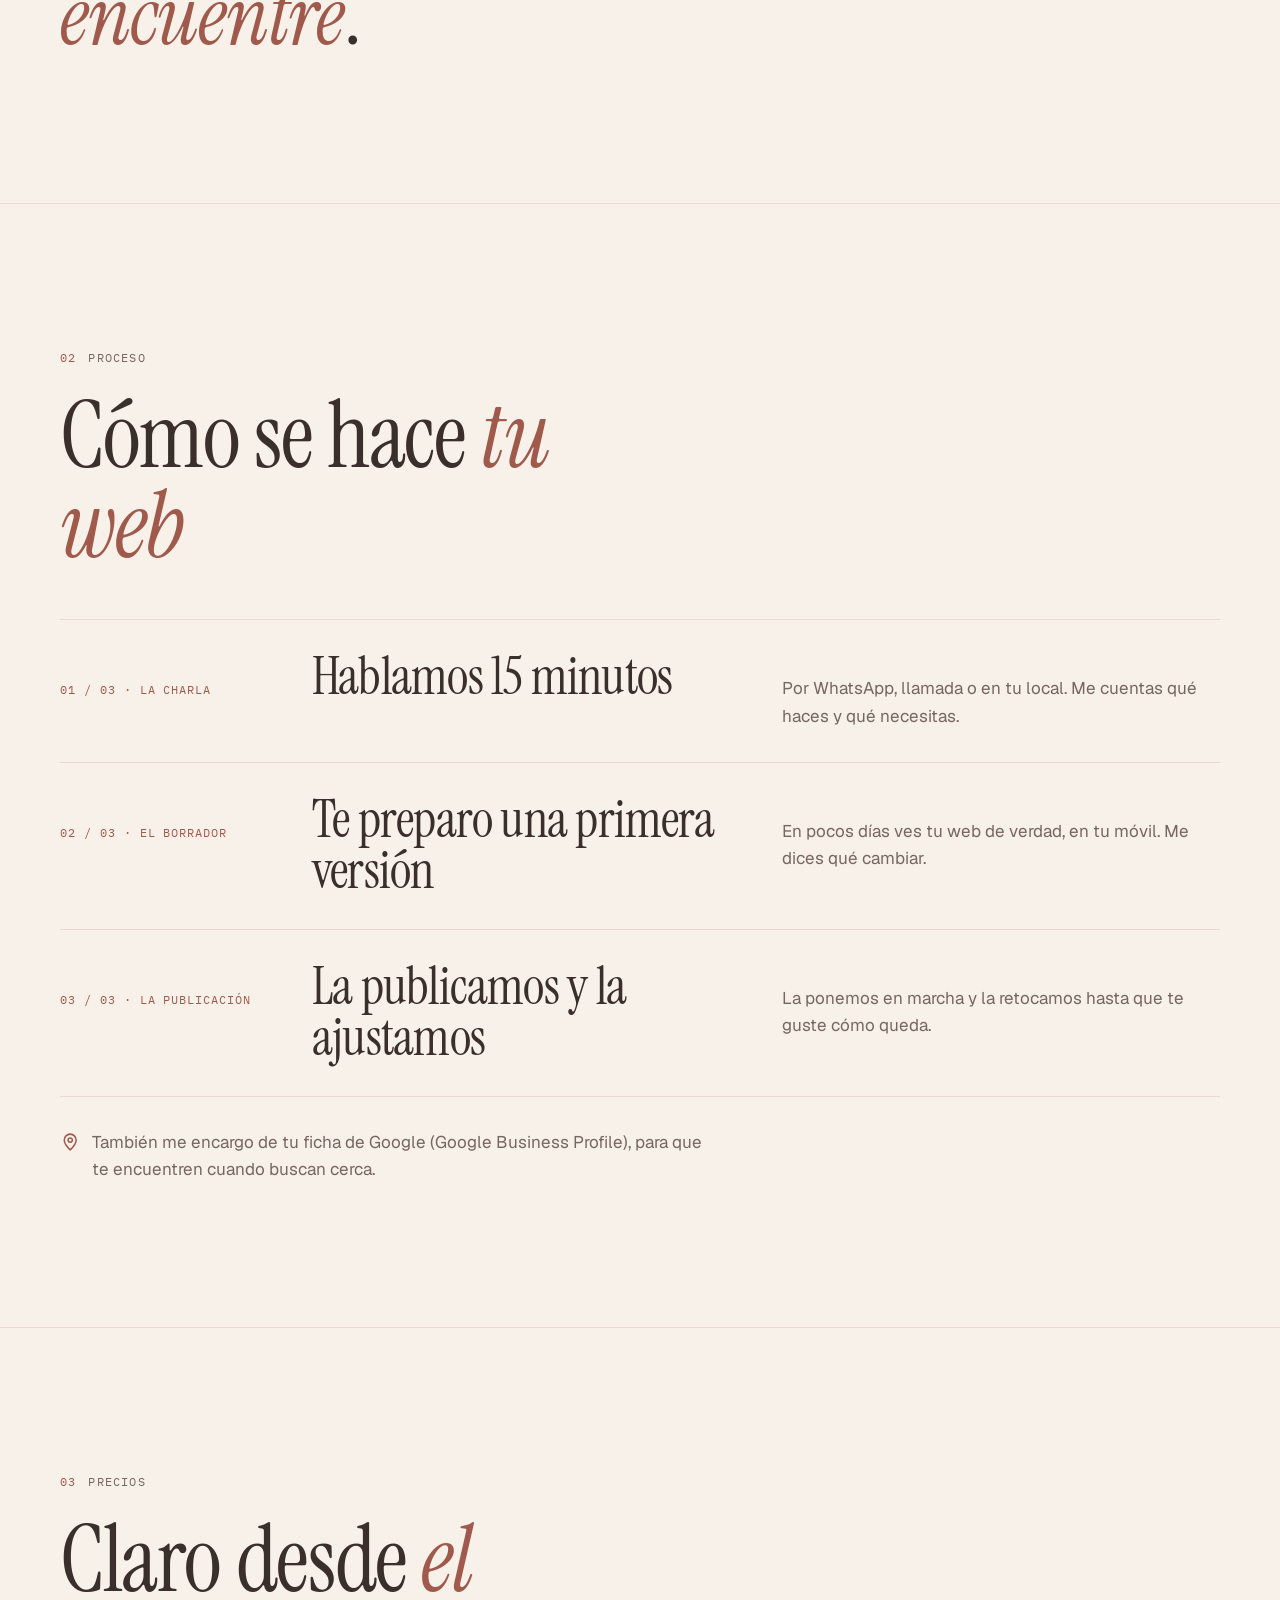
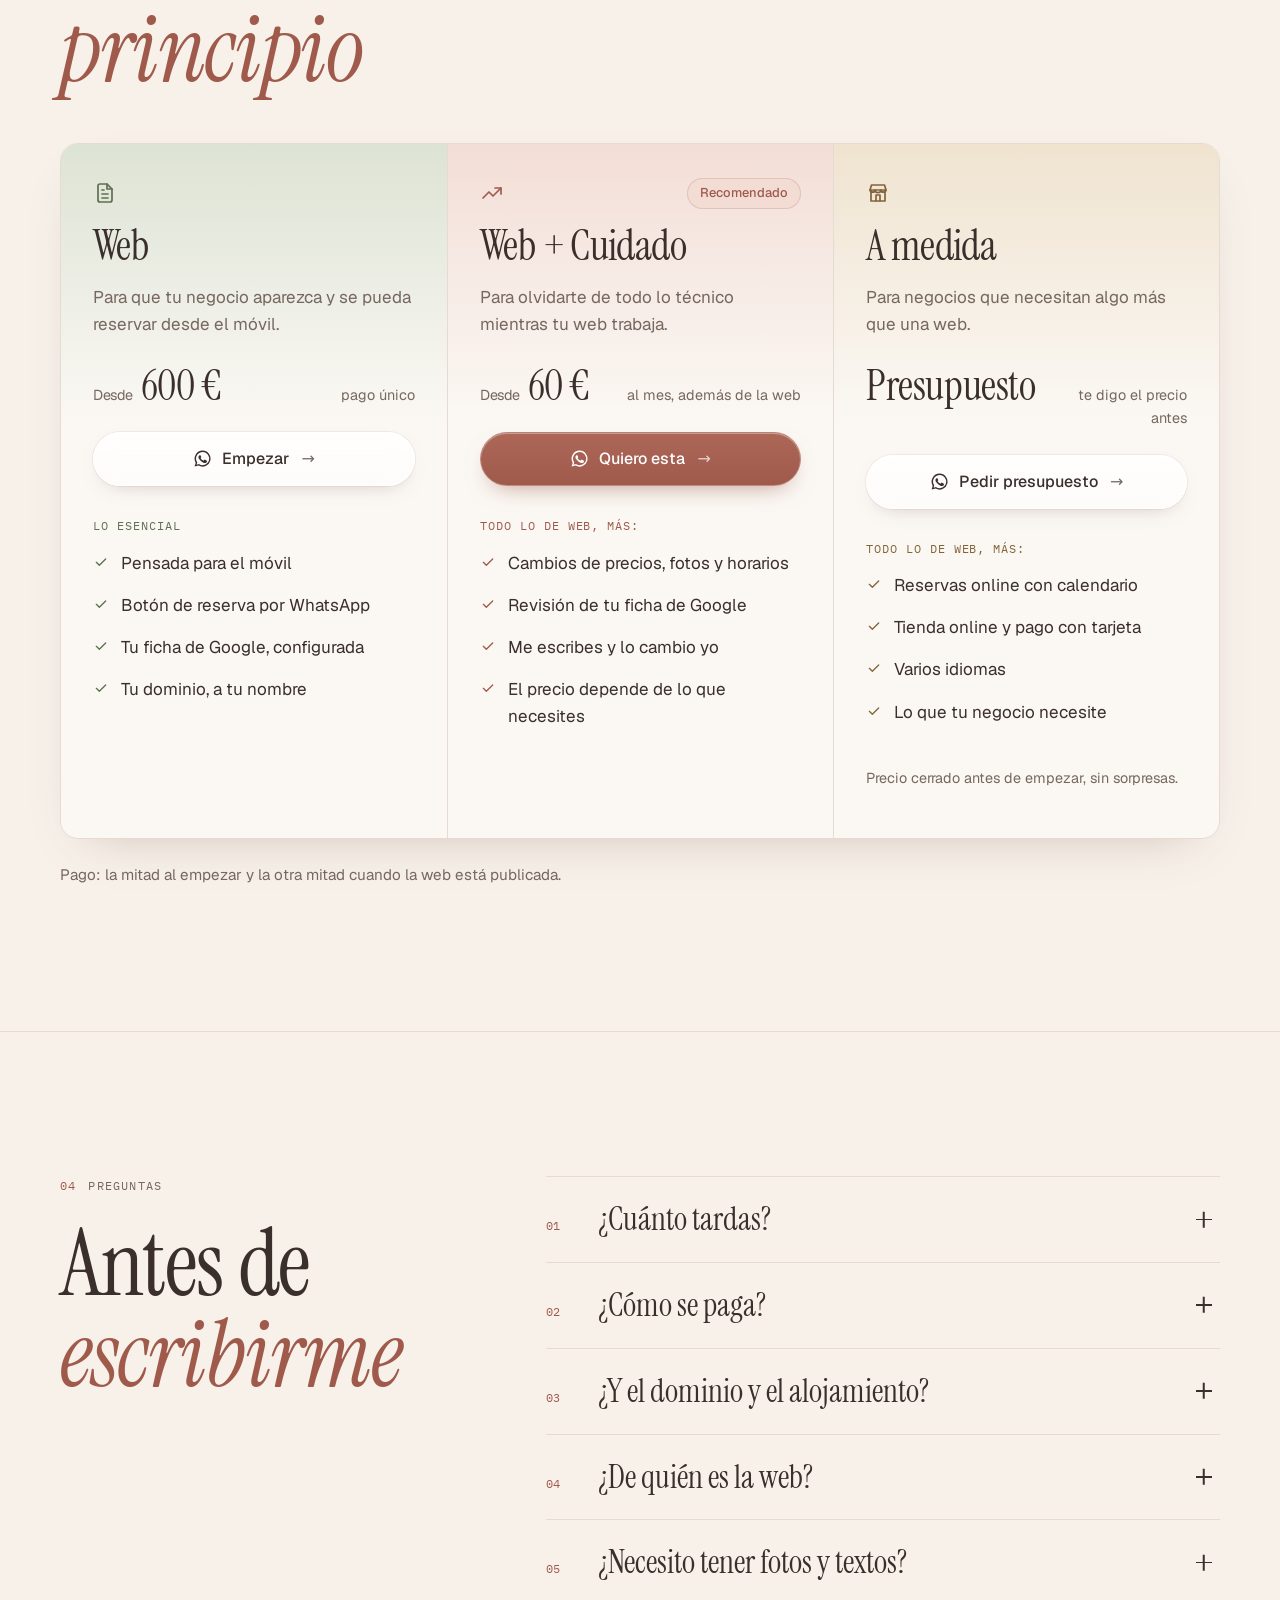
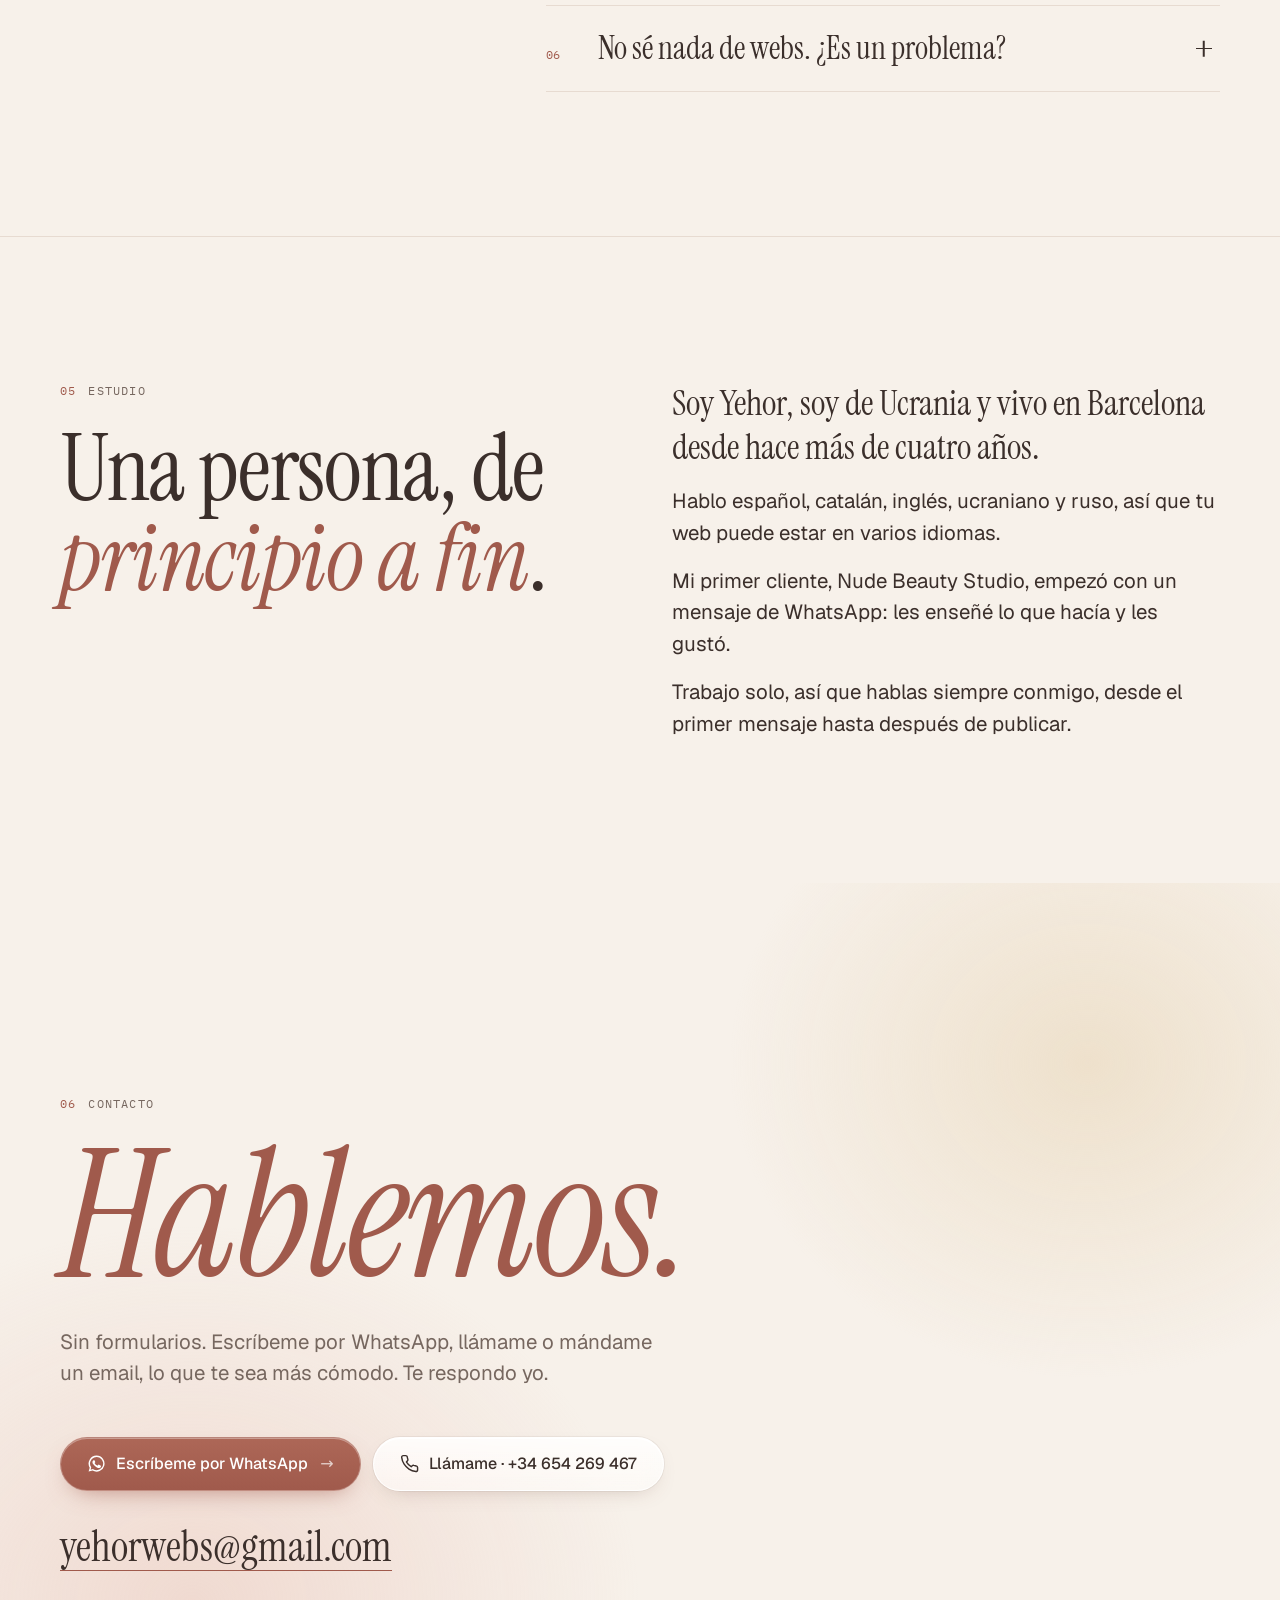
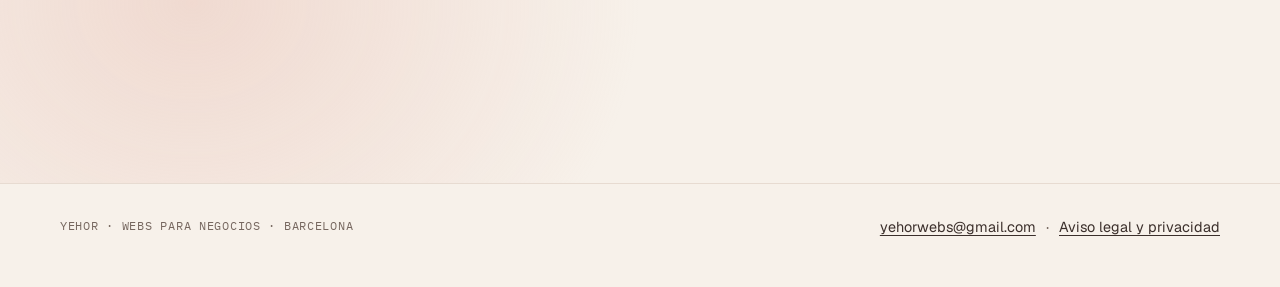
==== commit f9d86ad7: "Calmer, beauty-salon palette: cream, espresso and dusty rose; softer buttons, lines and text loop Co" ====
--- a/index.html
+++ b/index.html
@@ -1,12 +1,12 @@
 <!doctype html>
-<html lang="es" data-v="202611051759">
+<html lang="es" data-v="202611052130">
 <head>
   <meta charset="utf-8">
   <meta name="viewport" content="width=device-width, initial-scale=1">
   <title>Yehor · Webs para estudios de belleza y negocios en Barcelona</title>
   <meta name="description" content="Hago webs sencillas para estudios de belleza y pequeños negocios de Barcelona. Reservas por WhatsApp y ficha de Google incluidas. Desde 600 €.">
-  <meta name="color-scheme" content="dark">
-  <meta name="theme-color" content="#0b0b0d">
+  <meta name="color-scheme" content="light">
+  <meta name="theme-color" content="#f7f1ea">
   <link rel="canonical" href="https://yehor-webs.vercel.app/">
 
   <!-- Open Graph (vista previa en WhatsApp / Instagram) -->
@@ -29,7 +29,7 @@
 
   <link rel="preload" href="/fonts/instrument-serif-latin.woff2" as="font" type="font/woff2" crossorigin>
   <link rel="preload" href="/fonts/geist-latin.woff2" as="font" type="font/woff2" crossorigin>
-  <link rel="stylesheet" href="/css/styles.css?v=202611051759">
+  <link rel="stylesheet" href="/css/styles.css?v=202611052130">
 
   <script type="application/ld+json">
   {
@@ -140,8 +140,8 @@
     </symbol>
   </svg>
 
-  <script src="/js/content.js?v=202611051759"></script>
-  <script src="/js/main.js?v=202611051759"></script>
+  <script src="/js/content.js?v=202611052130"></script>
+  <script src="/js/main.js?v=202611052130"></script>
   <script defer src="/_vercel/insights/script.js"></script>
 </body>
 </html>
--- a/css/styles.css
+++ b/css/styles.css
@@ -11,31 +11,35 @@
 
 /* ── Tokens ─────────────────────────────────────────────────── */
 :root {
-  /* Paleta (de la referencia de precios): casi negro, gris frío y tres acentos por nivel */
-  --ink: #0b0b0d;
-  --ink-2: #121214;
-  --on-ink: #f4f4f5;
-  --on-ink-muted: #a1a1aa;
-  --on-ink-line: #26262b;
-  --clay-on-ink: #c3e15a;   /* acento principal: lima */
-
-  --paper: #0e0e10;
-  --paper-2: #141416;
-  --text: #f4f4f5;
-  --muted: #a1a1aa;
-  --line: #26262b;
-  --clay: #c3e15a;
-  --clay-text: #c3e15a;
-
-  --lime: #c3e15a;
-  --blue: #8ea2ff;
-  --violet: #c49be0;
-  --tint-blue: rgb(70 100 200 / .30);
-  --tint-lime: rgb(150 175 40 / .22);
-  --tint-violet: rgb(130 70 180 / .30);
-
-  --wa: #25d366;
-  --wa-hover: #25d366;
+  /* Paleta: crema, espresso y rosa empolvado (cálida, tranquila, de salón de belleza) */
+  --ink: #f7f1ea;          /* fondo general: crema */
+  --ink-2: #fbf8f4;
+  --on-ink: #3b2f2b;       /* texto: espresso */
+  --on-ink-muted: #76675f;
+  --on-ink-line: #e7dbd1;
+  --clay-on-ink: #a05a4c;  /* acento: rosa empolvado (AA sobre crema y blanco) */
+
+  --paper: #f7f1ea;
+  --paper-2: #fbf8f4;
+  --text: #3b2f2b;
+  --muted: #76675f;
+  --line: #e7dbd1;
+  --clay: #a05a4c;
+  --clay-text: #a05a4c;
+
+  --rose: #a05a4c;
+  --sage: #5d7052;
+  --sand: #84653a;
+  --blush: #f2dcd4;
+  --tint-rose: rgb(232 190 178 / .45);
+  --tint-sage: rgb(196 210 186 / .55);
+  --tint-sand: rgb(232 214 184 / .6);
+  /* nombres antiguos, por si algo los usa */
+  --lime: var(--rose); --blue: var(--sage); --violet: var(--sand);
+  --tint-blue: var(--tint-sage); --tint-lime: var(--tint-rose); --tint-violet: var(--tint-sand);
+
+  --wa: #a05a4c;
+  --wa-hover: #8f4f42;
 
   /* Tipografía */
   --serif: "Instrument Serif", "Times New Roman", serif;
@@ -58,7 +62,7 @@
   --max: 1240px;
   --radius: 14px;
   --header: 60px;
-  color-scheme: dark;
+  color-scheme: light;
 }
 
 /* ── Base ───────────────────────────────────────────────────── */
@@ -173,7 +177,7 @@
 .hero__photo img { border-radius: var(--radius); aspect-ratio: 4 / 5; object-fit: cover; width: 100%; max-width: 420px; }
 
 /* Prueba social junto al botón */
-.proof { display: flex; gap: var(--s4); align-items: center; margin-top: var(--s4); padding: var(--s3); max-width: 460px; border: 1px solid var(--on-ink-line); border-radius: var(--radius); text-decoration: none; color: var(--on-ink); background: rgb(255 255 255 / .02); transition: border-color .2s; }
+.proof { display: flex; gap: var(--s4); align-items: center; margin-top: var(--s4); padding: var(--s3); max-width: 460px; border: 1px solid var(--on-ink-line); border-radius: var(--radius); text-decoration: none; color: var(--on-ink); background: rgb(255 255 255 / .6); transition: border-color .2s; }
 .proof:hover { border-color: var(--on-ink-muted); }
 .proof__thumb { width: 52px; height: 72px; object-fit: cover; object-position: top; border-radius: 8px; flex: none; }
 .proof__body { display: grid; gap: 6px; }
@@ -205,7 +209,7 @@
 .case__shots { position: relative; padding-bottom: 14%; }
 .shot { border-radius: var(--radius); border: 1px solid var(--line); background: var(--paper-2); }
 .shot--desktop { width: 100%; }
-.shot--mobile { position: absolute; right: 5%; bottom: 0; width: 25%; border: 5px solid var(--paper-2); border-radius: 18px; box-shadow: 0 20px 40px rgb(13 12 11 / .2); }
+.shot--mobile { position: absolute; right: 5%; bottom: 0; width: 25%; border: 5px solid var(--paper-2); border-radius: 18px; box-shadow: 0 20px 40px rgb(110 70 55 / .2); }
 .case__body { display: flex; flex-direction: column; gap: var(--s6); }
 .ba { display: grid; border-top: 1px solid var(--line); }
 .ba > div { display: grid; grid-template-columns: 90px 1fr; gap: var(--s4); padding: var(--s5) 0; border-bottom: 1px solid var(--line); }
@@ -301,7 +305,7 @@
 
 /* Líneas de fondo (de components/ui/background-paths.tsx, en arcilla sobre tinta) */
 /* Líneas animadas detrás de toda la web */
-.bg-lines { position: fixed; inset: 0; z-index: -1; pointer-events: none; color: var(--lime); opacity: .22; }
+.bg-lines { position: fixed; inset: 0; z-index: -1; pointer-events: none; color: var(--rose); opacity: .1; }
 .bg-lines canvas { position: absolute; inset: 0; width: 100%; height: 100%; display: block; }
 
 /* Título que sube letra a letra */
@@ -349,41 +353,33 @@
    ════════════════════════════════════════════════════════════ */
 .btn, .pill, .menu-btn, .lang {
   position: relative; isolation: isolate; overflow: hidden;
-  color: var(--on-ink);
-  background: linear-gradient(180deg, rgb(255 255 255 / .14), rgb(255 255 255 / .04));
-  border: 1px solid rgb(255 255 255 / .18);
-  -webkit-backdrop-filter: blur(14px) saturate(170%); backdrop-filter: blur(14px) saturate(170%);
-  box-shadow: inset 0 1px 0 rgb(255 255 255 / .40), inset 0 -1px 1px rgb(255 255 255 / .06), inset 0 -12px 22px -12px rgb(255 255 255 / .14), 0 10px 28px -10px rgb(0 0 0 / .7);
-  transition: transform .25s cubic-bezier(.2, .8, .2, 1), box-shadow .25s, background-color .25s, border-color .25s;
-}
-.btn::before, .pill::before, .menu-btn::before {
-  content: ""; position: absolute; z-index: -1; left: 1px; right: 1px; top: 1px; height: 52%; border-radius: inherit;
-  background: linear-gradient(180deg, rgb(255 255 255 / .26), rgb(255 255 255 / 0)); pointer-events: none;
+  color: var(--text);
+  background: linear-gradient(180deg, rgb(255 255 255 / .85), rgb(255 255 255 / .55));
+  border: 1px solid rgb(255 255 255 / .9);
+  -webkit-backdrop-filter: blur(12px) saturate(140%); backdrop-filter: blur(12px) saturate(140%);
+  box-shadow: inset 0 1px 0 #fff, 0 0 0 1px rgb(59 47 43 / .06), 0 8px 22px -12px rgb(110 70 55 / .35);
+  transition: transform .25s cubic-bezier(.2, .8, .2, 1), box-shadow .25s, background-color .25s;
 }
 .btn::after, .pill::after, .menu-btn::after {
   content: ""; position: absolute; z-index: -1; inset: 0; border-radius: inherit; pointer-events: none; opacity: 0; transition: opacity .3s;
-  background: radial-gradient(120px circle at var(--mx, 50%) var(--my, 0%), rgb(255 255 255 / .28), transparent 60%);
-}
-.btn:hover, .pill:hover, .menu-btn:hover { transform: translateY(-1px); border-color: rgb(255 255 255 / .30); }
+  background: radial-gradient(120px circle at var(--mx, 50%) var(--my, 0%), rgb(255 255 255 / .45), transparent 60%);
+}
+.btn:hover, .pill:hover, .menu-btn:hover { transform: translateY(-1px); box-shadow: inset 0 1px 0 #fff, 0 0 0 1px rgb(59 47 43 / .08), 0 12px 26px -12px rgb(110 70 55 / .45); }
 .btn:hover::after, .pill:hover::after, .menu-btn:hover::after { opacity: 1; }
 .btn:active, .pill:active { transform: translateY(0) scale(.985); }
 
-/* Acción principal (WhatsApp): cristal teñido de lima */
+/* Acción principal (WhatsApp): rosa empolvado */
 .btn--wa, .pill {
-  background: linear-gradient(180deg, rgb(195 225 90 / .34), rgb(195 225 90 / .10));
-  border-color: rgb(215 240 130 / .45);
-  box-shadow: inset 0 1px 0 rgb(240 255 190 / .55), inset 0 -12px 22px -12px rgb(195 225 90 / .35), 0 0 0 1px rgb(0 0 0 / .2), 0 10px 32px -8px rgb(195 225 90 / .28);
-  color: #fbfff0;
-}
-.btn--wa:hover { background: linear-gradient(180deg, rgb(195 225 90 / .44), rgb(195 225 90 / .14)); }
-.btn--wa .icon, .pill svg { color: #fbfff0; }
-.btn--line { color: var(--on-ink); }
-.pill { color: #fbfff0; }
-.pill:hover { background: linear-gradient(180deg, rgb(195 225 90 / .44), rgb(195 225 90 / .14)); }
+  background: linear-gradient(180deg, #ad6757, var(--rose));
+  border-color: rgb(255 255 255 / .25);
+  box-shadow: inset 0 1px 0 rgb(255 255 255 / .35), 0 10px 24px -12px rgb(160 90 76 / .7);
+  color: #fff;
+}
+.btn--wa:hover, .pill:hover { background: linear-gradient(180deg, #a35f50, var(--wa-hover)); }
+.btn--wa .icon, .pill svg { color: #fff; }
 .lang { padding: 3px; }
-.lang button[aria-pressed="true"] { background: rgb(255 255 255 / .9); color: #0b0b0d; box-shadow: inset 0 1px 0 #fff; }
+.lang button[aria-pressed="true"] { background: var(--text); color: #fff; }
 .menu-btn { border-radius: 999px; }
-/* El aro de cristal del contacto ya no hace falta: el botón ya es de cristal */
 .glass { padding: 0; background: none; box-shadow: none; }
 .glass:hover { box-shadow: none; }
 
@@ -391,22 +387,20 @@
 .hero::before {
   content: ""; position: absolute; inset: -10% -10% auto -10%; height: 120%; z-index: 0; pointer-events: none;
   background:
-    radial-gradient(40% 45% at 12% 18%, var(--tint-blue), transparent 70%),
-    radial-gradient(35% 40% at 55% 75%, var(--tint-lime), transparent 70%),
-    radial-gradient(40% 45% at 92% 25%, var(--tint-violet), transparent 70%);
+    radial-gradient(45% 50% at 10% 15%, var(--tint-rose), transparent 70%),
+    radial-gradient(40% 45% at 92% 30%, var(--tint-sand), transparent 70%);
   filter: blur(10px);
 }
 .contact::before {
   content: ""; position: absolute; inset: 0; pointer-events: none;
-  background: radial-gradient(50% 60% at 15% 80%, var(--tint-violet), transparent 70%), radial-gradient(40% 50% at 85% 20%, var(--tint-blue), transparent 70%);
+  background: radial-gradient(50% 60% at 15% 80%, var(--tint-rose), transparent 70%), radial-gradient(40% 50% at 85% 20%, var(--tint-sand), transparent 70%);
 }
 
 /* ── Texto en bucle (inspirado en chamaac/text-loop) ─────────── */
 .loop { display: grid; justify-items: start; align-items: start; position: relative; font-size: min(1em, 12.8vw); white-space: nowrap; }
 .loop__item {
   grid-area: 1 / 1; font-style: italic; position: relative; padding-right: .12em;
-  background: linear-gradient(90deg, var(--blue), var(--violet) 55%, var(--lime));
-  -webkit-background-clip: text; background-clip: text; color: transparent;
+  color: var(--rose);
   opacity: 0; transform: translateY(.18em); filter: blur(6px);
   transition: opacity .55s ease, transform .55s cubic-bezier(.2, .8, .2, 1), filter .55s ease;
 }
@@ -414,28 +408,28 @@
 /* Selección que barre la palabra antes de cambiarla, y el cursor */
 .loop__item::before {
   content: ""; position: absolute; inset: .08em 0 .02em 0; z-index: -1; border-radius: 4px;
-  background: linear-gradient(90deg, rgb(142 162 255 / .05), rgb(196 155 224 / .28));
+  background: var(--blush);
   transform: scaleX(0); transform-origin: left; transition: transform .45s cubic-bezier(.6, 0, .2, 1);
 }
 .loop__item.is-selecting::before { transform: scaleX(1); }
 .loop__item.is-on::after {
-  content: ""; position: absolute; right: 0; top: .14em; bottom: .06em; width: 3px; border-radius: 2px;
-  background: var(--violet); animation: caret 1s steps(1) infinite;
+  content: ""; position: absolute; right: 0; top: .14em; bottom: .06em; width: 2px; border-radius: 2px;
+  background: var(--rose); animation: caret 1s steps(1) infinite;
 }
 @keyframes caret { 50% { opacity: 0; } }
 .loop__sizer { grid-area: 1 / 1; visibility: hidden; font-style: italic; }
 
 /* ── Precios: tres tarjetas (como la referencia) ─────────────── */
-.tiers { display: grid; gap: 0; border: 1px solid var(--line); border-radius: 18px; overflow: hidden; background: var(--paper-2); }
+.tiers { display: grid; gap: 0; border: 1px solid var(--line); border-radius: 18px; overflow: hidden; background: var(--paper-2); box-shadow: 0 20px 50px -30px rgb(110 70 55 / .35); }
 .tier { position: relative; display: flex; flex-direction: column; gap: var(--s4); padding: var(--s6) var(--s5) var(--s7); border-top: 1px solid var(--line); isolation: isolate; }
 .tier:first-child { border-top: 0; }
 .tier::before { content: ""; position: absolute; inset: 0 0 auto 0; height: 280px; z-index: -1; background: linear-gradient(180deg, var(--tint), transparent); }
-.tier--blue { --tint: var(--tint-blue); --acc: var(--blue); }
-.tier--lime { --tint: var(--tint-lime); --acc: var(--lime); }
-.tier--violet { --tint: var(--tint-violet); --acc: var(--violet); }
+.tier--blue { --tint: var(--tint-sage); --acc: var(--sage); }
+.tier--lime { --tint: var(--tint-rose); --acc: var(--rose); }
+.tier--violet { --tint: var(--tint-sand); --acc: var(--sand); }
 .tier__top { display: flex; justify-content: space-between; align-items: center; min-height: 34px; }
 .tier__icon { width: 24px; height: 24px; color: var(--acc); }
-.tier__badge { font: 500 .8rem/1 var(--sans); color: var(--lime); background: rgb(195 225 90 / .12); border: 1px solid rgb(195 225 90 / .25); padding: 8px 12px; border-radius: 999px; }
+.tier__badge { font: 500 .8rem/1 var(--sans); color: var(--rose); background: var(--blush); border: 1px solid rgb(160 90 76 / .2); padding: 8px 12px; border-radius: 999px; }
 .tier h3 { font-size: 2.6rem; line-height: 1; }
 .tier__desc { color: var(--muted); max-width: 32ch; }
 .tier__price { display: flex; align-items: baseline; justify-content: space-between; gap: var(--s4); margin-top: var(--s3); }
@@ -446,7 +440,7 @@
 .tier__label { font: 500 .75rem/1.3 var(--mono); letter-spacing: .08em; text-transform: uppercase; color: var(--acc); }
 .tier ul { list-style: none; display: grid; gap: 14px; }
 .tier li { display: flex; gap: 12px; align-items: flex-start; }
-.tier li svg { width: 16px; height: 16px; flex: none; margin-top: 4px; color: var(--on-ink); }
+.tier li svg { width: 16px; height: 16px; flex: none; margin-top: 4px; color: var(--acc); }
 .tier__note { margin-top: auto; padding-top: var(--s5); color: var(--muted); font-size: .9rem; }
 .tiers__foot { margin-top: var(--s5); color: var(--muted); font-size: .95rem; max-width: 70ch; }
 @media (min-width: 960px) {
